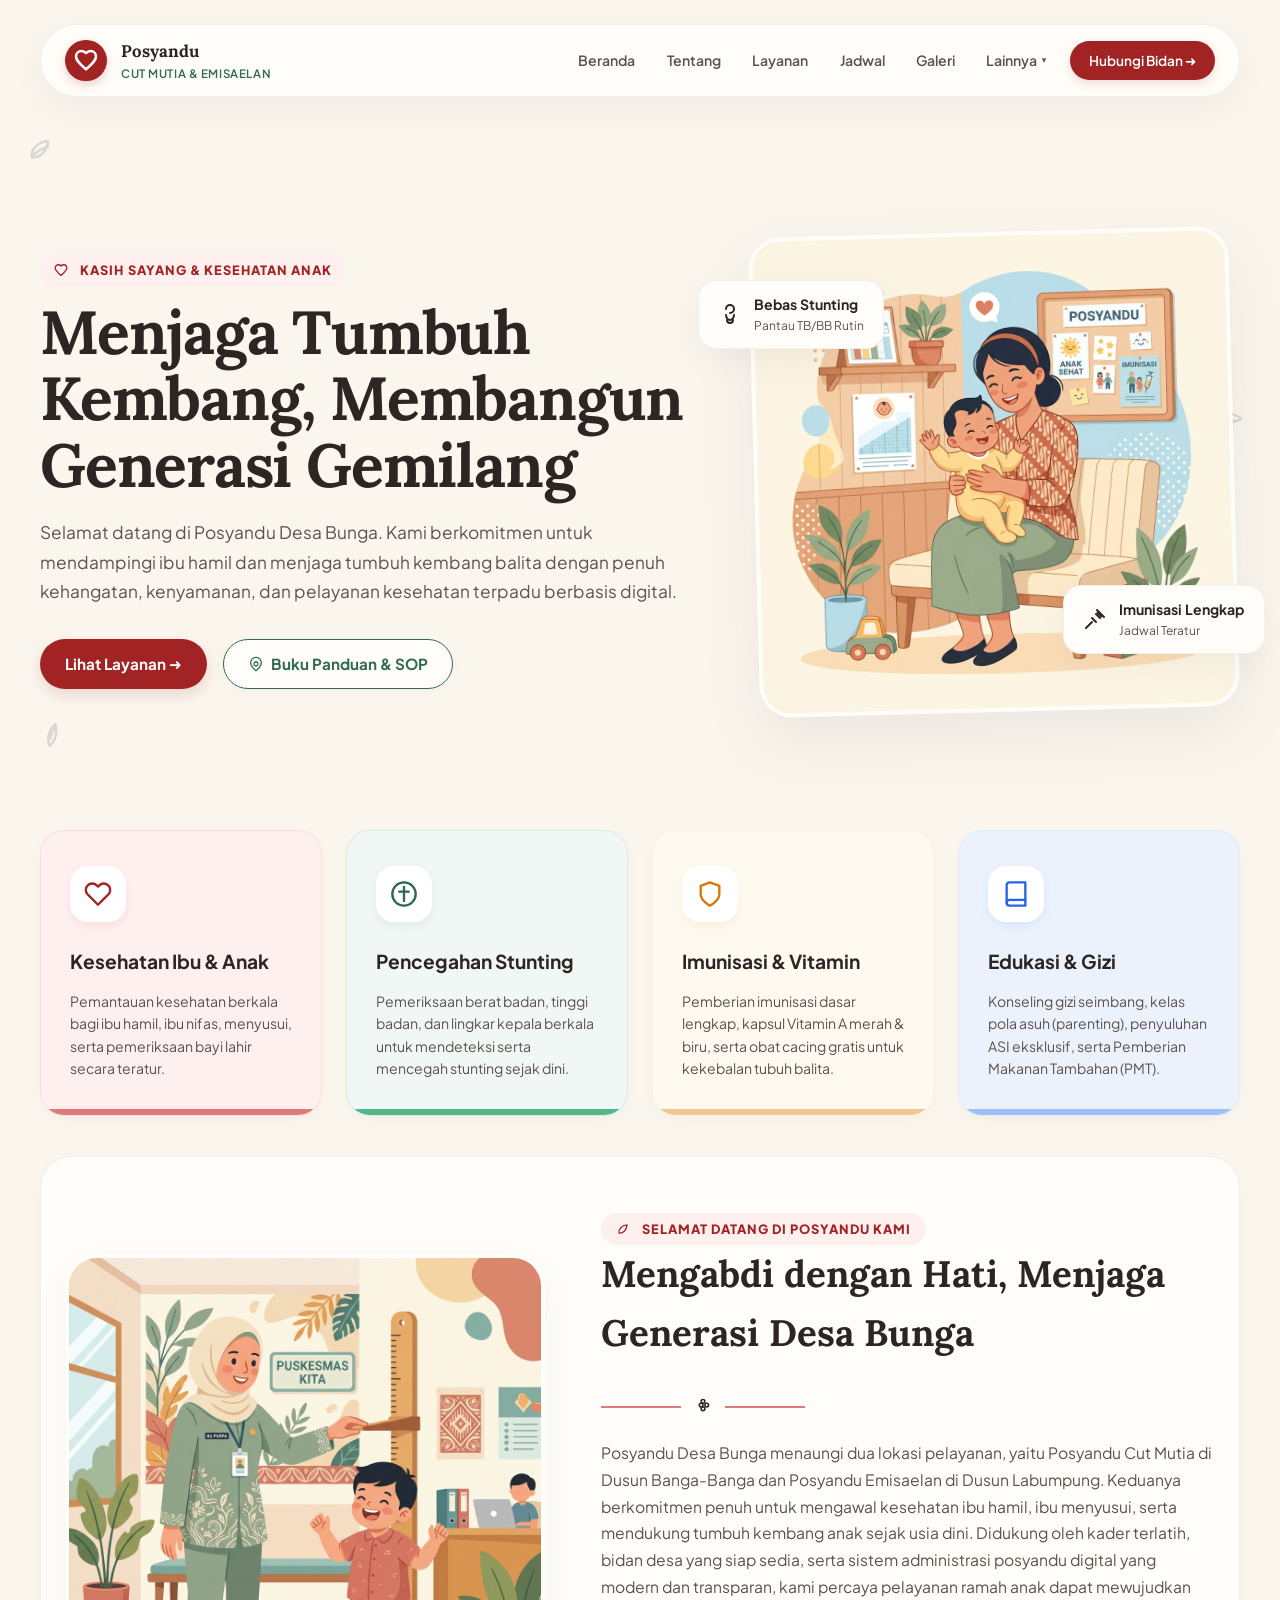
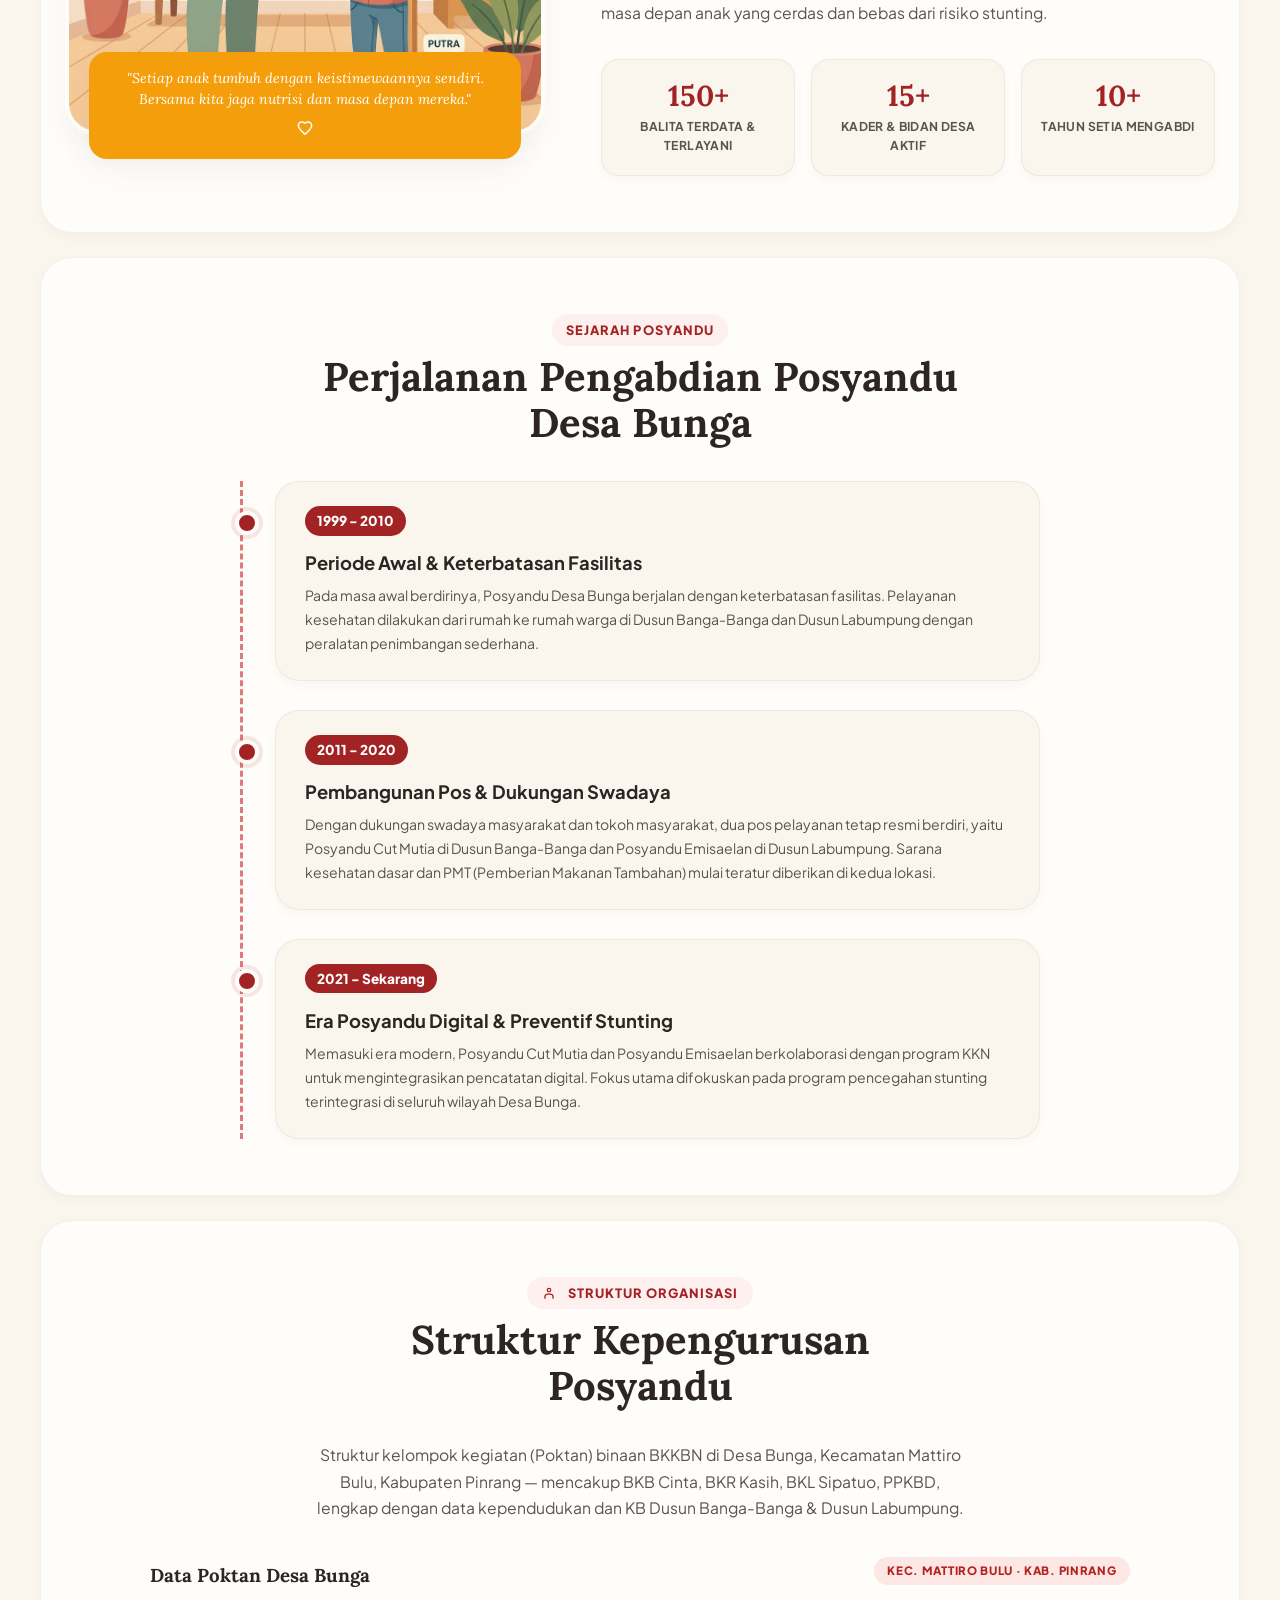
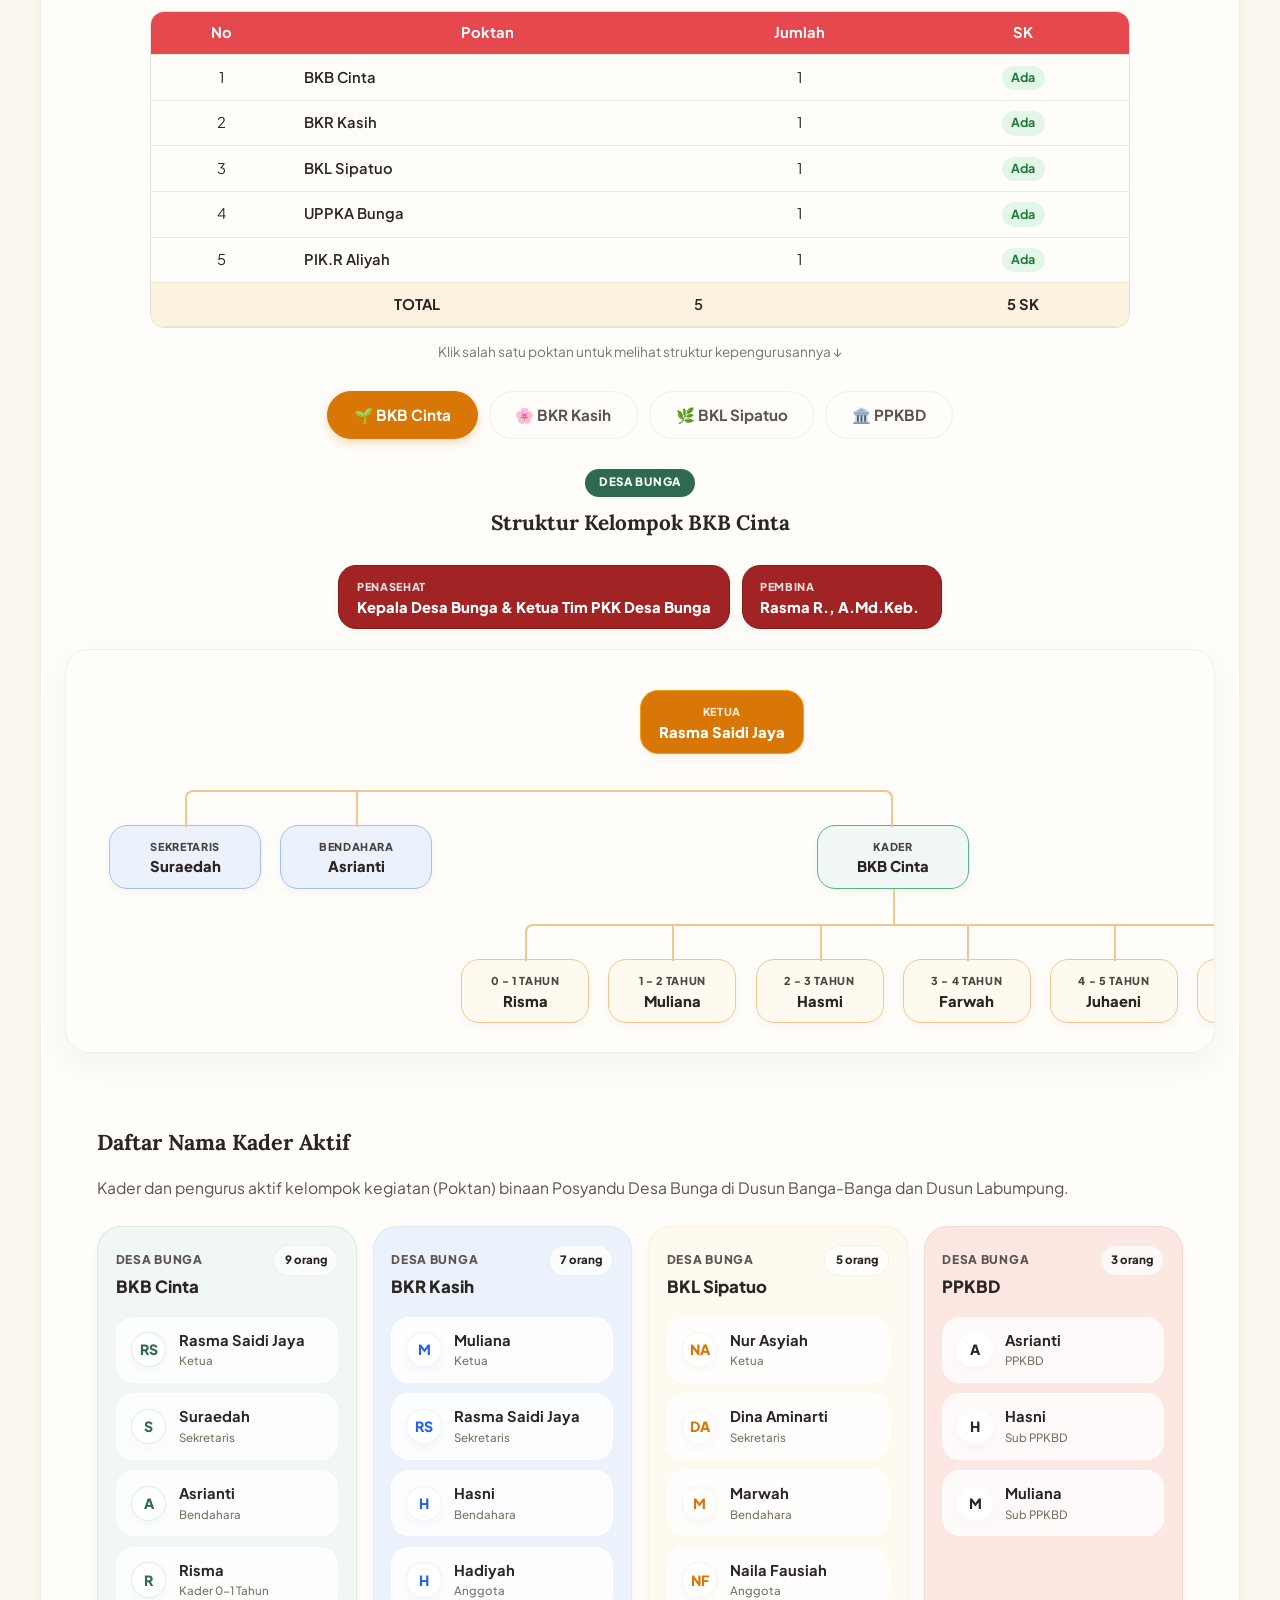
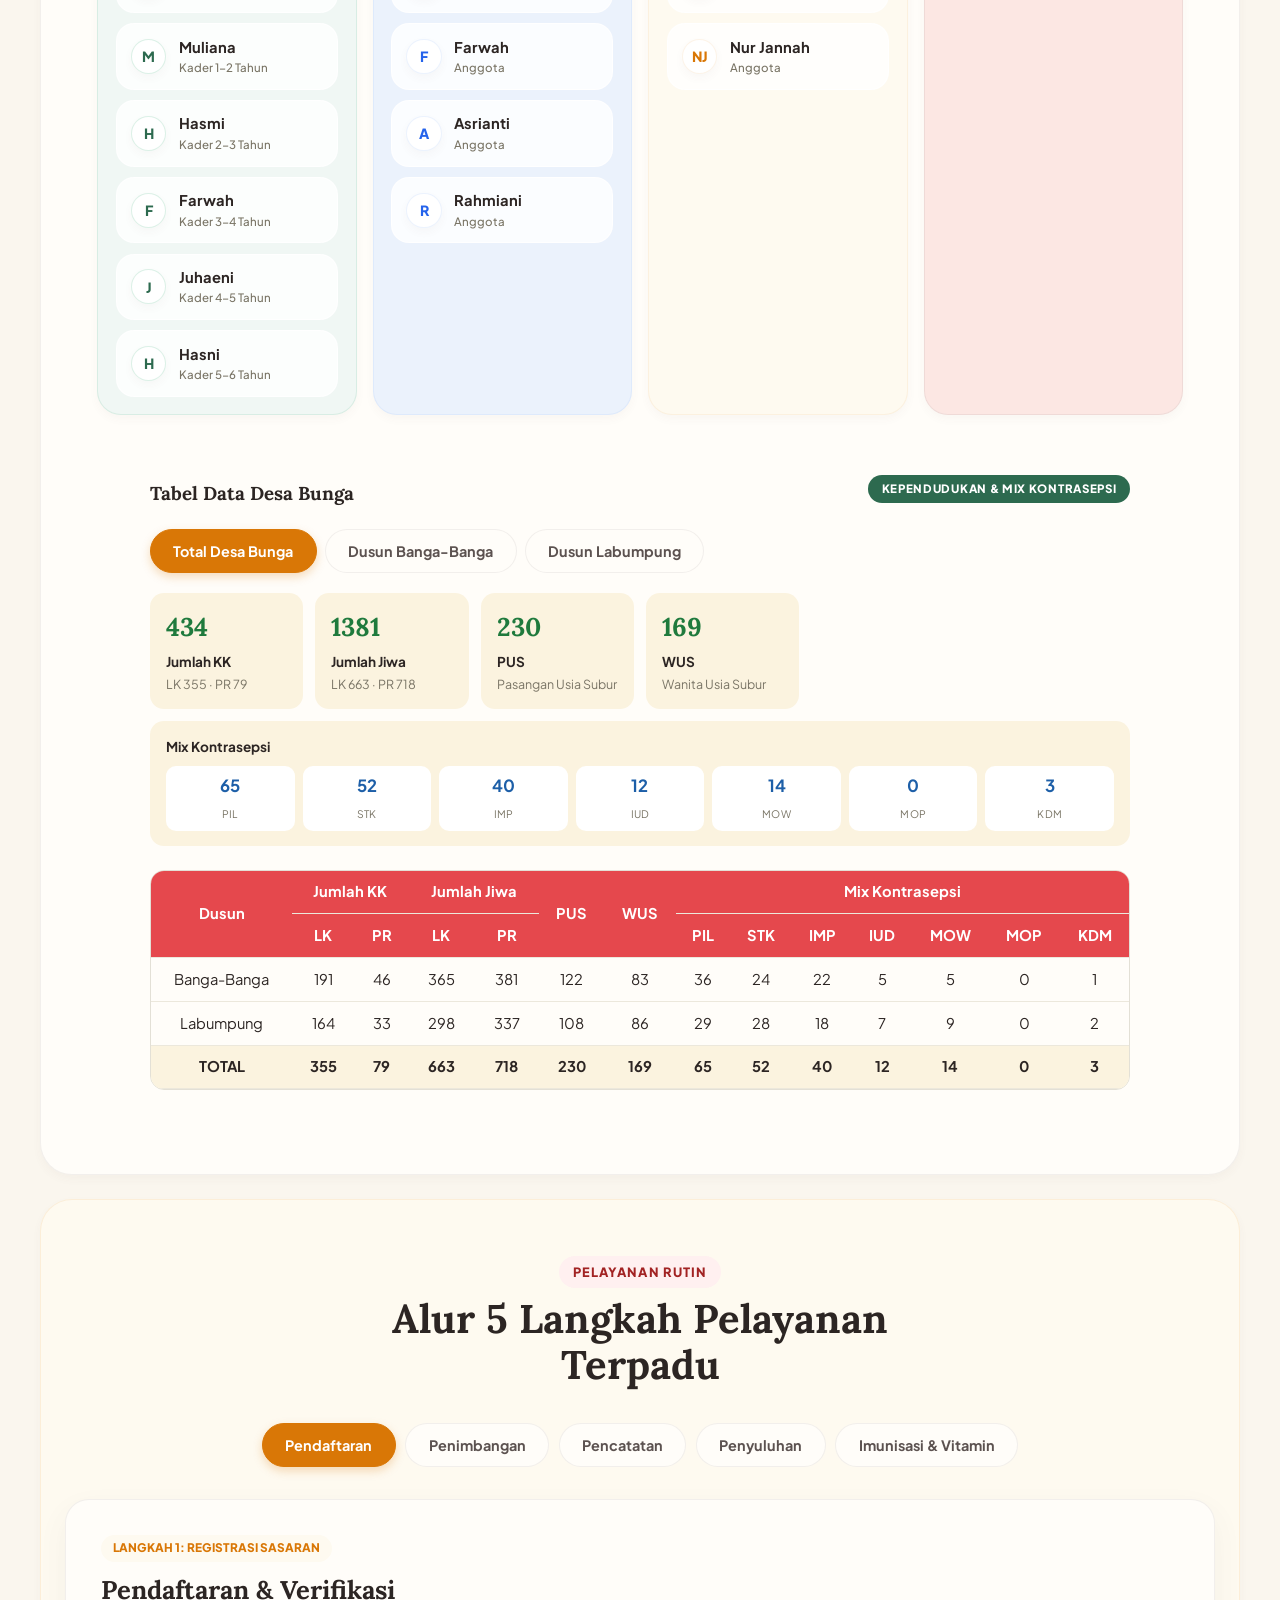
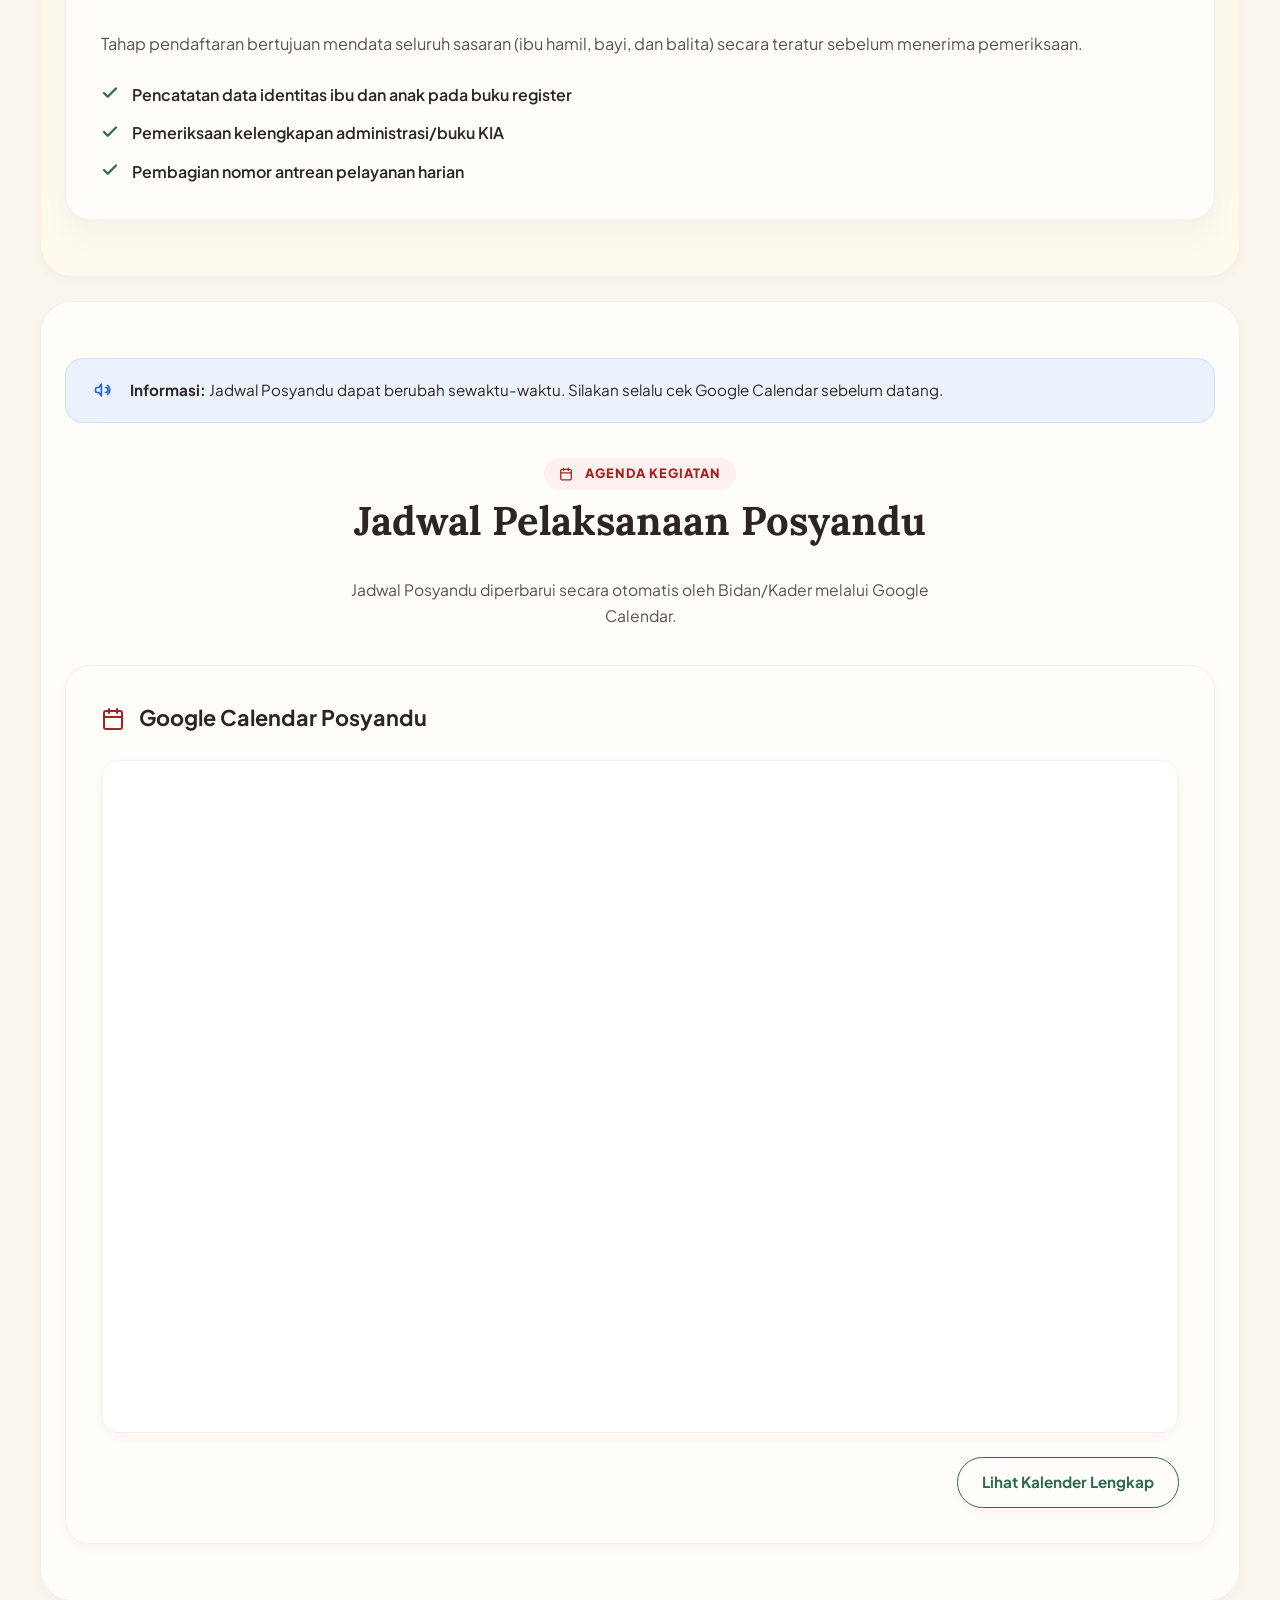
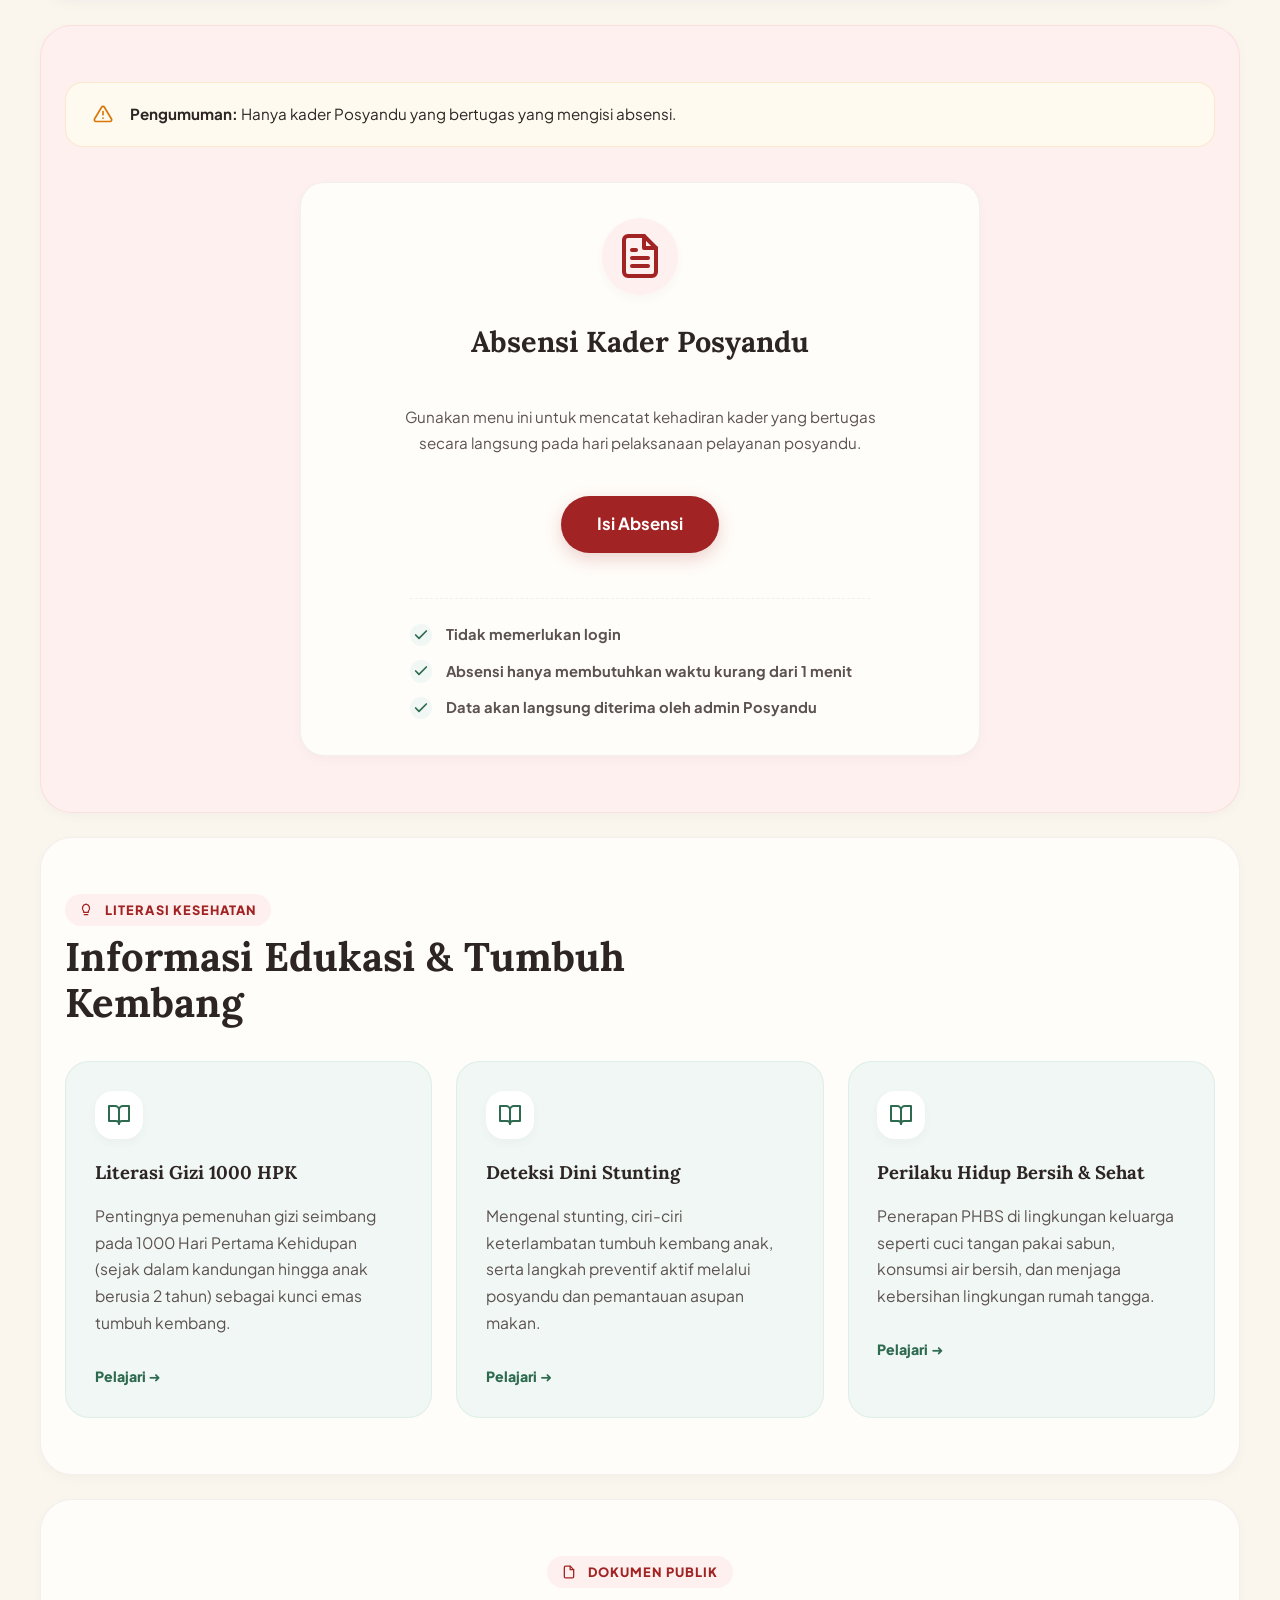
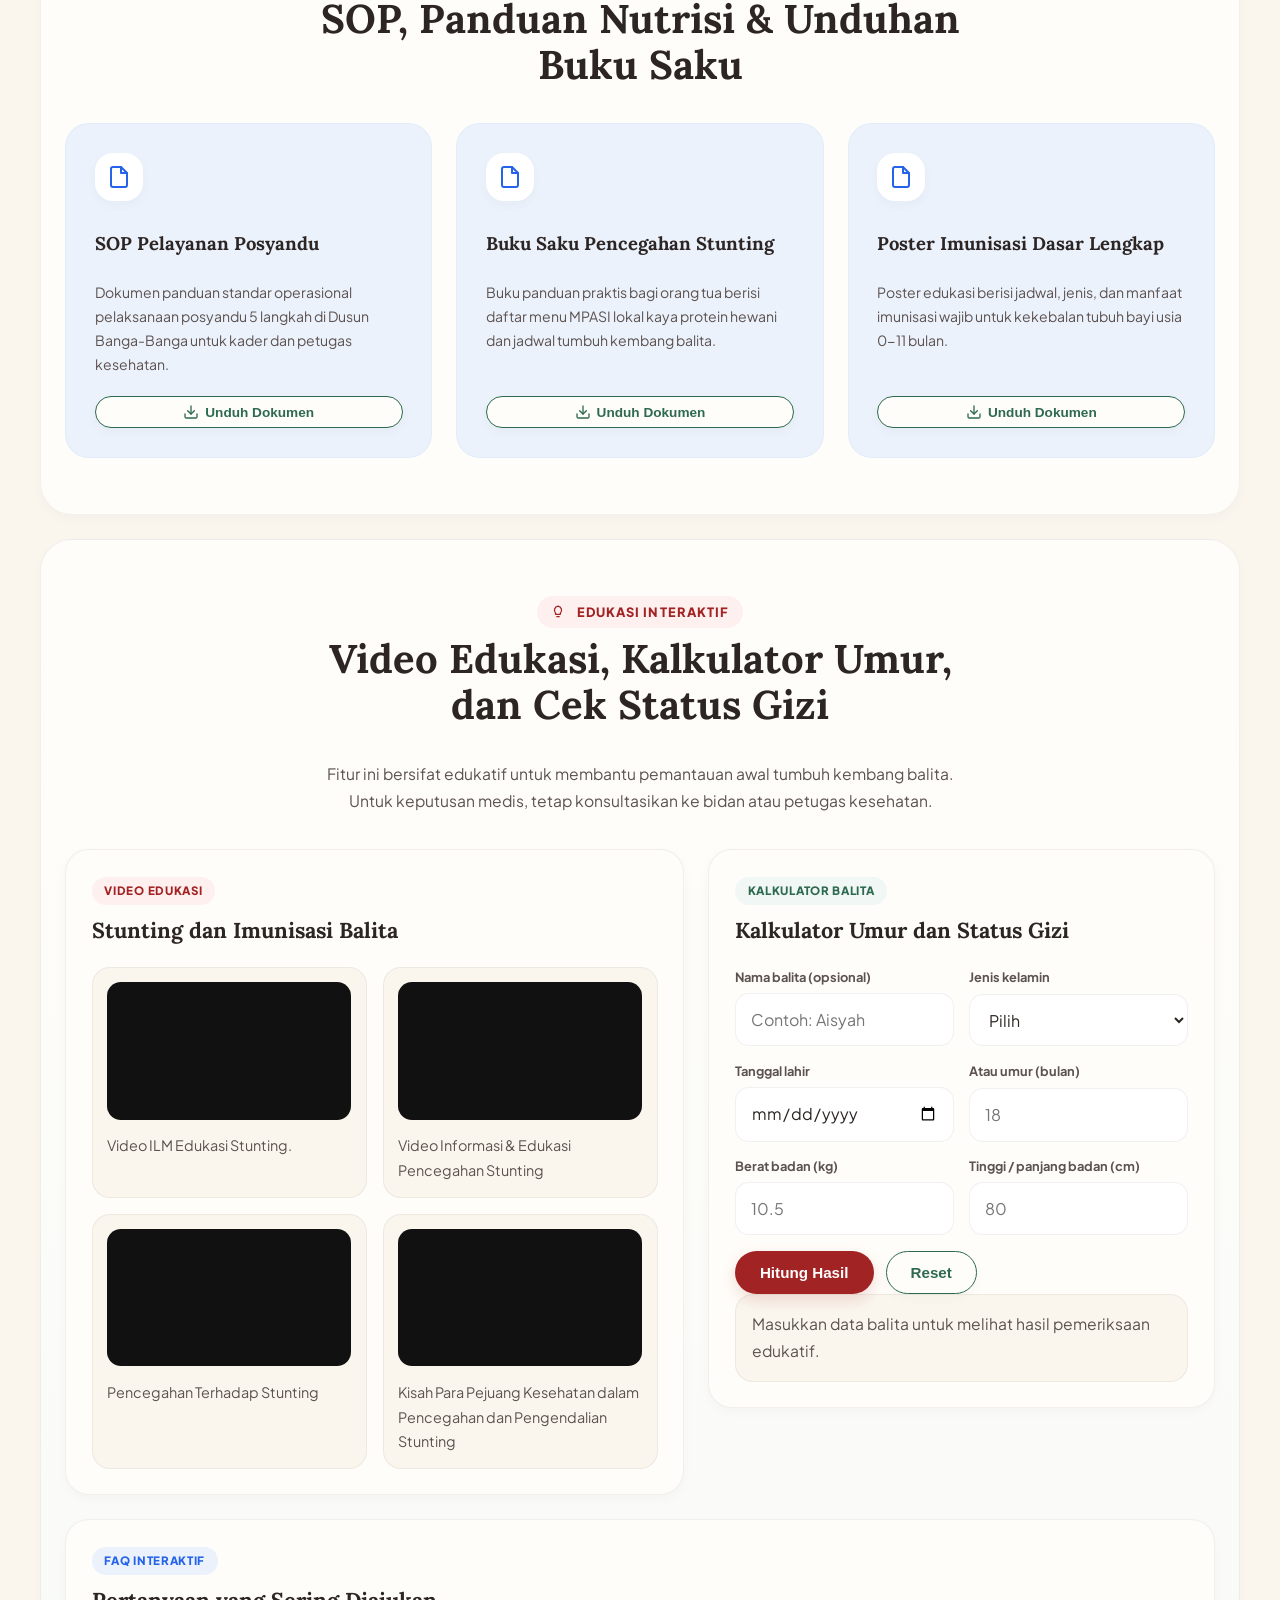
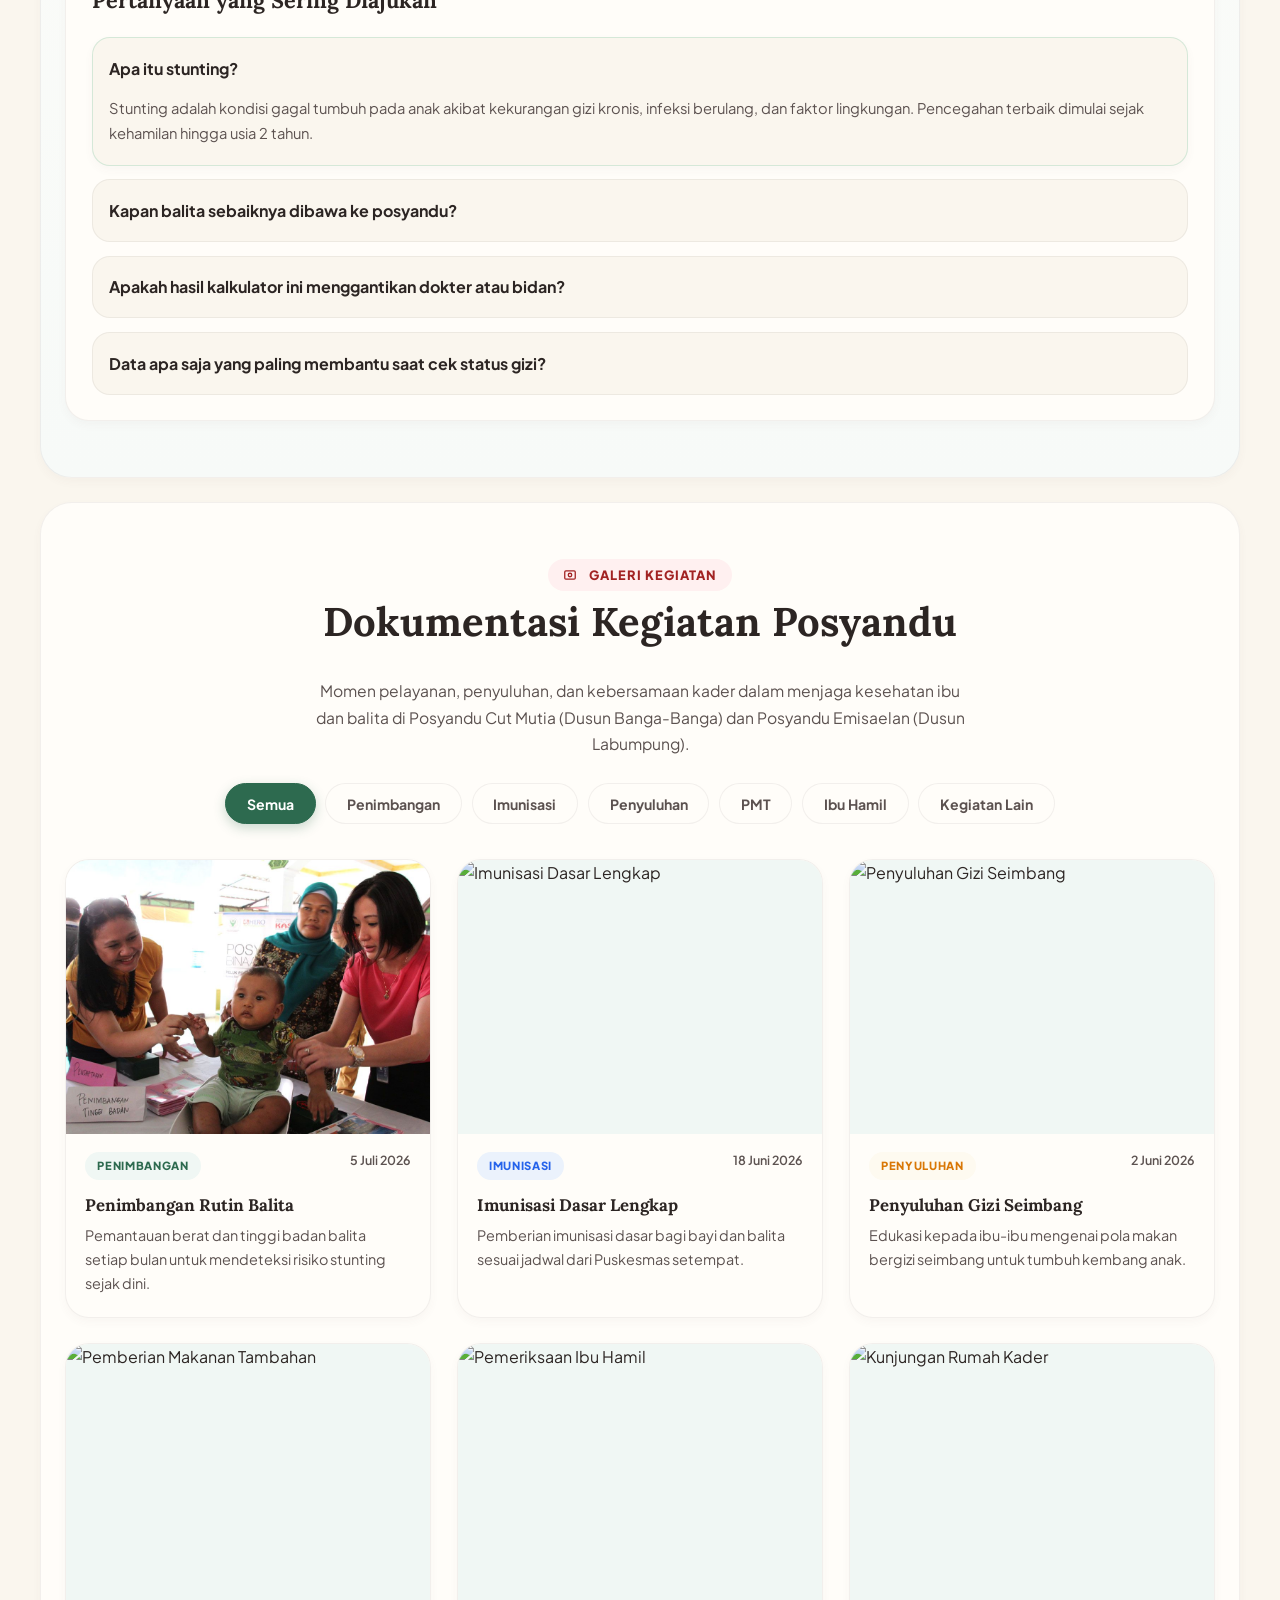
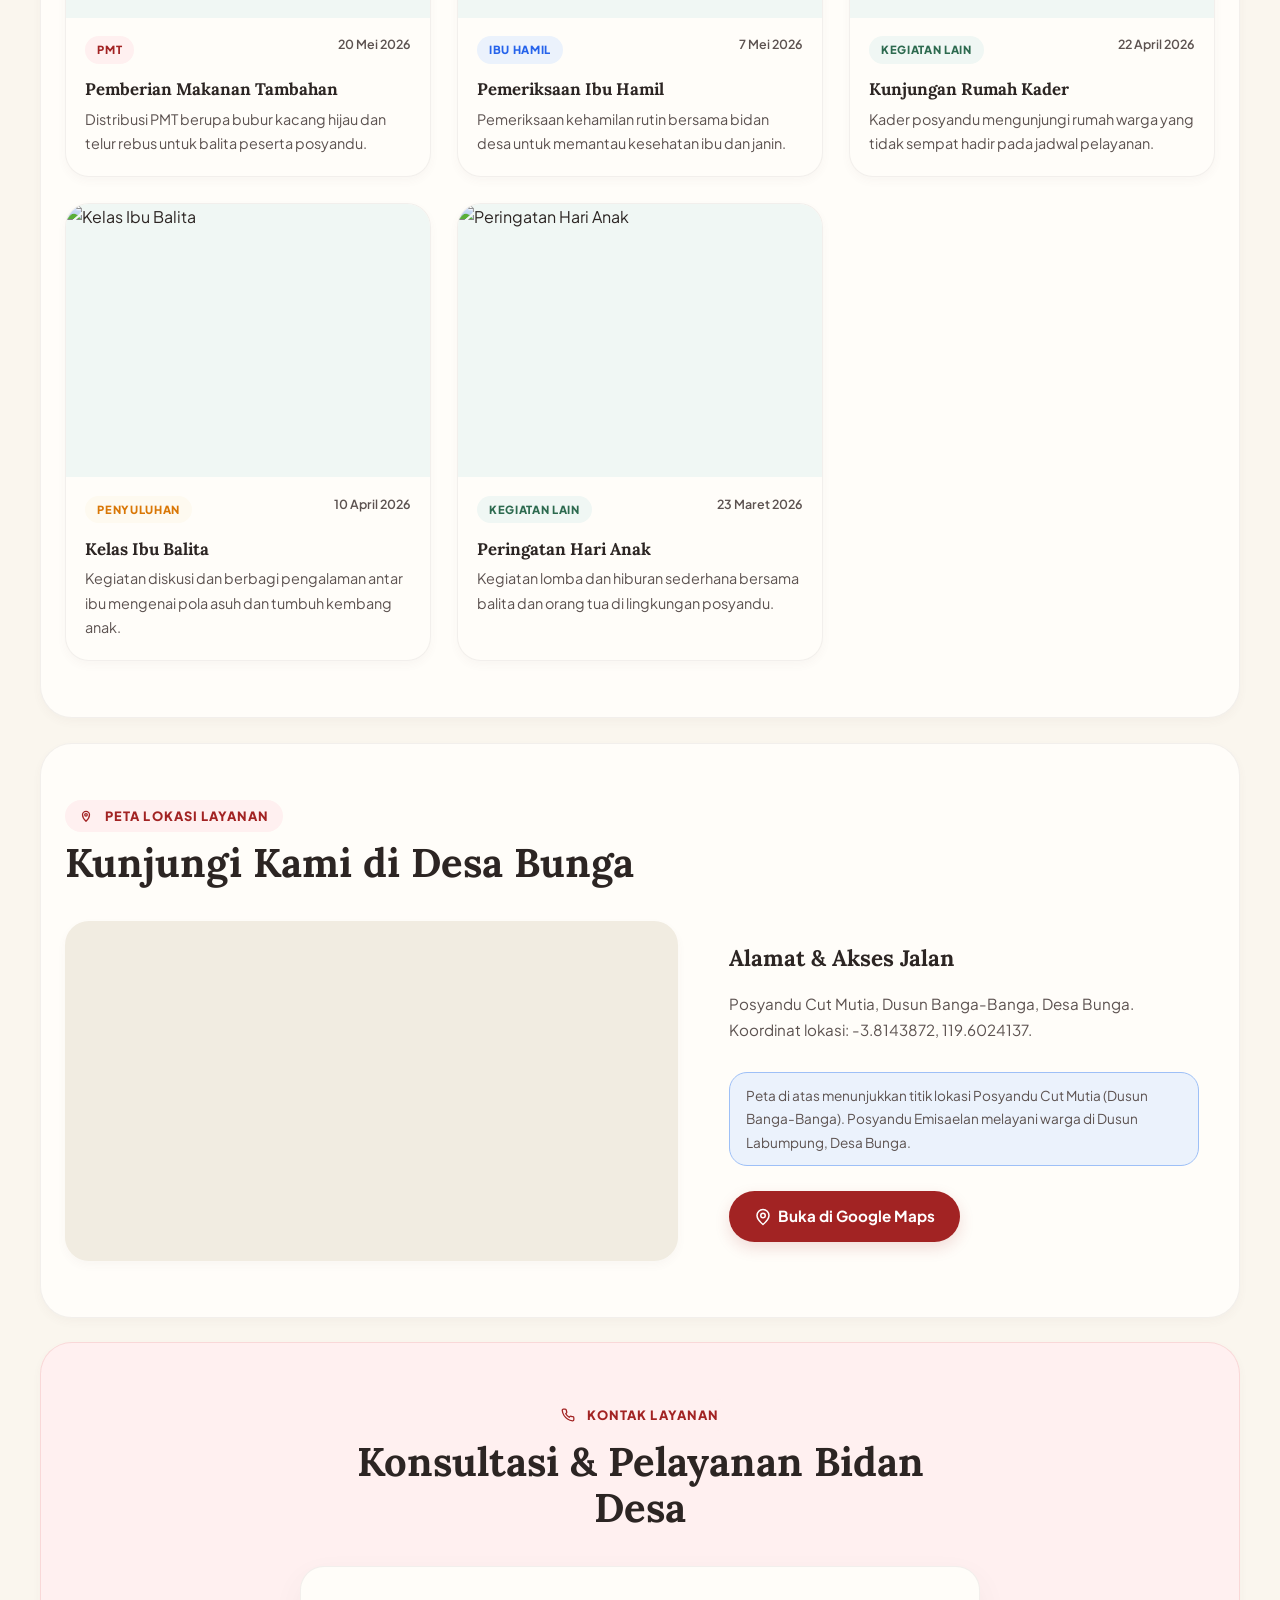
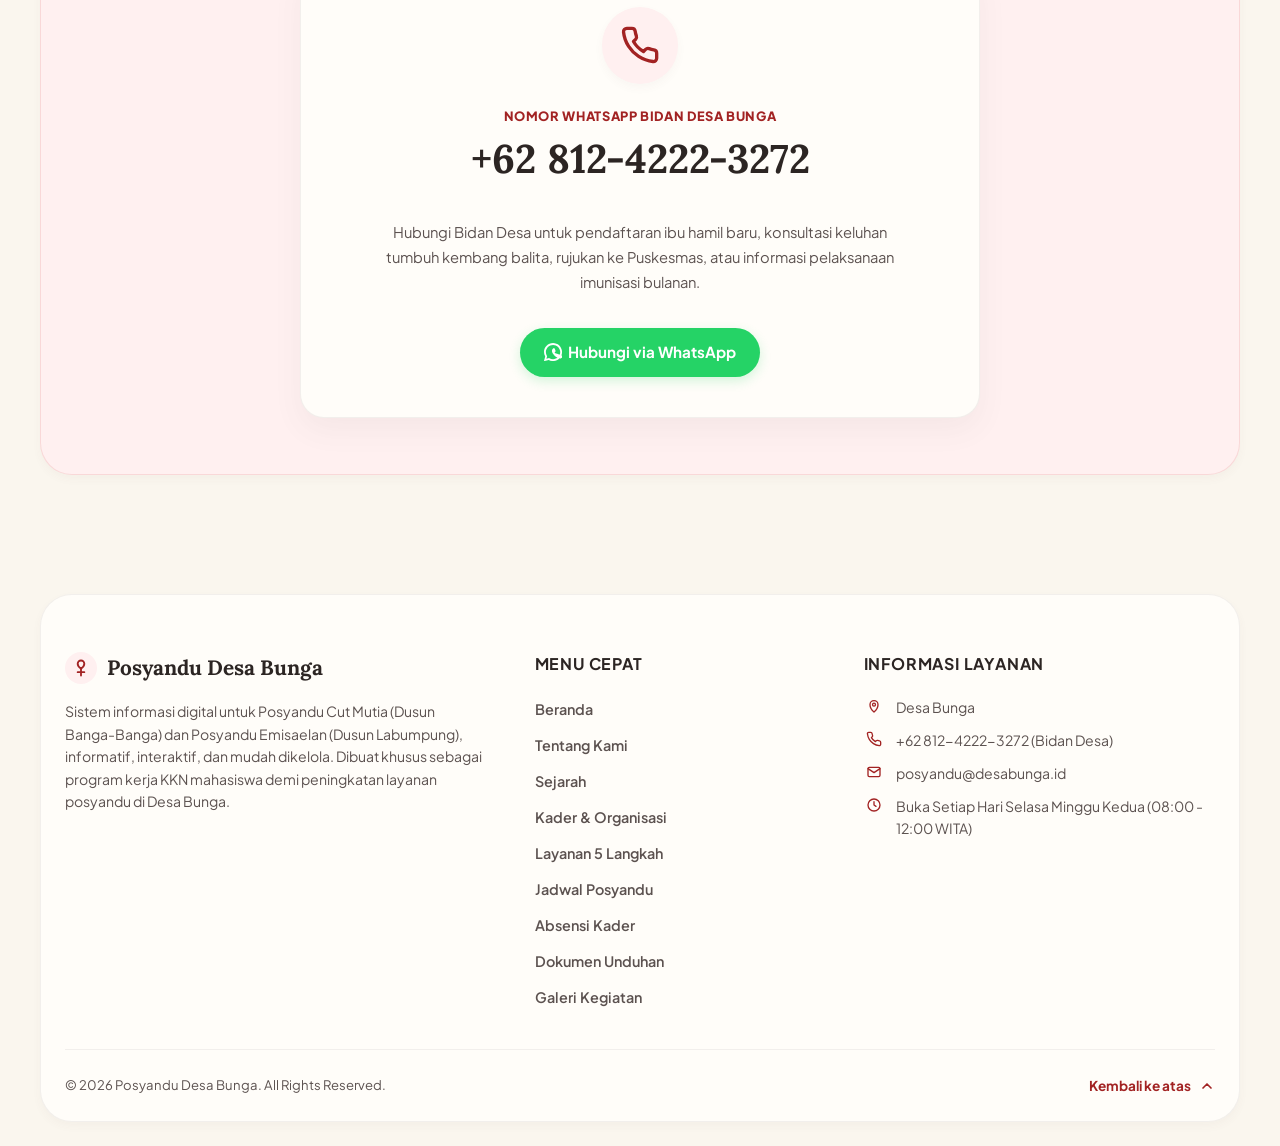
==== index.html @ 7f0d422b "Uploud website Posyandu Digital" ====
<!doctype html>
<html lang="id">

<head>
  <meta charset="utf-8" />
  <meta name="viewport" content="width=device-width, initial-scale=1" />
  <meta name="description"
    content="Website Resmi Posyandu Desa Bunga - menaungi dua lokasi pelayanan, Posyandu Cut Mutia (Dusun Banga-Banga) dan Posyandu Emisaelan (Dusun Labumpung). Informasi sejarah, struktur organisasi, pelayanan terpadu 5 langkah, kader aktif, dokumen publikasi, dan kontak bidan desa." />
  <title>Posyandu Desa Bunga</title>
  <link rel="preconnect" href="https://fonts.googleapis.com" />
  <link rel="preconnect" href="https://fonts.gstatic.com" crossorigin />
  <link
    href="https://fonts.googleapis.com/css2?family=Lora:ital,wght@0,400..700;1,400..700&family=Plus+Jakarta+Sans:wght@400;500;600;700;800&display=swap"
    rel="stylesheet" />
  <link rel="stylesheet" href="styles.css" />
  <style>
    /* ── Tambahan: Data Poktan, Struktur Kelompok, Tabel Data Desa Bunga ── */
    .poktan-summary-card,
    .village-data-card {
      margin: 1.75rem auto;
      max-width: 980px;
    }

    .poktan-summary-head {
      display: flex;
      flex-wrap: wrap;
      align-items: center;
      justify-content: space-between;
      gap: 0.6rem;
      margin-bottom: 1rem;
    }

    .poktan-summary-head h3 {
      margin: 0;
    }

    .poktan-table-wrap,
    .village-table-wrap {
      overflow-x: auto;
      border-radius: 14px;
      border: 1px solid var(--border, #e3e0d6);
    }

    .poktan-table,
    .village-table {
      width: 100%;
      border-collapse: collapse;
      font-size: 0.92rem;
      min-width: 420px;
    }

    .village-table {
      min-width: 780px;
    }

    .poktan-table thead tr,
    .village-table thead tr {
      background: var(--red, #e5484d);
      color: #fff;
    }

    .poktan-table th,
    .poktan-table td,
    .village-table th,
    .village-table td {
      padding: 0.6rem 0.75rem;
      text-align: center;
      border-bottom: 1px solid var(--border, #ece8dc);
    }

    .poktan-table td:nth-child(2) {
      text-align: left;
      font-weight: 600;
    }

    .poktan-row.is-clickable {
      cursor: pointer;
      transition: background 0.15s ease;
    }

    .poktan-row.is-clickable:hover,
    .poktan-row.is-clickable:focus-visible {
      background: var(--sand, #fbf3df);
      outline: none;
    }

    .poktan-total-row td,
    .village-total-row td {
      font-weight: 700;
      background: var(--sand, #fbf3df);
    }

    .sk-badge {
      display: inline-block;
      padding: 0.15rem 0.6rem;
      border-radius: 999px;
      background: var(--green-soft, #e3f6e8);
      color: var(--green-strong, #1f7a3d);
      font-size: 0.78rem;
      font-weight: 700;
    }

    .poktan-hint {
      margin: 0.75rem 0 0;
      font-size: 0.85rem;
      color: var(--muted, #7a7566);
      text-align: center;
    }

    .org-advisors-row {
      display: flex;
      flex-wrap: wrap;
      justify-content: center;
      gap: 0.75rem;
      margin-bottom: 1.25rem;
    }

    .org-advisors-row .org-node {
      min-width: 200px;
    }

    .village-tabs {
      display: flex;
      flex-wrap: wrap;
      gap: 0.5rem;
      margin-bottom: 1.25rem;
    }

    .village-stats {
      display: grid;
      grid-template-columns: repeat(auto-fit, minmax(130px, 1fr));
      gap: 0.75rem;
      margin-bottom: 1.5rem;
    }

    .village-stat-card {
      background: var(--sand, #fbf3df);
      border-radius: 14px;
      padding: 0.9rem 1rem;
      display: flex;
      flex-direction: column;
      gap: 0.15rem;
    }

    .village-stat-value {
      font-family: var(--font-serif, "Lora", serif);
      font-size: 1.6rem;
      font-weight: 700;
      color: var(--green-strong, #1f7a3d);
    }

    .village-stat-label {
      font-weight: 700;
      font-size: 0.85rem;
    }

    .village-stat-sub {
      font-size: 0.78rem;
      color: var(--muted, #7a7566);
    }

    .village-stat-card--mix {
      grid-column: 1 / -1;
    }

    .village-mix-grid {
      display: grid;
      grid-template-columns: repeat(auto-fit, minmax(60px, 1fr));
      gap: 0.5rem;
      margin-top: 0.4rem;
    }

    .village-mix-item {
      background: #fff;
      border-radius: 10px;
      padding: 0.4rem 0.2rem;
      text-align: center;
    }

    .village-mix-item strong {
      display: block;
      font-size: 1.05rem;
      color: var(--blue-strong, #1d5fa8);
    }

    .village-mix-item small {
      font-size: 0.65rem;
      color: var(--muted, #7a7566);
      letter-spacing: 0.02em;
    }

    .cadre-role-tag {
      display: block;
      font-size: 0.72rem;
      font-weight: 500;
      color: var(--muted, #7a7566);
    }

    .tone-red {
      background: rgba(229, 72, 77, 0.12);
      color: #b3231f;
    }
  </style>
</head>

<body>
  <!-- Playful Background Leaf/Heart Accents -->
  <div class="leaf-decor leaf-decor-1" aria-hidden="true">
    <svg viewBox="0 0 24 24" width="28" height="28" fill="none" stroke="currentColor" stroke-width="2"
      stroke-linecap="round" stroke-linejoin="round">
      <path d="M5 19c7 1 13-5 14-14-9 1-15 7-14 14z" />
      <path d="M5 19c3-4 7-7 14-9" />
    </svg>
  </div>
  <div class="leaf-decor leaf-decor-2" aria-hidden="true">
    <svg viewBox="0 0 24 24" width="28" height="28" fill="none" stroke="currentColor" stroke-width="2"
      stroke-linecap="round" stroke-linejoin="round">
      <path d="M4 20c8 0 12-5 16-16-10 1-16 7-16 16z" />
      <path d="M7 17c2-3 5-5 10-8" />
    </svg>
  </div>
  <div class="leaf-decor leaf-decor-3" aria-hidden="true">
    <svg viewBox="0 0 24 24" width="28" height="28" fill="none" stroke="currentColor" stroke-width="2"
      stroke-linecap="round" stroke-linejoin="round">
      <path d="M5 20c6-1 11-6 14-14-8 2-13 7-14 14z" />
      <path d="M8 15c2-2 4-4 8-6" />
    </svg>
  </div>

  <header class="site-header">
    <a class="brand" href="#beranda" aria-label="Beranda Posyandu Desa Bunga">
      <span class="brand-mark">
        <svg viewBox="0 0 24 24" width="24" height="24" fill="none" stroke="currentColor" stroke-width="2.5"
          stroke-linecap="round" stroke-linejoin="round">
          <path
            d="M12 21.35l-1.45-1.32C5.4 15.36 2 12.28 2 8.5 2 5.42 4.42 3 7.5 3c1.74 0 3.41.81 4.5 2.09C13.09 3.81 14.76 3 16.5 3 19.58 3 22 5.42 22 8.5c0 3.78-3.4 6.86-8.55 11.54L12 21.35z" />
        </svg>
      </span>
      <span>
        <strong>Posyandu</strong>
        <small>Cut Mutia &amp; Emisaelan</small>
      </span>
    </a>

    <button class="nav-toggle" type="button" aria-expanded="false" aria-controls="site-nav">
      Menu
    </button>

    <nav id="site-nav" class="site-nav" aria-label="Navigasi utama">
      <a href="#beranda">Beranda</a>
      <a href="#tentang">Tentang</a>
      <a href="#layanan">Layanan</a>
      <a href="#jadwal">Jadwal</a>
      <a href="#galeri">Galeri</a>
      <details class="nav-dropdown">
        <summary>Lainnya</summary>
        <div class="nav-dropdown-menu">
          <a href="#sejarah">Sejarah</a>
          <a href="#organisasi">Organisasi</a>
          <a href="#edukasi">Edukasi &amp; Kalkulator</a>
          <a href="#absensi">Absensi Kader</a>
          <a href="#dokumen">Dokumen</a>
        </div>
      </details>
      <a href="#kontak" class="btn btn-cta">Hubungi Bidan ➜</a>
    </nav>
  </header>

  <main>
    <!-- Hero Section -->
    <section id="beranda" class="hero section reveal">
      <div class="hero-copy">
        <span class="eyebrow">
          <span class="eyebrow-icon" aria-hidden="true">
            <svg viewBox="0 0 24 24" width="14" height="14" fill="none" stroke="currentColor" stroke-width="2.2"
              stroke-linecap="round" stroke-linejoin="round">
              <path
                d="M12 21.35l-1.45-1.32C5.4 15.36 2 12.28 2 8.5 2 5.42 4.42 3 7.5 3c1.74 0 3.41.81 4.5 2.09C13.09 3.81 14.76 3 16.5 3 19.58 3 22 5.42 22 8.5c0 3.78-3.4 6.86-8.55 11.54L12 21.35z" />
            </svg>
          </span>
          Kasih Sayang &amp; Kesehatan Anak
        </span>
        <h1>Menjaga Tumbuh Kembang, Membangun Generasi Gemilang</h1>
        <p>
          Selamat datang di Posyandu Desa Bunga. Kami berkomitmen untuk mendampingi ibu
          hamil dan menjaga tumbuh kembang balita dengan penuh kehangatan, kenyamanan, dan pelayanan kesehatan terpadu
          berbasis digital.
        </p>
        <div class="hero-actions">
          <a class="btn btn-primary" href="#layanan">Lihat Layanan ➜</a>
          <a class="btn btn-secondary" href="#dokumen">
            <span class="btn-icon" aria-hidden="true">
              <svg viewBox="0 0 24 24" width="16" height="16" fill="none" stroke="currentColor" stroke-width="2"
                stroke-linecap="round" stroke-linejoin="round">
                <path d="M12 2a8 8 0 0 0-8 8c0 5.25 8 12 8 12s8-6.75 8-12a8 8 0 0 0-8-8z" />
                <path d="M12 9a3 3 0 1 0 0.01 0z" />
              </svg>
            </span>
            Buku Panduan &amp; SOP
          </a>
        </div>
      </div>

      <div class="hero-image-wrap">
        <img src="hero_illustration.png" alt="Ilustrasi Posyandu Desa Bunga" class="hero-img" />
        <div class="hero-floating-card floating-card-1">
          <span class="floating-icon" aria-hidden="true">
            <svg viewBox="0 0 24 24" width="24" height="24" fill="none" stroke="currentColor" stroke-width="2"
              stroke-linecap="round" stroke-linejoin="round">
              <path d="M12 11a4 4 0 1 0-4-4" />
              <path d="M8 13c0 2.5 1.8 5 4 5s4-2.5 4-5" />
              <path d="M9 18c0 1.7 1.3 3 3 3s3-1.3 3-3" />
            </svg>
          </span>
          <div>
            <strong>Bebas Stunting</strong>
            <small>Pantau TB/BB Rutin</small>
          </div>
        </div>
        <div class="hero-floating-card floating-card-2">
          <span class="floating-icon" aria-hidden="true">
            <svg viewBox="0 0 24 24" width="24" height="24" fill="none" stroke="currentColor" stroke-width="2"
              stroke-linecap="round" stroke-linejoin="round">
              <path d="M9 11l4 4" />
              <path d="M13 7l4 4" />
              <path d="M14.5 5.5l4 4" />
              <path d="M3 21l6-6" />
              <path d="M14 3l7 7" />
            </svg>
          </span>
          <div>
            <strong>Imunisasi Lengkap</strong>
            <small>Jadwal Teratur</small>
          </div>
        </div>
      </div>
    </section>

    <!-- 4 Pillars Section (Color Tones Matching preschool cards) -->
    <section class="pillars-section reveal">
      <div class="grid four-col">
        <!-- Card 1: Red -->
        <article class="pillar-card card-red">
          <div class="pillar-icon-wrap">
            <svg viewBox="0 0 24 24" width="28" height="28" fill="none" stroke="currentColor" stroke-width="2"
              stroke-linecap="round" stroke-linejoin="round">
              <path
                d="M20.84 4.61a5.5 5.5 0 0 0-7.78 0L12 5.67l-1.06-1.06a5.5 5.5 0 0 0-7.78 7.78l1.06 1.06L12 21.23l7.78-7.78 1.06-1.06a5.5 5.5 0 0 0 0-7.78z" />
            </svg>
          </div>
          <h3>Kesehatan Ibu &amp; Anak</h3>
          <p>Pemantauan kesehatan berkala bagi ibu hamil, ibu nifas, menyusui, serta pemeriksaan bayi lahir secara
            teratur.</p>
          <div class="card-indicator-line"></div>
        </article>

        <!-- Card 2: Green -->
        <article class="pillar-card card-green">
          <div class="pillar-icon-wrap">
            <svg viewBox="0 0 24 24" width="28" height="28" fill="none" stroke="currentColor" stroke-width="2"
              stroke-linecap="round" stroke-linejoin="round">
              <path d="M12 2a10 10 0 0 1 10 10c0 5.523-4.477 10-10 10S2 17.523 2 12 6.477 2 12 2z" />
              <path d="M12 6v12" />
              <path d="M8 10h8" />
            </svg>
          </div>
          <h3>Pencegahan Stunting</h3>
          <p>Pemeriksaan berat badan, tinggi badan, dan lingkar kepala berkala untuk mendeteksi serta mencegah stunting
            sejak dini.</p>
          <div class="card-indicator-line"></div>
        </article>

        <!-- Card 3: Yellow -->
        <article class="pillar-card card-yellow">
          <div class="pillar-icon-wrap">
            <svg viewBox="0 0 24 24" width="28" height="28" fill="none" stroke="currentColor" stroke-width="2"
              stroke-linecap="round" stroke-linejoin="round">
              <path d="M12 22s8-4 8-10V5l-8-3-8 3v7c0 6 8 10 8 10z" />
            </svg>
          </div>
          <h3>Imunisasi &amp; Vitamin</h3>
          <p>Pemberian imunisasi dasar lengkap, kapsul Vitamin A merah &amp; biru, serta obat cacing gratis untuk
            kekebalan tubuh balita.</p>
          <div class="card-indicator-line"></div>
        </article>

        <!-- Card 4: Blue -->
        <article class="pillar-card card-blue">
          <div class="pillar-icon-wrap">
            <svg viewBox="0 0 24 24" width="28" height="28" fill="none" stroke="currentColor" stroke-width="2"
              stroke-linecap="round" stroke-linejoin="round">
              <path d="M4 19.5A2.5 2.5 0 0 1 6.5 17H20" />
              <path d="M6.5 2H20v20H6.5A2.5 2.5 0 0 1 4 19.5v-15A2.5 2.5 0 0 1 6.5 2z" />
            </svg>
          </div>
          <h3>Edukasi &amp; Gizi</h3>
          <p>Konseling gizi seimbang, kelas pola asuh (parenting), penyuluhan ASI eksklusif, serta Pemberian Makanan
            Tambahan (PMT).</p>
          <div class="card-indicator-line"></div>
        </article>
      </div>
    </section>

    <!-- Welcome to Posyandu Section -->
    <section id="tentang" class="section welcome-section reveal">
      <div class="welcome-grid">
        <div class="welcome-image-wrap">
          <img src="welcome_illustration.png" alt="Pemeriksaan Tumbuh Kembang" class="welcome-img" />
          <div class="welcome-quote">
            <p>"Setiap anak tumbuh dengan keistimewaannya sendiri. Bersama kita jaga nutrisi dan masa depan mereka."</p>
            <span class="heart-bullet" aria-hidden="true">
              <svg viewBox="0 0 24 24" width="16" height="16" fill="none" stroke="currentColor" stroke-width="2.2"
                stroke-linecap="round" stroke-linejoin="round">
                <path
                  d="M12 21.35l-1.45-1.32C5.4 15.36 2 12.28 2 8.5 2 5.42 4.42 3 7.5 3c1.74 0 3.41.81 4.5 2.09C13.09 3.81 14.76 3 16.5 3 19.58 3 22 5.42 22 8.5c0 3.78-3.4 6.86-8.55 11.54L12 21.35z" />
              </svg>
            </span>
          </div>
        </div>
        <div class="welcome-content">
          <span class="eyebrow">
            <span class="eyebrow-icon" aria-hidden="true">
              <svg viewBox="0 0 24 24" width="14" height="14" fill="none" stroke="currentColor" stroke-width="2.2"
                stroke-linecap="round" stroke-linejoin="round">
                <path d="M5 19c7 1 13-5 14-14-9 1-15 7-14 14z" />
              </svg>
            </span>
            Selamat Datang di Posyandu Kami
          </span>
          <h2>Mengabdi dengan Hati, Menjaga Generasi Desa Bunga</h2>
          <div class="flower-divider">
            <span class="line"></span>
            <span class="flower" aria-hidden="true">
              <svg viewBox="0 0 24 24" width="18" height="18" fill="none" stroke="currentColor" stroke-width="2"
                stroke-linecap="round" stroke-linejoin="round">
                <path d="M12 4.5c1.5 0 2.5 1.1 2.5 2.5S13.5 9.5 12 9.5 9.5 8.4 9.5 7 10.5 4.5 12 4.5z" />
                <path d="M12 14.5c1.5 0 2.5 1.1 2.5 2.5S13.5 19.5 12 19.5 9.5 18.4 9.5 17 10.5 14.5 12 14.5z" />
                <path d="M7 12c0-1.5 1.1-2.5 2.5-2.5S12 10.5 12 12s-1.1 2.5-2.5 2.5S7 13.5 7 12z" />
                <path d="M14.5 12c0-1.5 1.1-2.5 2.5-2.5s2.5 1.1 2.5 2.5-1.1 2.5-2.5 2.5-2.5-1.1-2.5-2.5z" />
              </svg>
            </span>
            <span class="line"></span>
          </div>
          <p>
            Posyandu Desa Bunga menaungi dua lokasi pelayanan, yaitu Posyandu Cut Mutia di Dusun Banga-Banga dan
            Posyandu Emisaelan di Dusun Labumpung. Keduanya berkomitmen penuh untuk mengawal kesehatan ibu hamil, ibu
            menyusui, serta mendukung tumbuh kembang anak sejak usia dini. Didukung oleh kader terlatih, bidan desa
            yang siap sedia, serta sistem administrasi posyandu digital yang modern dan transparan, kami percaya
            pelayanan ramah anak dapat mewujudkan masa depan anak yang cerdas dan bebas dari risiko stunting.
          </p>
          <div class="stats-row">
            <div class="stat-card">
              <strong>150+</strong>
              <span>Balita Terdata &amp; Terlayani</span>
            </div>
            <div class="stat-card">
              <strong>15+</strong>
              <span>Kader &amp; Bidan Desa Aktif</span>
            </div>
            <div class="stat-card">
              <strong>10+</strong>
              <span>Tahun Setia Mengabdi</span>
            </div>
          </div>
        </div>
      </div>
    </section>

    <!-- Sejarah Section -->
    <section id="sejarah" class="section history-section reveal">
      <div class="section-heading text-center">
        <span class="eyebrow">Sejarah Posyandu</span>
        <h2>Perjalanan Pengabdian Posyandu Desa Bunga</h2>
      </div>
      <div class="timeline" id="timeline"></div>
    </section>

    <!-- Organisasi & Kader Section -->
    <section id="organisasi" class="section organization-section reveal">
      <div class="section-heading text-center">
        <span class="eyebrow">
          <span class="eyebrow-icon" aria-hidden="true">
            <svg viewBox="0 0 24 24" width="14" height="14" fill="none" stroke="currentColor" stroke-width="2.2"
              stroke-linecap="round" stroke-linejoin="round">
              <circle cx="12" cy="7" r="3" />
              <path d="M5 21v-2a5 5 0 0 1 5-5h4a5 5 0 0 1 5 5v2" />
            </svg>
          </span>
          Struktur Organisasi
        </span>
        <h2>Struktur Kepengurusan Posyandu</h2>
        <p class="heading-subtext">
          Struktur kelompok kegiatan (Poktan) binaan BKKBN di Desa Bunga, Kecamatan Mattiro Bulu, Kabupaten
          Pinrang — mencakup BKB Cinta, BKR Kasih, BKL Sipatuo, PPKBD, lengkap dengan data kependudukan dan KB
          Dusun Banga-Banga &amp; Dusun Labumpung.
        </p>
      </div>

      <!-- Ringkasan Data Poktan -->
      <article class="card poktan-summary-card">
        <div class="poktan-summary-head">
          <h3>Data Poktan Desa Bunga</h3>
          <span class="org-chart-badge tone-red">Kec. Mattiro Bulu · Kab. Pinrang</span>
        </div>
        <div class="poktan-table-wrap">
          <table class="poktan-table" id="poktan-table">
            <thead>
              <tr>
                <th>No</th>
                <th>Poktan</th>
                <th>Jumlah</th>
                <th>SK</th>
              </tr>
            </thead>
            <tbody id="poktan-table-body"></tbody>
            <tfoot id="poktan-table-foot"></tfoot>
          </table>
        </div>
        <p class="poktan-hint">Klik salah satu poktan untuk melihat struktur kepengurusannya ↓</p>
      </article>

      <!-- Tabs interaktif struktur kepengurusan tiap kelompok -->
      <div class="org-chart-tabs" id="org-tabs" role="tablist" aria-label="Pilih struktur kelompok"></div>
      <div class="org-chart-panels" id="org-panels"></div>

      <article class="card cadres-card cadres-card--full">
        <h3>Daftar Nama Kader Aktif</h3>
        <p>
          Kader dan pengurus aktif kelompok kegiatan (Poktan) binaan Posyandu Desa Bunga di Dusun Banga-Banga
          dan Dusun Labumpung.
        </p>
        <div class="cadres" id="cadres"></div>
      </article>

      <!-- Tabel Data Kependudukan & KB Desa Bunga -->
      <article class="card village-data-card">
        <div class="poktan-summary-head">
          <h3>Tabel Data Desa Bunga</h3>
          <span class="org-chart-badge tone-green">Kependudukan &amp; Mix Kontrasepsi</span>
        </div>
        <div class="village-tabs" id="village-tabs" role="tablist" aria-label="Pilih dusun"></div>
        <div class="village-stats" id="village-stats"></div>
        <div class="village-table-wrap">
          <table class="village-table" id="village-table">
            <thead>
              <tr>
                <th rowspan="2">Dusun</th>
                <th colspan="2">Jumlah KK</th>
                <th colspan="2">Jumlah Jiwa</th>
                <th rowspan="2">PUS</th>
                <th rowspan="2">WUS</th>
                <th colspan="7">Mix Kontrasepsi</th>
              </tr>
              <tr>
                <th>LK</th>
                <th>PR</th>
                <th>LK</th>
                <th>PR</th>
                <th>PIL</th>
                <th>STK</th>
                <th>IMP</th>
                <th>IUD</th>
                <th>MOW</th>
                <th>MOP</th>
                <th>KDM</th>
              </tr>
            </thead>
            <tbody id="village-table-body"></tbody>
          </table>
        </div>
      </article>
    </section>

    <!-- Jenis Pelayanan Section (5 Langkah Posyandu) -->
    <section id="layanan" class="section services-section reveal">
      <div class="section-heading text-center">
        <span class="eyebrow">Pelayanan Rutin</span>
        <h2>Alur 5 Langkah Pelayanan Terpadu</h2>
      </div>
      <div class="service-tabs" role="tablist" aria-label="Jenis pelayanan posyandu">
        <button class="tab active" type="button" data-tab="pendaftaran">Pendaftaran</button>
        <button class="tab" type="button" data-tab="penimbangan">Penimbangan</button>
        <button class="tab" type="button" data-tab="pencatatan">Pencatatan</button>
        <button class="tab" type="button" data-tab="penyuluhan">Penyuluhan</button>
        <button class="tab" type="button" data-tab="imunisasi">Imunisasi &amp; Vitamin</button>
      </div>
      <div class="service-panel-card" id="service-panel"></div>
    </section>

    <!-- Jadwal Posyandu Section -->
    <section id="jadwal" class="section schedule-section reveal">
      <!-- Banner kecil di atas halaman Jadwal -->
      <div class="banner banner-info">
        <span class="banner-icon" aria-hidden="true">
          <svg viewBox="0 0 24 24" width="20" height="20" fill="none" stroke="currentColor" stroke-width="2"
            stroke-linecap="round" stroke-linejoin="round">
            <path d="M3 11v2a2 2 0 0 0 2 2h2l3 4V5L7 9H5a2 2 0 0 0-2 2z" />
            <path d="M15 9a3 3 0 0 1 0 6" />
            <path d="M17.5 6.5a7 7 0 0 1 0 11" />
          </svg>
        </span>
        <span class="banner-text"><strong>Informasi:</strong> Jadwal Posyandu dapat berubah sewaktu-waktu. Silakan
          selalu cek Google Calendar sebelum datang.</span>
      </div>

      <div class="section-heading text-center">
        <span class="eyebrow">
          <span class="eyebrow-icon" aria-hidden="true">
            <svg viewBox="0 0 24 24" width="14" height="14" fill="none" stroke="currentColor" stroke-width="2.2"
              stroke-linecap="round" stroke-linejoin="round">
              <rect x="3" y="4" width="18" height="18" rx="2" ry="2" />
              <path d="M16 2v4M8 2v4M3 10h18" />
            </svg>
          </span>
          Agenda Kegiatan
        </span>
        <h2>Jadwal Pelaksanaan Posyandu</h2>
        <p class="heading-subtext">
          Jadwal Posyandu diperbarui secara otomatis oleh Bidan/Kader melalui Google Calendar.
        </p>
      </div>

      <div class="schedule-grid schedule-grid--full">
        <!-- Google Calendar Embed Card -->
        <div class="calendar-embed-card">
          <div class="calendar-header">
            <svg viewBox="0 0 24 24" width="24" height="24" fill="none" stroke="currentColor" stroke-width="2"
              stroke-linecap="round" stroke-linejoin="round" class="calendar-icon-svg">
              <rect x="3" y="4" width="18" height="18" rx="2" ry="2" />
              <line x1="16" y1="2" x2="16" y2="6" />
              <line x1="8" y1="2" x2="8" y2="6" />
              <line x1="3" y1="10" x2="21" y2="10" />
            </svg>
            <h3>Google Calendar Posyandu</h3>
          </div>
          <div class="iframe-container">
            <iframe id="calendar-iframe" src="" style="border: 0" width="100%" height="600" frameborder="0"
              scrolling="no"></iframe>
          </div>
          <div class="calendar-footer">
            <a id="calendar-link" class="btn btn-secondary" href="#" target="_blank" rel="noreferrer">
              Lihat Kalender Lengkap
            </a>
          </div>
        </div>
      </div>
    </section>

    <!-- Absensi Kader Section -->
    <section id="absensi" class="section attendance-section reveal">
      <!-- Banner di halaman Absensi -->
      <div class="banner banner-warning">
        <span class="banner-icon" aria-hidden="true">
          <svg viewBox="0 0 24 24" width="20" height="20" fill="none" stroke="currentColor" stroke-width="2"
            stroke-linecap="round" stroke-linejoin="round">
            <path d="M10.29 3.86L1.82 18a2 2 0 0 0 1.71 3h16.94a2 2 0 0 0 1.71-3L13.71 3.86a2 2 0 0 0-3.42 0z" />
            <path d="M12 9v4" />
            <path d="M12 17h.01" />
          </svg>
        </span>
        <span class="banner-text"><strong>Pengumuman:</strong> Hanya kader Posyandu yang bertugas yang mengisi
          absensi.</span>
      </div>

      <div class="attendance-card">
        <div class="attendance-icon-wrap">
          <svg viewBox="0 0 24 24" width="48" height="48" fill="none" stroke="currentColor" stroke-width="2"
            stroke-linecap="round" stroke-linejoin="round">
            <path d="M14 2H6a2 2 0 0 0-2 2v16a2 2 0 0 0 2 2h12a2 2 0 0 0 2-2V8z" />
            <polyline points="14 2 14 8 20 8" />
            <line x1="16" y1="13" x2="8" y2="13" />
            <line x1="16" y1="17" x2="8" y2="17" />
            <polyline points="10 9 9 9 8 9" />
          </svg>
        </div>
        <h2>Absensi Kader Posyandu</h2>
        <p class="attendance-desc">
          Gunakan menu ini untuk mencatat kehadiran kader yang bertugas secara langsung pada hari pelaksanaan pelayanan
          posyandu.
        </p>

        <a id="attendance-form-btn" class="btn btn-primary btn-lg" href="#" target="_blank" rel="noreferrer">
          Isi Absensi
        </a>

        <ul class="attendance-info-list">
          <li>
            <span class="check-icon-wrap" aria-hidden="true">
              <svg viewBox="0 0 24 24" width="16" height="16" fill="none" stroke="currentColor" stroke-width="2.5"
                stroke-linecap="round" stroke-linejoin="round">
                <polyline points="20 6 9 17 4 12" />
              </svg>
            </span>
            <span>Tidak memerlukan login</span>
          </li>
          <li>
            <span class="check-icon-wrap" aria-hidden="true">
              <svg viewBox="0 0 24 24" width="16" height="16" fill="none" stroke="currentColor" stroke-width="2.5"
                stroke-linecap="round" stroke-linejoin="round">
                <polyline points="20 6 9 17 4 12" />
              </svg>
            </span>
            <span>Absensi hanya membutuhkan waktu kurang dari 1 menit</span>
          </li>
          <li>
            <span class="check-icon-wrap" aria-hidden="true">
              <svg viewBox="0 0 24 24" width="16" height="16" fill="none" stroke="currentColor" stroke-width="2.5"
                stroke-linecap="round" stroke-linejoin="round">
                <polyline points="20 6 9 17 4 12" />
              </svg>
            </span>
            <span>Data akan langsung diterima oleh admin Posyandu</span>
          </li>
        </ul>
      </div>
    </section>

    <!-- Literasi Kesehatan Section -->
    <section class="section education-section reveal">
      <div class="section-heading">
        <span class="eyebrow">
          <span class="eyebrow-icon" aria-hidden="true">
            <svg viewBox="0 0 24 24" width="14" height="14" fill="none" stroke="currentColor" stroke-width="2.2"
              stroke-linecap="round" stroke-linejoin="round">
              <path d="M12 2a7 7 0 0 0-4 12v2h8v-2a7 7 0 0 0-4-12z" />
              <path d="M9 20h6" />
            </svg>
          </span>
          Literasi Kesehatan
        </span>
        <h2>Informasi Edukasi &amp; Tumbuh Kembang</h2>
      </div>
      <div class="grid three-col" id="education-grid"></div>
    </section>

    <!-- Dokumen & Publikasi Section -->
    <section id="dokumen" class="section documents-section reveal">
      <div class="section-heading text-center">
        <span class="eyebrow">
          <span class="eyebrow-icon" aria-hidden="true">
            <svg viewBox="0 0 24 24" width="14" height="14" fill="none" stroke="currentColor" stroke-width="2.2"
              stroke-linecap="round" stroke-linejoin="round">
              <path d="M14 2H6a2 2 0 0 0-2 2v16a2 2 0 0 0 2 2h12a2 2 0 0 0 2-2V8z" />
              <path d="M14 2v6h6" />
            </svg>
          </span>
          Dokumen Publik
        </span>
        <h2>SOP, Panduan Nutrisi &amp; Unduhan Buku Saku</h2>
      </div>
      <div class="grid three-col" id="documents"></div>
    </section>

    <!-- Edukasi Stunting, Imunisasi, Kalkulator Umur, Status Gizi & FAQ -->
    <section id="edukasi" class="section tools-section reveal">
      <div class="section-heading text-center">
        <span class="eyebrow">
          <span class="eyebrow-icon" aria-hidden="true">
            <svg viewBox="0 0 24 24" width="14" height="14" fill="none" stroke="currentColor" stroke-width="2.2"
              stroke-linecap="round" stroke-linejoin="round">
              <path d="M12 2a7 7 0 0 0-4 12v2h8v-2a7 7 0 0 0-4-12z" />
              <path d="M10 20h4" />
            </svg>
          </span>
          Edukasi Interaktif
        </span>
        <h2>Video Edukasi, Kalkulator Umur, dan Cek Status Gizi</h2>
        <p class="heading-subtext">
          Fitur ini bersifat edukatif untuk membantu pemantauan awal tumbuh kembang balita. Untuk keputusan medis,
          tetap konsultasikan ke bidan atau petugas kesehatan.
        </p>
      </div>

      <div class="tools-layout">
        <article class="tool-card tool-video-card">
          <div class="tool-card-head">
            <span class="tool-chip">Video Edukasi</span>
            <h3>Stunting dan Imunisasi Balita</h3>
          </div>
          <div class="video-grid">
            <div class="video-item">
              <div class="video-embed">
                <iframe id="video-kegiatan-1" title="Video dokumentasi kegiatan Posyandu"
                  src="https://www.youtube.com/embed/zqpinGFvivg" allowfullscreen
                  allow="accelerometer; autoplay; clipboard-write; encrypted-media; gyroscope; picture-in-picture"
                  referrerpolicy="strict-origin-when-cross-origin"></iframe>
              </div>
              <p>Video ILM Edukasi Stunting.</p>
            </div>

            <div class="video-item">
              <div class="video-embed">
                <iframe id="video-kegiatan-2" title="Video dokumentasi kegiatan Posyandu"
                  src="https://www.youtube.com/embed/RH9zOxSGoHg" allowfullscreen
                  allow="accelerometer; autoplay; clipboard-write; encrypted-media; gyroscope; picture-in-picture"
                  referrerpolicy="strict-origin-when-cross-origin"></iframe>
              </div>
              <p>Video Informasi & Edukasi Pencegahan Stunting</p>
            </div>

            <div class="video-item">
              <div class="video-embed">
                <iframe id="video-kegiatan-3" title="Video dokumentasi kegiatan Posyandu"
                  src="https://www.youtube.com/embed/Ai2CTgLvdcs?si=4Vd1Ogj52TJhShfm" allowfullscreen
                  allow="accelerometer; autoplay; clipboard-write; encrypted-media; gyroscope; picture-in-picture"
                  referrerpolicy="strict-origin-when-cross-origin"></iframe>
              </div>
              <p>Pencegahan Terhadap Stunting</p>
            </div>

            <div class="video-item">
              <div class="video-embed">
                <iframe id="video-kegiatan-4" title="Video dokumentasi kegiatan Posyandu"
                  src="https://www.youtube.com/embed/96-jV1-pd98?si=u4TCE8SnLB1C-5-Y" allowfullscreen
                  allow="accelerometer; autoplay; clipboard-write; encrypted-media; gyroscope; picture-in-picture"
                  referrerpolicy="strict-origin-when-cross-origin"></iframe>
              </div>
              <p>Kisah Para Pejuang Kesehatan dalam Pencegahan dan Pengendalian Stunting</p>
            </div>
          </div>
        </article>

        <article class="tool-card tool-calculator-card">
          <div class="tool-card-head">
            <span class="tool-chip tool-chip-green">Kalkulator Balita</span>
            <h3>Kalkulator Umur dan Status Gizi</h3>
          </div>
          <form id="nutrition-form" class="nutrition-form">
            <div class="form-grid">
              <label>
                <span>Nama balita (opsional)</span>
                <input type="text" id="child-name" placeholder="Contoh: Aisyah" autocomplete="name" />
              </label>
              <label>
                <span>Jenis kelamin</span>
                <select id="child-gender" required>
                  <option value="">Pilih</option>
                  <option value="perempuan">Perempuan</option>
                  <option value="laki-laki">Laki-laki</option>
                </select>
              </label>
              <label>
                <span>Tanggal lahir</span>
                <input type="date" id="child-birthdate" />
              </label>
              <label>
                <span>Atau umur (bulan)</span>
                <input type="number" id="child-age-months" min="0" max="60" step="1" placeholder="18" />
              </label>
              <label>
                <span>Berat badan (kg)</span>
                <input type="number" id="child-weight" min="0" max="40" step="0.1" placeholder="10.5" required />
              </label>
              <label>
                <span>Tinggi / panjang badan (cm)</span>
                <input type="number" id="child-height" min="0" max="140" step="0.1" placeholder="80" required />
              </label>
            </div>
            <div class="form-actions">
              <button class="btn btn-primary" type="submit">Hitung Hasil</button>
              <button class="btn btn-secondary" type="button" id="nutrition-reset">Reset</button>
            </div>
          </form>

          <div class="nutrition-result" id="nutrition-result" aria-live="polite">
            <p class="nutrition-result-empty">Masukkan data balita untuk melihat hasil pemeriksaan edukatif.</p>
          </div>
        </article>
      </div>

      <article class="faq-card">
        <div class="tool-card-head">
          <span class="tool-chip tool-chip-blue">FAQ Interaktif</span>
          <h3>Pertanyaan yang Sering Diajukan</h3>
        </div>
        <div class="faq-list">
          <details class="faq-item" open>
            <summary>Apa itu stunting?</summary>
            <p>Stunting adalah kondisi gagal tumbuh pada anak akibat kekurangan gizi kronis, infeksi berulang, dan
              faktor lingkungan. Pencegahan terbaik dimulai sejak kehamilan hingga usia 2 tahun.</p>
          </details>
          <details class="faq-item">
            <summary>Kapan balita sebaiknya dibawa ke posyandu?</summary>
            <p>Balita sebaiknya datang sesuai jadwal bulanan agar berat badan, tinggi badan, dan status kesehatan dapat
              dipantau secara rutin.</p>
          </details>
          <details class="faq-item">
            <summary>Apakah hasil kalkulator ini menggantikan dokter atau bidan?</summary>
            <p>Tidak. Hasil ini hanya untuk edukasi dan pemantauan awal. Jika hasil menunjukkan perlu pemantauan,
              lakukan konsultasi langsung ke tenaga kesehatan.</p>
          </details>
          <details class="faq-item">
            <summary>Data apa saja yang paling membantu saat cek status gizi?</summary>
            <p>Nama balita, jenis kelamin, umur atau tanggal lahir, berat badan, serta tinggi/panjang badan akan membuat
              hasil pemantauan lebih jelas.</p>
          </details>
        </div>
      </article>
    </section>

    <!-- Galeri Kegiatan Section -->
    <section id="galeri" class="section gallery-section reveal">
      <div class="section-heading text-center">
        <span class="eyebrow">
          <span class="eyebrow-icon" aria-hidden="true">
            <svg viewBox="0 0 24 24" width="14" height="14" fill="none" stroke="currentColor" stroke-width="2.2"
              stroke-linecap="round" stroke-linejoin="round">
              <rect x="3" y="5" width="18" height="14" rx="2" />
              <circle cx="12" cy="12" r="3" />
            </svg>
          </span>
          Galeri Kegiatan
        </span>
        <h2>Dokumentasi Kegiatan Posyandu</h2>
        <p class="heading-subtext">
          Momen pelayanan, penyuluhan, dan kebersamaan kader dalam menjaga kesehatan ibu dan balita di Posyandu Cut
          Mutia (Dusun Banga-Banga) dan Posyandu Emisaelan (Dusun Labumpung).
        </p>
      </div>

      <div class="gallery-filters" id="gallery-filters" role="tablist" aria-label="Filter kategori galeri"></div>

      <div class="gallery-grid" id="gallery-grid"></div>

      <p class="gallery-empty" id="gallery-empty" hidden>Belum ada foto untuk kategori ini.</p>
    </section>

    <!-- Lightbox Galeri -->
    <div class="lightbox" id="gallery-lightbox" aria-hidden="true">
      <div class="lightbox-backdrop" data-lightbox-close></div>
      <div class="lightbox-content" role="dialog" aria-modal="true" aria-label="Pratinjau foto kegiatan">
        <button type="button" class="lightbox-btn lightbox-close" data-lightbox-close aria-label="Tutup">✕</button>
        <button type="button" class="lightbox-btn lightbox-prev" id="lightbox-prev"
          aria-label="Foto sebelumnya">‹</button>
        <button type="button" class="lightbox-btn lightbox-next" id="lightbox-next"
          aria-label="Foto berikutnya">›</button>
        <div class="lightbox-media">
          <img id="lightbox-img" src="" alt="" />
        </div>
        <div class="lightbox-caption">
          <span class="lightbox-tag" id="lightbox-tag"></span>
          <h4 id="lightbox-title"></h4>
          <p id="lightbox-date"></p>
        </div>
      </div>
    </div>

    <!-- Peta Lokasi Section -->
    <section class="section map-section reveal">
      <div class="section-heading">
        <span class="eyebrow">
          <span class="eyebrow-icon" aria-hidden="true">
            <svg viewBox="0 0 24 24" width="14" height="14" fill="none" stroke="currentColor" stroke-width="2.2"
              stroke-linecap="round" stroke-linejoin="round">
              <path d="M12 21s6-5.2 6-11a6 6 0 0 0-12 0c0 5.8 6 11 6 11z" />
              <circle cx="12" cy="10" r="2.2" />
            </svg>
          </span>
          Peta Lokasi Layanan
        </span>
        <h2>Kunjungi Kami di Desa Bunga</h2>
      </div>
      <div class="map-wrap">
        <iframe class="map-visual map-embed" title="Google Maps Posyandu Cut Mutia, Dusun Banga-Banga"
          src="https://www.google.com/maps?q=-3.8143872,119.6024137&z=17&output=embed" loading="lazy"
          referrerpolicy="no-referrer-when-downgrade"></iframe>
        <div class="map-info">
          <h3>Alamat &amp; Akses Jalan</h3>
          <p id="location-text"></p>
          <p class="map-note">
            Peta di atas menunjukkan titik lokasi Posyandu Cut Mutia (Dusun Banga-Banga). Posyandu Emisaelan
            melayani warga di Dusun Labumpung, Desa Bunga.
          </p>
          <a id="maps-link" class="btn btn-primary" href="#" target="_blank" rel="noreferrer">
            <svg viewBox="0 0 24 24" width="18" height="18" fill="none" stroke="currentColor" stroke-width="2"
              stroke-linecap="round" stroke-linejoin="round" style="margin-right: 6px;">
              <path d="M12 2a8 8 0 0 0-8 8c0 5.25 8 12 8 12s8-6.75 8-12a8 8 0 0 0-8-8z" />
              <circle cx="12" cy="10" r="3" />
            </svg>
            Buka di Google Maps
          </a>
        </div>
      </div>
    </section>

    <!-- Kontak Bidan Section -->
    <section id="kontak" class="section contact-section reveal">
      <div class="section-heading text-center">
        <span class="eyebrow">
          <span class="eyebrow-icon" aria-hidden="true">
            <svg viewBox="0 0 24 24" width="14" height="14" fill="none" stroke="currentColor" stroke-width="2.2"
              stroke-linecap="round" stroke-linejoin="round">
              <path
                d="M22 16.92v3a2 2 0 0 1-2.18 2 19.8 19.8 0 0 1-8.63-3.07 19.5 19.5 0 0 1-6-6 19.8 19.8 0 0 1-3.07-8.67A2 2 0 0 1 4.11 2h3a2 2 0 0 1 2 1.72 12.8 12.8 0 0 0 .7 2.81 2 2 0 0 1-.45 2.11L8.09 9.91a16 16 0 0 0 6 6l1.27-1.27a2 2 0 0 1 2.11-.45 12.8 12.8 0 0 0 2.81.7A2 2 0 0 1 22 16.92z" />
            </svg>
          </span>
          Kontak Layanan
        </span>
        <h2>Konsultasi &amp; Pelayanan Bidan Desa</h2>
      </div>
      <div class="contact-card">
        <div class="contact-icon-wrap">
          <svg viewBox="0 0 24 24" width="40" height="40" fill="none" stroke="currentColor" stroke-width="2"
            stroke-linecap="round" stroke-linejoin="round">
            <path
              d="M22 16.92v3a2 2 0 0 1-2.18 2 19.79 19.79 0 0 1-8.63-3.07 19.5 19.5 0 0 1-6-6 19.79 19.79 0 0 1-3.07-8.67A2 2 0 0 1 4.11 2h3a2 2 0 0 1 2 1.72 12.84 12.84 0 0 0 .7 2.81 2 2 0 0 1-.45 2.11L8.09 9.91a16 16 0 0 0 6 6l1.27-1.27a2 2 0 0 1 2.11-.45 12.84 12.84 0 0 0 2.81.7A2 2 0 0 1 22 16.92z" />
          </svg>
        </div>
        <div>
          <span class="contact-label">Nomor WhatsApp Bidan Desa Bunga</span>
          <a id="contact-phone" class="contact-phone" href="#">-</a>
        </div>
        <p>
          Hubungi Bidan Desa untuk pendaftaran ibu hamil baru, konsultasi keluhan tumbuh kembang balita, rujukan ke
          Puskesmas, atau informasi pelaksanaan imunisasi bulanan.
        </p>
        <div class="contact-actions">
          <a href="https://wa.me/6281242223272" target="_blank" rel="noreferrer" class="btn btn-primary btn-wa">
            <svg viewBox="0 0 24 24" width="18" height="18" fill="currentColor" style="margin-right: 6px;">
              <path
                d="M17.472 14.382c-.022-.074-.51-.179-1.01-.3-1.24-.3-1.84-.71-2.02-.9-.1-.1-.3-.42-.04-.84.28-.46.77-.92.95-1.12.18-.2.27-.37.15-.6-.12-.22-.85-2.07-1.16-2.83-.3-.74-.6-.64-.85-.66-.21-.01-.45-.02-.69-.02-.24 0-.63.09-.96.45-.33.36-1.25 1.22-1.25 2.98 0 1.76 1.28 3.47 1.46 3.71.18.24 2.52 3.85 6.1 5.39.85.37 1.52.59 2.04.75.86.27 1.64.23 2.25.14.69-.1 2.13-.87 2.43-1.72.3-.85.3-1.58.21-1.72-.09-.15-.33-.23-.74-.45zM12.03 21.62a9.57 9.57 0 0 1-4.87-1.33l-.35-.2-3.61.95.97-3.52-.22-.35a9.57 9.57 0 0 1-1.47-5.01c0-5.28 4.3-9.58 9.58-9.58 5.28 0 9.58 4.3 9.58 9.58s-4.3 9.58-9.58 9.58zM12.03 0C5.39 0 0 5.39 0 12.03c0 2.12.55 4.18 1.61 6l-1.71 6.24 6.38-1.68c1.76.96 3.73 1.47 5.75 1.47 6.64 0 12.03-5.39 12.03-12.03C24.06 5.39 18.67 0 12.03 0z" />
            </svg>
            Hubungi via WhatsApp
          </a>
        </div>
      </div>
    </section>
  </main>

  <!-- Footer matching Maatri Chhaya elements -->
  <footer class="site-footer">
    <div class="footer-grid">
      <div class="footer-brand-col">
        <div class="footer-logo">
          <span class="logo-mark" aria-hidden="true">
            <svg viewBox="0 0 24 24" width="20" height="20" fill="none" stroke="currentColor" stroke-width="2.2"
              stroke-linecap="round" stroke-linejoin="round">
              <path d="M12 3c2.2 0 4 1.8 4 4 0 3-4 6-4 6s-4-3-4-6c0-2.2 1.8-4 4-4z" />
              <path d="M12 13v8" />
              <path d="M8 17h8" />
            </svg>
          </span>
          <strong>Posyandu Desa Bunga</strong>
        </div>
        <p>
          Sistem informasi digital untuk Posyandu Cut Mutia (Dusun Banga-Banga) dan Posyandu Emisaelan (Dusun
          Labumpung), informatif, interaktif, dan mudah dikelola. Dibuat khusus sebagai program kerja KKN mahasiswa
          demi peningkatan layanan posyandu di Desa Bunga.
        </p>
      </div>

      <div class="footer-links-col">
        <h4>Menu Cepat</h4>
        <ul>
          <li><a href="#beranda">Beranda</a></li>
          <li><a href="#tentang">Tentang Kami</a></li>
          <li><a href="#sejarah">Sejarah</a></li>
          <li><a href="#organisasi">Kader &amp; Organisasi</a></li>
          <li><a href="#layanan">Layanan 5 Langkah</a></li>
          <li><a href="#jadwal">Jadwal Posyandu</a></li>
          <li><a href="#absensi">Absensi Kader</a></li>
          <li><a href="#dokumen">Dokumen Unduhan</a></li>
          <li><a href="#galeri">Galeri Kegiatan</a></li>
        </ul>
      </div>

      <div class="footer-contact-col">
        <h4>Informasi Layanan</h4>
        <ul>
          <li>
            <span class="contact-icon" aria-hidden="true">
              <svg viewBox="0 0 24 24" width="16" height="16" fill="none" stroke="currentColor" stroke-width="2"
                stroke-linecap="round" stroke-linejoin="round">
                <path d="M12 21s6-5.2 6-11a6 6 0 0 0-12 0c0 5.8 6 11 6 11z" />
                <circle cx="12" cy="10" r="2.2" />
              </svg>
            </span>
            <span>Desa Bunga</span>
          </li>
          <li>
            <span class="contact-icon" aria-hidden="true">
              <svg viewBox="0 0 24 24" width="16" height="16" fill="none" stroke="currentColor" stroke-width="2"
                stroke-linecap="round" stroke-linejoin="round">
                <path
                  d="M22 16.92v3a2 2 0 0 1-2.18 2 19.8 19.8 0 0 1-8.63-3.07 19.5 19.5 0 0 1-6-6 19.8 19.8 0 0 1-3.07-8.67A2 2 0 0 1 4.11 2h3a2 2 0 0 1 2 1.72 12.8 12.8 0 0 0 .7 2.81 2 2 0 0 1-.45 2.11L8.09 9.91a16 16 0 0 0 6 6l1.27-1.27a2 2 0 0 1 2.11-.45 12.8 12.8 0 0 0 2.81.7A2 2 0 0 1 22 16.92z" />
              </svg>
            </span>
            <span>+62 812-4222-3272 (Bidan Desa)</span>
          </li>
          <li>
            <span class="contact-icon" aria-hidden="true">
              <svg viewBox="0 0 24 24" width="16" height="16" fill="none" stroke="currentColor" stroke-width="2"
                stroke-linecap="round" stroke-linejoin="round">
                <rect x="3" y="5" width="18" height="14" rx="2" />
                <path d="M3 7l9 6 9-6" />
              </svg>
            </span>
            <span>posyandu@desabunga.id</span>
          </li>
          <li>
            <span class="contact-icon" aria-hidden="true">
              <svg viewBox="0 0 24 24" width="16" height="16" fill="none" stroke="currentColor" stroke-width="2"
                stroke-linecap="round" stroke-linejoin="round">
                <circle cx="12" cy="12" r="9" />
                <path d="M12 7v5l3 2" />
              </svg>
            </span>
            <span>Buka Setiap Hari Selasa Minggu Kedua (08:00 - 12:00 WITA)</span>
          </li>
        </ul>
      </div>
    </div>

    <div class="footer-bottom">
      <p>&copy; 2026 Posyandu Desa Bunga. All Rights Reserved.</p>
      <a href="#beranda" class="back-to-top">
        <span>Kembali ke atas</span>
        <svg viewBox="0 0 24 24" width="16" height="16" fill="none" stroke="currentColor" stroke-width="2.5"
          stroke-linecap="round" stroke-linejoin="round">
          <polyline points="18 15 12 9 6 15" />
        </svg>
      </a>
    </div>
  </footer>

  <script src="config.js"></script>
  <script src="gallery.js"></script>
  <script src="script.js"></script>
</body>

</html>
---- styles.css ----
:root {
  /* Warm Preschool & Daycare Theme Colors */
  --bg-main: #FAF6EE;
  /* Warm cream background */
  --bg-surface: #FFFDF9;
  /* Warm white for cards and header */

  --text-dark: #2C2523;
  /* Deep charcoal-brown for high readability headings */
  --text-muted: #5C5250;
  /* Warm charcoal-gray for body text */
  --border-color: rgba(92, 82, 80, 0.08);

  /* Primary Brand Accents */
  --accent-red: #A22323;
  /* Terracotta Crimson Red */
  --accent-red-hover: #821B1B;
  --accent-green: #2D6A4F;
  /* Sage / Forest Leaf Green */
  --accent-green-light: #52B788;
  --accent-yellow: #D97706;
  /* Golden Ochre Yellow */
  --accent-yellow-light: #F59E0B;
  --accent-blue: #2563EB;
  /* Playful Soft Blue */

  /* Four Pillar Pastel Card Backgrounds */
  --card-pink-bg: #FFF0F0;
  --card-green-bg: #F0F7F4;
  --card-yellow-bg: #FEFAF0;
  --card-blue-bg: #EBF2FC;

  /* Card Accent Lines & Icons */
  --card-pink-accent: #E07A7A;
  --card-green-accent: #52B788;
  --card-yellow-accent: #F3C68F;
  --card-blue-accent: #9EC0F7;

  /* Shadow Design */
  --shadow-sm: 0 4px 10px rgba(92, 82, 80, 0.04);
  --shadow-md: 0 12px 30px rgba(92, 82, 80, 0.06);
  --shadow-lg: 0 24px 60px rgba(92, 82, 80, 0.09);

  /* Border Radii */
  --radius-sm: 10px;
  --radius-md: 18px;
  --radius-lg: 24px;
  --radius-xl: 32px;
}

/* Base Styles & Typography */
* {
  box-sizing: border-box;
}

html {
  scroll-behavior: smooth;
}

body {
  margin: 0;
  padding: 0;
  background-color: var(--bg-main);
  color: var(--text-dark);
  font-family: "Plus Jakarta Sans", system-ui, sans-serif;
  overflow-x: hidden;
  line-height: 1.6;
}

img,
iframe,
video {
  max-width: 100%;
}

img {
  display: block;
  height: auto;
}

h1,
h2,
h3,
h4 {
  font-family: "Lora", Georgia, serif;
  font-weight: 700;
  color: var(--text-dark);
  margin-top: 0;
}

p {
  color: var(--text-muted);
  font-size: 0.98rem;
  line-height: 1.7;
}

a {
  color: inherit;
  text-decoration: none;
  transition: all 0.2s ease;
}

button,
a {
  -webkit-tap-highlight-color: transparent;
}

/* Floating Decorative Elements */
.leaf-decor {
  position: absolute;
  font-size: 2.2rem;
  pointer-events: none;
  z-index: 0;
  opacity: 0.15;
  user-select: none;
  animation: float 6s ease-in-out infinite;
}

.leaf-decor svg,
.eyebrow-icon svg,
.banner-icon svg,
.floating-icon svg,
.logo-mark svg,
.contact-icon svg,
.check-icon-wrap svg,
.gallery-zoom-hint svg,
.btn-icon svg,
.heart-bullet svg {
  display: block;
}

.eyebrow-icon,
.banner-icon,
.floating-icon,
.logo-mark,
.contact-icon,
.check-icon-wrap,
.gallery-zoom-hint,
.btn-icon,
.heart-bullet {
  display: inline-flex;
  align-items: center;
  justify-content: center;
  flex-shrink: 0;
}

.leaf-decor-1 {
  top: 15%;
  left: 2%;
  animation-delay: 0s;
}

.leaf-decor-2 {
  top: 45%;
  right: 3%;
  animation-delay: 2s;
  transform: rotate(45deg);
}

.leaf-decor-3 {
  top: 80%;
  left: 3%;
  animation-delay: 4s;
  transform: rotate(-30deg);
}

@keyframes float {

  0%,
  100% {
    transform: translateY(0px) rotate(0deg);
  }

  50% {
    transform: translateY(-15px) rotate(8deg);
  }
}

/* Site Header */
.site-header {
  width: min(1200px, calc(100% - 2rem));
  margin: 1.5rem auto 0;
  padding: 0.8rem 1.5rem;
  display: flex;
  align-items: center;
  justify-content: space-between;
  gap: 1rem;
  background: var(--bg-surface);
  border: 1px solid var(--border-color);
  border-radius: 999px;
  box-shadow: var(--shadow-md);
  position: sticky;
  top: 1rem;
  z-index: 100;
}

.brand {
  display: inline-flex;
  align-items: center;
  gap: 0.9rem;
}

.brand-mark {
  width: 2.6rem;
  height: 2.6rem;
  border-radius: 50%;
  background: var(--accent-red);
  color: #fff;
  display: flex;
  align-items: center;
  justify-content: center;
  box-shadow: 0 4px 10px rgba(162, 35, 35, 0.2);
}

.brand strong {
  display: block;
  font-size: 1.05rem;
  color: var(--text-dark);
  font-family: "Lora", serif;
  font-weight: 700;
}

.brand small {
  display: block;
  font-size: 0.72rem;
  color: var(--accent-green);
  font-weight: 600;
  letter-spacing: 0.05em;
  text-transform: uppercase;
}

.site-nav {
  display: flex;
  align-items: center;
  gap: 0.15rem;
}

.site-nav a {
  padding: 0.55rem 0.85rem;
  border-radius: 999px;
  font-size: 0.88rem;
  font-weight: 600;
  color: var(--text-muted);
  border: 1px solid transparent;
  white-space: nowrap;
}

.site-nav a:hover {
  color: var(--accent-red);
  background: var(--card-pink-bg);
}

.site-nav .btn-cta {
  margin-left: 0.5rem;
}

/* "Lainnya" dropdown - menampung menu sekunder agar navbar tidak melebar */
.nav-dropdown {
  position: relative;
}

.nav-dropdown summary {
  list-style: none;
  cursor: pointer;
  display: flex;
  align-items: center;
  gap: 0.3rem;
  padding: 0.55rem 0.85rem;
  border-radius: 999px;
  font-size: 0.88rem;
  font-weight: 600;
  color: var(--text-muted);
  white-space: nowrap;
  user-select: none;
}

.nav-dropdown summary::-webkit-details-marker {
  display: none;
}

.nav-dropdown summary::after {
  content: "▾";
  font-size: 0.65em;
  transition: transform 0.2s ease;
}

.nav-dropdown[open] summary::after {
  transform: rotate(180deg);
}

.nav-dropdown summary:hover,
.nav-dropdown[open] summary {
  color: var(--accent-red);
  background: var(--card-pink-bg);
}

.nav-dropdown-menu {
  position: absolute;
  top: calc(100% + 0.7rem);
  left: 50%;
  transform: translateX(-50%);
  background: var(--bg-surface);
  border: 1px solid var(--border-color);
  border-radius: var(--radius-md, 16px);
  box-shadow: var(--shadow-md);
  padding: 0.45rem;
  display: flex;
  flex-direction: column;
  gap: 0.15rem;
  min-width: 200px;
  z-index: 120;
}

.nav-dropdown-menu a {
  width: 100%;
  white-space: nowrap;
  border-radius: 10px;
}

.nav-toggle {
  display: none;
  background: none;
  border: 1px solid var(--border-color);
  padding: 0.5rem 1rem;
  border-radius: 999px;
  font-family: inherit;
  font-weight: 600;
  cursor: pointer;
  color: var(--text-dark);
}

/* Buttons */
.btn {
  display: inline-flex;
  align-items: center;
  justify-content: center;
  padding: 0.75rem 1.5rem;
  border-radius: 999px;
  font-size: 0.95rem;
  font-weight: 700;
  cursor: pointer;
  transition: all 0.25s cubic-bezier(0.175, 0.885, 0.32, 1.275);
  border: 1px solid transparent;
}

.btn-primary {
  background: var(--accent-red);
  color: #fff;
  box-shadow: 0 6px 15px rgba(162, 35, 35, 0.15);
}

.btn-primary:hover {
  background: var(--accent-red-hover);
  transform: translateY(-2px);
  box-shadow: 0 8px 20px rgba(162, 35, 35, 0.25);
}

.btn-secondary {
  background: var(--bg-surface);
  color: var(--accent-green);
  border: 1.5px solid var(--accent-green);
  box-shadow: var(--shadow-sm);
}

.btn-secondary:hover {
  background: var(--card-green-bg);
  transform: translateY(-2px);
  box-shadow: var(--shadow-md);
}

.btn-cta {
  background: var(--accent-red);
  color: #fff !important;
  font-size: 0.85rem !important;
  padding: 0.5rem 1.1rem !important;
  box-shadow: 0 4px 10px rgba(162, 35, 35, 0.15);
}

.btn-cta:hover {
  background: var(--accent-red-hover);
  transform: scale(1.03);
}

.btn-sm {
  padding: 0.45rem 1rem;
  font-size: 0.85rem;
}

.btn-wa {
  background: #25D366;
  color: #fff;
  border: none;
  box-shadow: 0 4px 12px rgba(37, 211, 102, 0.2);
}

.btn-wa:hover {
  background: #20ba56;
  transform: translateY(-2px);
  box-shadow: 0 6px 18px rgba(37, 211, 102, 0.3);
}

/* Sections Configuration */
main {
  width: min(1200px, calc(100% - 2rem));
  margin: 0 auto;
  padding: 1.5rem 0 5rem;
}

.section {
  padding: 3.5rem 1.5rem;
  margin-top: 1.5rem;
  background: var(--bg-surface);
  border-radius: var(--radius-xl);
  border: 1px solid var(--border-color);
  box-shadow: var(--shadow-sm);
  position: relative;
  z-index: 1;
}

.section-heading {
  margin-bottom: 2.2rem;
  max-width: 650px;
}

.section-heading.text-center {
  margin-left: auto;
  margin-right: auto;
  text-align: center;
}

.section-heading h2 {
  font-size: clamp(1.8rem, 3.5vw, 2.5rem);
  margin-top: 0.5rem;
  line-height: 1.15;
}

.eyebrow {
  display: inline-flex;
  align-items: center;
  gap: 0.4rem;
  font-size: 0.8rem;
  font-weight: 800;
  text-transform: uppercase;
  letter-spacing: 0.08em;
  color: var(--accent-red);
  background: var(--card-pink-bg);
  padding: 0.35rem 0.9rem;
  border-radius: 999px;
}

.heart-icon {
  color: var(--accent-red);
}

.eyebrow-icon {
  color: currentColor;
  margin-right: 0.35rem;
}

.btn-icon {
  margin-right: 0.45rem;
}

.btn-secondary .btn-icon {
  color: var(--accent-green);
}

.heart-bullet {
  color: #fff;
}

/* Grids */
.grid {
  display: grid;
  gap: 1.5rem;
}

.two-col {
  grid-template-columns: repeat(2, minmax(0, 1fr));
}

.three-col {
  grid-template-columns: repeat(3, minmax(0, 1fr));
}

.four-col {
  grid-template-columns: repeat(4, minmax(0, 1fr));
}

/* Hero Section */
.hero {
  display: grid;
  grid-template-columns: 1.15fr 0.85fr;
  gap: 2.5rem;
  align-items: center;
  min-height: calc(85vh - 7rem);
  background: transparent;
  border: none;
  box-shadow: none;
  padding: 1.5rem 0;
}

.hero-copy h1 {
  font-size: clamp(2.3rem, 5vw, 3.8rem);
  line-height: 1.1;
  margin: 0.8rem 0 1.2rem;
  letter-spacing: -0.02em;
}

.hero-copy p {
  font-size: 1.08rem;
  margin-bottom: 2rem;
}

.hero-actions {
  display: flex;
  flex-wrap: wrap;
  gap: 1rem;
}

.hero-image-wrap {
  position: relative;
  width: 100%;
  display: flex;
  justify-content: center;
  align-items: center;
}

.hero-img {
  width: 100%;
  max-width: 480px;
  height: auto;
  border-radius: var(--radius-xl);
  box-shadow: var(--shadow-lg);
  border: 4px solid var(--bg-surface);
  transform: rotate(-1.5deg);
  transition: transform 0.3s ease;
}

.hero-img:hover {
  transform: rotate(0deg) scale(1.01);
}

.hero-floating-card {
  position: absolute;
  background: var(--bg-surface);
  padding: 0.8rem 1.2rem;
  border-radius: var(--radius-md);
  box-shadow: var(--shadow-md);
  display: flex;
  align-items: center;
  gap: 0.75rem;
  border: 1px solid var(--border-color);
  animation: float-slow 4s ease-in-out infinite alternate;
  pointer-events: none;
}

.floating-card-1 {
  top: 10%;
  left: -10%;
}

.floating-card-2 {
  bottom: 12%;
  right: -5%;
  animation-delay: 2s;
}

.floating-icon {
  font-size: 1.6rem;
}

.hero-floating-card strong {
  display: block;
  font-size: 0.88rem;
}

.hero-floating-card small {
  display: block;
  font-size: 0.75rem;
  color: var(--text-muted);
}

@keyframes float-slow {
  0% {
    transform: translateY(0px) rotate(-1.5deg);
  }

  100% {
    transform: translateY(-10px) rotate(1.5deg);
  }
}

/* 4 Pillars Section */
.pillars-section {
  margin-top: 2rem;
  margin-bottom: 2.5rem;
}

.pillar-card {
  background: var(--bg-surface);
  padding: 2.2rem 1.8rem;
  border-radius: var(--radius-lg);
  border: 1.5px solid var(--border-color);
  box-shadow: var(--shadow-sm);
  position: relative;
  overflow: hidden;
  transition: all 0.3s cubic-bezier(0.175, 0.885, 0.32, 1.275);
}

.pillar-card:hover {
  transform: translateY(-8px);
  box-shadow: var(--shadow-md);
}

.pillar-icon-wrap {
  width: 3.5rem;
  height: 3.5rem;
  border-radius: var(--radius-md);
  display: flex;
  align-items: center;
  justify-content: center;
  margin-bottom: 1.5rem;
}

.pillar-card h3 {
  font-size: 1.2rem;
  margin-bottom: 0.8rem;
  font-family: "Plus Jakarta Sans", sans-serif;
  font-weight: 700;
}

.pillar-card p {
  font-size: 0.88rem;
  margin: 0;
  line-height: 1.6;
}

.card-indicator-line {
  position: absolute;
  bottom: 0;
  left: 0;
  width: 100%;
  height: 6px;
}

/* Card Specific Colors */
.card-red {
  background-color: var(--card-pink-bg);
  border-color: rgba(224, 122, 122, 0.15);
}

.card-red .pillar-icon-wrap {
  background: #FFF;
  color: var(--accent-red);
  box-shadow: 0 4px 10px rgba(162, 35, 35, 0.08);
}

.card-red .card-indicator-line {
  background-color: var(--card-pink-accent);
}

.card-green {
  background-color: var(--card-green-bg);
  border-color: rgba(82, 183, 136, 0.15);
}

.card-green .pillar-icon-wrap {
  background: #FFF;
  color: var(--accent-green);
  box-shadow: 0 4px 10px rgba(45, 106, 79, 0.08);
}

.card-green .card-indicator-line {
  background-color: var(--card-green-accent);
}

.card-yellow {
  background-color: var(--card-yellow-bg);
  border-color: rgba(243, 198, 143, 0.15);
}

.card-yellow .pillar-icon-wrap {
  background: #FFF;
  color: var(--accent-yellow);
  box-shadow: 0 4px 10px rgba(217, 119, 6, 0.08);
}

.card-yellow .card-indicator-line {
  background-color: var(--card-yellow-accent);
}

.card-blue {
  background-color: var(--card-blue-bg);
  border-color: rgba(158, 192, 247, 0.15);
}

.card-blue .pillar-icon-wrap {
  background: #FFF;
  color: var(--accent-blue);
  box-shadow: 0 4px 10px rgba(37, 99, 235, 0.08);
}

.card-blue .card-indicator-line {
  background-color: var(--card-blue-accent);
}

/* Welcome Section */
.welcome-grid {
  display: grid;
  grid-template-columns: 0.9fr 1.15fr;
  gap: 3.5rem;
  align-items: center;
}

.welcome-image-wrap {
  position: relative;
}

.welcome-img {
  width: 100%;
  border-radius: var(--radius-xl);
  box-shadow: var(--shadow-md);
  border: 4px solid var(--bg-surface);
}

.welcome-quote {
  position: absolute;
  bottom: -1.5rem;
  left: 5%;
  right: 5%;
  background: var(--accent-yellow-light);
  padding: 1rem 1.4rem;
  border-radius: var(--radius-md);
  box-shadow: var(--shadow-md);
  color: #fff;
  text-align: center;
}

.welcome-quote p {
  color: #fff;
  font-family: "Lora", serif;
  font-style: italic;
  font-size: 0.88rem;
  margin: 0 0 0.4rem;
  line-height: 1.5;
}

.heart-bullet {
  font-size: 1rem;
}

.flower-divider {
  display: flex;
  align-items: center;
  gap: 0.8rem;
  margin: 0.6rem 0 1.2rem;
}

.flower-divider .line {
  height: 2px;
  background: var(--card-pink-accent);
  width: 80px;
}

.flower-divider .flower {
  font-size: 1.1rem;
  animation: rotate-slow 15s linear infinite;
}

@keyframes rotate-slow {
  100% {
    transform: rotate(360deg);
  }
}

.welcome-content h2 {
  font-size: clamp(1.8rem, 3vw, 2.3rem);
}

.welcome-content p {
  margin-bottom: 2rem;
}

.stats-row {
  display: grid;
  grid-template-columns: repeat(3, minmax(0, 1fr));
  gap: 1rem;
}

.stat-card {
  padding: 1.2rem 1rem;
  background: var(--bg-main);
  border: 1px solid var(--border-color);
  border-radius: var(--radius-md);
  text-align: center;
  box-shadow: var(--shadow-sm);
  transition: transform 0.2s ease;
}

.stat-card:hover {
  transform: translateY(-3px);
}

.stat-card strong {
  display: block;
  font-size: 1.8rem;
  color: var(--accent-red);
  font-family: "Lora", serif;
  line-height: 1.2;
  margin-bottom: 0.2rem;
}

.stat-card span {
  display: block;
  font-size: 0.76rem;
  font-weight: 700;
  color: var(--text-muted);
  text-transform: uppercase;
  letter-spacing: 0.03em;
}

/* Timeline / Sejarah Section */
.timeline {
  display: grid;
  gap: 1.8rem;
  position: relative;
  max-width: 800px;
  margin: 0 auto;
  padding-left: 2rem;
  border-left: 3px dashed var(--card-pink-accent);
}

.timeline-item {
  position: relative;
  background: var(--bg-main);
  border: 1.5px solid var(--border-color);
  border-radius: var(--radius-lg);
  padding: 1.5rem 1.8rem;
  box-shadow: var(--shadow-sm);
  transition: all 0.25s ease;
}

.timeline-item:hover {
  transform: translateX(5px);
  border-color: var(--card-pink-accent);
  box-shadow: var(--shadow-md);
}

.timeline-item::before {
  content: "";
  position: absolute;
  left: calc(-2rem - 9.5px);
  top: 1.8rem;
  width: 1rem;
  height: 1rem;
  border-radius: 50%;
  background: var(--accent-red);
  border: 4px solid var(--bg-surface);
  box-shadow: 0 0 0 4px rgba(162, 35, 35, 0.1);
}

.timeline-year {
  display: inline-block;
  background: var(--accent-red);
  color: #fff;
  font-size: 0.85rem;
  font-weight: 800;
  padding: 0.25rem 0.75rem;
  border-radius: 999px;
  margin-bottom: 0.8rem;
}

.timeline-content h3 {
  font-size: 1.15rem;
  margin-bottom: 0.4rem;
  font-family: "Plus Jakarta Sans", sans-serif;
  font-weight: 700;
}

.timeline-content p {
  font-size: 0.88rem;
  margin: 0;
}

/* Organization & Cadres Cards */
.structure-card,
.cadres-card {
  padding: 2rem;
  background: var(--bg-surface);
  border-radius: var(--radius-lg);
}

.structure-card h3,
.cadres-card h3 {
  font-size: 1.35rem;
  margin-bottom: 0.6rem;
}

.org-list {
  display: grid;
  gap: 0.6rem;
  margin-top: 1.5rem;
}

.org-item {
  display: flex;
  align-items: center;
  gap: 0.8rem;
  padding: 0.85rem 1.1rem;
  background: var(--card-yellow-bg);
  border-radius: var(--radius-md);
  border: 1px solid rgba(243, 198, 143, 0.15);
  font-size: 0.92rem;
  font-weight: 700;
  color: var(--text-dark);
}

.org-dot {
  width: 8px;
  height: 8px;
  border-radius: 50%;
  background: var(--accent-yellow);
}

.cadres {
  display: grid;
  grid-template-columns: 1fr;
  gap: 1rem;
  margin-top: 1.5rem;
}

.cadre-group-card {
  border-radius: var(--radius-lg);
  padding: 1.1rem;
  border: 1px solid var(--border-color);
  background: var(--bg-main);
  box-shadow: var(--shadow-sm);
}

.tone-green {
  background: var(--card-green-bg);
  border-color: rgba(82, 183, 136, 0.15);
}

.tone-blue {
  background: var(--card-blue-bg);
  border-color: rgba(158, 192, 247, 0.18);
}

.tone-yellow {
  background: var(--card-yellow-bg);
  border-color: rgba(243, 198, 143, 0.18);
}

.cadre-group-header {
  display: flex;
  justify-content: space-between;
  gap: 1rem;
  align-items: flex-start;
  margin-bottom: 1rem;
}

.cadre-group-label {
  display: inline-block;
  margin-bottom: 0.3rem;
  font-size: 0.75rem;
  font-weight: 800;
  text-transform: uppercase;
  letter-spacing: 0.06em;
  color: var(--text-muted);
}

.cadre-group-card h4 {
  margin: 0;
  font-size: 1.05rem;
  font-family: "Plus Jakarta Sans", sans-serif;
  font-weight: 800;
}

.cadre-count {
  font-size: 0.72rem;
  font-weight: 800;
  color: var(--text-dark);
  background: rgba(255, 255, 255, 0.72);
  border: 1px solid rgba(0, 0, 0, 0.05);
  padding: 0.35rem 0.65rem;
  border-radius: 999px;
  white-space: nowrap;
}

.cadre-name-list {
  list-style: none;
  padding: 0;
  margin: 0;
  display: grid;
  gap: 0.65rem;
}

.cadre-name-item {
  display: flex;
  align-items: center;
  gap: 0.8rem;
  padding: 0.7rem 0.9rem;
  background: rgba(255, 255, 255, 0.8);
  border: 1px solid rgba(255, 255, 255, 0.8);
  border-radius: var(--radius-md);
  font-size: 0.92rem;
  font-weight: 700;
  color: var(--text-dark);
}

.tone-green .cadre-avatar {
  color: var(--accent-green);
  border-color: rgba(82, 183, 136, 0.2);
}

.tone-blue .cadre-avatar {
  color: var(--accent-blue);
  border-color: rgba(158, 192, 247, 0.2);
}

.tone-yellow .cadre-avatar {
  color: var(--accent-yellow);
  border-color: rgba(243, 198, 143, 0.2);
}

.cadre-avatar {
  width: 2.2rem;
  height: 2.2rem;
  background: #fff;
  border-radius: 50%;
  display: flex;
  align-items: center;
  justify-content: center;
  font-weight: 800;
  font-size: 0.88rem;
  box-shadow: var(--shadow-sm);
  border: 1px solid rgba(255, 255, 255, 0.8);
  flex-shrink: 0;
}

/* ─── Org Chart Tabs & Tree Diagram ───────────────────────────────────── */
.org-chart-tabs {
  display: flex;
  justify-content: center;
  flex-wrap: wrap;
  gap: 0.7rem;
  margin-bottom: 1.8rem;
}

.org-chart-tabs .tab {
  font-size: 0.95rem;
  padding: 0.8rem 1.6rem;
}

.org-chart-panel {
  display: none;
  animation: orgFadeIn 0.4s ease;
}

.org-chart-panel.active {
  display: block;
}

@keyframes orgFadeIn {
  from {
    opacity: 0;
    transform: translateY(6px);
  }

  to {
    opacity: 1;
    transform: translateY(0);
  }
}

.org-chart-panel-head {
  text-align: center;
  margin-bottom: 1.6rem;
}

.org-chart-badge {
  display: inline-block;
  font-size: 0.72rem;
  font-weight: 800;
  text-transform: uppercase;
  letter-spacing: 0.06em;
  padding: 0.3rem 0.85rem;
  border-radius: 999px;
  margin-bottom: 0.6rem;
  color: #fff;
}

.org-chart-badge.tone-green {
  background: var(--accent-green);
}

.org-chart-badge.tone-blue {
  background: var(--accent-blue);
}

.org-chart-panel-head h3 {
  font-size: 1.3rem;
  margin: 0;
}

.org-chart-wrap {
  background: var(--bg-surface);
  border: 1px solid var(--border-color);
  border-radius: var(--radius-lg);
  box-shadow: var(--shadow-md);
  padding: 2.5rem 1.5rem 1.8rem;
  overflow-x: auto;
}

/* Pure-CSS org tree, adapted from the classic nested-list technique */
.tree,
.tree ul,
.tree li {
  margin: 0;
  padding: 0;
  list-style: none;
}

.tree {
  min-width: max-content;
  text-align: center;
}

.tree ul {
  display: flex;
  padding-top: 2.2rem;
  position: relative;
}

.tree li {
  float: none;
  display: flex;
  flex-direction: column;
  align-items: center;
  flex: 1;
  padding: 2.2rem 0.6rem 0 0.6rem;
  position: relative;
}

.tree li::before,
.tree li::after {
  content: "";
  position: absolute;
  top: 0;
  right: 50%;
  border-top: 2px solid var(--card-yellow-accent);
  width: 50%;
  height: 2.2rem;
}

.tree li::after {
  right: auto;
  left: 50%;
  border-left: 2px solid var(--card-yellow-accent);
}

.tree li:only-child::after,
.tree li:only-child::before {
  display: none;
}

.tree li:only-child {
  padding-top: 0;
}

.tree li:first-child::before,
.tree li:last-child::after {
  border: 0 none;
}

.tree li:last-child::before {
  border-right: 2px solid var(--card-yellow-accent);
  border-radius: 0 8px 0 0;
}

.tree li:first-child::after {
  border-radius: 8px 0 0 0;
}

.tree ul ul::before {
  content: "";
  position: absolute;
  top: 0;
  left: 50%;
  border-left: 2px solid var(--card-yellow-accent);
  width: 0;
  height: 2.2rem;
}

.tree > li {
  padding-top: 0;
}

.tree > li::before,
.tree > li::after {
  display: none;
}

.org-node {
  display: inline-flex;
  flex-direction: column;
  gap: 0.15rem;
  min-width: 9.5rem;
  padding: 0.75rem 1.1rem;
  border-radius: var(--radius-md);
  border: 1.5px solid transparent;
  box-shadow: var(--shadow-sm);
  font-family: "Plus Jakarta Sans", sans-serif;
  transition: transform 0.2s ease, box-shadow 0.2s ease;
}

.org-node:hover {
  transform: translateY(-3px);
  box-shadow: var(--shadow-md);
}

.org-role {
  font-size: 0.68rem;
  font-weight: 800;
  text-transform: uppercase;
  letter-spacing: 0.06em;
  opacity: 0.85;
}

.org-name {
  font-size: 0.92rem;
  font-weight: 800;
  line-height: 1.25;
}

.org-node.tier-pembina {
  background: var(--accent-red);
  border-color: var(--accent-red-hover);
  color: #fff;
}

.org-node.tier-ketua {
  background: var(--accent-yellow);
  border-color: var(--accent-yellow-light);
  color: #fff;
}

.org-node.tier-exec {
  background: var(--card-blue-bg);
  border-color: var(--card-blue-accent);
  color: var(--text-dark);
}

.org-node.tier-staff {
  background: var(--card-green-bg);
  border-color: var(--card-green-accent);
  color: var(--text-dark);
}

.org-node.tier-leaf {
  background: var(--card-yellow-bg);
  border-color: var(--card-yellow-accent);
  color: var(--text-dark);
  min-width: 8rem;
}

.cadres-card--full {
  margin-top: 2.5rem;
}

.cadres-card--full .cadres {
  grid-template-columns: repeat(auto-fit, minmax(230px, 1fr));
}

@media (max-width: 720px) {
  .org-chart-wrap {
    padding: 2rem 1rem 1.5rem;
  }

  .org-node {
    min-width: 7.5rem;
    padding: 0.6rem 0.75rem;
  }

  .org-name {
    font-size: 0.82rem;
  }
}

/* Service 5 Steps Section */
.services-section {
  background: var(--card-yellow-bg);
  border-color: rgba(243, 198, 143, 0.25);
}

.service-tabs {
  display: flex;
  justify-content: center;
  flex-wrap: wrap;
  gap: 0.6rem;
  margin-bottom: 2rem;
}

.tab {
  padding: 0.75rem 1.4rem;
  border-radius: 999px;
  font-family: inherit;
  font-weight: 700;
  font-size: 0.9rem;
  cursor: pointer;
  background: var(--bg-surface);
  border: 1.5px solid var(--border-color);
  color: var(--text-muted);
  transition: all 0.2s ease;
}

.tab:hover {
  color: var(--accent-yellow);
  background: #FFF;
  border-color: var(--accent-yellow);
}

.tab.active {
  background: var(--accent-yellow);
  color: #fff;
  border-color: var(--accent-yellow);
  box-shadow: 0 4px 10px rgba(217, 119, 6, 0.25);
}

.service-panel-card {
  background: var(--bg-surface);
  border-radius: var(--radius-lg);
  border: 1px solid var(--border-color);
  padding: 2.2rem;
  box-shadow: var(--shadow-md);
  min-height: 250px;
}

.panel-header {
  display: flex;
  flex-direction: column;
  gap: 0.5rem;
  margin-bottom: 1.2rem;
}

.service-badge {
  display: inline-block;
  align-self: flex-start;
  font-size: 0.74rem;
  font-weight: 800;
  background: var(--card-yellow-bg);
  color: var(--accent-yellow);
  padding: 0.25rem 0.75rem;
  border-radius: 999px;
  text-transform: uppercase;
}

.service-panel-card h3 {
  font-size: 1.6rem;
  margin: 0;
}

.service-desc {
  font-size: 1.02rem;
  margin-bottom: 1.5rem;
}

.service-points {
  list-style: none;
  padding: 0;
  margin: 0;
  display: grid;
  gap: 0.8rem;
}

.service-points li {
  display: flex;
  align-items: flex-start;
  gap: 0.8rem;
  font-weight: 600;
  color: var(--text-dark);
}

.check-icon {
  margin-top: 0.15rem;
  color: var(--accent-green);
  flex-shrink: 0;
}

/* Card Blue/Green Soft Subtypes for Education & Docs */
.card-green-soft {
  background-color: var(--card-green-bg);
  border: 1px solid rgba(82, 183, 136, 0.12);
  border-radius: var(--radius-lg);
  padding: 1.8rem;
  transition: transform 0.2s ease, box-shadow 0.2s ease;
}

.card-green-soft:hover {
  transform: translateY(-5px);
  box-shadow: var(--shadow-md);
}

.card-icon-wrap {
  width: 3rem;
  height: 3rem;
  border-radius: var(--radius-md);
  background: #FFF;
  display: flex;
  align-items: center;
  justify-content: center;
  margin-bottom: 1.2rem;
  box-shadow: var(--shadow-sm);
}

.card-green-soft .card-icon-wrap {
  color: var(--accent-green);
}

.card-green-soft h3,
.card-blue-soft h3 {
  font-size: 1.15rem;
  margin-bottom: 0.5rem;
}

.card-link {
  font-weight: 800;
  color: var(--accent-green);
  font-size: 0.88rem;
  display: inline-block;
  margin-top: 0.8rem;
}

.card-link:hover {
  color: var(--accent-green-light);
  transform: translateX(3px);
}

/* Documents Grid */
.card-blue-soft {
  background-color: var(--card-blue-bg);
  border: 1px solid rgba(158, 192, 247, 0.12);
  border-radius: var(--radius-lg);
  padding: 1.8rem;
  display: flex;
  flex-direction: column;
  justify-content: space-between;
  min-height: 240px;
  transition: transform 0.2s ease, box-shadow 0.2s ease;
}

.card-blue-soft:hover {
  transform: translateY(-5px);
  box-shadow: var(--shadow-md);
}

.card-blue-soft .card-icon-wrap {
  color: var(--accent-blue);
}

.card-blue-soft h3 {
  margin-top: 0.6rem;
}

.card-blue-soft p {
  font-size: 0.88rem;
  margin-bottom: 1.2rem;
  flex-grow: 1;
}

/* Vector Map Section */
.map-wrap {
  display: grid;
  grid-template-columns: 1.1fr 0.9fr;
  gap: 2.2rem;
  align-items: center;
}

.map-visual {
  position: relative;
  min-height: 340px;
  border-radius: var(--radius-lg);
  overflow: hidden;
  background-color: #F1ECE1;
  /* Custom soft canvas beige */
  border: 1.5px solid var(--border-color);
  box-shadow: var(--shadow-sm);
}

.map-embed {
  width: 100%;
  height: 100%;
  min-height: 340px;
  border: 0;
  display: block;
}

.map-grid {
  position: absolute;
  inset: 0;
  background-image:
    linear-gradient(rgba(146, 126, 111, 0.06) 1px, transparent 1px),
    linear-gradient(90deg, rgba(146, 126, 111, 0.06) 1px, transparent 1px);
  background-size: 32px 32px;
}

.map-park {
  position: absolute;
  top: 10%;
  left: 5%;
  width: 45%;
  height: 38%;
  background: #DFEAD0;
  /* Soft pastel green area */
  border-radius: 40px;
  opacity: 0.85;
}

.map-river {
  position: absolute;
  bottom: 0;
  left: 0;
  width: 100%;
  height: 48px;
  background: #D8E6F0;
  /* Soft pastel blue river */
  opacity: 0.8;
  border-top: 2px solid #C0D2E1;
}

.map-road {
  position: absolute;
  background: #FFF9EE;
  /* Warm white road */
  box-shadow: 0 1px 3px rgba(0, 0, 0, 0.05);
}

.road-main {
  width: 100%;
  height: 28px;
  top: 55%;
  left: 0;
  transform: rotate(-3deg);
}

.road-sub {
  width: 24px;
  height: 60%;
  top: 10%;
  left: 60%;
}

.map-building {
  position: absolute;
  background: #FFF;
  border: 1px solid #D5C9B3;
  border-radius: var(--radius-sm);
  display: flex;
  align-items: center;
  justify-content: center;
  font-size: 0.72rem;
  font-weight: 700;
  box-shadow: var(--shadow-sm);
}

.building-desa {
  width: 78px;
  height: 42px;
  top: 25%;
  left: 68%;
  background: var(--card-blue-bg);
  border-color: var(--card-blue-accent);
}

.building-posyandu {
  width: 82px;
  height: 42px;
  top: 40%;
  left: 30%;
  background: var(--card-pink-bg);
  border-color: var(--card-pink-accent);
}

.map-building span {
  padding: 0 4px;
  text-align: center;
}

.map-pin {
  position: absolute;
  top: 45%;
  left: 38%;
  width: 1rem;
  height: 1rem;
  border-radius: 50%;
  background: var(--accent-red);
  box-shadow: 0 0 0 6px rgba(162, 35, 35, 0.15);
  z-index: 5;
}

.map-pulse {
  position: absolute;
  top: 45%;
  left: 38%;
  transform: translate(-10%, -10%);
  width: 1.2rem;
  height: 1.2rem;
  border-radius: 50%;
  border: 2px solid var(--accent-red);
  animation: pulse 1.8s infinite;
  pointer-events: none;
}

@keyframes pulse {
  0% {
    transform: scale(1);
    opacity: 1;
  }

  100% {
    transform: scale(2.8);
    opacity: 0;
  }
}

.map-route-line {
  position: absolute;
  top: 50%;
  left: 40%;
  width: 25%;
  height: 25px;
  border-bottom: 3px dashed var(--accent-yellow);
  border-right: 3px dashed var(--accent-yellow);
  border-bottom-right-radius: 12px;
  pointer-events: none;
}

.map-info {
  padding: 1rem;
}

.map-info h3 {
  font-size: 1.4rem;
  margin-bottom: 0.6rem;
}

.map-info p {
  font-size: 0.95rem;
  margin-bottom: 1rem;
}

.map-note {
  display: inline-block;
  font-size: 0.85rem !important;
  color: var(--text-muted);
  background: var(--card-blue-bg);
  border: 1px solid var(--card-blue-accent);
  border-radius: var(--radius-md);
  padding: 0.7rem 1rem;
  margin-bottom: 1.6rem !important;
}

/* Contact Section */
.contact-section {
  background: var(--card-pink-bg);
  border-color: rgba(224, 122, 122, 0.2);
}

.contact-card {
  max-width: 680px;
  margin: 0 auto;
  text-align: center;
  background: var(--bg-surface);
  padding: 2.5rem;
  border-radius: var(--radius-lg);
  border: 1px solid var(--border-color);
  box-shadow: var(--shadow-md);
  display: flex;
  flex-direction: column;
  align-items: center;
  gap: 0.9rem;
}

.contact-icon-wrap {
  width: 4.8rem;
  height: 4.8rem;
  border-radius: 50%;
  background: var(--card-pink-bg);
  color: var(--accent-red);
  display: flex;
  align-items: center;
  justify-content: center;
  box-shadow: var(--shadow-sm);
  margin-bottom: 0.5rem;
}

.contact-label {
  display: block;
  font-size: 0.8rem;
  font-weight: 800;
  text-transform: uppercase;
  color: var(--accent-red);
  letter-spacing: 0.05em;
}

.contact-phone {
  display: inline-block;
  font-size: clamp(1.6rem, 4vw, 2.5rem);
  font-family: "Lora", serif;
  font-weight: 700;
  color: var(--text-dark);
  transition: color 0.15s ease;
}

.contact-phone:hover {
  color: var(--accent-red);
}

.contact-card p {
  font-size: 0.92rem;
  max-width: 520px;
  margin-bottom: 1.2rem;
}

.contact-actions {
  display: flex;
  justify-content: center;
}

/* Site Footer */
.site-footer {
  width: min(1200px, calc(100% - 2rem));
  margin: 2.5rem auto 1.5rem;
  padding: 3.5rem 1.5rem 1.5rem;
  background: var(--bg-surface);
  border-radius: var(--radius-xl);
  border: 1px solid var(--border-color);
  box-shadow: var(--shadow-sm);
  position: relative;
  z-index: 1;
}

.footer-grid {
  display: grid;
  grid-template-columns: 1.2fr 0.8fr 1fr;
  gap: 3rem;
  padding-bottom: 2.5rem;
  border-bottom: 1px solid var(--border-color);
}

.footer-logo {
  display: flex;
  align-items: center;
  gap: 0.6rem;
  margin-bottom: 1rem;
}

.logo-mark {
  width: 2rem;
  height: 2rem;
  border-radius: 50%;
  background: var(--card-pink-bg);
  color: var(--accent-red);
}

.footer-logo strong {
  font-size: 1.3rem;
  font-family: "Lora", serif;
  color: var(--text-dark);
}

.footer-brand-col p {
  font-size: 0.88rem;
  line-height: 1.6;
}

.footer-links-col h4,
.footer-contact-col h4 {
  font-size: 1rem;
  font-weight: 700;
  margin-bottom: 1.2rem;
  font-family: "Plus Jakarta Sans", sans-serif;
  color: var(--text-dark);
  text-transform: uppercase;
  letter-spacing: 0.05em;
}

.footer-links-col ul,
.footer-contact-col ul {
  list-style: none;
  padding: 0;
  margin: 0;
  display: grid;
  gap: 0.65rem;
}

.footer-links-col a {
  font-size: 0.9rem;
  font-weight: 600;
  color: var(--text-muted);
}

.footer-links-col a:hover {
  color: var(--accent-red);
  padding-left: 4px;
}

.footer-contact-col li {
  display: flex;
  align-items: flex-start;
  gap: 0.8rem;
  font-size: 0.88rem;
  color: var(--text-muted);
}

.footer-contact-col .contact-icon {
  flex-shrink: 0;
  width: 1.25rem;
  height: 1.25rem;
  color: var(--accent-red);
}

.footer-bottom {
  padding-top: 1.5rem;
  display: flex;
  justify-content: space-between;
  align-items: center;
  flex-wrap: wrap;
  gap: 1rem;
}

.footer-bottom p {
  font-size: 0.82rem;
  margin: 0;
}

.back-to-top {
  display: inline-flex;
  align-items: center;
  gap: 0.5rem;
  font-size: 0.85rem;
  font-weight: 700;
  color: var(--accent-red);
}

.back-to-top:hover {
  transform: translateY(-2px);
}

/* Galeri Kegiatan Section */
.gallery-section .section-heading.text-center {
  margin-bottom: 1.6rem;
}

.heading-subtext {
  color: var(--text-muted);
  margin-top: 0.6rem;
}

.gallery-filters {
  display: flex;
  justify-content: center;
  flex-wrap: wrap;
  gap: 0.6rem;
  margin-bottom: 2.2rem;
}

.filter-pill {
  padding: 0.65rem 1.3rem;
  border-radius: 999px;
  font-family: inherit;
  font-weight: 700;
  font-size: 0.88rem;
  cursor: pointer;
  background: var(--bg-surface);
  border: 1.5px solid var(--border-color);
  color: var(--text-muted);
  transition: all 0.2s ease;
}

.filter-pill:hover {
  color: var(--accent-green);
  background: #fff;
  border-color: var(--accent-green);
}

.filter-pill.active {
  background: var(--accent-green);
  color: #fff;
  border-color: var(--accent-green);
  box-shadow: 0 4px 12px rgba(45, 106, 79, 0.25);
}

.gallery-grid {
  display: grid;
  grid-template-columns: repeat(3, minmax(0, 1fr));
  gap: 1.6rem;
}

.gallery-card {
  background: var(--bg-surface);
  border-radius: var(--radius-lg);
  border: 1px solid var(--border-color);
  box-shadow: var(--shadow-sm);
  overflow: hidden;
  cursor: pointer;
  transition: transform 0.3s cubic-bezier(0.175, 0.885, 0.32, 1.275), box-shadow 0.3s ease;
  animation: gallery-fade-in 0.5s ease both;
}

.gallery-card:hover {
  transform: translateY(-6px);
  box-shadow: var(--shadow-lg);
}

.gallery-card:hover .gallery-photo img {
  transform: scale(1.08);
}

.gallery-card:hover .gallery-zoom-hint {
  opacity: 1;
  transform: translateY(0);
}

.gallery-photo {
  position: relative;
  width: 100%;
  aspect-ratio: 4 / 3;
  overflow: hidden;
  background: var(--card-green-bg);
}

.gallery-photo img {
  width: 100%;
  height: 100%;
  object-fit: cover;
  display: block;
  transition: transform 0.45s cubic-bezier(0.16, 1, 0.3, 1);
}

.gallery-zoom-hint {
  position: absolute;
  right: 0.7rem;
  bottom: 0.7rem;
  background: rgba(44, 37, 35, 0.72);
  color: #fff;
  width: 34px;
  height: 34px;
  border-radius: 50%;
  display: flex;
  align-items: center;
  justify-content: center;
  font-size: 1rem;
  opacity: 0;
  transform: translateY(6px);
  transition: all 0.25s ease;
  pointer-events: none;
  width: 34px;
  height: 34px;
}

.gallery-body {
  padding: 1.1rem 1.2rem 1.3rem;
}

.gallery-tag {
  display: inline-block;
  font-size: 0.7rem;
  font-weight: 800;
  text-transform: uppercase;
  letter-spacing: 0.06em;
  padding: 0.3rem 0.75rem;
  border-radius: 999px;
  margin-bottom: 0.7rem;
}

.gallery-date {
  float: right;
  font-size: 0.78rem;
  color: var(--text-muted);
  font-weight: 600;
}

.gallery-body h3 {
  font-size: 1.05rem;
  margin: 0.2rem 0 0.35rem;
  clear: both;
  line-height: 1.35;
}

.gallery-body p {
  font-size: 0.9rem;
  color: var(--text-muted);
  margin: 0;
}

/* Tag colors cycling through brand accents */
.gallery-tag.tag-red {
  background: var(--card-pink-bg);
  color: var(--accent-red);
}

.gallery-tag.tag-green {
  background: var(--card-green-bg);
  color: var(--accent-green);
}

.gallery-tag.tag-yellow {
  background: var(--card-yellow-bg);
  color: var(--accent-yellow);
}

.gallery-tag.tag-blue {
  background: var(--card-blue-bg);
  color: var(--accent-blue);
}

.gallery-empty {
  text-align: center;
  color: var(--text-muted);
  padding: 2rem 0;
}

@keyframes gallery-fade-in {
  from {
    opacity: 0;
    transform: translateY(14px);
  }

  to {
    opacity: 1;
    transform: translateY(0);
  }
}

/* Lightbox */
.lightbox {
  position: fixed;
  inset: 0;
  z-index: 200;
  display: flex;
  align-items: center;
  justify-content: center;
  opacity: 0;
  visibility: hidden;
  transition: opacity 0.25s ease, visibility 0.25s ease;
}

.lightbox.is-open {
  opacity: 1;
  visibility: visible;
}

.lightbox-backdrop {
  position: absolute;
  inset: 0;
  background: rgba(28, 23, 21, 0.82);
  backdrop-filter: blur(4px);
}

.lightbox-content {
  position: relative;
  z-index: 1;
  width: min(720px, 92vw);
  max-height: 90vh;
  background: var(--bg-surface);
  border-radius: var(--radius-lg);
  overflow: hidden;
  box-shadow: var(--shadow-lg);
  display: flex;
  flex-direction: column;
  transform: scale(0.94);
  transition: transform 0.25s ease;
}

.lightbox.is-open .lightbox-content {
  transform: scale(1);
}

.lightbox-media {
  width: 100%;
  max-height: 62vh;
  background: #111;
  display: flex;
  align-items: center;
  justify-content: center;
}

.lightbox-media img {
  width: 100%;
  height: 100%;
  max-height: 62vh;
  object-fit: contain;
}

.lightbox-caption {
  padding: 1.1rem 1.4rem 1.4rem;
}

.lightbox-caption h4 {
  margin: 0.3rem 0 0.25rem;
  font-size: 1.15rem;
}

.lightbox-caption p {
  margin: 0;
  color: var(--text-muted);
  font-size: 0.88rem;
}

.lightbox-tag {
  display: inline-block;
  font-size: 0.7rem;
  font-weight: 800;
  text-transform: uppercase;
  letter-spacing: 0.06em;
  padding: 0.3rem 0.75rem;
  border-radius: 999px;
  background: var(--card-green-bg);
  color: var(--accent-green);
}

.lightbox-btn {
  position: absolute;
  border: none;
  background: rgba(44, 37, 35, 0.55);
  color: #fff;
  cursor: pointer;
  display: flex;
  align-items: center;
  justify-content: center;
  transition: background 0.2s ease, transform 0.2s ease;
  z-index: 2;
}

.lightbox-btn:hover {
  background: var(--accent-green);
  transform: scale(1.06);
}

.lightbox-close {
  top: 0.8rem;
  right: 0.8rem;
  width: 36px;
  height: 36px;
  border-radius: 50%;
  font-size: 1rem;
}

.lightbox-prev,
.lightbox-next {
  top: 50%;
  transform: translateY(-50%);
  width: 42px;
  height: 42px;
  border-radius: 50%;
  font-size: 1.5rem;
}

.lightbox-prev {
  left: 0.8rem;
}

.lightbox-next {
  right: 0.8rem;
}

@media (max-width: 720px) {
  .gallery-grid {
    grid-template-columns: 1fr;
  }

  .lightbox-prev,
  .lightbox-next {
    width: 36px;
    height: 36px;
  }
}

/* Animations & Transitions for revealing */
.reveal {
  opacity: 0;
  transform: translateY(24px);
  transition: opacity 0.8s cubic-bezier(0.16, 1, 0.3, 1), transform 0.8s cubic-bezier(0.16, 1, 0.3, 1);
  will-change: transform, opacity;
}

.reveal.is-visible {
  opacity: 1;
  transform: translateY(0);
}

/* Responsiveness Settings */
@media (max-width: 1024px) {
  .hero {
    grid-template-columns: 1fr;
    text-align: center;
    gap: 2rem;
  }

  .hero-actions {
    justify-content: center;
  }

  .hero-img {
    max-width: 400px;
  }

  .floating-card-1 {
    left: -5%;
  }

  .hero-floating-card {
    max-width: 260px;
  }

  .welcome-quote {
    position: static;
    margin-top: 1rem;
    left: auto;
    right: auto;
    bottom: auto;
  }

  .four-col {
    grid-template-columns: repeat(2, minmax(0, 1fr));
  }

  .three-col {
    grid-template-columns: repeat(2, minmax(0, 1fr));
  }

  .gallery-grid {
    grid-template-columns: repeat(2, minmax(0, 1fr));
  }

  .welcome-grid {
    grid-template-columns: 1fr;
    gap: 2.5rem;
  }

  .welcome-image-wrap {
    max-width: 480px;
    margin: 0 auto;
  }

  .map-wrap {
    grid-template-columns: 1fr;
    gap: 1.5rem;
  }

  .footer-grid {
    grid-template-columns: 1fr;
    gap: 2rem;
  }
}

@media (max-width: 960px) {
  .site-header {
    border-radius: 28px;
    padding: 0.8rem 1.2rem;
    flex-wrap: wrap;
  }

  .nav-toggle {
    display: block;
  }

  .site-nav {
    display: none;
    width: 100%;
    flex-direction: column;
    align-items: stretch;
    padding-top: 1rem;
    gap: 0.3rem;
  }

  .site-nav.is-open {
    display: flex;
  }

  .site-nav a {
    width: 100%;
    padding: 0.75rem 1.2rem;
    border-radius: var(--radius-md);
    white-space: normal;
  }

  .site-nav .btn-cta {
    margin-top: 0.5rem;
    margin-left: 0;
    text-align: center;
  }

  /* Dropdown "Lainnya" jadi menyatu di dalam menu mobile, bukan popup */
  .nav-dropdown-menu {
    position: static;
    transform: none;
    box-shadow: none;
    border: none;
    background: transparent;
    padding: 0.2rem 0 0 0.75rem;
    min-width: 0;
  }

  .nav-dropdown summary {
    width: 100%;
    padding: 0.75rem 1.2rem;
    border-radius: var(--radius-md);
  }
}

@media (max-width: 768px) {
  .section {
    padding: 2.2rem 1.2rem;
  }

  .two-col,
  .three-col,
  .four-col {
    grid-template-columns: 1fr;
  }

  .gallery-grid {
    grid-template-columns: 1fr;
  }

  .stats-row {
    grid-template-columns: 1fr;
  }

  .banner {
    align-items: flex-start;
    flex-direction: column;
    gap: 0.75rem;
  }

  .service-panel-card,
  .calendar-embed-card,
  .upcoming-card,
  .attendance-card,
  .tool-card,
  .faq-card {
    padding: 1.3rem;
  }

  .service-tabs {
    justify-content: stretch;
  }

  .service-tabs .tab {
    flex: 1 1 100%;
  }

  .timeline {
    padding-left: 1.5rem;
  }

  .timeline-item {
    padding: 1.2rem 1.4rem;
  }

  .cadre-group-header {
    flex-direction: column;
    align-items: flex-start;
  }

  .cadre-count {
    align-self: flex-start;
  }

  .footer-bottom {
    flex-direction: column;
    text-align: center;
  }

  .hero-floating-card {
    display: none;
  }

  .hero-img {
    max-width: 100%;
  }

  .map-visual,
  .map-embed {
    min-height: 280px;
  }
}

/* ==================================================
   NEW FEATURES STYLING (Fitur 1 & 2)
   ================================================== */

/* Banners */
.banner {
  display: flex;
  align-items: center;
  gap: 1rem;
  padding: 1.2rem 1.6rem;
  border-radius: var(--radius-md);
  margin-bottom: 2.2rem;
  border: 1px solid transparent;
  font-size: 0.95rem;
  line-height: 1.6;
}

.banner-info {
  background-color: var(--card-blue-bg);
  border-color: rgba(158, 192, 247, 0.35);
  color: var(--text-dark);
}

.banner-info .banner-icon {
  width: 1.4rem;
  height: 1.4rem;
  color: var(--accent-blue);
}

.banner-warning {
  background-color: var(--card-yellow-bg);
  border-color: rgba(243, 198, 143, 0.35);
  color: var(--text-dark);
}

.banner-warning .banner-icon {
  width: 1.4rem;
  height: 1.4rem;
  color: var(--accent-yellow);
}

/* Schedule Section */
.schedule-section {
  background: var(--bg-surface);
}

.heading-subtext {
  color: var(--text-muted);
  font-size: 0.98rem;
  margin-top: 0.6rem;
}

.schedule-grid {
  display: grid;
  grid-template-columns: 1.15fr 0.85fr;
  gap: 2rem;
  margin-top: 2rem;
}

/* Mode penuh: hanya tampilkan calendar embed tanpa kolom kanan */
.schedule-grid--full {
  grid-template-columns: 1fr;
}

.schedule-grid--full .iframe-container {
  min-height: 520px;
}

.calendar-embed-card,
.upcoming-card,
.attendance-card {
  background: rgba(255, 253, 249, 0.7);
  backdrop-filter: blur(12px);
  -webkit-backdrop-filter: blur(12px);
  border-radius: var(--radius-lg);
  border: 1.5px solid var(--border-color);
  box-shadow: var(--shadow-sm);
  padding: 2.2rem;
  transition: all 0.3s cubic-bezier(0.175, 0.885, 0.32, 1.275);
}

.calendar-embed-card:hover,
.upcoming-card:hover,
.attendance-card:hover {
  transform: translateY(-5px);
  box-shadow: var(--shadow-md);
  border-color: var(--border-color);
}

.calendar-header {
  display: flex;
  align-items: center;
  gap: 0.85rem;
  margin-bottom: 1.5rem;
  color: var(--accent-red);
}

.calendar-icon-svg {
  color: var(--accent-red);
  flex-shrink: 0;
}

.calendar-header h3 {
  font-size: 1.35rem;
  margin: 0;
  font-family: "Plus Jakarta Sans", sans-serif;
  font-weight: 700;
}

.iframe-container {
  width: 100%;
  border-radius: var(--radius-md);
  overflow: hidden;
  border: 1px solid var(--border-color);
  box-shadow: var(--shadow-sm);
  background: #FFF;
  aspect-ratio: 16/10;
  min-height: 380px;
}

.iframe-container iframe {
  width: 100%;
  height: 100%;
}

.calendar-footer {
  margin-top: 1.5rem;
  display: flex;
  justify-content: flex-end;
}

/* Upcoming Event Card */
.upcoming-card {
  background-color: var(--card-green-bg);
  border-color: rgba(82, 183, 136, 0.15);
  position: relative;
  overflow: hidden;
  display: flex;
  flex-direction: column;
}

.upcoming-card .card-icon-wrap {
  color: var(--accent-green);
  background: #FFF;
  box-shadow: var(--shadow-sm);
  margin-bottom: 1.2rem;
}

.upcoming-card h3 {
  font-size: 1.35rem;
  margin-bottom: 0.6rem;
  font-family: "Plus Jakarta Sans", sans-serif;
  font-weight: 700;
}

.upcoming-desc {
  font-size: 0.9rem;
  margin-bottom: 1.5rem;
}

.upcoming-details {
  display: grid;
  gap: 1.2rem;
}

.detail-item {
  display: flex;
  flex-direction: column;
  gap: 0.25rem;
  border-bottom: 1px dashed rgba(82, 183, 136, 0.25);
  padding-bottom: 0.9rem;
}

.detail-item:last-child {
  border-bottom: none;
  padding-bottom: 0;
}

.detail-label {
  font-size: 0.78rem;
  font-weight: 800;
  text-transform: uppercase;
  color: var(--accent-green);
  letter-spacing: 0.05em;
}

.detail-item strong {
  font-size: 0.96rem;
  color: var(--text-dark);
  font-weight: 700;
  line-height: 1.5;
}

.upcoming-card .card-indicator-line {
  background-color: var(--card-green-accent);
}

/* Attendance Section (Absensi Kader) */
.attendance-section {
  background: var(--card-pink-bg);
  border-color: rgba(224, 122, 122, 0.15);
}

.attendance-card {
  max-width: 680px;
  margin: 0 auto;
  text-align: center;
  background: var(--bg-surface);
  border: 1px solid var(--border-color);
  display: flex;
  flex-direction: column;
  align-items: center;
  gap: 1rem;
}

.attendance-icon-wrap {
  width: 4.8rem;
  height: 4.8rem;
  border-radius: 50%;
  background: var(--card-pink-bg);
  color: var(--accent-red);
  display: flex;
  align-items: center;
  justify-content: center;
  box-shadow: var(--shadow-sm);
  margin-bottom: 0.5rem;
}

.attendance-card h2 {
  font-size: 1.8rem;
  margin: 0 0 0.5rem;
}

.attendance-desc {
  font-size: 0.95rem;
  max-width: 520px;
  margin-bottom: 1.5rem;
}

.attendance-card .btn-lg {
  padding: 0.9rem 2.2rem;
  font-size: 1.05rem;
  box-shadow: 0 6px 18px rgba(162, 35, 35, 0.2);
}

.attendance-info-list {
  list-style: none;
  padding: 0;
  margin: 1.8rem 0 0;
  display: flex;
  flex-direction: column;
  gap: 0.8rem;
  text-align: left;
  border-top: 1px dashed var(--border-color);
  padding-top: 1.5rem;
  width: 100%;
  max-width: 460px;
}

.attendance-info-list li {
  display: flex;
  align-items: center;
  gap: 0.85rem;
  font-size: 0.92rem;
  font-weight: 700;
  color: var(--text-muted);
}

.check-icon-wrap {
  color: var(--accent-green);
  width: 1.4rem;
  height: 1.4rem;
  border-radius: 50%;
  background: var(--card-green-bg);
}

/* Tools Section: Video, Calculator, FAQ */
.tools-section {
  background: linear-gradient(180deg, #fffdf9 0%, #f7faf8 100%);
}

.tools-layout {
  display: grid;
  grid-template-columns: 1.1fr 0.9fr;
  gap: 1.5rem;
  align-items: start;
}

.tool-card,
.faq-card {
  background: var(--bg-surface);
  border: 1px solid var(--border-color);
  border-radius: var(--radius-lg);
  box-shadow: var(--shadow-sm);
  padding: 1.6rem;
}

.tool-card-head {
  margin-bottom: 1.2rem;
}

.tool-card-head h3,
.faq-card h3 {
  font-size: 1.35rem;
  margin: 0.5rem 0 0;
}

.tool-chip {
  display: inline-flex;
  align-items: center;
  padding: 0.3rem 0.8rem;
  border-radius: 999px;
  font-size: 0.72rem;
  font-weight: 800;
  text-transform: uppercase;
  letter-spacing: 0.06em;
  background: var(--card-pink-bg);
  color: var(--accent-red);
}

.tool-chip-green {
  background: var(--card-green-bg);
  color: var(--accent-green);
}

.tool-chip-blue {
  background: var(--card-blue-bg);
  color: var(--accent-blue);
}

.video-grid {
  display: grid;
  grid-template-columns: repeat(2, minmax(0, 1fr));
  gap: 1rem;
}

.video-item {
  background: var(--bg-main);
  border: 1px solid var(--border-color);
  border-radius: var(--radius-md);
  padding: 0.9rem;
}

.video-embed {
  position: relative;
  width: 100%;
  aspect-ratio: 16 / 9;
  border-radius: 14px;
  overflow: hidden;
  margin-bottom: 0.85rem;
  background: #111;
}

.video-embed iframe {
  width: 100%;
  height: 100%;
  border: 0;
}

.video-item p {
  margin: 0;
  font-size: 0.9rem;
}

.nutrition-form {
  display: grid;
  gap: 1rem;
}

.form-grid {
  display: grid;
  grid-template-columns: repeat(2, minmax(0, 1fr));
  gap: 0.9rem;
}

.nutrition-form label {
  display: grid;
  gap: 0.35rem;
}

.nutrition-form span {
  font-size: 0.8rem;
  font-weight: 700;
  color: var(--text-muted);
}

.nutrition-form input,
.nutrition-form select {
  width: 100%;
  padding: 0.8rem 0.95rem;
  border-radius: 14px;
  border: 1px solid var(--border-color);
  background: #fff;
  color: var(--text-dark);
  font: inherit;
}

.nutrition-form input:focus,
.nutrition-form select:focus {
  outline: 2px solid rgba(37, 99, 235, 0.18);
  border-color: var(--accent-blue);
}

.form-actions {
  display: flex;
  gap: 0.75rem;
  flex-wrap: wrap;
}

.nutrition-result {
  background: var(--bg-main);
  border: 1px solid var(--border-color);
  border-radius: var(--radius-md);
  padding: 1rem;
}

.nutrition-result-empty {
  margin: 0;
  color: var(--text-muted);
}

.nutrition-result-head h4 {
  margin: 0.45rem 0 0.2rem;
  font-size: 1.15rem;
}

.nutrition-result-subhead {
  margin: 0;
  font-size: 0.88rem;
  color: var(--text-muted);
}

.nutrition-result-chip {
  display: inline-flex;
  padding: 0.3rem 0.75rem;
  border-radius: 999px;
  font-size: 0.72rem;
  font-weight: 800;
  text-transform: uppercase;
  letter-spacing: 0.05em;
}

.nutrition-result-chip.good {
  background: var(--card-green-bg);
  color: var(--accent-green);
}

.nutrition-result-chip.watch {
  background: var(--card-yellow-bg);
  color: var(--accent-yellow);
}

.nutrition-result-chip.alert {
  background: var(--card-pink-bg);
  color: var(--accent-red);
}

.nutrition-result-section {
  margin-top: 1rem;
}

.nutrition-result-section-label {
  display: inline-block;
  margin-bottom: 0.65rem;
  font-size: 0.76rem;
  font-weight: 800;
  text-transform: uppercase;
  letter-spacing: 0.08em;
  color: var(--accent-blue);
}

.nutrition-result-grid {
  display: grid;
  grid-template-columns: repeat(2, minmax(0, 1fr));
  gap: 0.85rem;
}

.nutrition-result-status {
  background: var(--bg-surface);
  border: 1px solid var(--border-color);
  border-radius: var(--radius-md);
  padding: 1rem;
}

.nutrition-result-status-text {
  margin: 0;
  font-size: 1.02rem;
  font-weight: 800;
  color: var(--text-dark);
}

.nutrition-result-status-help {
  margin: 0.35rem 0 0;
  font-size: 0.88rem;
  color: var(--text-muted);
}

.nutrition-result-grid div {
  background: #fff;
  border: 1px solid var(--border-color);
  border-radius: 14px;
  padding: 0.8rem 0.9rem;
}

.nutrition-result-grid span {
  display: block;
  font-size: 0.75rem;
  color: var(--text-muted);
  font-weight: 700;
  margin-bottom: 0.2rem;
}

.nutrition-result-grid strong {
  font-size: 1rem;
  color: var(--text-dark);
}

.nutrition-result-note {
  margin-top: 1rem;
  padding: 0.95rem 1rem;
  border-radius: var(--radius-md);
  background: var(--card-yellow-bg);
  border: 1px solid rgba(243, 198, 143, 0.35);
  color: var(--text-dark);
  font-size: 0.88rem;
  line-height: 1.6;
}

.nutrition-result-note strong {
  color: var(--accent-yellow);
}

.faq-card {
  margin-top: 1.5rem;
}

.faq-list {
  display: grid;
  gap: 0.85rem;
}

.faq-item {
  background: var(--bg-main);
  border: 1px solid var(--border-color);
  border-radius: var(--radius-md);
  padding: 0.2rem 1rem;
}

.faq-item summary {
  cursor: pointer;
  list-style: none;
  padding: 0.9rem 0;
  font-weight: 700;
  color: var(--text-dark);
}

.faq-item summary::-webkit-details-marker {
  display: none;
}

.faq-item p {
  margin: 0 0 1rem;
  font-size: 0.92rem;
}

.faq-item[open] {
  border-color: rgba(82, 183, 136, 0.22);
  box-shadow: var(--shadow-sm);
}

@media (max-width: 1024px) {
  .tools-layout {
    grid-template-columns: 1fr;
  }

  .video-grid {
    grid-template-columns: 1fr;
  }
}

@media (max-width: 768px) {
  .form-grid,
  .nutrition-result-grid {
    grid-template-columns: 1fr;
  }

  .form-actions {
    flex-direction: column;
  }
}

/* Responsiveness for New Features */
@media (max-width: 960px) {
  .schedule-grid {
    grid-template-columns: 1fr;
    gap: 2rem;
  }
}

@media (max-width: 480px) {
  .iframe-container {
    min-height: 280px;
  }

  .calendar-footer {
    justify-content: center;
  }

  .site-header,
  .site-footer {
    width: min(1200px, calc(100% - 1rem));
  }

  .section,
  main {
    width: min(1200px, calc(100% - 1rem));
  }

  .brand small {
    letter-spacing: 0.03em;
    font-size: 0.68rem;
  }

  .btn {
    width: 100%;
  }
}

/* Article pages */
.article-main {
  width: min(980px, calc(100% - 2rem));
  margin: 1.5rem auto 4rem;
  padding: 0;
}

.article-main article {
  background: var(--bg-surface);
  border: 1px solid var(--border-color);
  border-radius: var(--radius-xl);
  box-shadow: var(--shadow-sm);
  padding: clamp(1.2rem, 3vw, 2.5rem);
}

.breadcrumb {
  display: flex;
  flex-wrap: wrap;
  gap: 0.45rem;
  align-items: center;
  margin-bottom: 1rem;
  font-size: 0.85rem;
  color: var(--text-muted);
}

.crumb-sep {
  opacity: 0.55;
}

.crumb-current {
  color: var(--text-dark);
  font-weight: 700;
}

.article-hero {
  padding-bottom: 1.4rem;
  margin-bottom: 1.6rem;
  border-bottom: 1px solid var(--border-color);
}

.article-hero h1 {
  font-size: clamp(2rem, 4vw, 3.2rem);
  line-height: 1.1;
  margin: 0.9rem 0 1rem;
}

.article-lead {
  font-size: 1.03rem;
  max-width: 72ch;
}

.article-meta-row {
  display: flex;
  flex-wrap: wrap;
  gap: 0.55rem 0.75rem;
  margin-top: 1rem;
}

.article-meta-row span {
  display: inline-flex;
  align-items: center;
  gap: 0.35rem;
  background: var(--bg-main);
  border: 1px solid var(--border-color);
  border-radius: 999px;
  padding: 0.35rem 0.75rem;
  font-size: 0.82rem;
  font-weight: 700;
  color: var(--text-muted);
}

.article-toc {
  background: var(--bg-main);
  border: 1px solid var(--border-color);
  border-radius: var(--radius-lg);
  padding: 1.1rem 1.2rem;
  margin-bottom: 1.6rem;
}

.article-toc h2 {
  font-size: 1.15rem;
  margin-bottom: 0.8rem;
}

.article-toc ol {
  margin: 0;
  padding-left: 1.2rem;
  display: grid;
  gap: 0.45rem;
}

.article-content {
  display: grid;
  gap: 1rem;
}

.article-content h2,
.article-content h3 {
  scroll-margin-top: 6rem;
}

.article-content h2 {
  margin-top: 1.5rem;
  font-size: clamp(1.35rem, 2.5vw, 1.9rem);
}

.article-content h3 {
  margin-top: 1rem;
  font-size: 1.2rem;
}

.article-content ul,
.article-content ol {
  margin: 0;
  padding-left: 1.2rem;
  display: grid;
  gap: 0.5rem;
}

.article-content p {
  margin: 0;
}

.callout-box {
  display: flex;
  gap: 0.9rem;
  align-items: flex-start;
  padding: 1rem 1.1rem;
  border-radius: var(--radius-md);
  border: 1px solid transparent;
}

.callout-box h4 {
  margin: 0 0 0.2rem;
  font-size: 1rem;
}

.callout-box p {
  margin: 0;
}

.callout-box.tone-green {
  background: var(--card-green-bg);
  border-color: rgba(82, 183, 136, 0.16);
}

.callout-box.tone-blue {
  background: var(--card-blue-bg);
  border-color: rgba(158, 192, 247, 0.18);
}

.callout-box.tone-yellow {
  background: var(--card-yellow-bg);
  border-color: rgba(243, 198, 143, 0.18);
}

.callout-icon {
  color: var(--accent-green);
  flex-shrink: 0;
  margin-top: 0.1rem;
}

.info-table-wrap {
  width: 100%;
  overflow-x: auto;
  border-radius: var(--radius-md);
  border: 1px solid var(--border-color);
  background: #fff;
}

.info-table {
  width: 100%;
  min-width: 560px;
  border-collapse: collapse;
}

.info-table th,
.info-table td {
  padding: 0.9rem 1rem;
  text-align: left;
  vertical-align: top;
  border-bottom: 1px solid var(--border-color);
}

.info-table thead th {
  background: var(--card-pink-bg);
  color: var(--text-dark);
}

.info-table tbody tr:last-child td {
  border-bottom: none;
}

.related-articles {
  margin-top: 2rem;
}

.related-articles h3 {
  font-size: 1.2rem;
  margin-bottom: 0.9rem;
}

.related-grid {
  display: grid;
  grid-template-columns: repeat(2, minmax(0, 1fr));
  gap: 1rem;
}

.related-card {
  display: flex;
  flex-direction: column;
  gap: 0.35rem;
  padding: 1rem 1.1rem;
  border-radius: var(--radius-md);
  border: 1px solid var(--border-color);
  background: var(--bg-main);
  box-shadow: var(--shadow-sm);
}

.related-label {
  font-size: 0.74rem;
  font-weight: 800;
  text-transform: uppercase;
  letter-spacing: 0.06em;
  color: var(--accent-green);
}

.back-link {
  display: inline-flex;
  align-items: center;
  gap: 0.5rem;
  margin-top: 1.5rem;
  color: var(--accent-green);
  font-weight: 800;
}

@media (max-width: 768px) {
  .article-main {
    width: min(980px, calc(100% - 1rem));
  }

  .article-main article {
    padding: 1.1rem;
    border-radius: var(--radius-lg);
  }

  .article-meta-row span {
    width: 100%;
    justify-content: flex-start;
  }

  .article-toc {
    padding: 1rem;
  }

  .related-grid {
    grid-template-columns: 1fr;
  }

  .article-cta-actions {
    flex-direction: column;
  }

  .article-cta-actions .btn {
    width: 100%;
  }

  .callout-box {
    padding: 0.9rem;
  }

  .info-table {
    min-width: 480px;
  }
}


/* ==================================================
   SYNC BADGE — Indikator Status Sinkronisasi Jadwal
   ================================================== */

.sync-badge {
  display: inline-flex;
  align-items: center;
  gap: 0.5rem;
  font-size: 0.74rem;
  font-weight: 700;
  padding: 0.3rem 0.85rem;
  border-radius: 999px;
  margin-bottom: 1.2rem;
  letter-spacing: 0.02em;
  border: 1px solid transparent;
  transition: all 0.4s ease;
}

/* Status: Live dari Google Calendar */
.sync-live {
  background: #ECFDF5;
  color: #065F46;
  border-color: rgba(52, 211, 153, 0.3);
}

.sync-live .sync-dot {
  width: 7px;
  height: 7px;
  border-radius: 50%;
  background: #10B981;
  display: inline-block;
  animation: sync-pulse 1.5s ease-in-out infinite;
  flex-shrink: 0;
}

/* Status: Data manual (fallback) */
.sync-manual {
  background: var(--card-yellow-bg);
  color: var(--accent-yellow);
  border-color: rgba(243, 198, 143, 0.4);
}

.sync-manual .sync-dot {
  width: 7px;
  height: 7px;
  border-radius: 50%;
  background: var(--accent-yellow);
  display: inline-block;
  flex-shrink: 0;
}

/* Status: Sedang loading */
.sync-loading {
  background: var(--card-blue-bg);
  color: var(--accent-blue);
  border-color: rgba(158, 192, 247, 0.4);
}

.sync-loading .sync-dot {
  width: 7px;
  height: 7px;
  border-radius: 50%;
  background: var(--accent-blue);
  display: inline-block;
  animation: sync-blink 0.8s ease-in-out infinite alternate;
  flex-shrink: 0;
}

@keyframes sync-pulse {

  0%,
  100% {
    box-shadow: 0 0 0 0 rgba(16, 185, 129, 0.4);
  }

  50% {
    box-shadow: 0 0 0 5px rgba(16, 185, 129, 0);
  }
}

@keyframes sync-blink {
  from {
    opacity: 0.3;
  }

  to {
    opacity: 1;
  }
}

/* ==================================================
   SKELETON TEXT — Animasi loading data jadwal
   ================================================== */

.skeleton-text {
  display: block;
  height: 1em;
  width: 75%;
  background: linear-gradient(90deg,
      rgba(82, 183, 136, 0.1) 25%,
      rgba(82, 183, 136, 0.25) 50%,
      rgba(82, 183, 136, 0.1) 75%);
  background-size: 200% 100%;
  border-radius: 6px;
  animation: shimmer 1.4s ease-in-out infinite;
}

@keyframes shimmer {
  0% {
    background-position: 200% 0;
  }

  100% {
    background-position: -200% 0;
  }
}
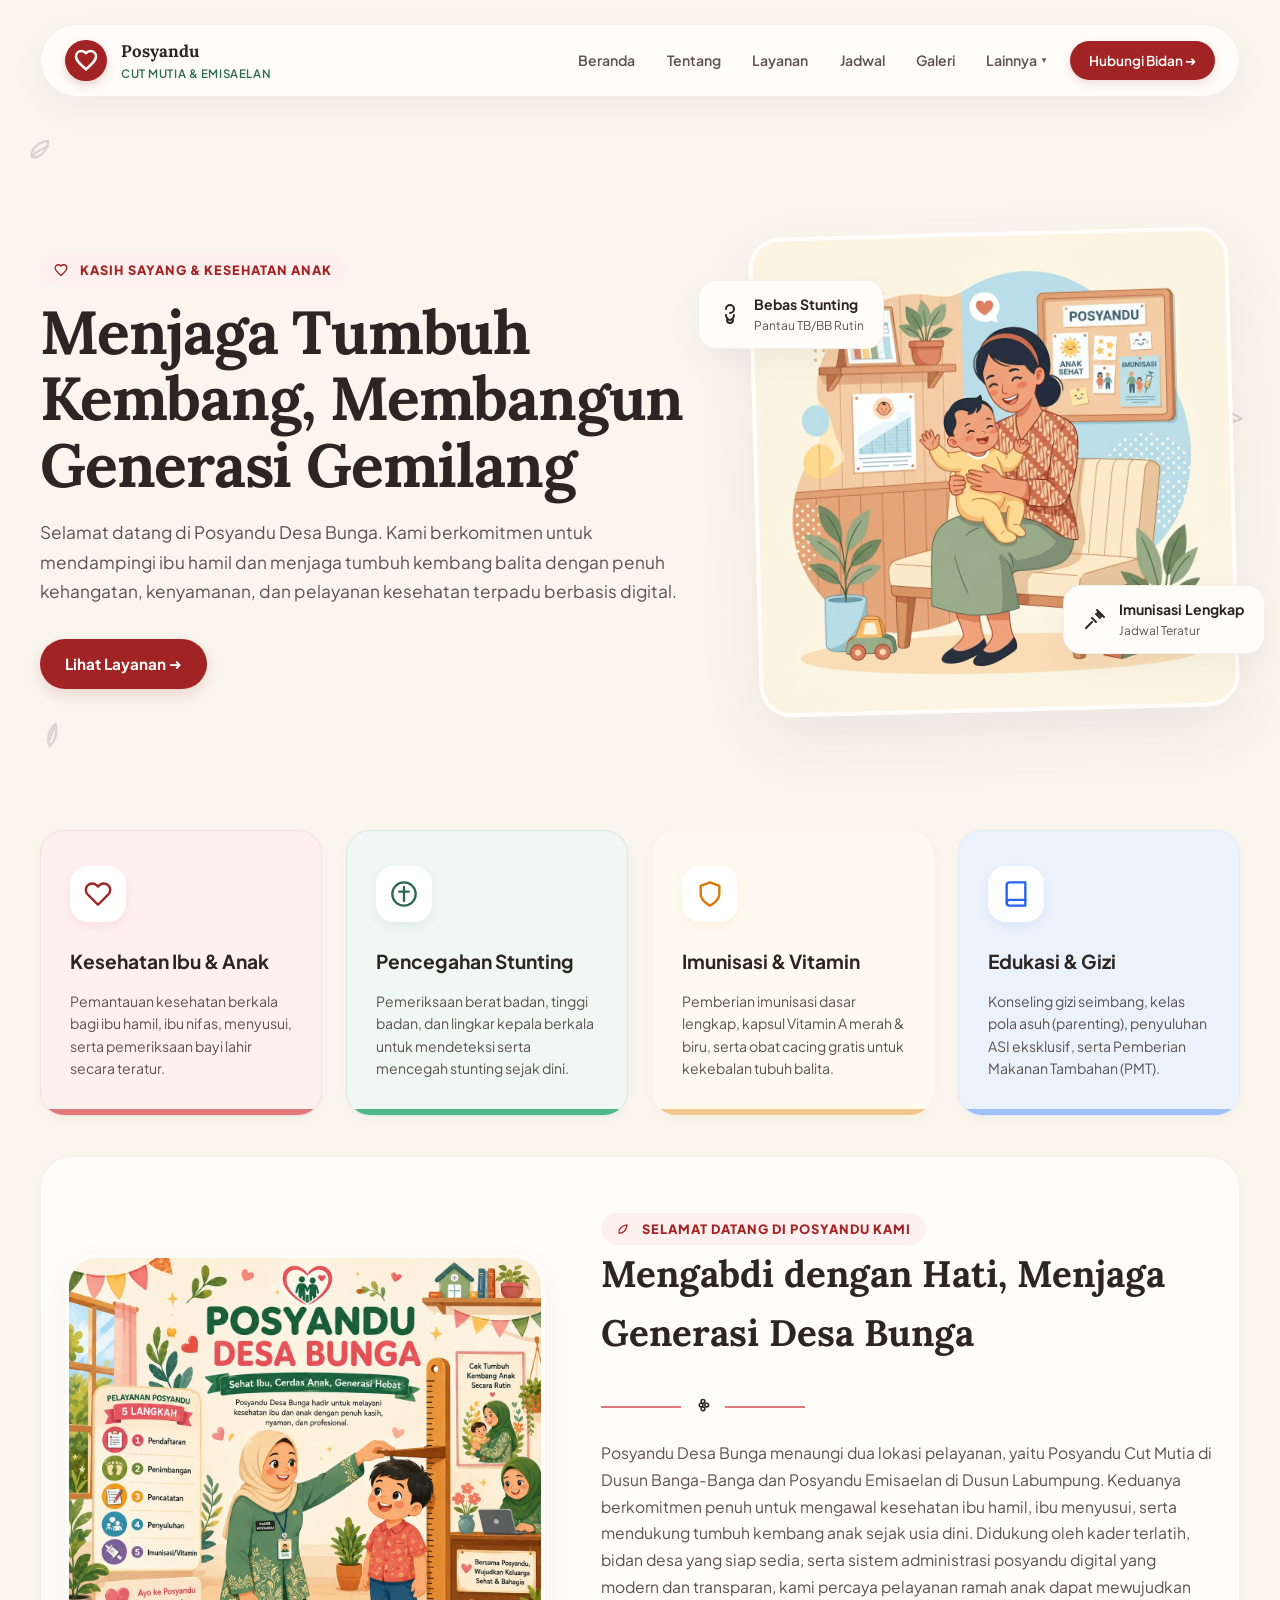
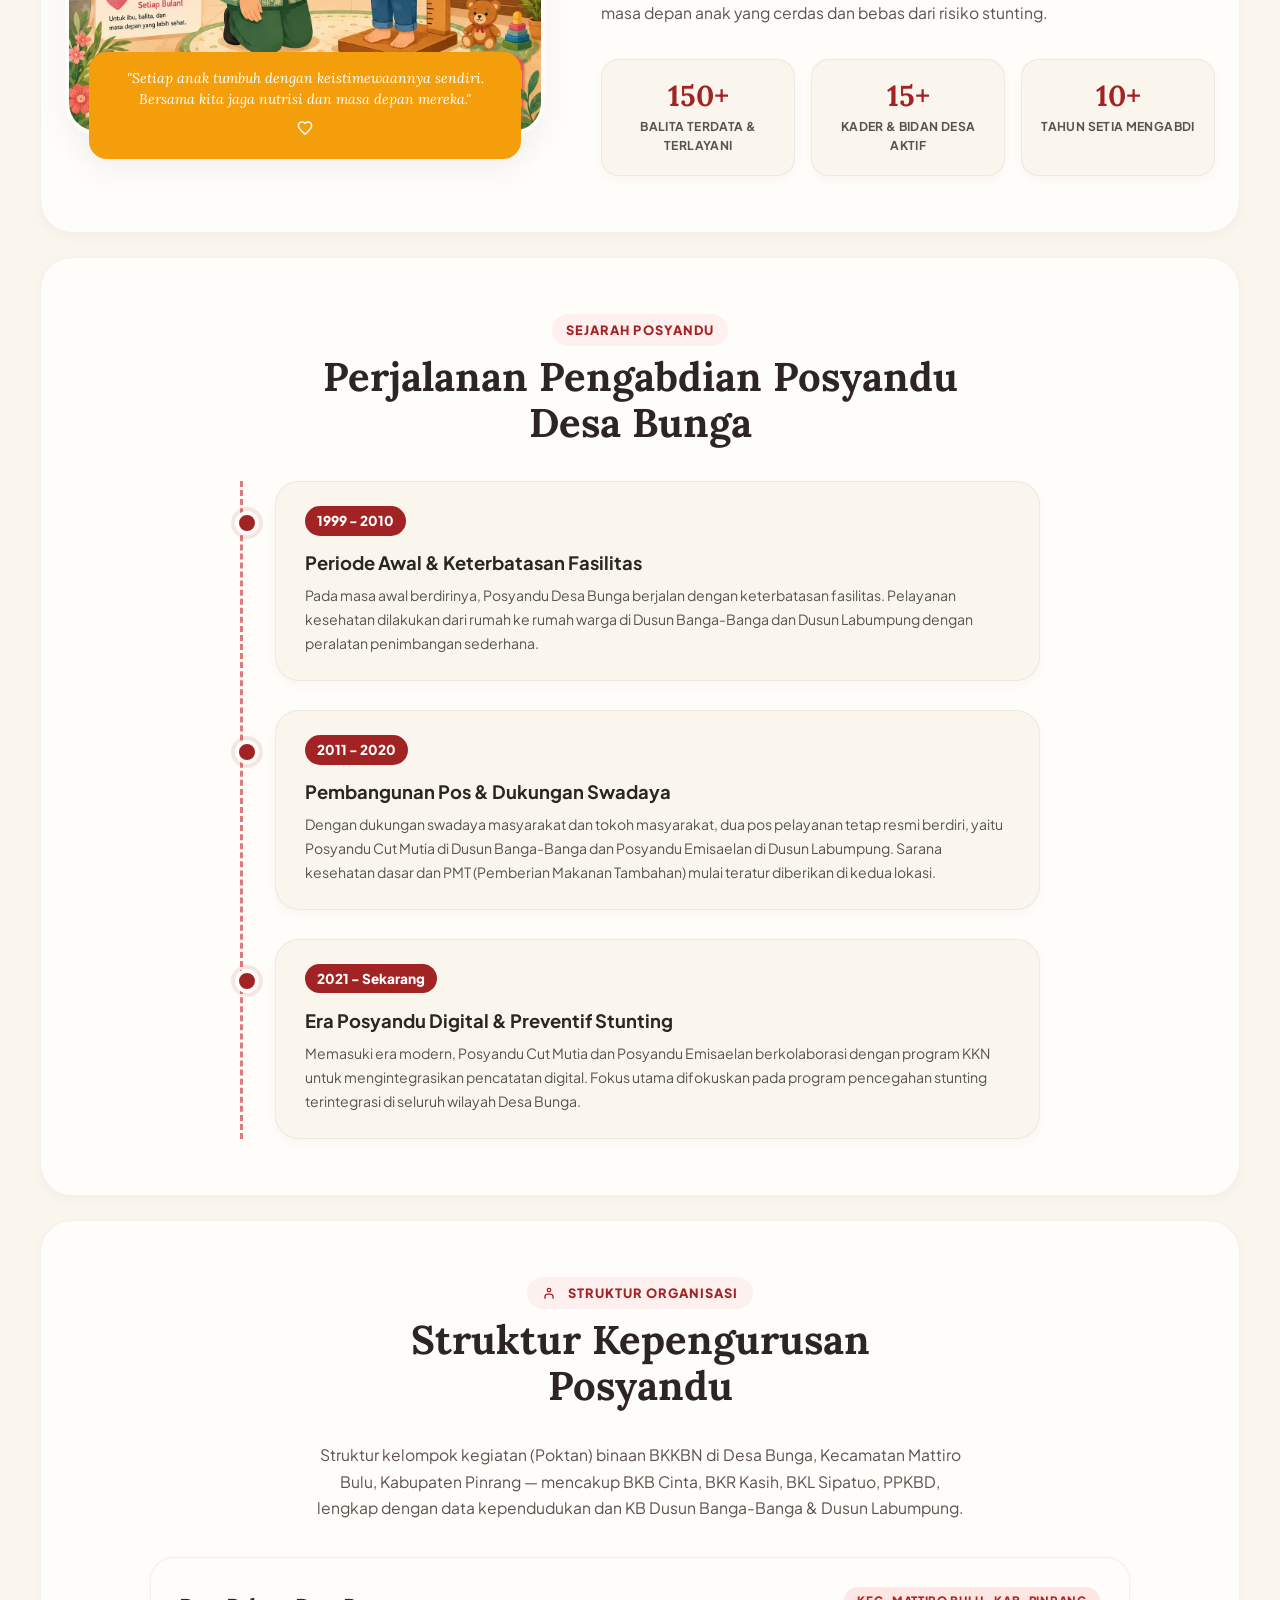
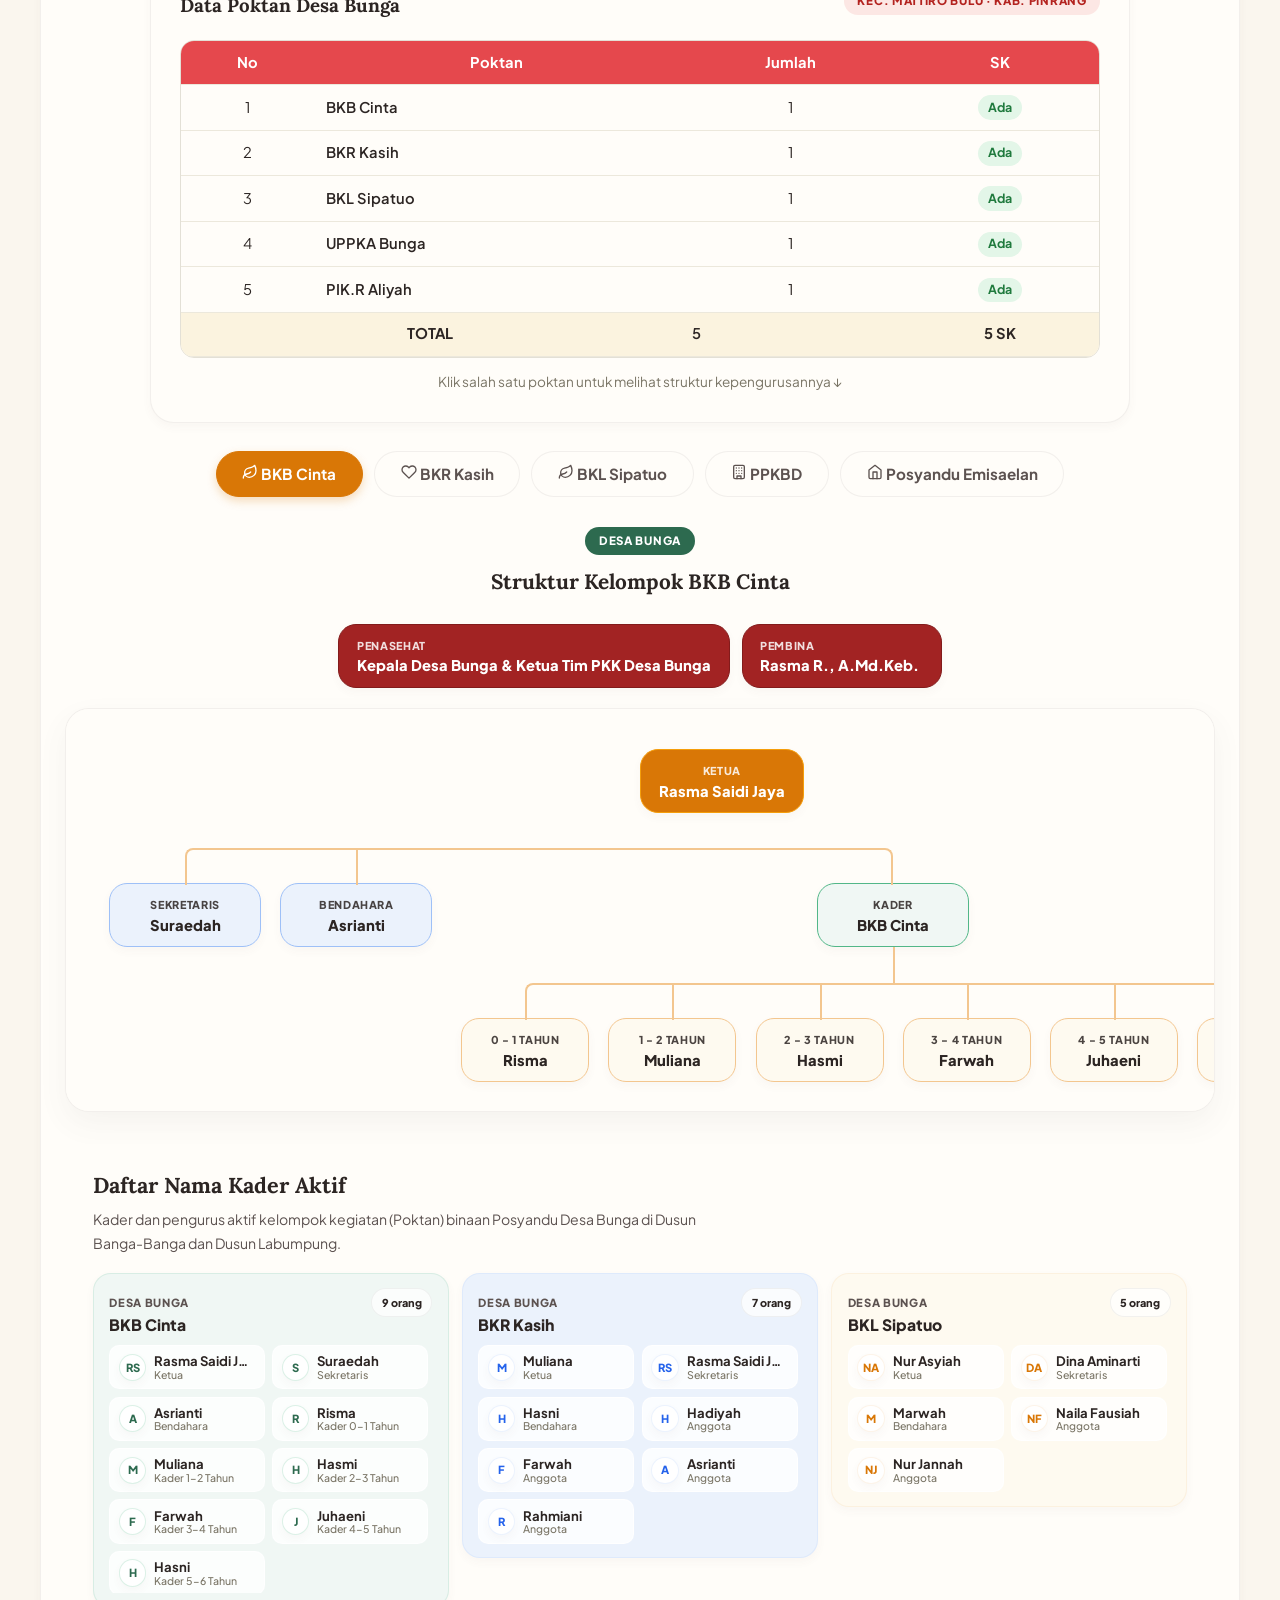
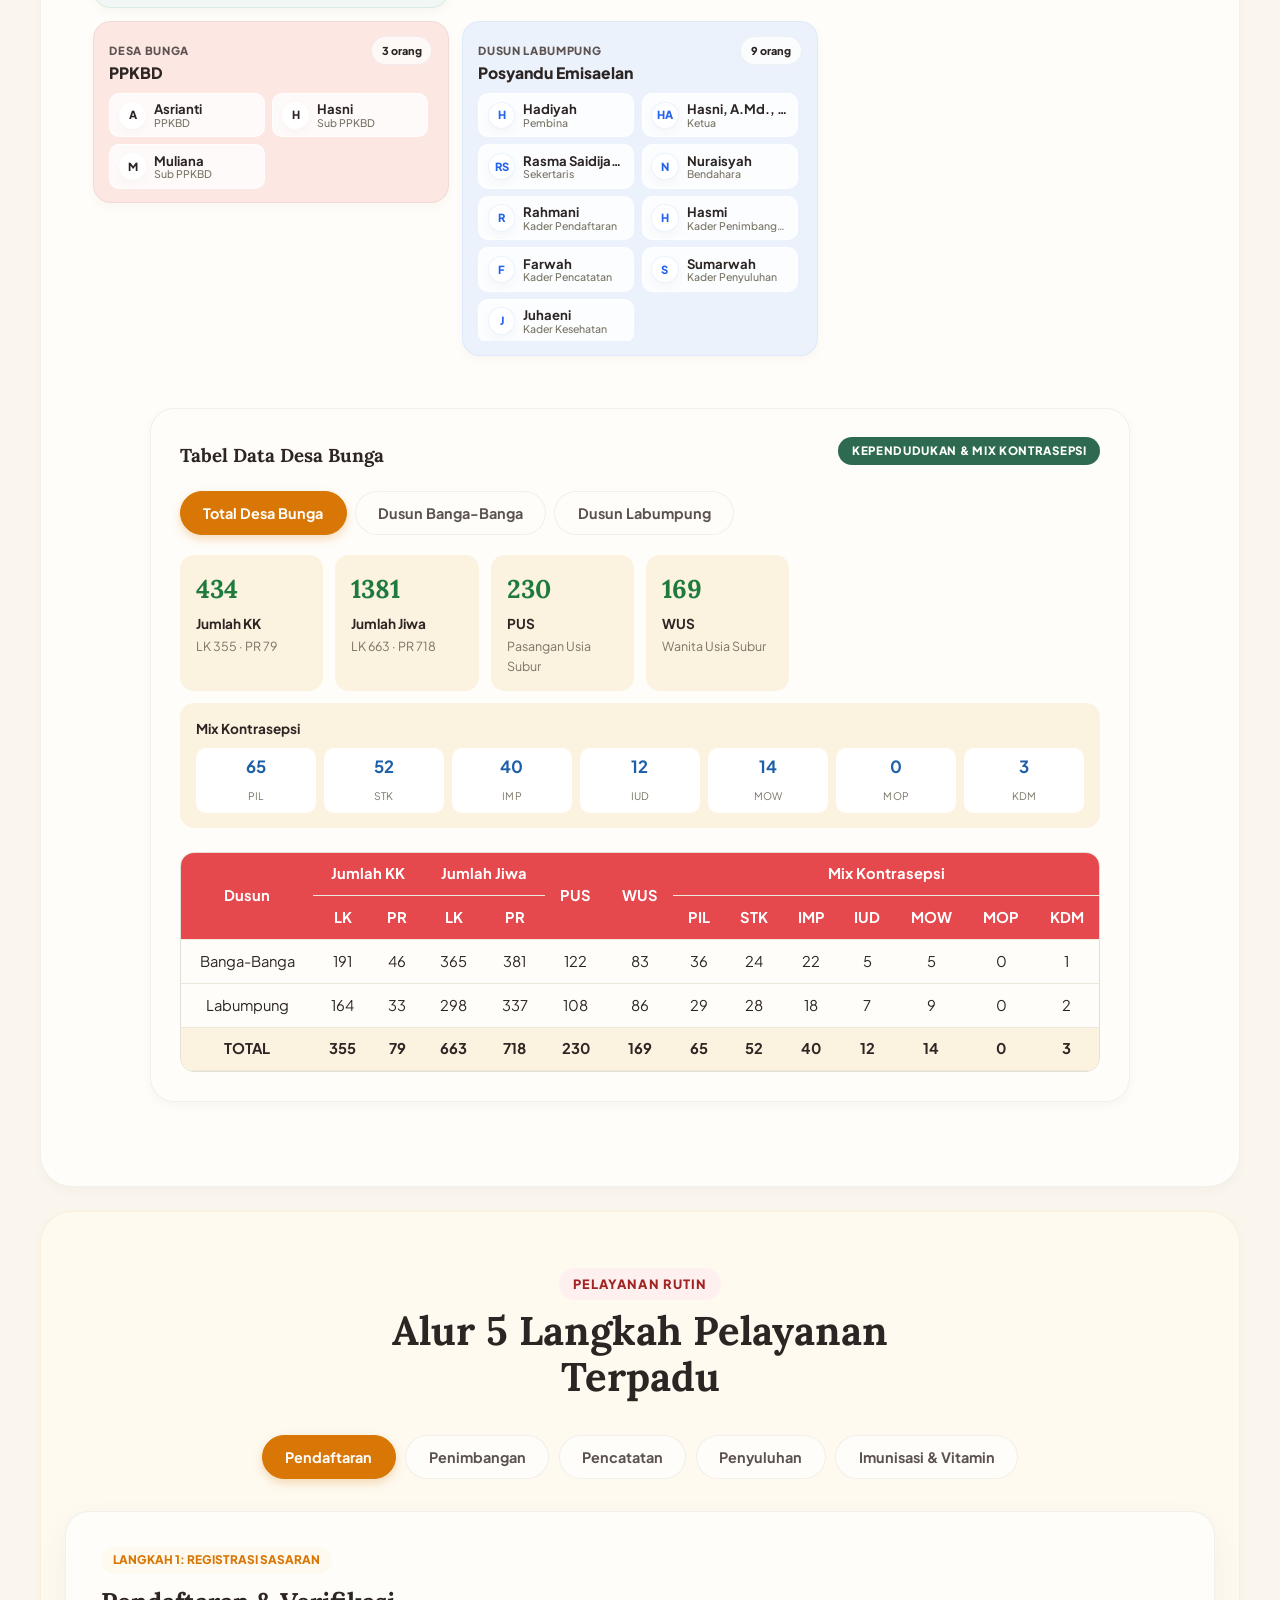
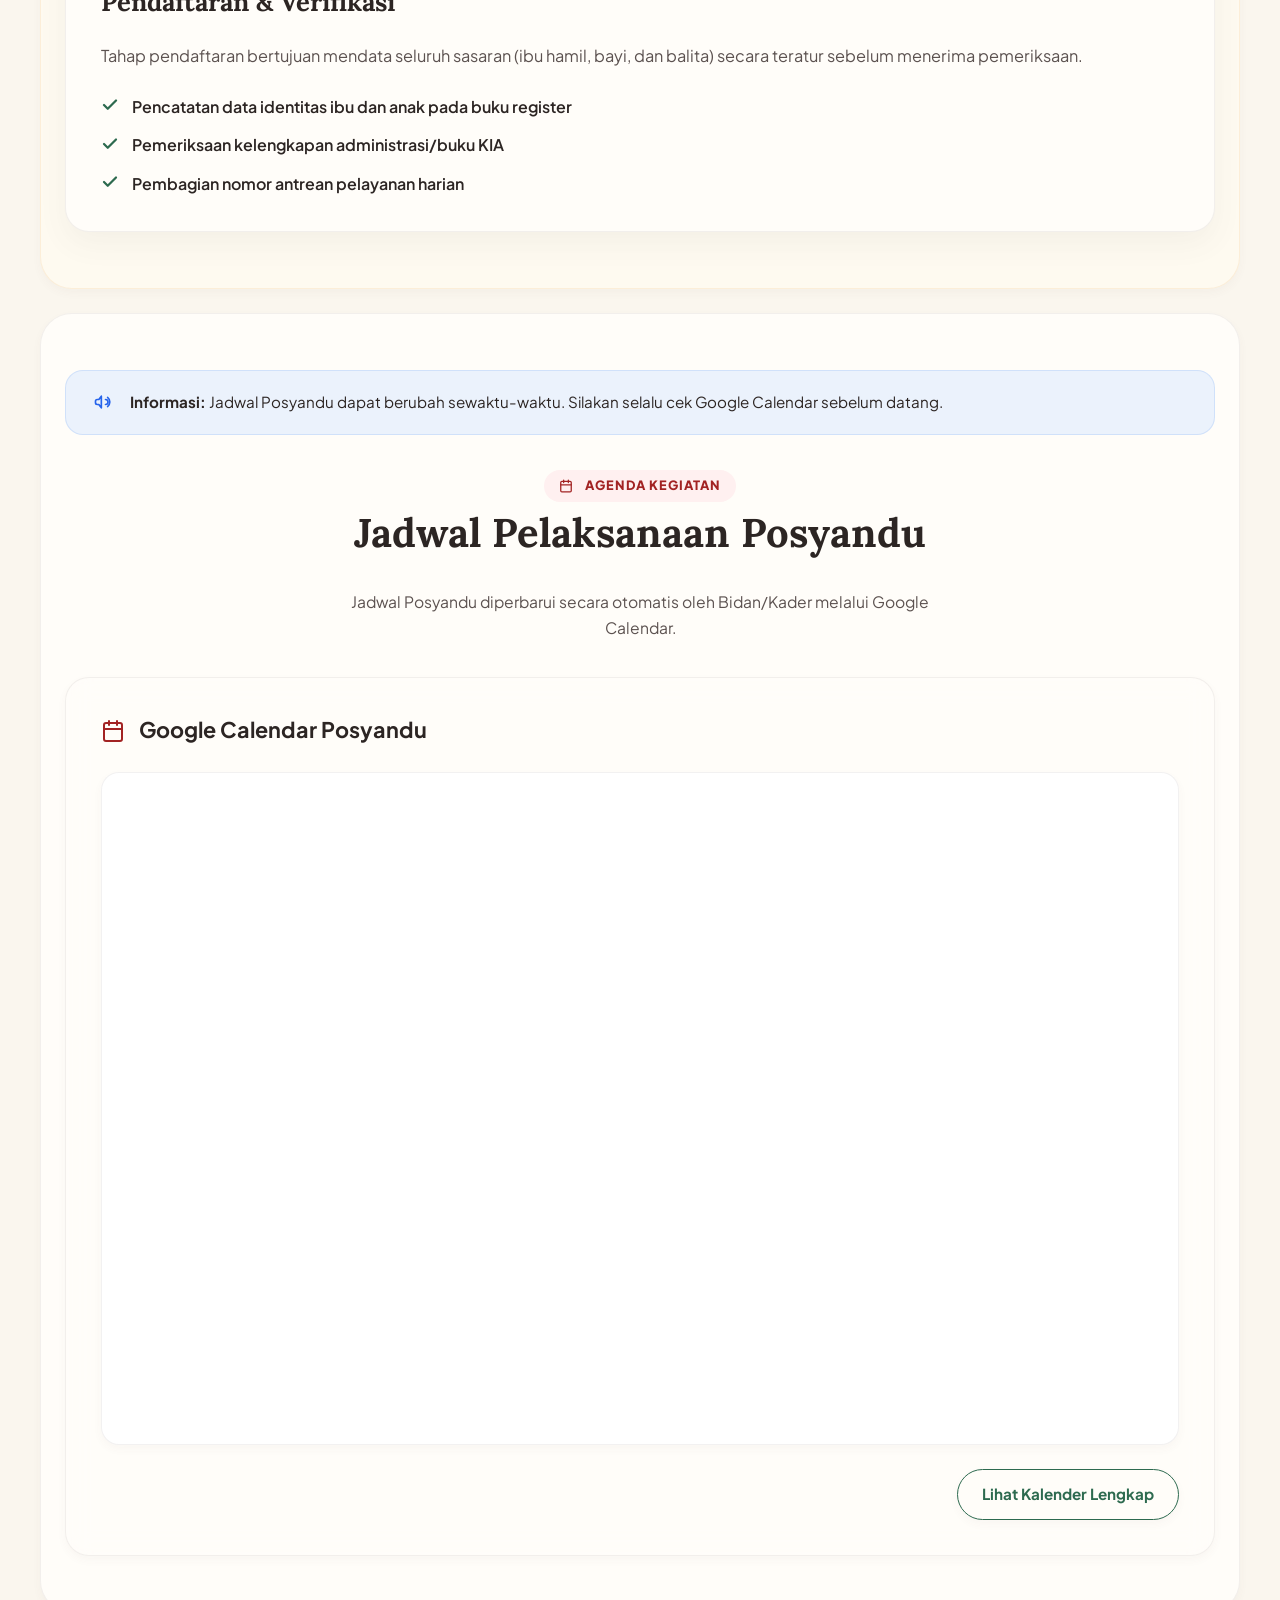
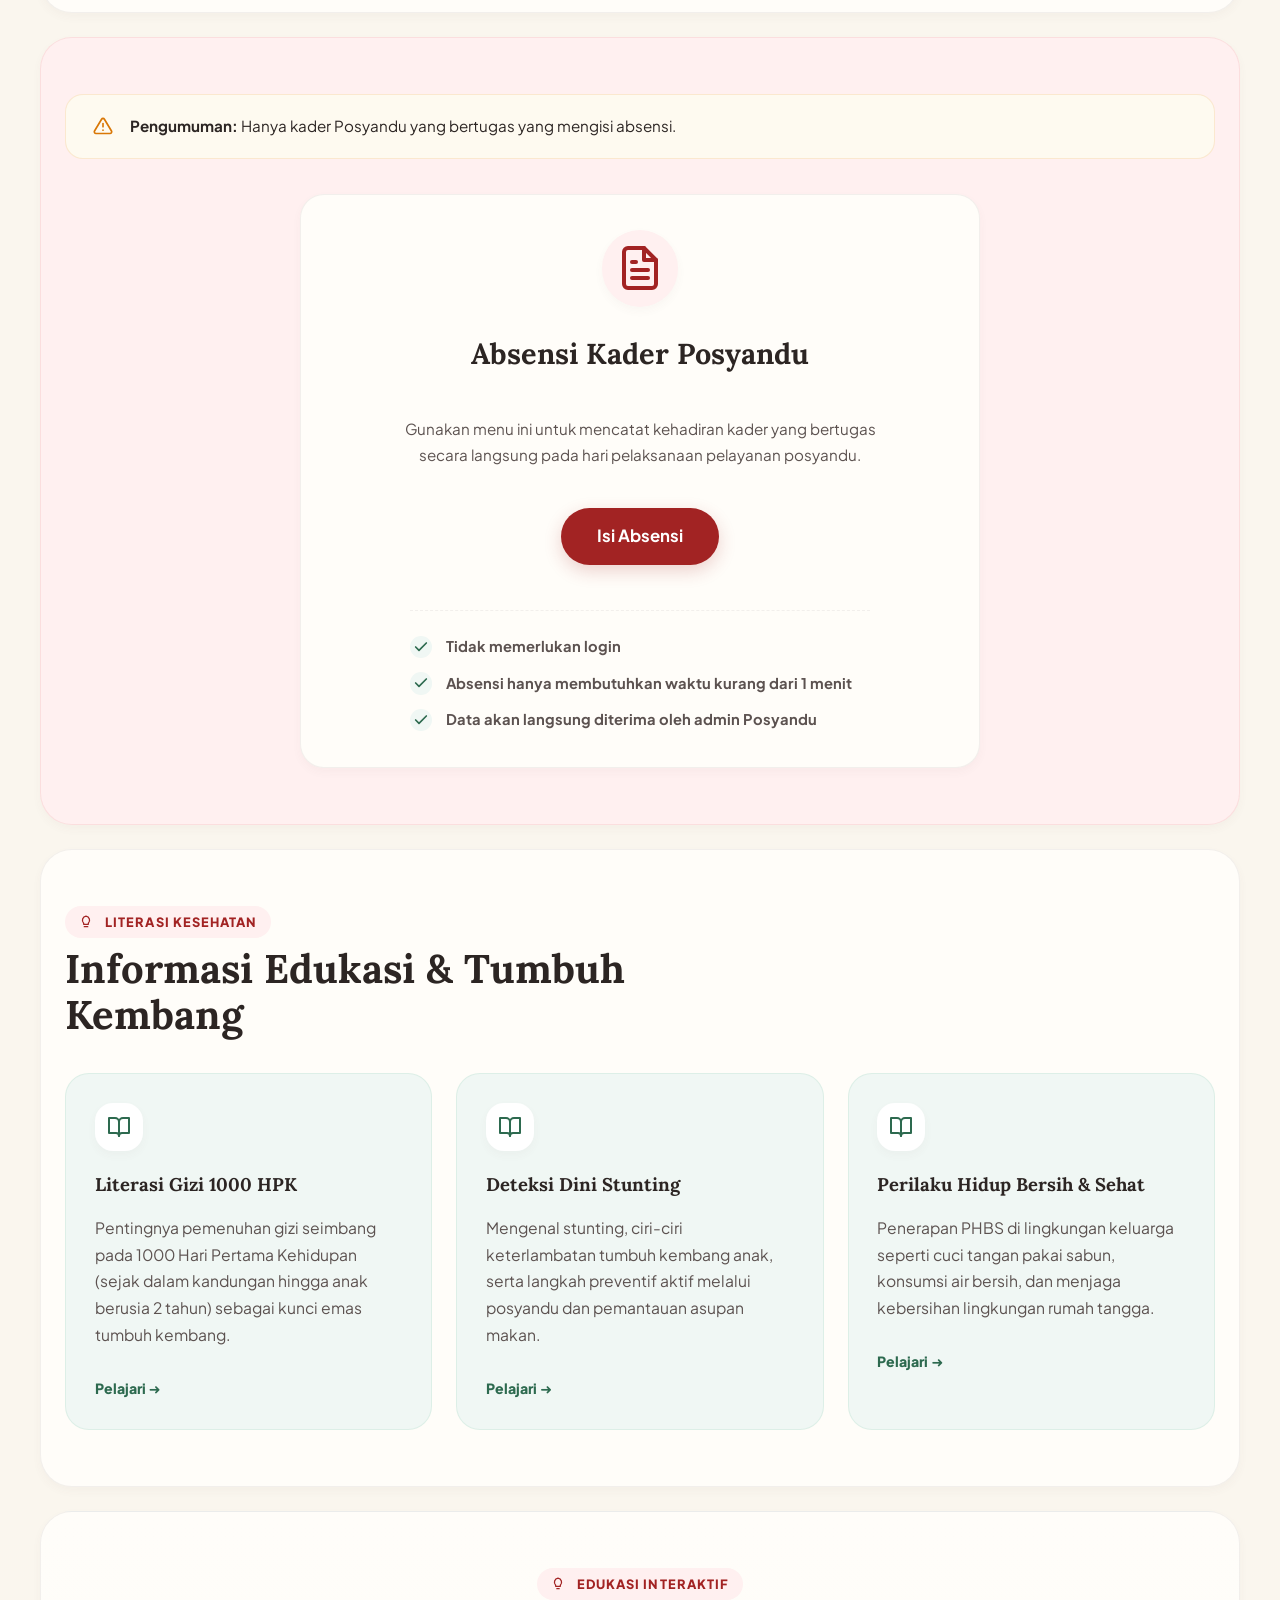
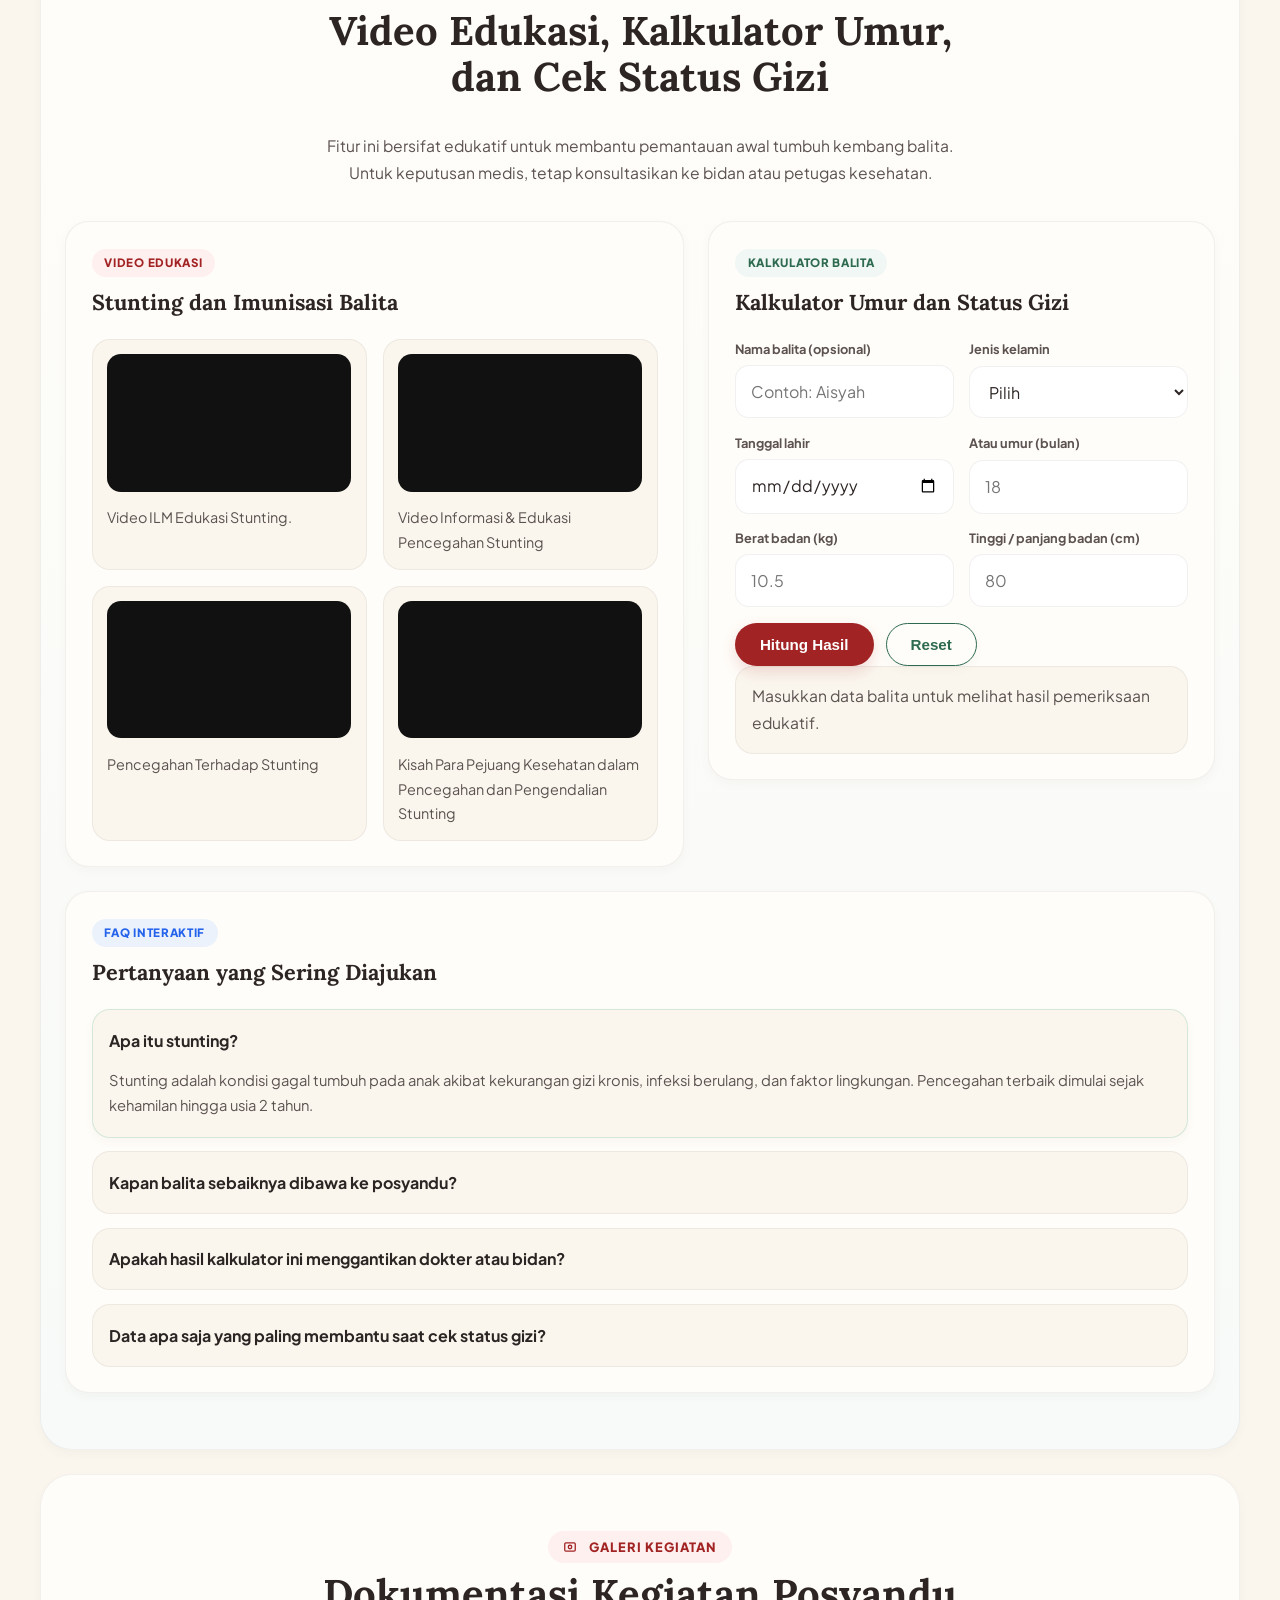
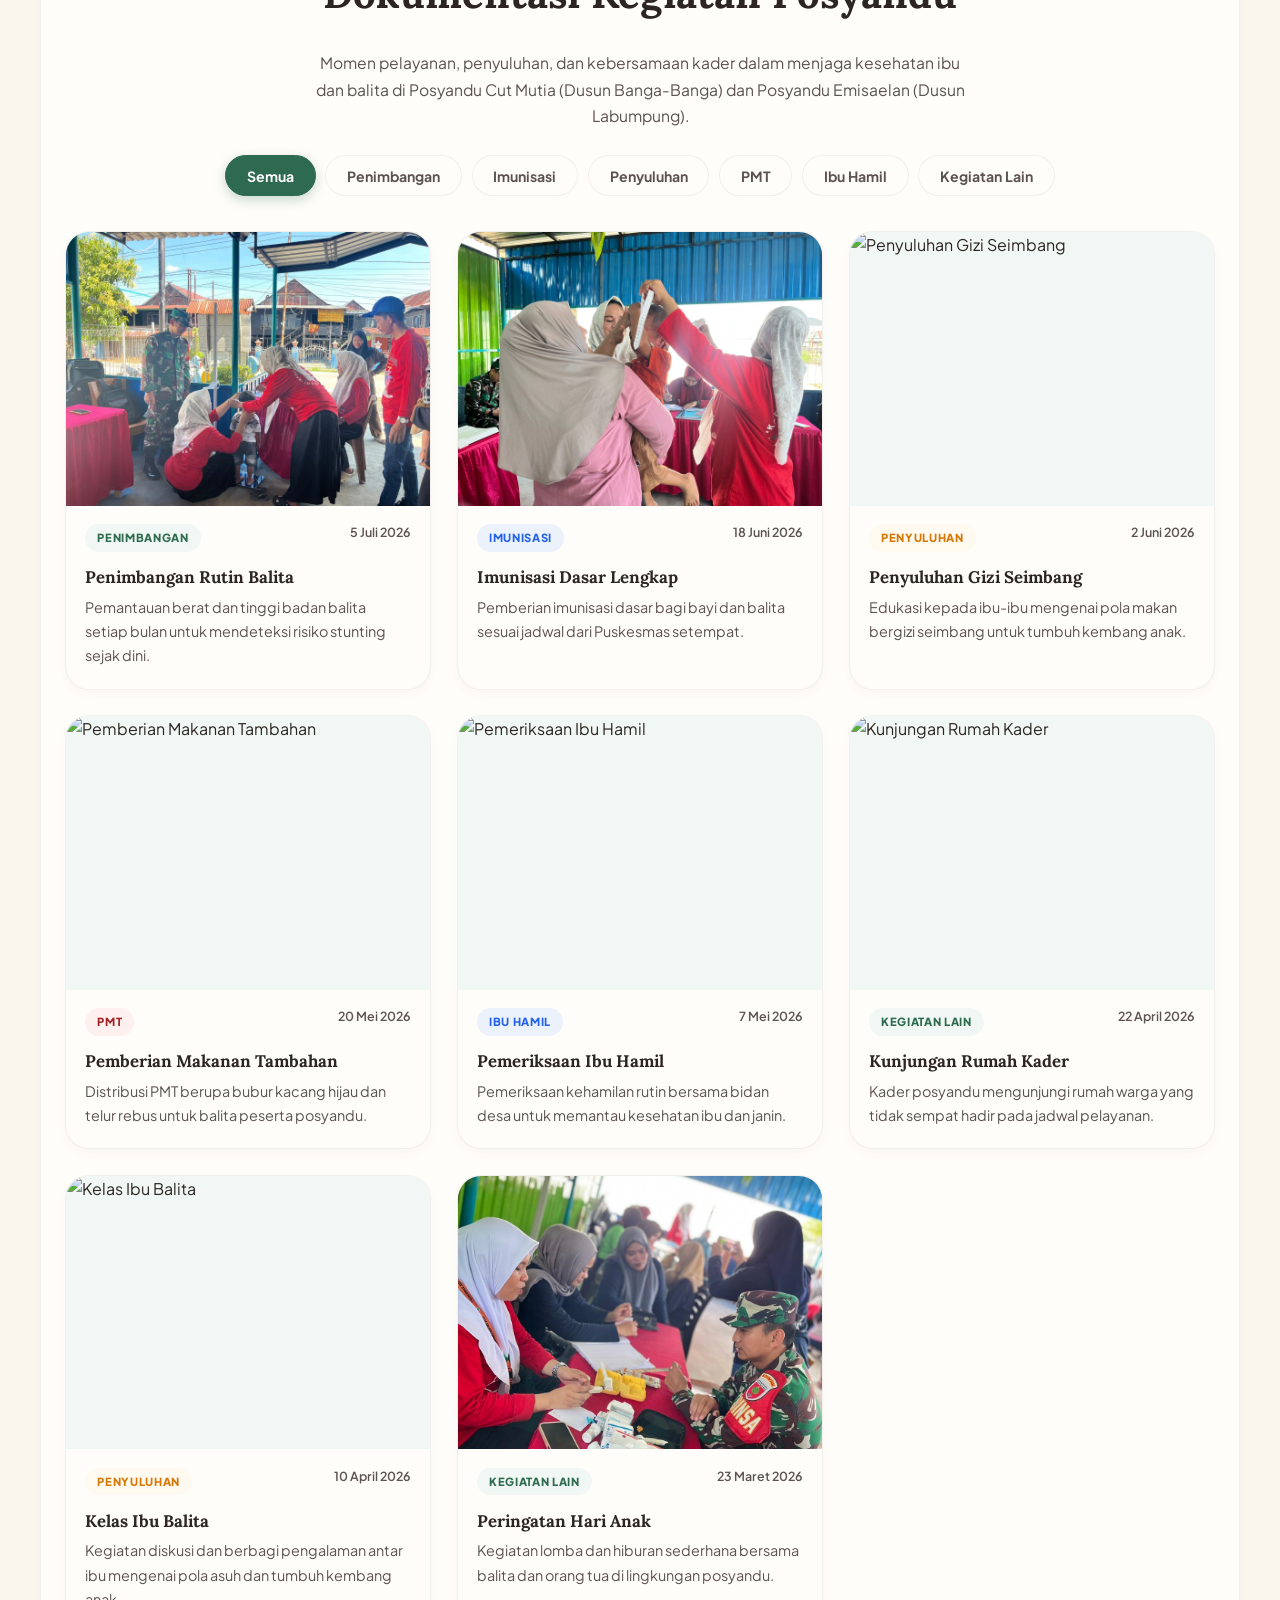
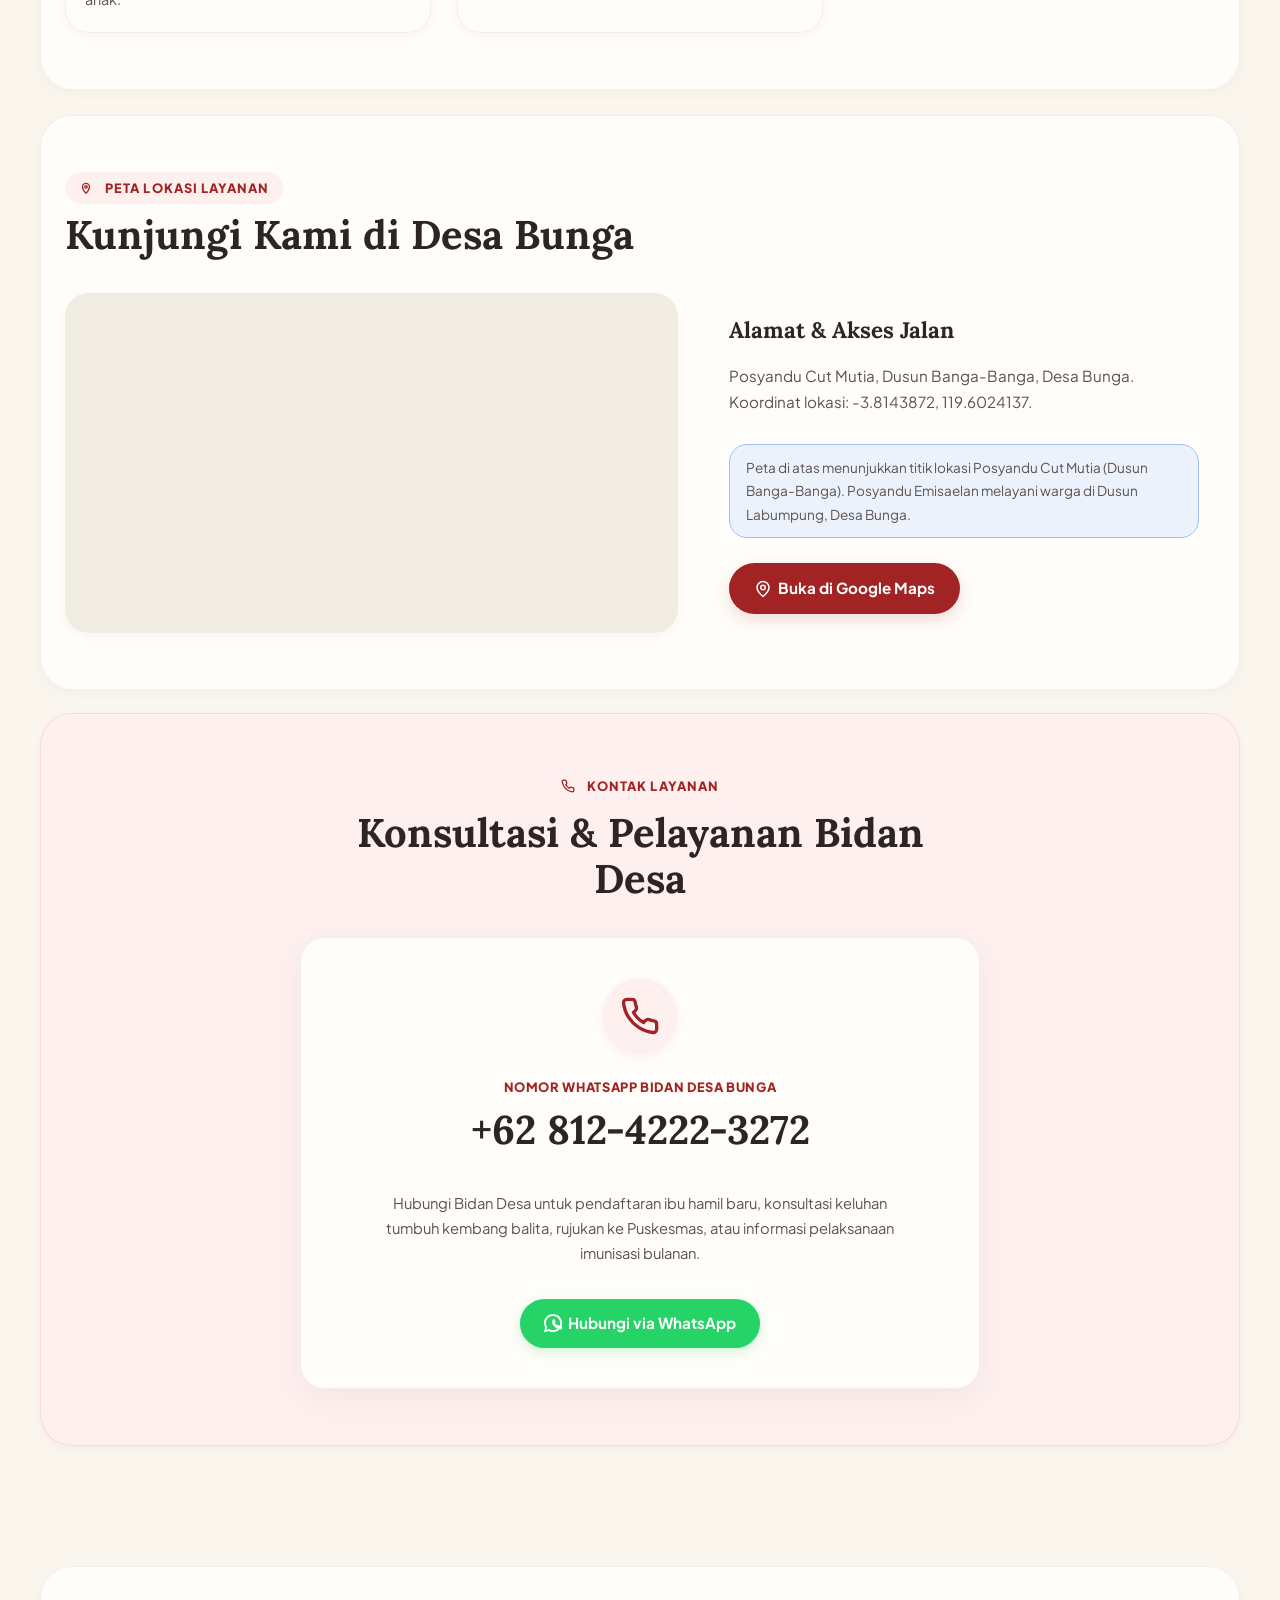
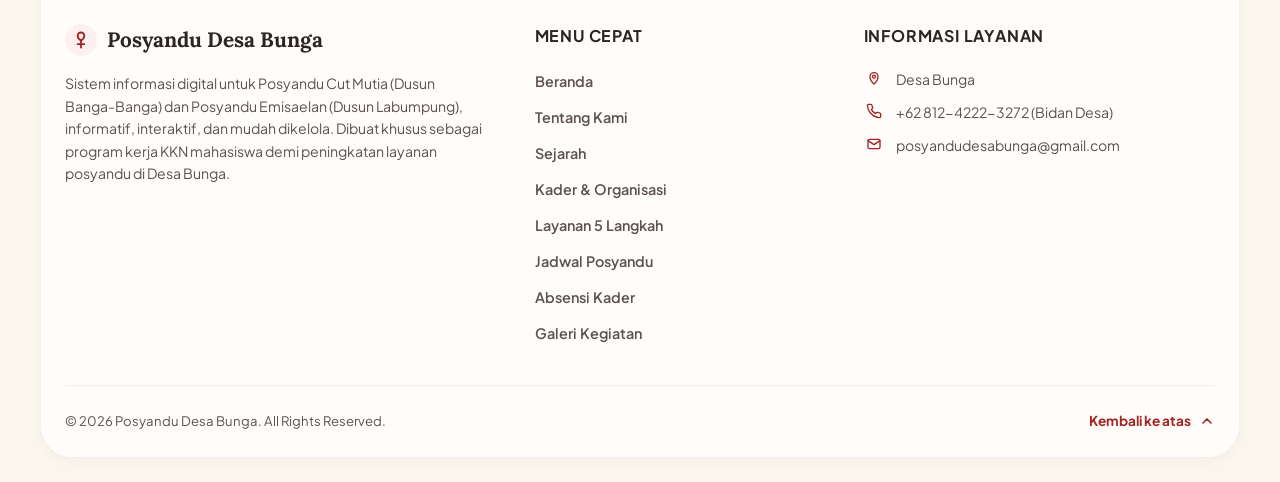
==== commit cfd674e5: "refactor: reorganize website structure by removing documents section, updating imagery to webp, and " ====
--- a/index.html
+++ b/index.html
@@ -5,7 +5,7 @@
   <meta charset="utf-8" />
   <meta name="viewport" content="width=device-width, initial-scale=1" />
   <meta name="description"
-    content="Website Resmi Posyandu Desa Bunga - menaungi dua lokasi pelayanan, Posyandu Cut Mutia (Dusun Banga-Banga) dan Posyandu Emisaelan (Dusun Labumpung). Informasi sejarah, struktur organisasi, pelayanan terpadu 5 langkah, kader aktif, dokumen publikasi, dan kontak bidan desa." />
+    content="Website Resmi Posyandu Desa Bunga - menaungi dua lokasi pelayanan, Posyandu Cut Mutia (Dusun Banga-Banga) dan Posyandu Emisaelan (Dusun Labumpung). Informasi sejarah, struktur organisasi, pelayanan terpadu 5 langkah, kader aktif, buku panduan kader, dan kontak bidan desa." />
   <title>Posyandu Desa Bunga</title>
   <link rel="preconnect" href="https://fonts.googleapis.com" />
   <link rel="preconnect" href="https://fonts.gstatic.com" crossorigin />
@@ -19,6 +19,11 @@
     .village-data-card {
       margin: 1.75rem auto;
       max-width: 980px;
+      padding: 1.8rem;
+      background: var(--bg-surface, #fff);
+      border-radius: var(--radius-lg, 24px);
+      border: 1px solid var(--border-color, #e3e0d6);
+      box-shadow: var(--shadow-sm, 0 4px 10px rgba(0, 0, 0, 0.04));
     }
 
     .poktan-summary-head {
@@ -191,14 +196,39 @@
 
     .cadre-role-tag {
       display: block;
-      font-size: 0.72rem;
+      font-size: 0.66rem;
       font-weight: 500;
+      line-height: 1.15;
       color: var(--muted, #7a7566);
+      overflow: hidden;
+      text-overflow: ellipsis;
+      white-space: nowrap;
     }
 
     .tone-red {
       background: rgba(229, 72, 77, 0.12);
       color: #b3231f;
+    }
+
+    @media (max-width: 768px) {
+
+      .poktan-summary-card,
+      .village-data-card {
+        padding: 1.2rem;
+        border-radius: var(--radius-md, 16px);
+      }
+
+      .poktan-summary-head {
+        flex-direction: column;
+        align-items: flex-start;
+        gap: 0.4rem;
+      }
+
+      .org-chart-tabs .tab {
+        flex: 1 1 45%;
+        padding: 0.6rem 0.5rem;
+        font-size: 0.85rem;
+      }
     }
   </style>
 </head>
@@ -259,7 +289,6 @@
           <a href="#organisasi">Organisasi</a>
           <a href="#edukasi">Edukasi &amp; Kalkulator</a>
           <a href="#absensi">Absensi Kader</a>
-          <a href="#dokumen">Dokumen</a>
         </div>
       </details>
       <a href="#kontak" class="btn btn-cta">Hubungi Bidan ➜</a>
@@ -288,16 +317,6 @@
         </p>
         <div class="hero-actions">
           <a class="btn btn-primary" href="#layanan">Lihat Layanan ➜</a>
-          <a class="btn btn-secondary" href="#dokumen">
-            <span class="btn-icon" aria-hidden="true">
-              <svg viewBox="0 0 24 24" width="16" height="16" fill="none" stroke="currentColor" stroke-width="2"
-                stroke-linecap="round" stroke-linejoin="round">
-                <path d="M12 2a8 8 0 0 0-8 8c0 5.25 8 12 8 12s8-6.75 8-12a8 8 0 0 0-8-8z" />
-                <path d="M12 9a3 3 0 1 0 0.01 0z" />
-              </svg>
-            </span>
-            Buku Panduan &amp; SOP
-          </a>
         </div>
       </div>
 
@@ -405,7 +424,7 @@
     <section id="tentang" class="section welcome-section reveal">
       <div class="welcome-grid">
         <div class="welcome-image-wrap">
-          <img src="welcome_illustration.png" alt="Pemeriksaan Tumbuh Kembang" class="welcome-img" />
+          <img src="welcome_illustration.webp" alt="Pemeriksaan Tumbuh Kembang" class="welcome-img" />
           <div class="welcome-quote">
             <p>"Setiap anak tumbuh dengan keistimewaannya sendiri. Bersama kita jaga nutrisi dan masa depan mereka."</p>
             <span class="heart-bullet" aria-hidden="true">
@@ -731,24 +750,6 @@
         <h2>Informasi Edukasi &amp; Tumbuh Kembang</h2>
       </div>
       <div class="grid three-col" id="education-grid"></div>
-    </section>
-
-    <!-- Dokumen & Publikasi Section -->
-    <section id="dokumen" class="section documents-section reveal">
-      <div class="section-heading text-center">
-        <span class="eyebrow">
-          <span class="eyebrow-icon" aria-hidden="true">
-            <svg viewBox="0 0 24 24" width="14" height="14" fill="none" stroke="currentColor" stroke-width="2.2"
-              stroke-linecap="round" stroke-linejoin="round">
-              <path d="M14 2H6a2 2 0 0 0-2 2v16a2 2 0 0 0 2 2h12a2 2 0 0 0 2-2V8z" />
-              <path d="M14 2v6h6" />
-            </svg>
-          </span>
-          Dokumen Publik
-        </span>
-        <h2>SOP, Panduan Nutrisi &amp; Unduhan Buku Saku</h2>
-      </div>
-      <div class="grid three-col" id="documents"></div>
     </section>
 
     <!-- Edukasi Stunting, Imunisasi, Kalkulator Umur, Status Gizi & FAQ -->
@@ -1059,7 +1060,6 @@
           <li><a href="#layanan">Layanan 5 Langkah</a></li>
           <li><a href="#jadwal">Jadwal Posyandu</a></li>
           <li><a href="#absensi">Absensi Kader</a></li>
-          <li><a href="#dokumen">Dokumen Unduhan</a></li>
           <li><a href="#galeri">Galeri Kegiatan</a></li>
         </ul>
       </div>
@@ -1095,17 +1095,7 @@
                 <path d="M3 7l9 6 9-6" />
               </svg>
             </span>
-            <span>posyandu@desabunga.id</span>
-          </li>
-          <li>
-            <span class="contact-icon" aria-hidden="true">
-              <svg viewBox="0 0 24 24" width="16" height="16" fill="none" stroke="currentColor" stroke-width="2"
-                stroke-linecap="round" stroke-linejoin="round">
-                <circle cx="12" cy="12" r="9" />
-                <path d="M12 7v5l3 2" />
-              </svg>
-            </span>
-            <span>Buka Setiap Hari Selasa Minggu Kedua (08:00 - 12:00 WITA)</span>
+            <span>posyandudesabunga@gmail.com</span>
           </li>
         </ul>
       </div>
--- a/styles.css
+++ b/styles.css
@@ -711,10 +711,12 @@
   grid-template-columns: 0.9fr 1.15fr;
   gap: 3.5rem;
   align-items: center;
+  min-width: 0;
 }
 
 .welcome-image-wrap {
   position: relative;
+  min-width: 0;
 }
 
 .welcome-img {
@@ -778,6 +780,10 @@
   font-size: clamp(1.8rem, 3vw, 2.3rem);
 }
 
+.welcome-content {
+  min-width: 0;
+}
+
 .welcome-content p {
   margin-bottom: 2rem;
 }
@@ -886,7 +892,7 @@
 /* Organization & Cadres Cards */
 .structure-card,
 .cadres-card {
-  padding: 2rem;
+  padding: 1.5rem 1.75rem;
   background: var(--bg-surface);
   border-radius: var(--radius-lg);
 }
@@ -894,7 +900,14 @@
 .structure-card h3,
 .cadres-card h3 {
   font-size: 1.35rem;
-  margin-bottom: 0.6rem;
+  margin-bottom: 0.35rem;
+}
+
+.cadres-card>p {
+  margin: 0;
+  font-size: 0.88rem;
+  color: var(--text-muted);
+  max-width: 62ch;
 }
 
 .org-list {
@@ -926,13 +939,14 @@
 .cadres {
   display: grid;
   grid-template-columns: 1fr;
-  gap: 1rem;
-  margin-top: 1.5rem;
+  gap: 0.85rem;
+  margin-top: 1.1rem;
+  align-items: start;
 }
 
 .cadre-group-card {
-  border-radius: var(--radius-lg);
-  padding: 1.1rem;
+  border-radius: var(--radius-md);
+  padding: 0.85rem 0.95rem;
   border: 1px solid var(--border-color);
   background: var(--bg-main);
   box-shadow: var(--shadow-sm);
@@ -956,15 +970,15 @@
 .cadre-group-header {
   display: flex;
   justify-content: space-between;
-  gap: 1rem;
+  gap: 0.75rem;
   align-items: flex-start;
-  margin-bottom: 1rem;
+  margin-bottom: 0.65rem;
 }
 
 .cadre-group-label {
   display: inline-block;
-  margin-bottom: 0.3rem;
-  font-size: 0.75rem;
+  margin-bottom: 0.2rem;
+  font-size: 0.7rem;
   font-weight: 800;
   text-transform: uppercase;
   letter-spacing: 0.06em;
@@ -973,41 +987,68 @@
 
 .cadre-group-card h4 {
   margin: 0;
-  font-size: 1.05rem;
+  font-size: 0.98rem;
   font-family: "Plus Jakarta Sans", sans-serif;
   font-weight: 800;
+  line-height: 1.25;
 }
 
 .cadre-count {
-  font-size: 0.72rem;
+  font-size: 0.68rem;
   font-weight: 800;
   color: var(--text-dark);
   background: rgba(255, 255, 255, 0.72);
   border: 1px solid rgba(0, 0, 0, 0.05);
-  padding: 0.35rem 0.65rem;
+  padding: 0.3rem 0.6rem;
   border-radius: 999px;
   white-space: nowrap;
-}
-
+  flex-shrink: 0;
+}
+
+/* Daftar nama: disusun 2 kolom + tinggi dibatasi supaya kartu tidak
+   membengkak saat satu kelompok punya banyak kader. Kelebihan nama
+   bisa digulir di dalam kartunya sendiri (scroll internal). */
 .cadre-name-list {
   list-style: none;
-  padding: 0;
+  padding: 0 0.25rem 0 0;
   margin: 0;
   display: grid;
-  gap: 0.65rem;
+  grid-template-columns: repeat(2, minmax(0, 1fr));
+  gap: 0.45rem;
+  max-height: 15.5rem;
+  overflow-y: auto;
+  scrollbar-width: thin;
+  scrollbar-color: rgba(0, 0, 0, 0.18) transparent;
+}
+
+.cadre-name-list::-webkit-scrollbar {
+  width: 5px;
+}
+
+.cadre-name-list::-webkit-scrollbar-thumb {
+  background: rgba(0, 0, 0, 0.18);
+  border-radius: 999px;
 }
 
 .cadre-name-item {
   display: flex;
   align-items: center;
-  gap: 0.8rem;
-  padding: 0.7rem 0.9rem;
+  gap: 0.5rem;
+  padding: 0.45rem 0.55rem;
   background: rgba(255, 255, 255, 0.8);
   border: 1px solid rgba(255, 255, 255, 0.8);
-  border-radius: var(--radius-md);
-  font-size: 0.92rem;
+  border-radius: 10px;
+  font-size: 0.82rem;
   font-weight: 700;
   color: var(--text-dark);
+  line-height: 1.2;
+  min-width: 0;
+}
+
+.cadre-name-item span {
+  overflow: hidden;
+  text-overflow: ellipsis;
+  white-space: nowrap;
 }
 
 .tone-green .cadre-avatar {
@@ -1026,15 +1067,15 @@
 }
 
 .cadre-avatar {
-  width: 2.2rem;
-  height: 2.2rem;
+  width: 1.7rem;
+  height: 1.7rem;
   background: #fff;
   border-radius: 50%;
   display: flex;
   align-items: center;
   justify-content: center;
   font-weight: 800;
-  font-size: 0.88rem;
+  font-size: 0.7rem;
   box-shadow: var(--shadow-sm);
   border: 1px solid rgba(255, 255, 255, 0.8);
   flex-shrink: 0;
@@ -1194,12 +1235,12 @@
   height: 2.2rem;
 }
 
-.tree > li {
+.tree>li {
   padding-top: 0;
 }
 
-.tree > li::before,
-.tree > li::after {
+.tree>li::before,
+.tree>li::after {
   display: none;
 }
 
@@ -1267,11 +1308,11 @@
 }
 
 .cadres-card--full {
-  margin-top: 2.5rem;
+  margin-top: 2rem;
 }
 
 .cadres-card--full .cadres {
-  grid-template-columns: repeat(auto-fit, minmax(230px, 1fr));
+  grid-template-columns: repeat(auto-fit, minmax(270px, 1fr));
 }
 
 @media (max-width: 720px) {
@@ -2347,11 +2388,16 @@
   }
 
   .service-tabs {
-    justify-content: stretch;
+    justify-content: flex-start;
+    gap: 0.5rem;
   }
 
   .service-tabs .tab {
-    flex: 1 1 100%;
+    flex: 1 1 calc(50% - 0.25rem);
+    padding: 0.65rem 0.5rem;
+    font-size: 0.82rem;
+    text-align: center;
+    white-space: normal;
   }
 
   .timeline {
@@ -2511,6 +2557,7 @@
 }
 
 .iframe-container iframe {
+  display: block;
   width: 100%;
   height: 100%;
 }
@@ -2676,6 +2723,7 @@
   grid-template-columns: 1.1fr 0.9fr;
   gap: 1.5rem;
   align-items: start;
+  min-width: 0;
 }
 
 .tool-card,
@@ -2685,6 +2733,7 @@
   border-radius: var(--radius-lg);
   box-shadow: var(--shadow-sm);
   padding: 1.6rem;
+  min-width: 0;
 }
 
 .tool-card-head {
@@ -2724,6 +2773,7 @@
   display: grid;
   grid-template-columns: repeat(2, minmax(0, 1fr));
   gap: 1rem;
+  min-width: 0;
 }
 
 .video-item {
@@ -2971,6 +3021,7 @@
 }
 
 @media (max-width: 768px) {
+
   .form-grid,
   .nutrition-result-grid {
     grid-template-columns: 1fr;
@@ -2978,6 +3029,34 @@
 
   .form-actions {
     flex-direction: column;
+  }
+
+  .calendar-embed-card {
+    padding: 1rem;
+  }
+
+  .calendar-header {
+    margin-bottom: 0.9rem;
+    gap: 0.6rem;
+  }
+
+  .calendar-header h3 {
+    font-size: 1.05rem;
+    line-height: 1.3;
+  }
+
+  .iframe-container,
+  .iframe-container iframe {
+    aspect-ratio: auto;
+    min-height: 70vh;
+  }
+
+  .calendar-footer {
+    justify-content: center;
+  }
+
+  .calendar-footer .btn {
+    width: 100%;
   }
 }
 
@@ -2990,8 +3069,10 @@
 }
 
 @media (max-width: 480px) {
-  .iframe-container {
-    min-height: 280px;
+
+  .iframe-container,
+  .iframe-container iframe {
+    min-height: 65vh;
   }
 
   .calendar-footer {
@@ -3410,4 +3491,62 @@
   100% {
     background-position: -200% 0;
   }
+}
+
+/* ─── Swipe Horizontal Otomatis untuk Card di Mode Mobile ────────────────────
+   Berlaku untuk: Galeri Dokumentasi (.gallery-grid), Video Edukasi (.video-grid),
+   Daftar Kader (.cadres), dan Statistik (.stats-row).
+   Diletakkan di akhir file agar urutan cascade menang atas aturan grid 1 kolom
+   sebelumnya, dan disinkronkan dengan setupAutoSwipe() di script.js. ────────── */
+@media (max-width: 768px) {
+
+  .gallery-grid,
+  .video-grid,
+  .stats-row,
+  .cadres {
+    display: flex;
+    grid-template-columns: none;
+    flex-wrap: nowrap;
+    align-items: stretch;
+    overflow-x: auto;
+    overflow-y: hidden;
+    scroll-snap-type: x mandatory;
+    -webkit-overflow-scrolling: touch;
+    scroll-behavior: smooth;
+    scrollbar-width: none;
+    -ms-overflow-style: none;
+    padding-bottom: 0.35rem;
+  }
+
+  .gallery-grid::-webkit-scrollbar,
+  .video-grid::-webkit-scrollbar,
+  .stats-row::-webkit-scrollbar,
+  .cadres::-webkit-scrollbar {
+    display: none;
+    height: 0;
+  }
+
+  /* Card anak: lebar tetap & tidak menyusut, sedikit "mengintip" agar terlihat bisa digeser */
+  .gallery-grid>.gallery-card,
+  .video-grid>.video-item,
+  .cadres>.cadre-group-card {
+    flex: 0 0 86%;
+    max-width: 86%;
+    scroll-snap-align: center;
+  }
+
+  .stats-row>.stat-card {
+    flex: 0 0 62%;
+    max-width: 62%;
+    scroll-snap-align: center;
+  }
+
+  .cadres-card--full .cadres>.cadre-group-card {
+    flex-basis: 92%;
+    max-width: 92%;
+  }
+
+  .cadre-name-list {
+    max-height: 13rem;
+  }
 }
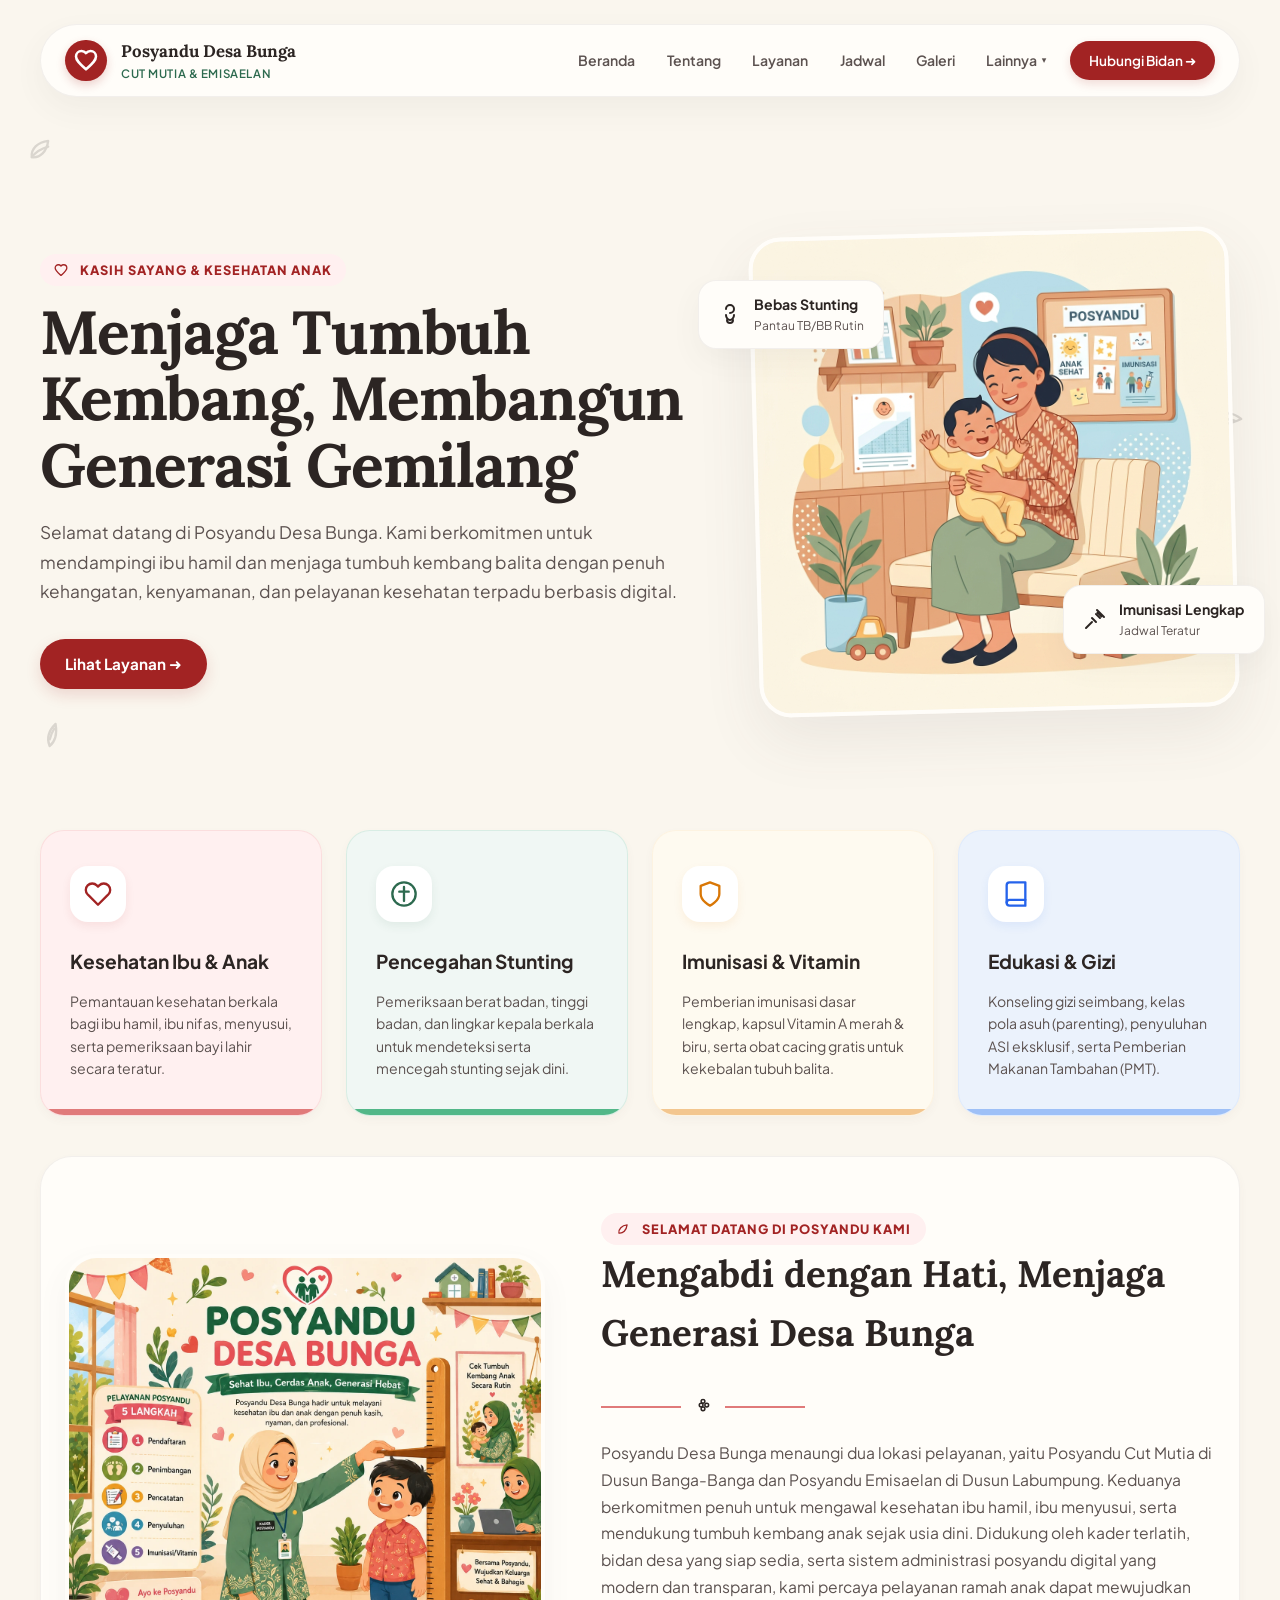
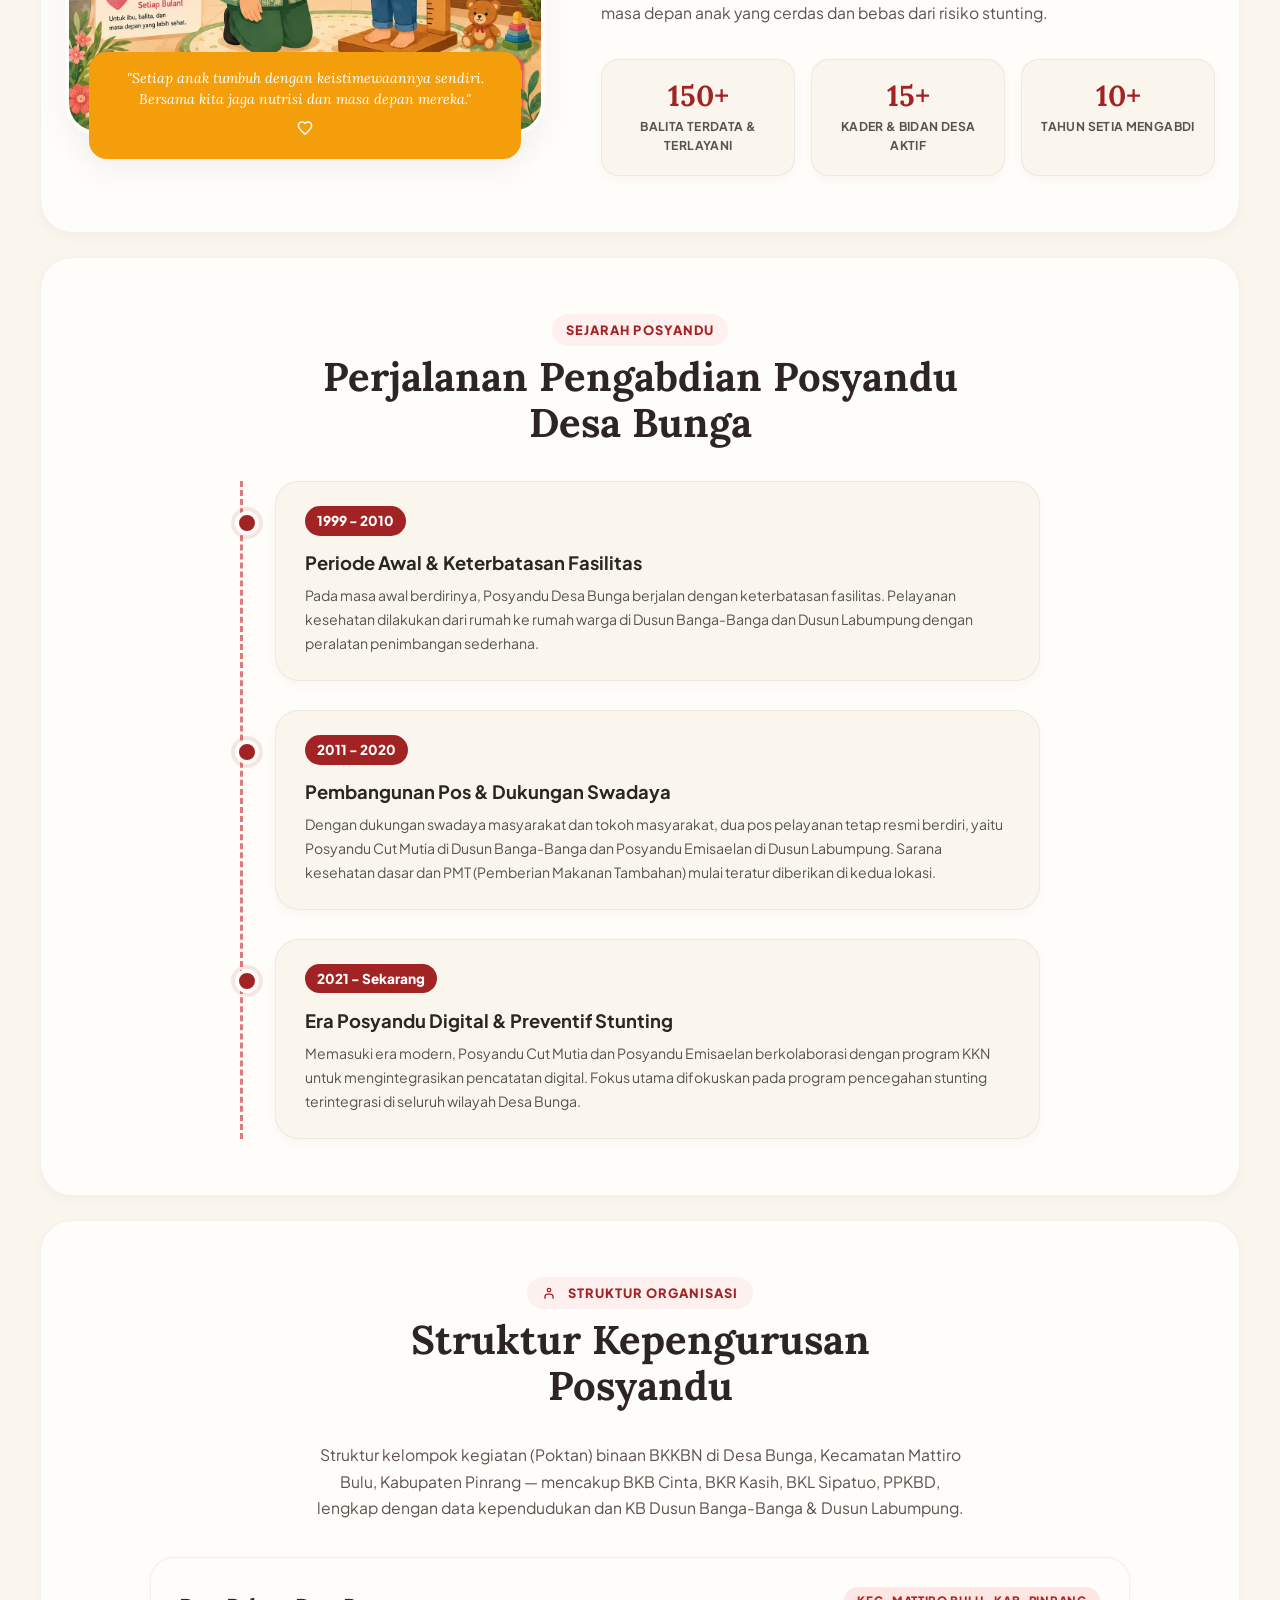
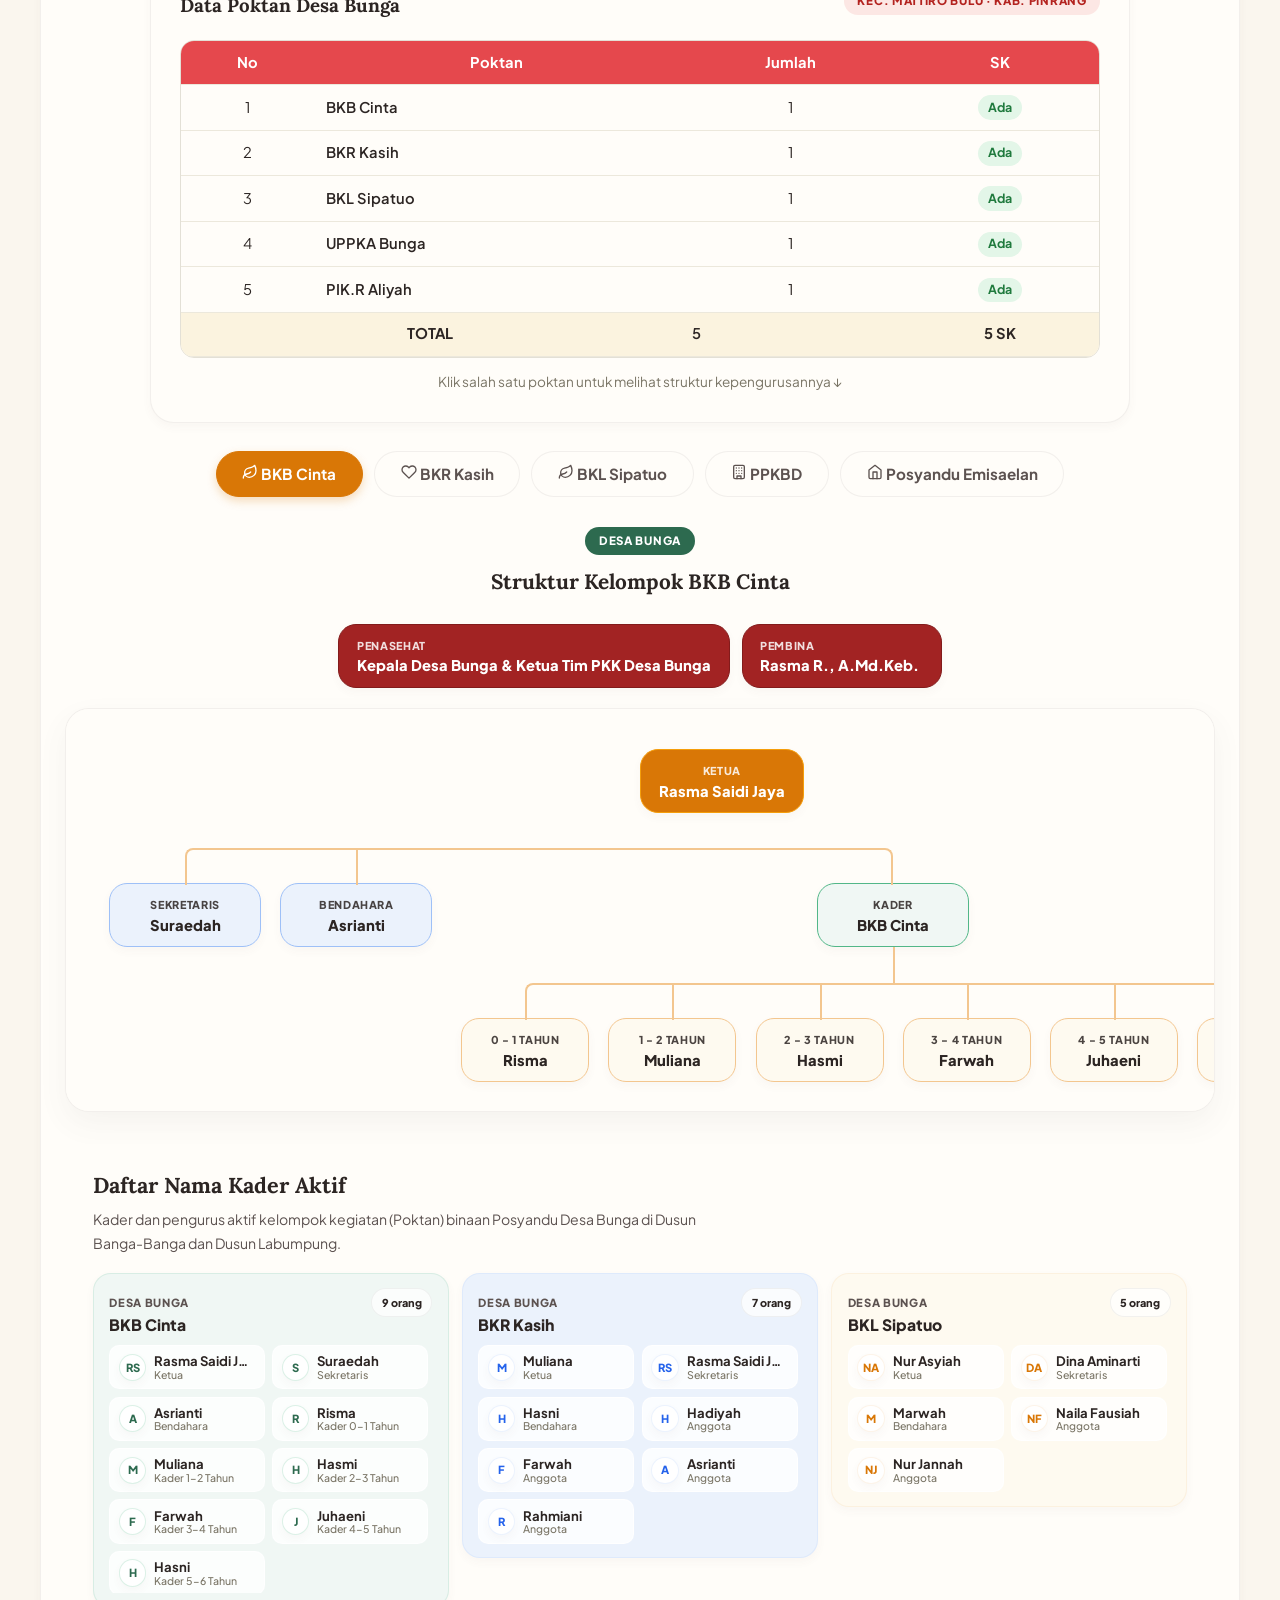
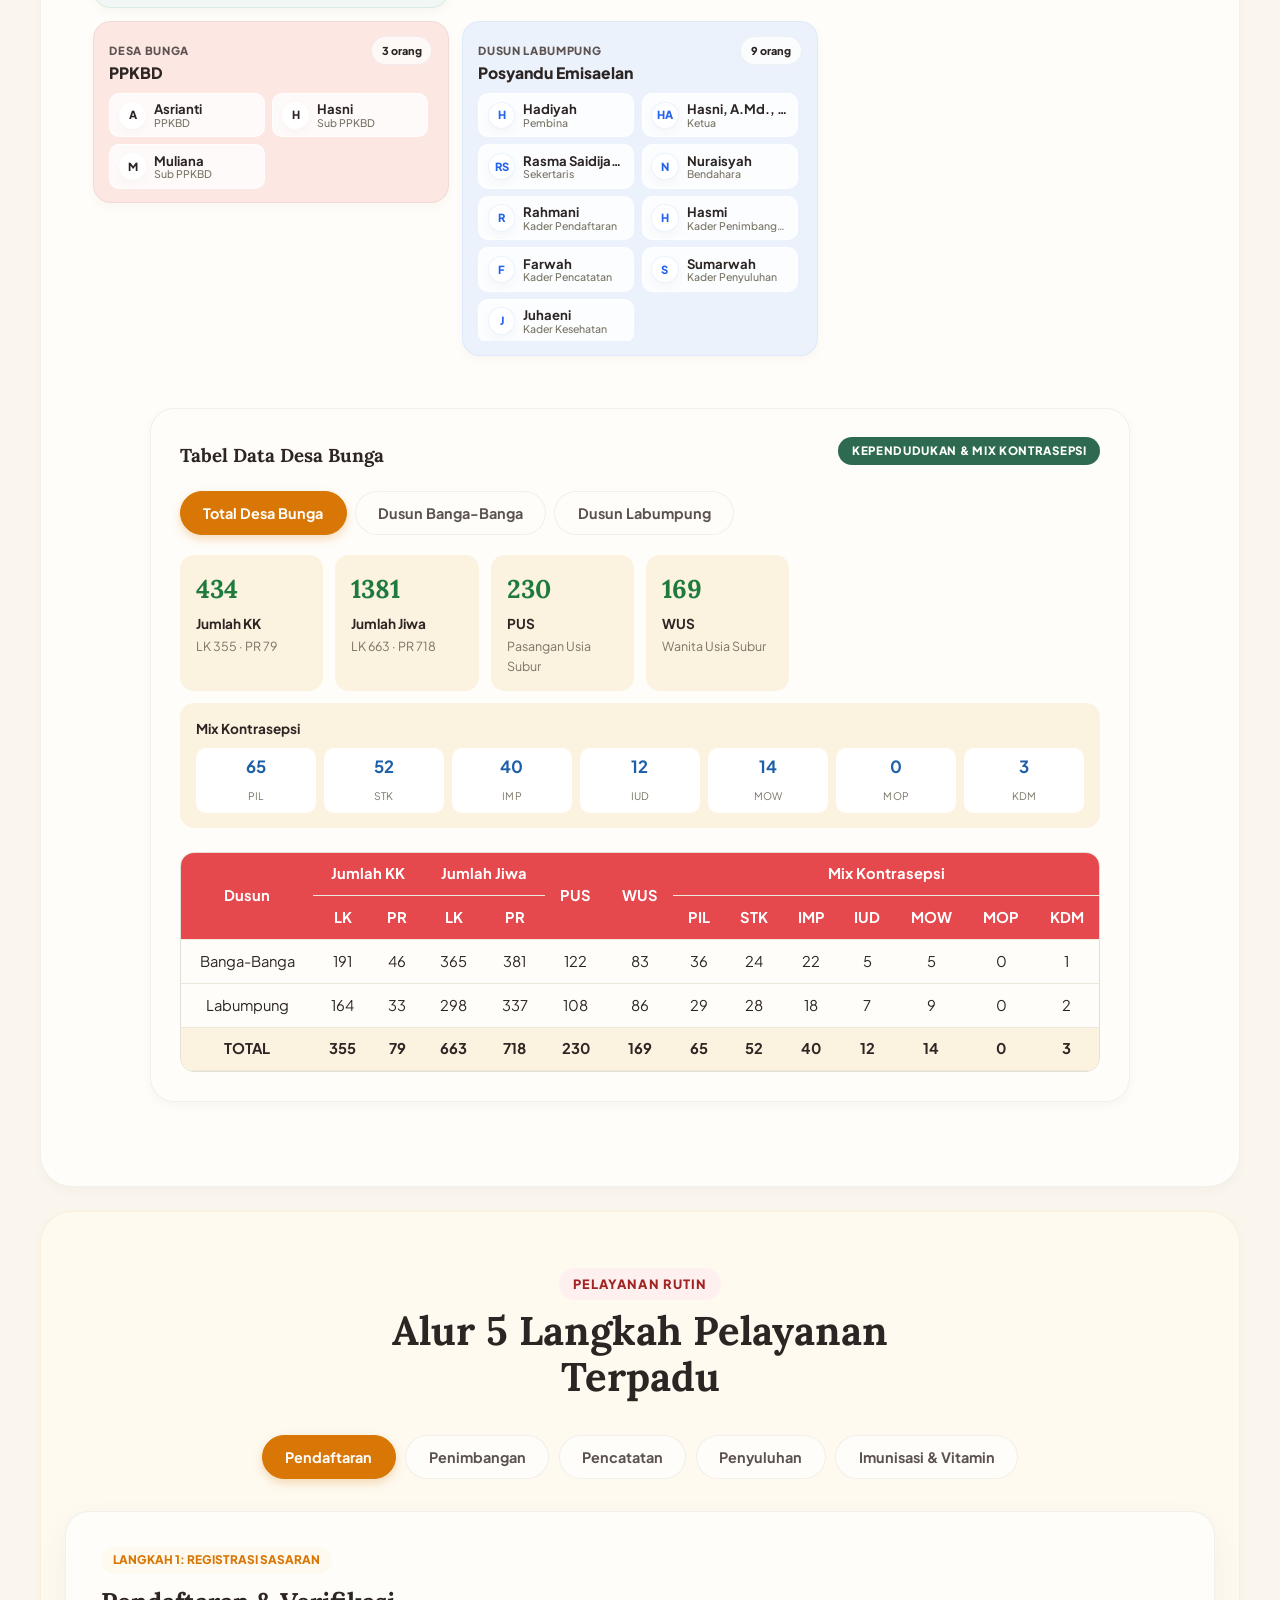
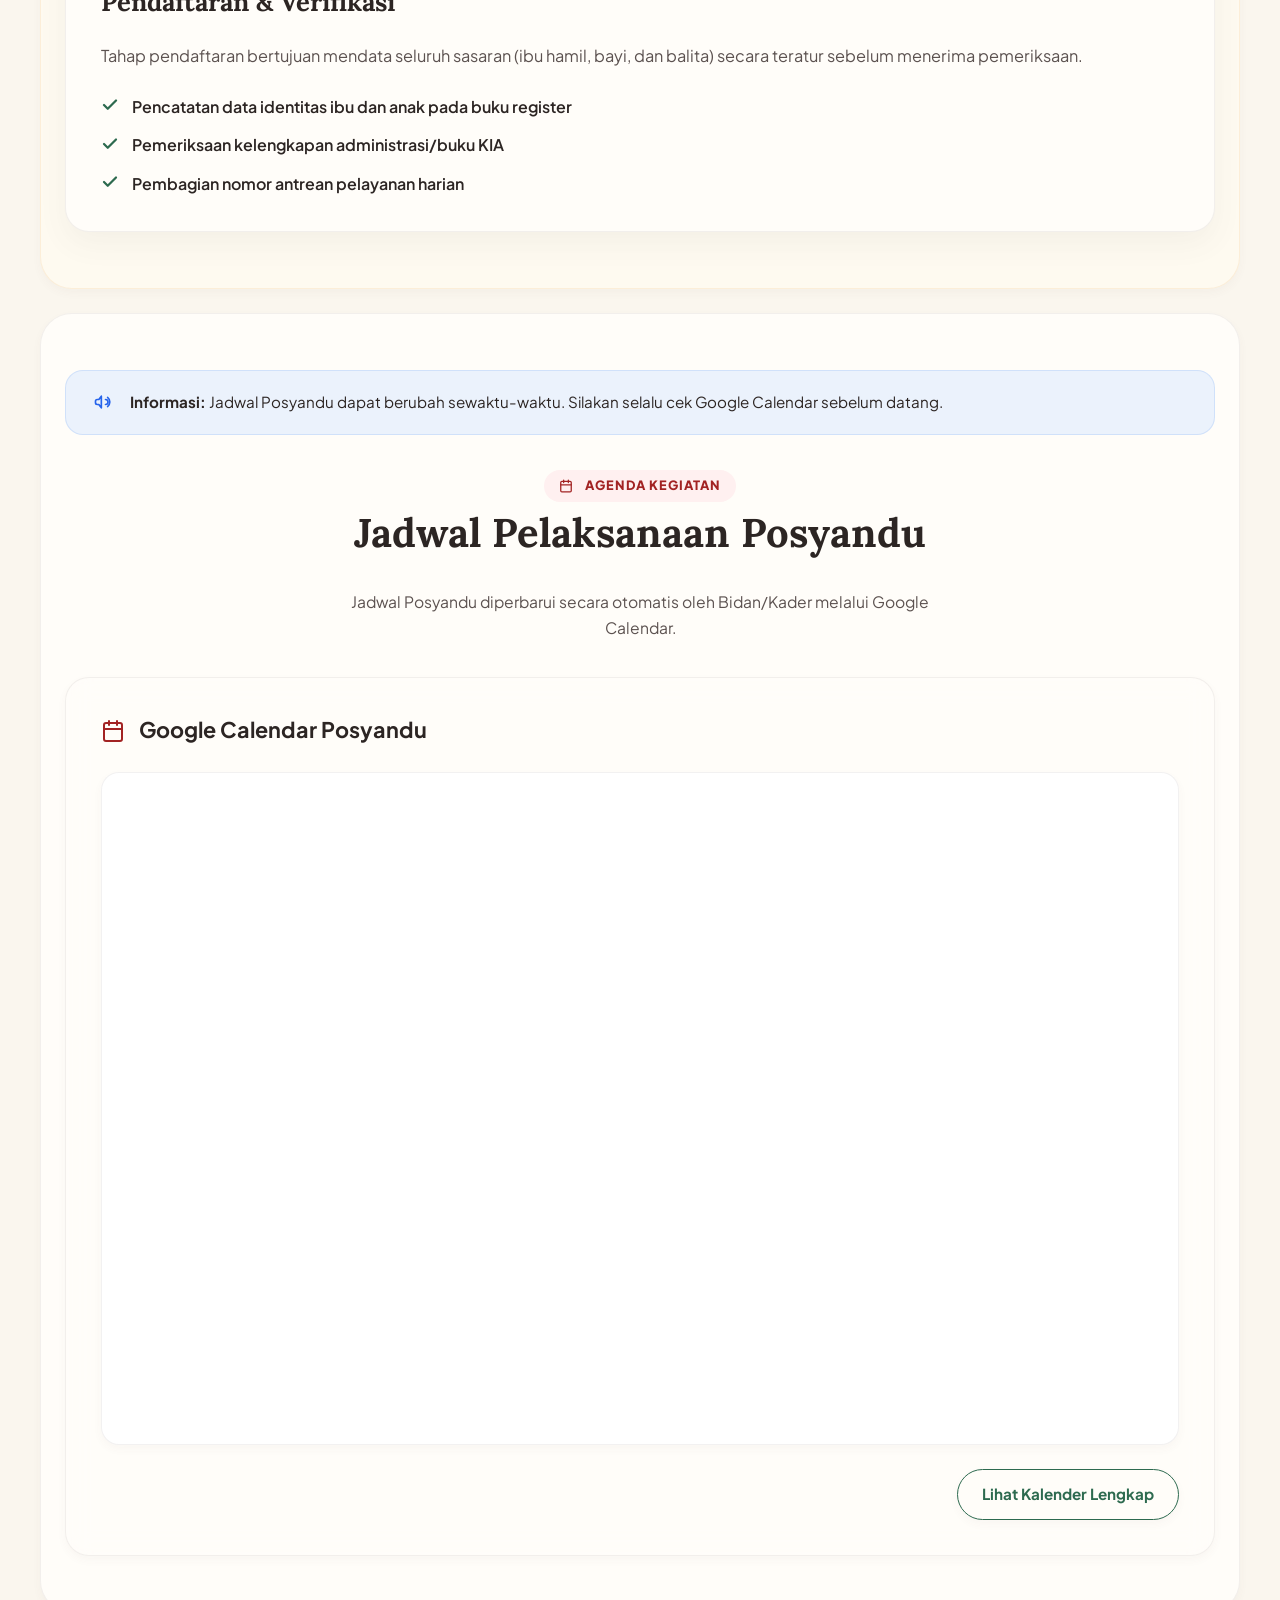
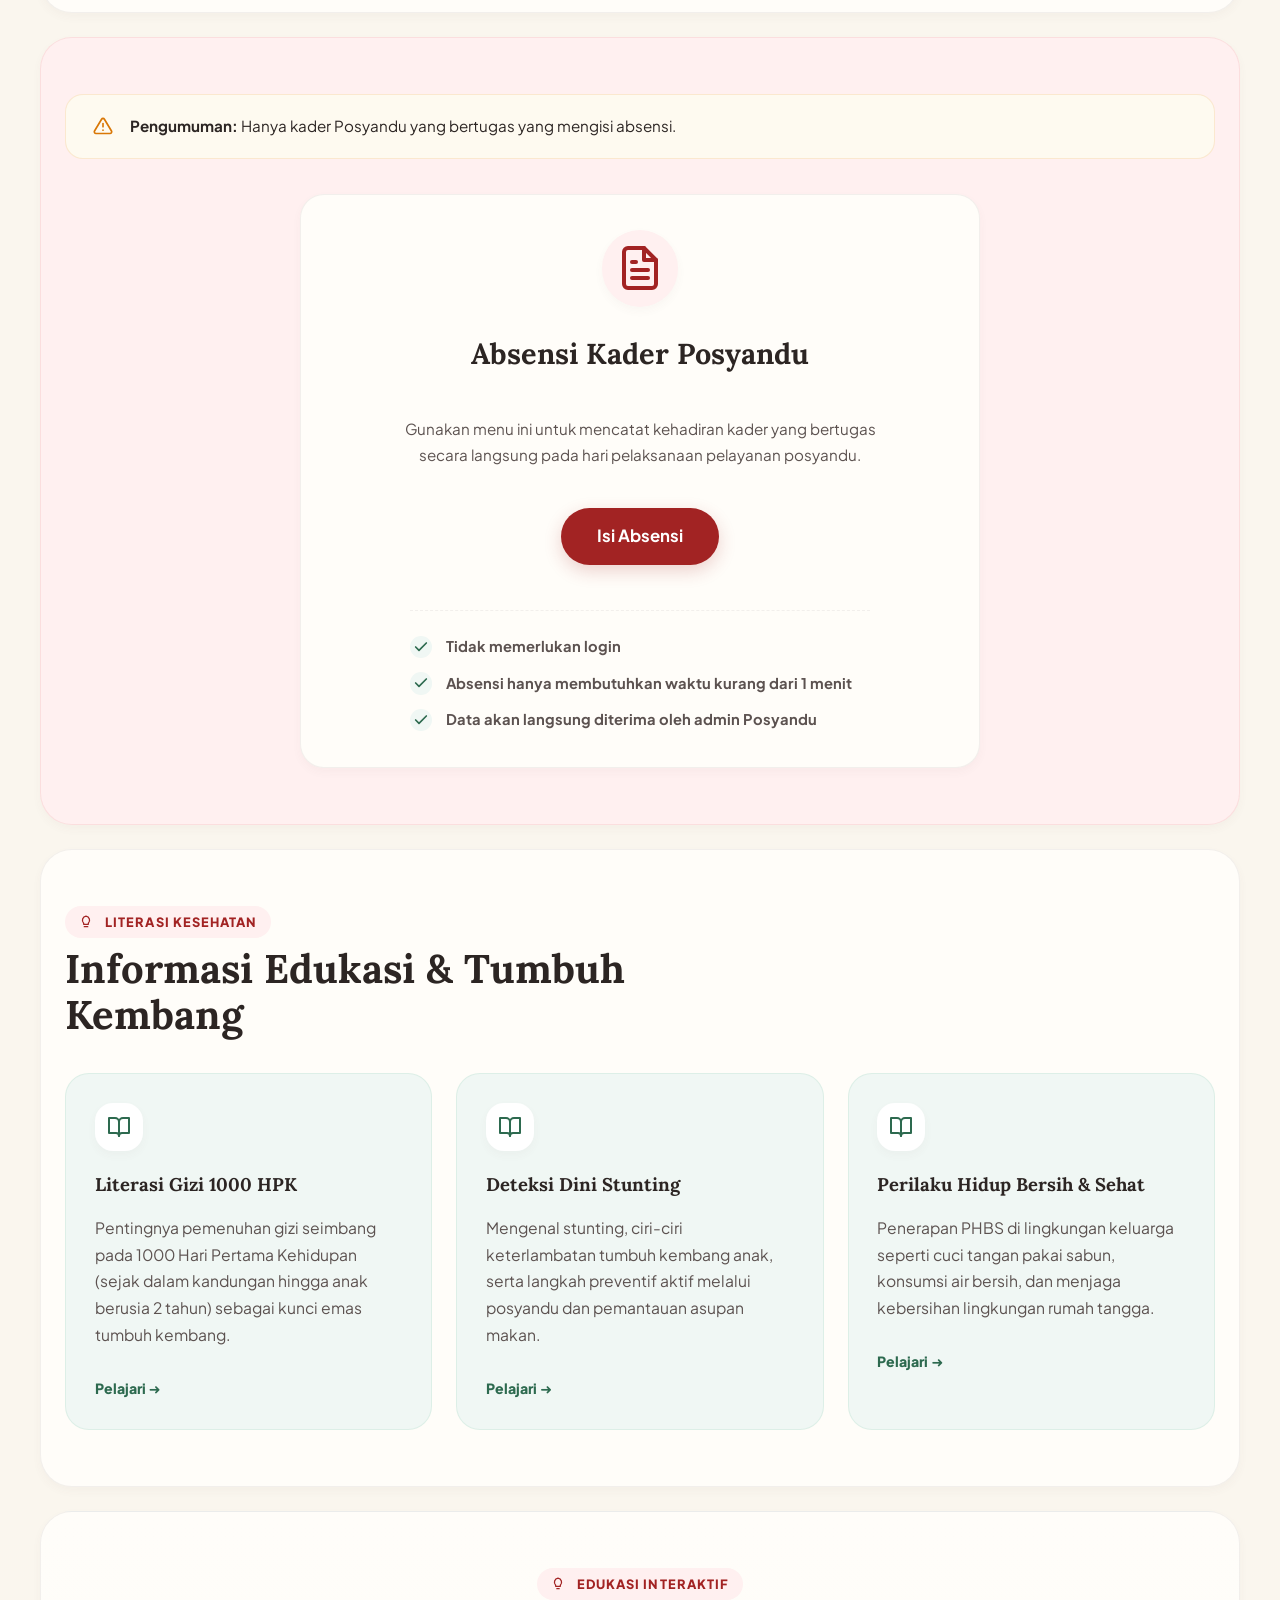
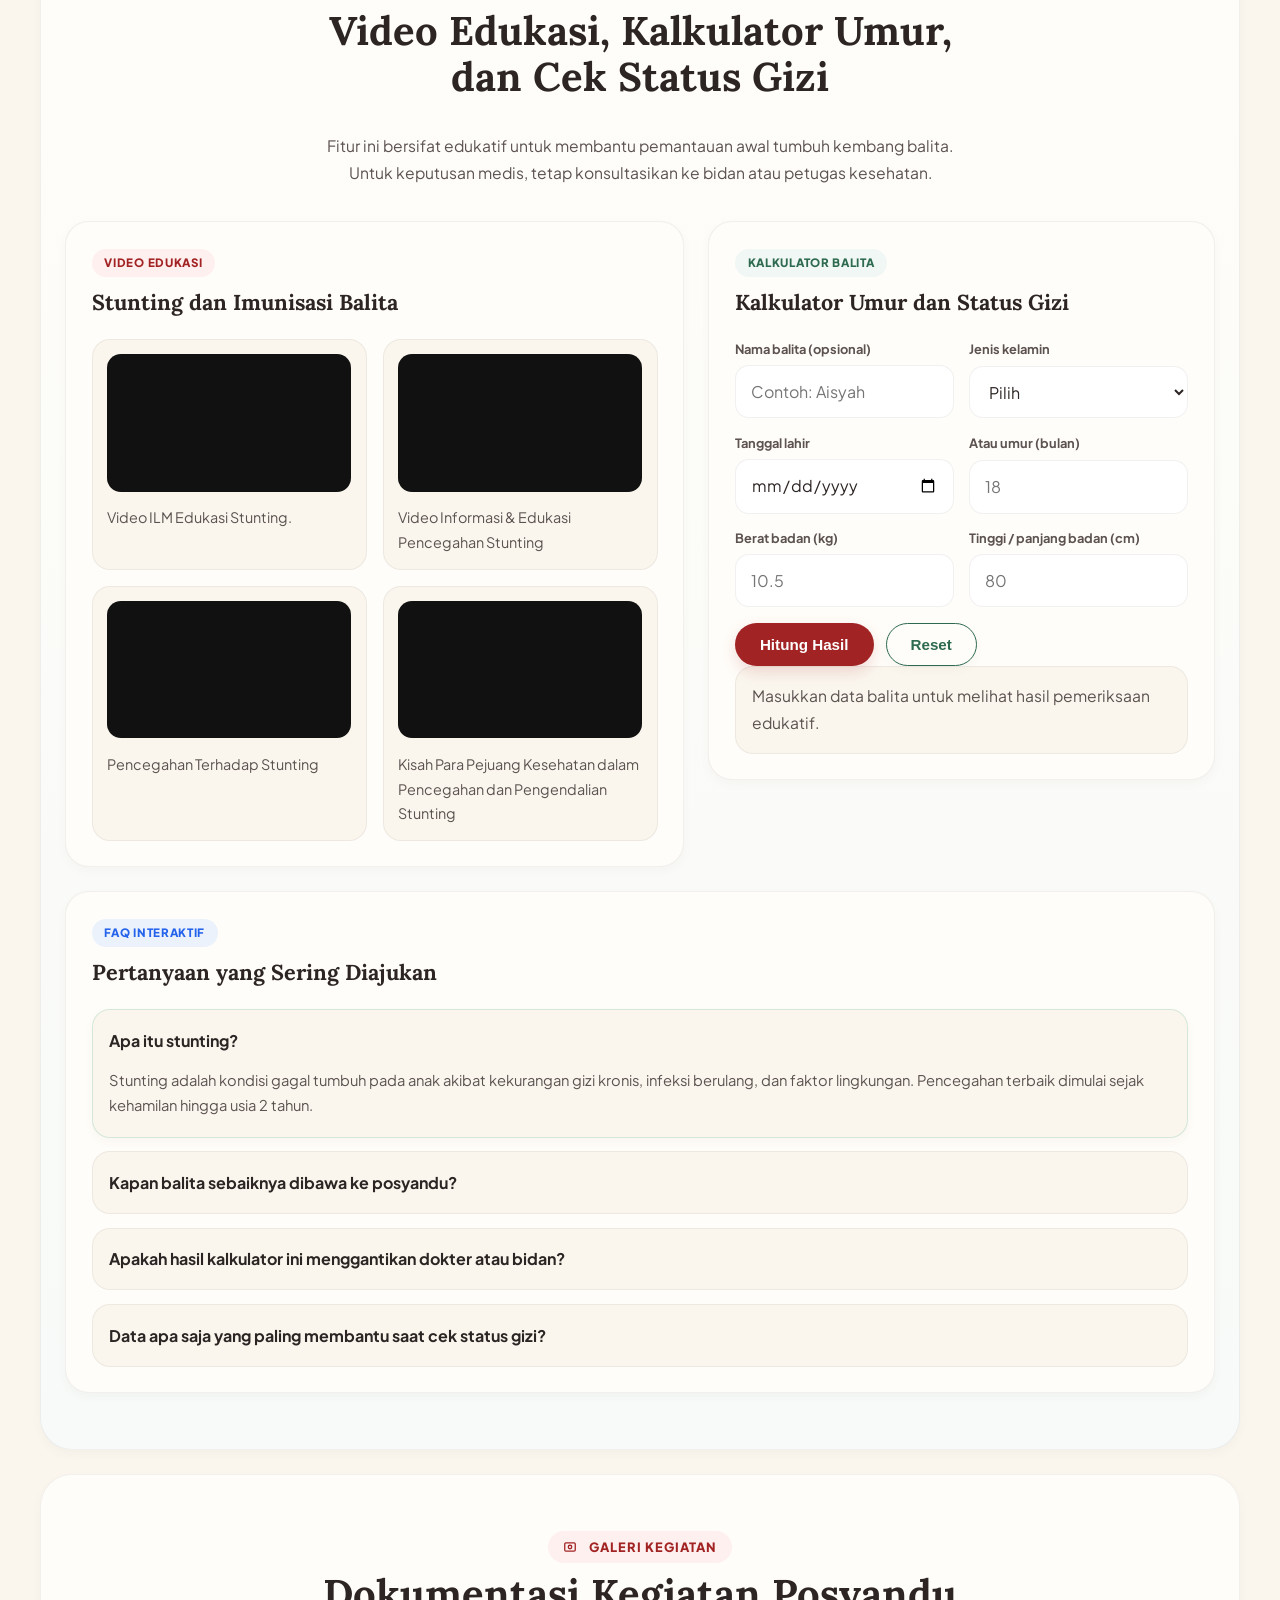
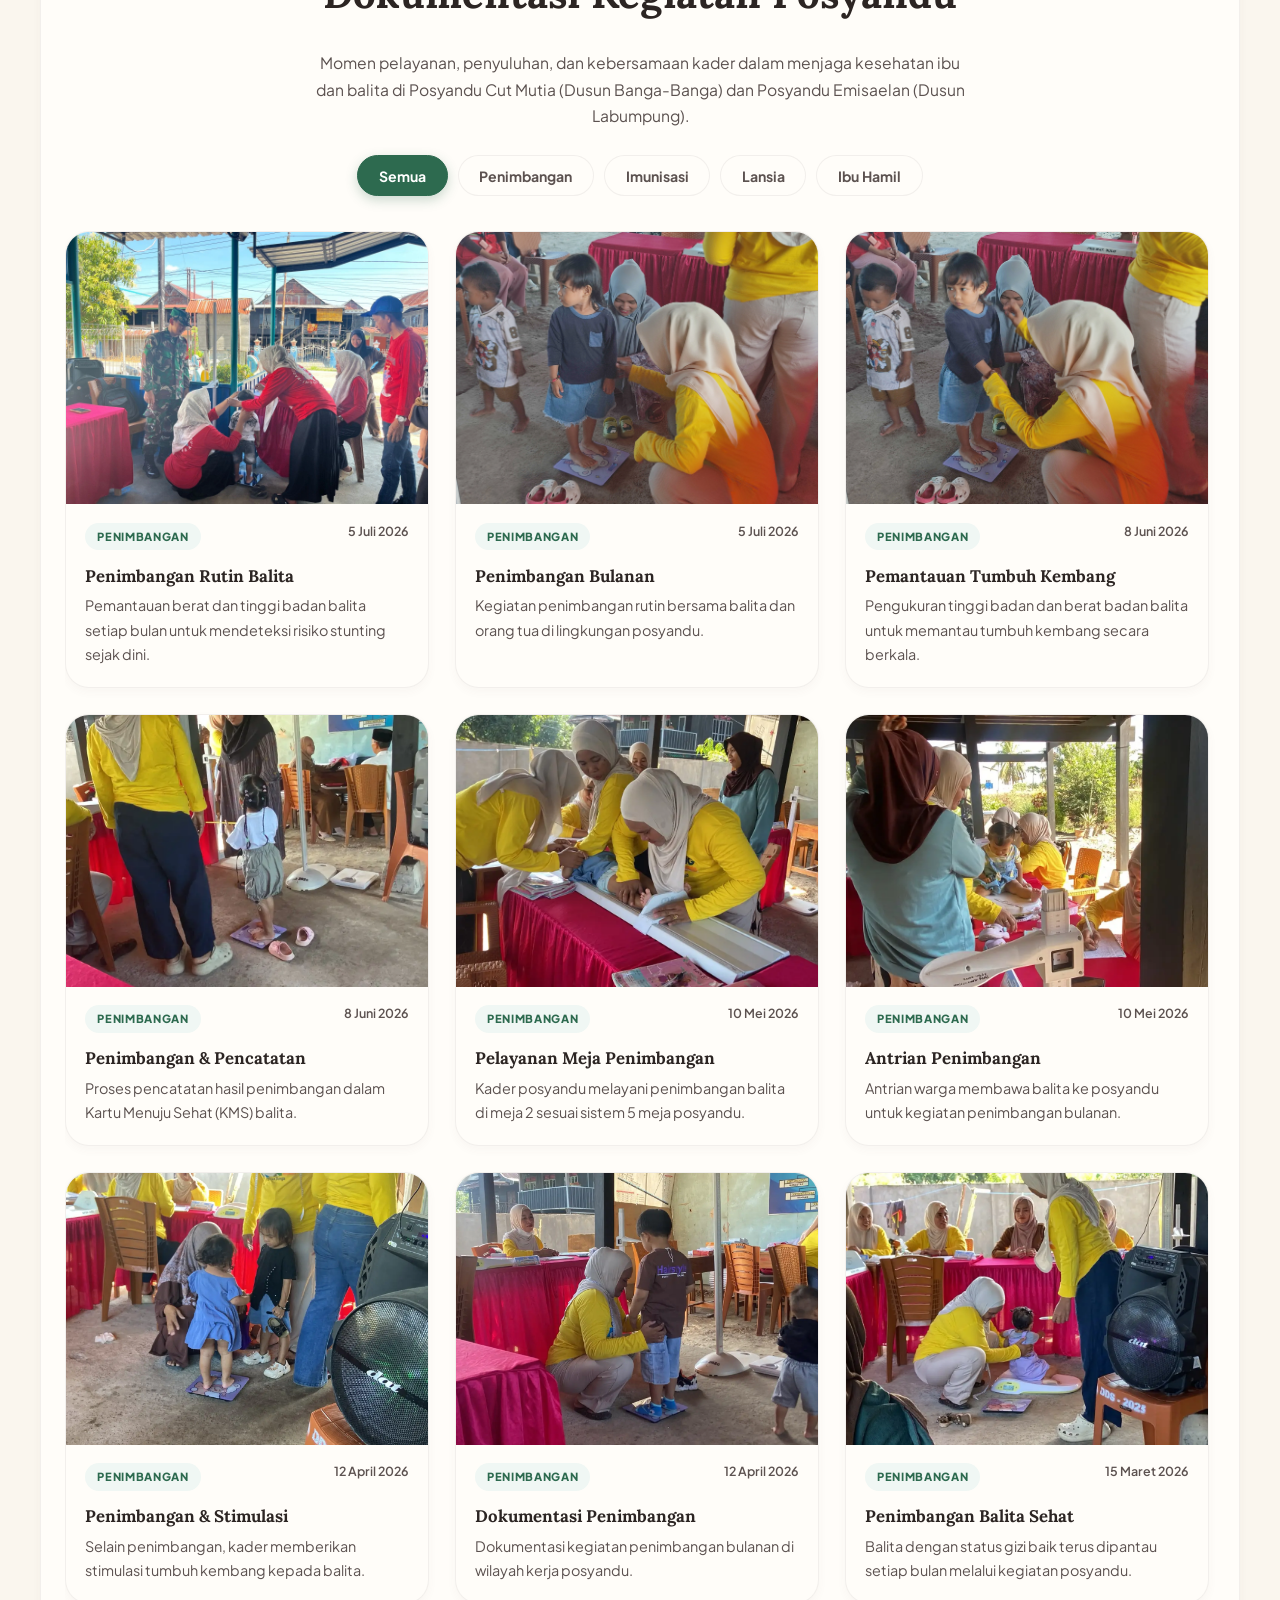
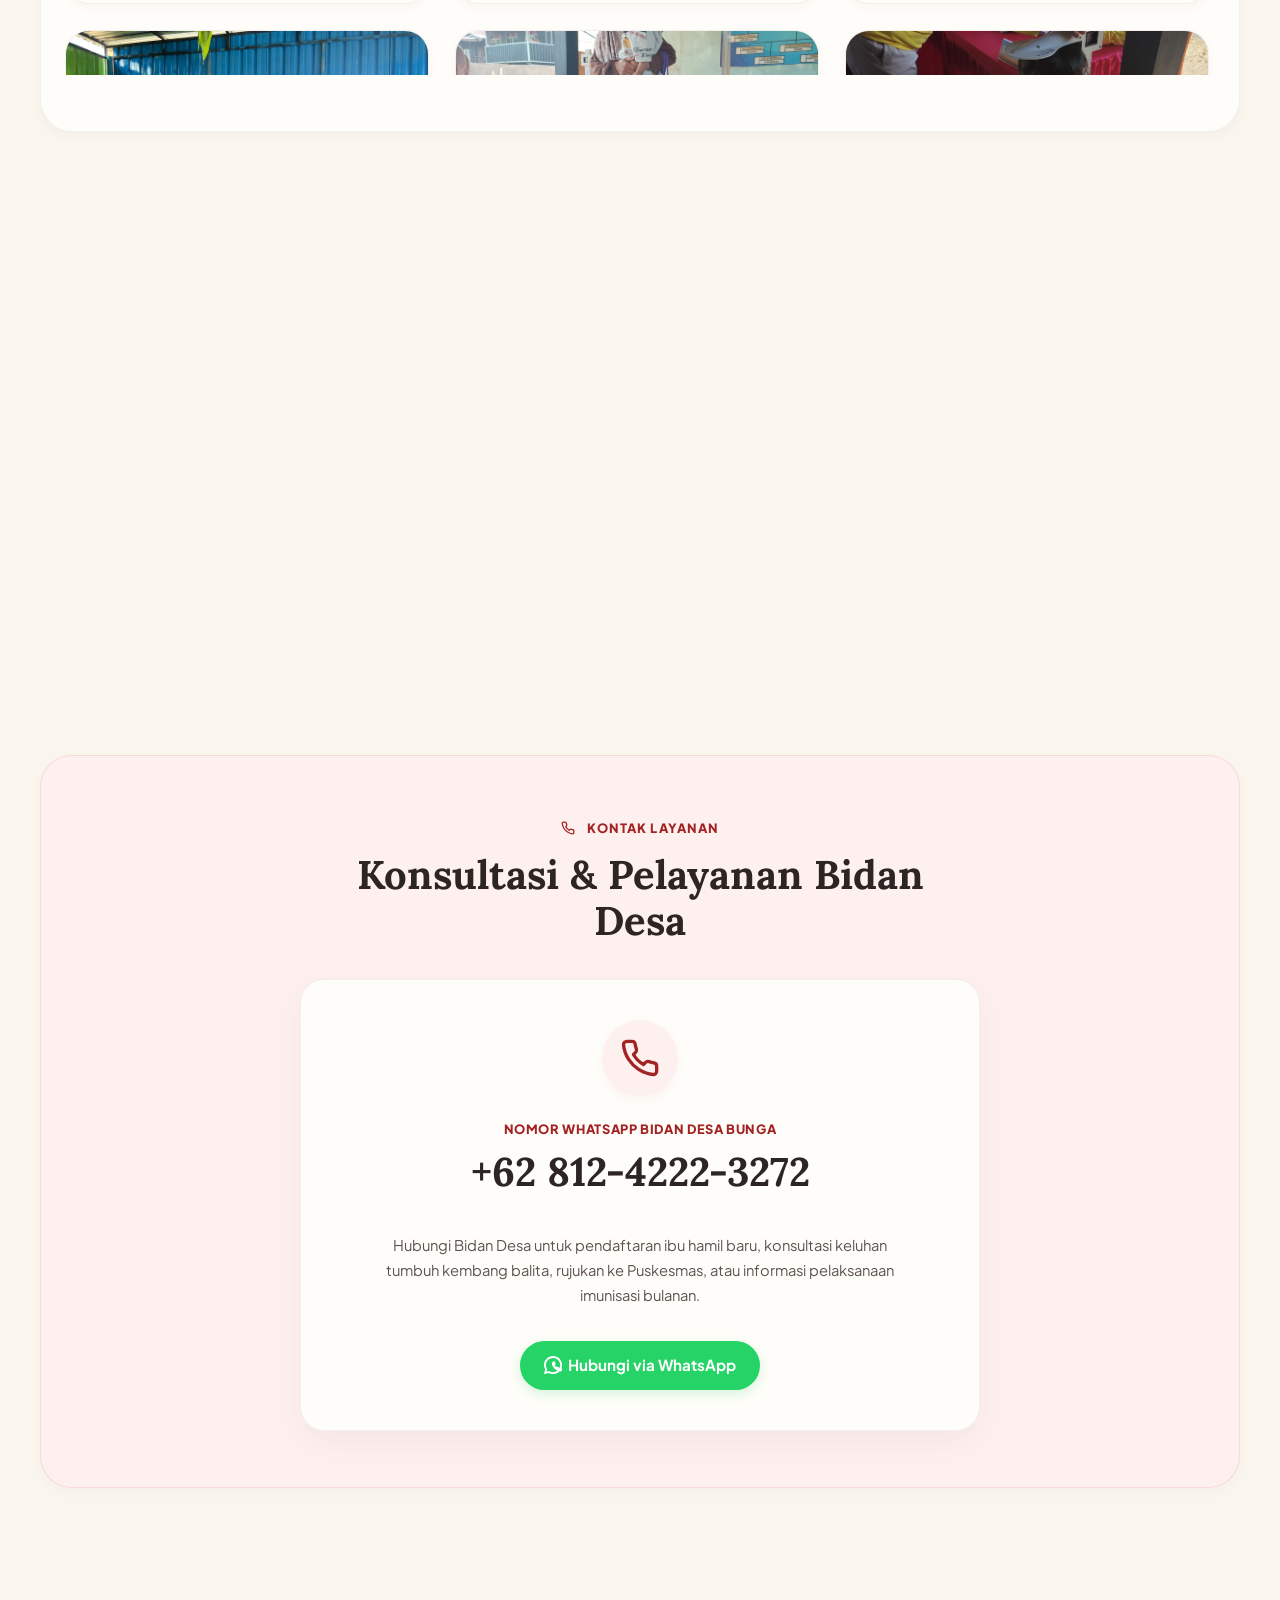
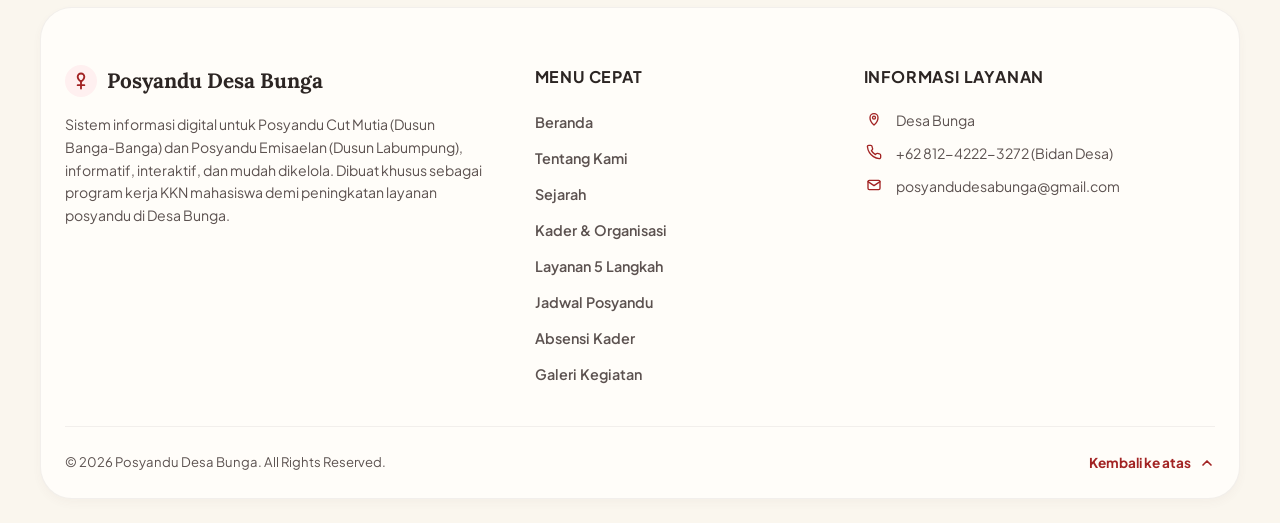
==== commit aca0dee8: "feat: update brand name and improve mobile responsive layout styling" ====
--- a/index.html
+++ b/index.html
@@ -267,7 +267,7 @@
         </svg>
       </span>
       <span>
-        <strong>Posyandu</strong>
+        <strong>Posyandu Desa Bunga</strong>
         <small>Cut Mutia &amp; Emisaelan</small>
       </span>
     </a>
--- a/styles.css
+++ b/styles.css
@@ -1938,6 +1938,38 @@
   display: grid;
   grid-template-columns: repeat(3, minmax(0, 1fr));
   gap: 1.6rem;
+  /* Tampilkan maks 3 baris, selebihnya scroll */
+  max-height: calc((((100vw - 4rem) / 3) * 0.75 + 160px) * 3 + 1.6rem * 2);
+  overflow-y: auto;
+  overflow-x: hidden;
+  padding-right: 6px;
+  scroll-behavior: smooth;
+}
+
+/* Custom scrollbar gallery */
+.gallery-grid::-webkit-scrollbar {
+  width: 6px;
+}
+
+.gallery-grid::-webkit-scrollbar-track {
+  background: var(--bg-muted, #f5f5f5);
+  border-radius: 999px;
+}
+
+.gallery-grid::-webkit-scrollbar-thumb {
+  background: var(--accent-green, #2d6a4f);
+  border-radius: 999px;
+  opacity: 0.7;
+}
+
+.gallery-grid::-webkit-scrollbar-thumb:hover {
+  background: var(--accent-green-dark, #1b4332);
+}
+
+/* Firefox scrollbar */
+.gallery-grid {
+  scrollbar-width: thin;
+  scrollbar-color: var(--accent-green, #2d6a4f) var(--bg-muted, #f5f5f5);
 }
 
 .gallery-card {
@@ -2211,6 +2243,8 @@
 @media (max-width: 720px) {
   .gallery-grid {
     grid-template-columns: 1fr;
+    /* 3 baris × (lebar card full-width × 0.75 + body) + 2 gap */
+    max-height: calc(((100vw - 2rem) * 0.75 + 160px) * 3 + 1.6rem * 2);
   }
 
   .lightbox-prev,
@@ -2239,6 +2273,8 @@
     grid-template-columns: 1fr;
     text-align: center;
     gap: 2rem;
+    min-height: auto;
+    padding: 1.5rem 0 0.5rem;
   }
 
   .hero-actions {
@@ -2247,6 +2283,10 @@
 
   .hero-img {
     max-width: 400px;
+  }
+
+  .hero-image-wrap {
+    order: -1;
   }
 
   .floating-card-1 {
@@ -2275,6 +2315,8 @@
 
   .gallery-grid {
     grid-template-columns: repeat(2, minmax(0, 1fr));
+    /* 3 baris × (lebar card 2-kolom × 0.75 + body) + 2 gap */
+    max-height: calc((((100vw - 4rem) / 2) * 0.75 + 160px) * 3 + 1.6rem * 2);
   }
 
   .welcome-grid {
@@ -3495,7 +3537,8 @@
 
 /* ─── Swipe Horizontal Otomatis untuk Card di Mode Mobile ────────────────────
    Berlaku untuk: Galeri Dokumentasi (.gallery-grid), Video Edukasi (.video-grid),
-   Daftar Kader (.cadres), dan Statistik (.stats-row).
+   Daftar Kader (.cadres), Statistik (.stats-row), Pillar Cards (.pillars-section .grid),
+   dan Education Cards (#education-grid).
    Diletakkan di akhir file agar urutan cascade menang atas aturan grid 1 kolom
    sebelumnya, dan disinkronkan dengan setupAutoSwipe() di script.js. ────────── */
 @media (max-width: 768px) {
@@ -3503,7 +3546,9 @@
   .gallery-grid,
   .video-grid,
   .stats-row,
-  .cadres {
+  .cadres,
+  .pillars-section .grid,
+  #education-grid {
     display: flex;
     grid-template-columns: none;
     flex-wrap: nowrap;
@@ -3521,7 +3566,9 @@
   .gallery-grid::-webkit-scrollbar,
   .video-grid::-webkit-scrollbar,
   .stats-row::-webkit-scrollbar,
-  .cadres::-webkit-scrollbar {
+  .cadres::-webkit-scrollbar,
+  .pillars-section .grid::-webkit-scrollbar,
+  #education-grid::-webkit-scrollbar {
     display: none;
     height: 0;
   }
@@ -3549,4 +3596,191 @@
   .cadre-name-list {
     max-height: 13rem;
   }
+
+  /* Pillar cards: lebar 82% agar sedikit mengintip, mendorong swipe */
+  .pillars-section .grid>.pillar-card {
+    flex: 0 0 82%;
+    max-width: 82%;
+    scroll-snap-align: center;
+  }
+
+  /* Education cards: lebar 86% agar sedikit mengintip */
+  #education-grid>.education-item {
+    flex: 0 0 86%;
+    max-width: 86%;
+    scroll-snap-align: center;
+  }
+}
+
+/* ==================================================
+   RAPIKAN TAMPILAN MOBILE — Penyempurnaan Tambahan
+   Diletakkan di akhir file agar cascade menang atas
+   aturan-aturan sebelumnya. Menargetkan HP kecil-menengah
+   (≤ 640px) dan HP sangat kecil (≤ 380px, mis. SE/iPhone mini).
+   ================================================== */
+@media (max-width: 640px) {
+
+  /* Dekorasi daun mengambang dimatikan di mobile: mengurangi
+     "noise" visual dan potensi tumpang tindih dengan teks/tombol. */
+  .leaf-decor {
+    display: none;
+  }
+
+  /* Header lebih ringkas & tidak sempit di layar kecil */
+  .site-header {
+    top: 0.6rem;
+    padding: 0.65rem 1rem;
+    border-radius: 22px;
+  }
+
+  .brand {
+    gap: 0.6rem;
+  }
+
+  .brand-mark {
+    width: 2.2rem;
+    height: 2.2rem;
+  }
+
+  .brand strong {
+    font-size: 0.95rem;
+  }
+
+  main {
+    padding: 1.2rem 0 3.5rem;
+  }
+
+  .section {
+    padding: 1.8rem 1.1rem;
+    margin-top: 1.1rem;
+    border-radius: var(--radius-lg);
+  }
+
+  .section-heading {
+    margin-bottom: 1.6rem;
+  }
+
+  .heading-subtext {
+    font-size: 0.9rem;
+  }
+
+  /* Kartu-kartu besar: padding lebih pas untuk layar kecil */
+  .contact-card,
+  .attendance-card {
+    padding: 1.6rem 1.2rem;
+  }
+
+  .contact-icon-wrap,
+  .attendance-icon-wrap {
+    width: 3.8rem;
+    height: 3.8rem;
+  }
+
+  .attendance-card h2 {
+    font-size: 1.45rem;
+  }
+
+  .attendance-card .btn-lg {
+    width: 100%;
+    padding: 0.85rem 1.4rem;
+  }
+
+  .org-chart-wrap {
+    padding: 1.6rem 0.9rem 1.3rem;
+  }
+
+  .org-chart-tabs .tab {
+    font-size: 0.85rem;
+    padding: 0.65rem 1.1rem;
+  }
+
+  .poktan-hint {
+    font-size: 0.78rem;
+  }
+
+  /* Tabel data (poktan & desa) sedikit lebih ringkas agar
+     kolom lebih banyak terlihat sebelum perlu digeser */
+  .poktan-table,
+  .poktan-table th,
+  .poktan-table td {
+    font-size: 0.82rem;
+  }
+
+  .village-table,
+  .village-table th,
+  .village-table td {
+    font-size: 0.78rem;
+  }
+
+  .poktan-table th,
+  .poktan-table td,
+  .village-table th,
+  .village-table td {
+    padding: 0.5rem 0.55rem;
+  }
+
+  .village-stat-value {
+    font-size: 1.35rem;
+  }
+
+  /* Peek pada kartu yang bisa digeser dibuat sedikit lebih lebar
+     supaya konten utama lebih mudah dibaca sekali lihat */
+  .gallery-grid>.gallery-card,
+  .video-grid>.video-item {
+    flex-basis: 90%;
+    max-width: 90%;
+  }
+
+  .stats-row>.stat-card {
+    flex-basis: 72%;
+    max-width: 72%;
+  }
+
+  .filter-pill,
+  .service-tabs .tab {
+    font-size: 0.8rem;
+    padding: 0.55rem 0.9rem;
+  }
+
+  .faq-item summary {
+    font-size: 0.92rem;
+  }
+
+  .footer-logo strong {
+    font-size: 1.15rem;
+  }
+
+  .site-footer {
+    padding: 2.5rem 1.2rem 1.2rem;
+    border-radius: var(--radius-lg);
+  }
+}
+
+@media (max-width: 380px) {
+
+  .hero-copy p {
+    font-size: 0.98rem;
+    margin-bottom: 1.5rem;
+  }
+
+  .hero-actions .btn {
+    width: 100%;
+  }
+
+  .brand small {
+    display: none;
+  }
+
+  .eyebrow {
+    font-size: 0.72rem;
+    padding: 0.3rem 0.7rem;
+  }
+
+  .contact-phone {
+    font-size: 1.5rem;
+  }
+
+  .service-tabs .tab {
+    flex: 1 1 100%;
+  }
 }
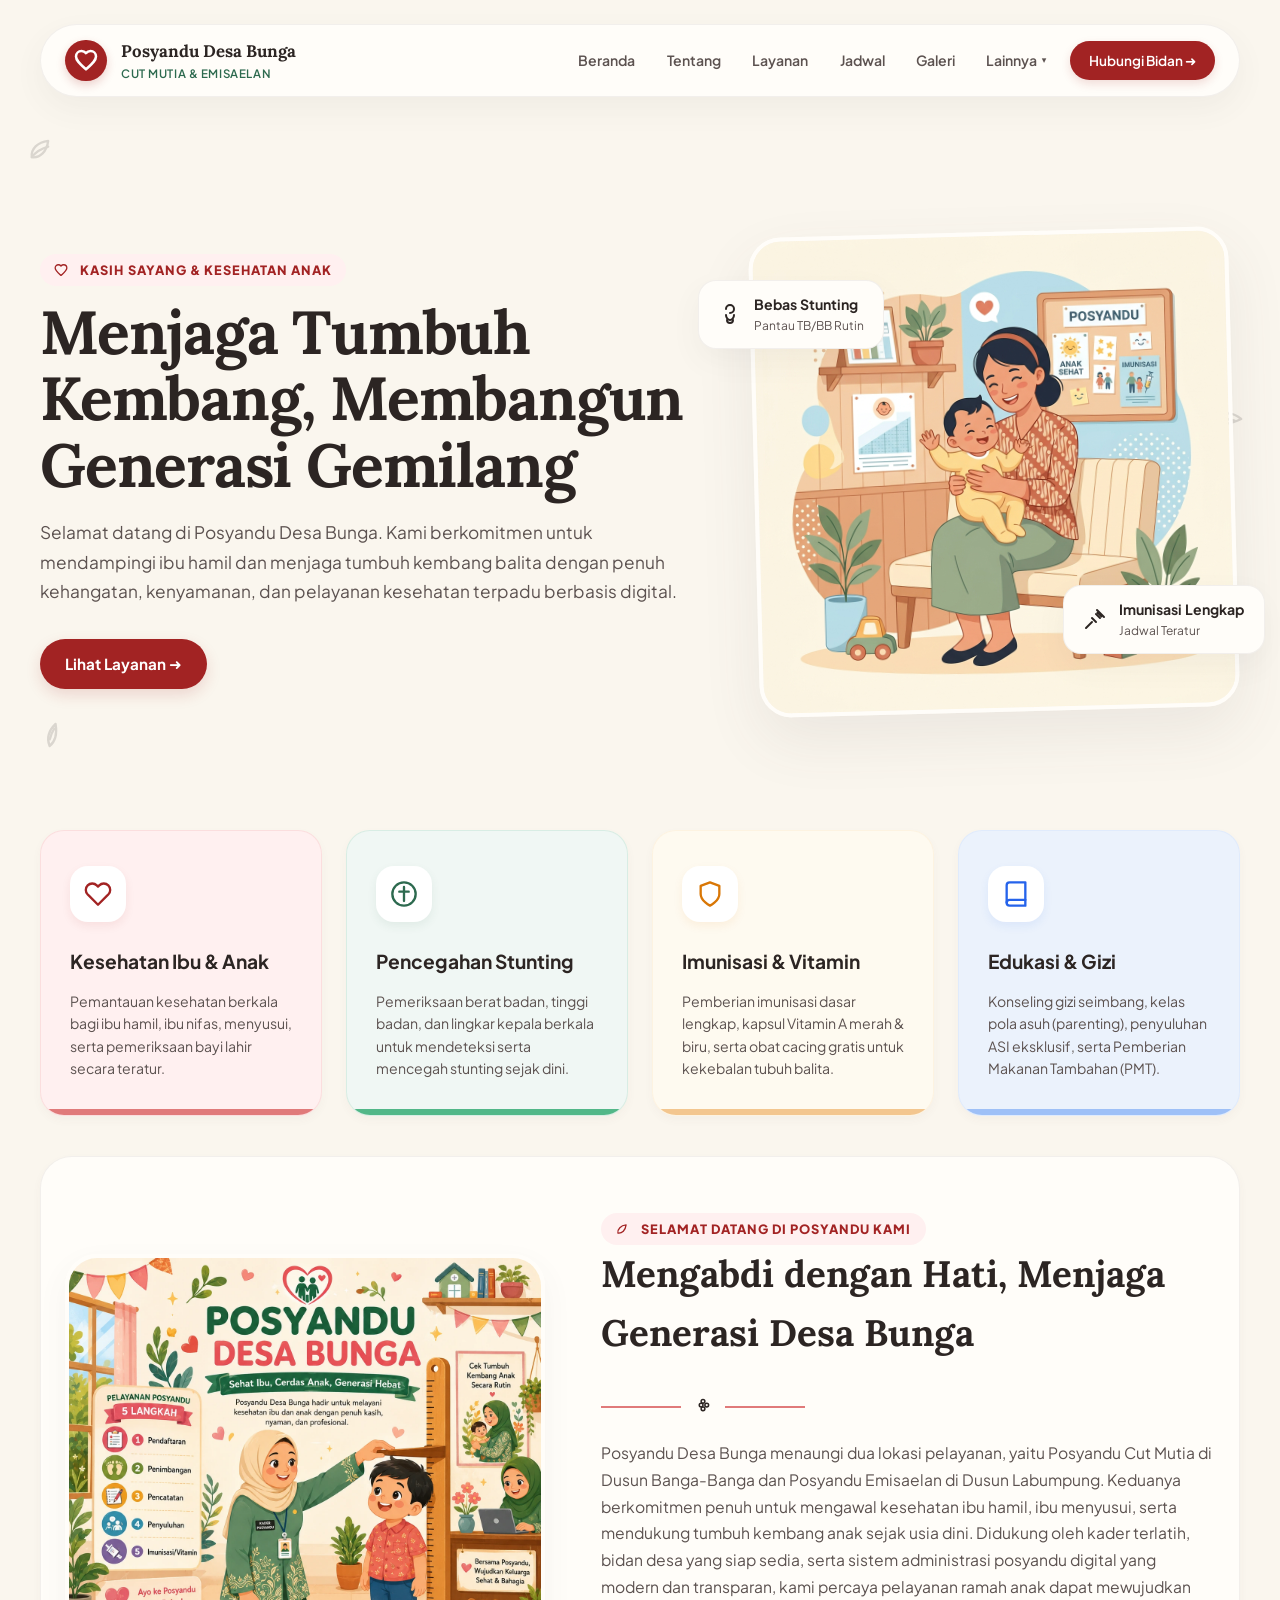
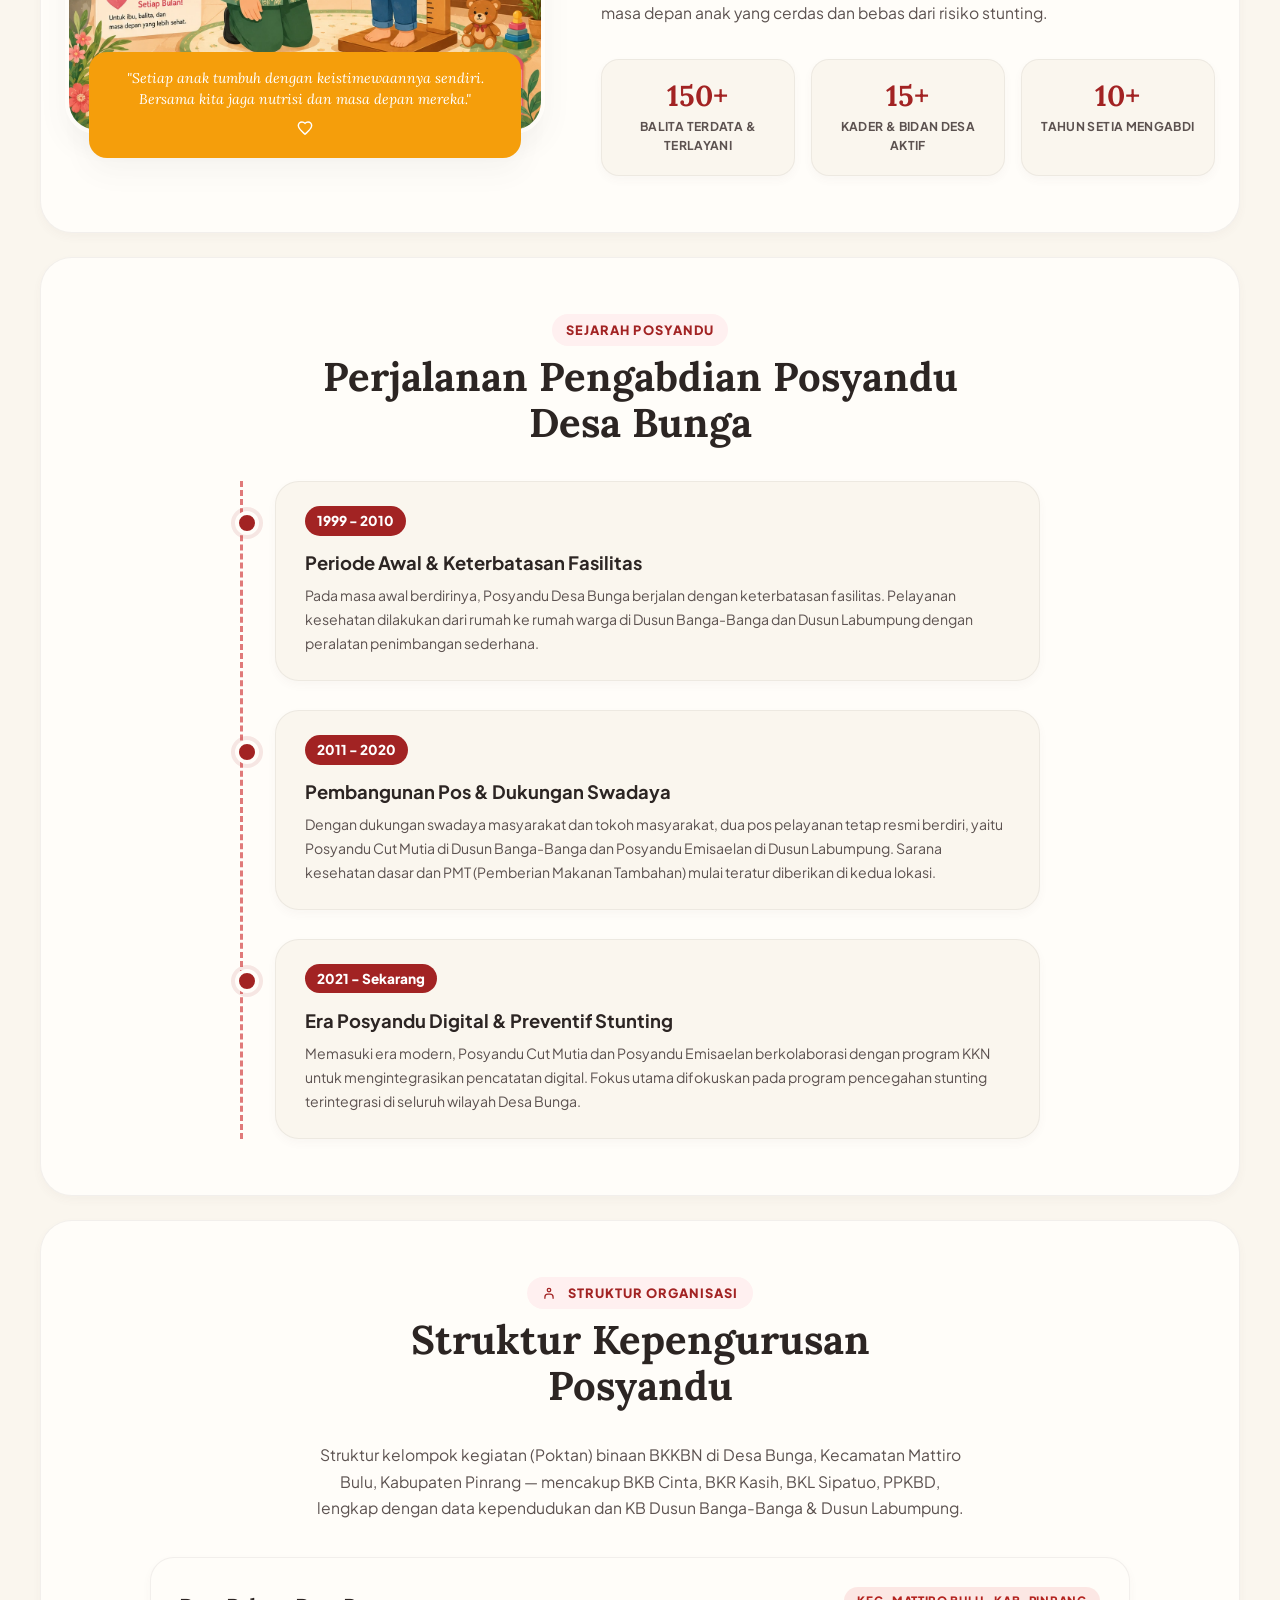
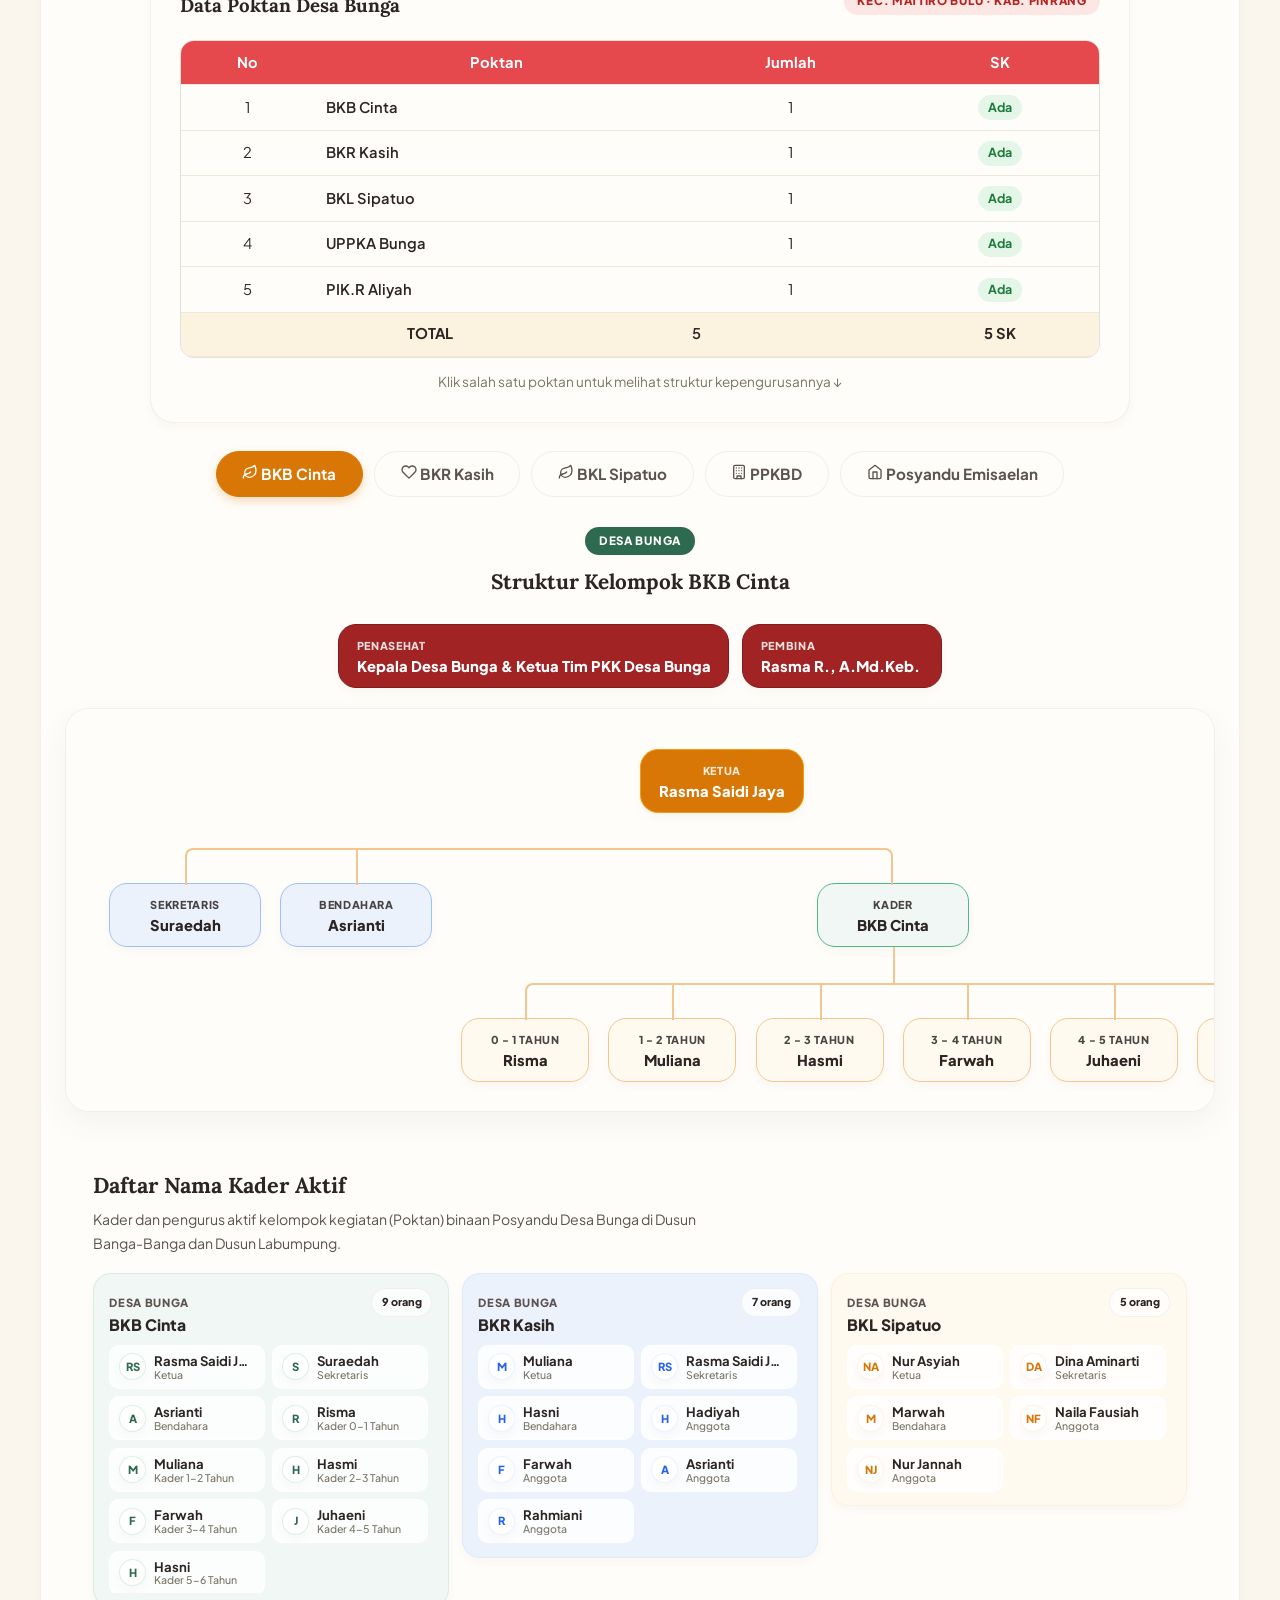
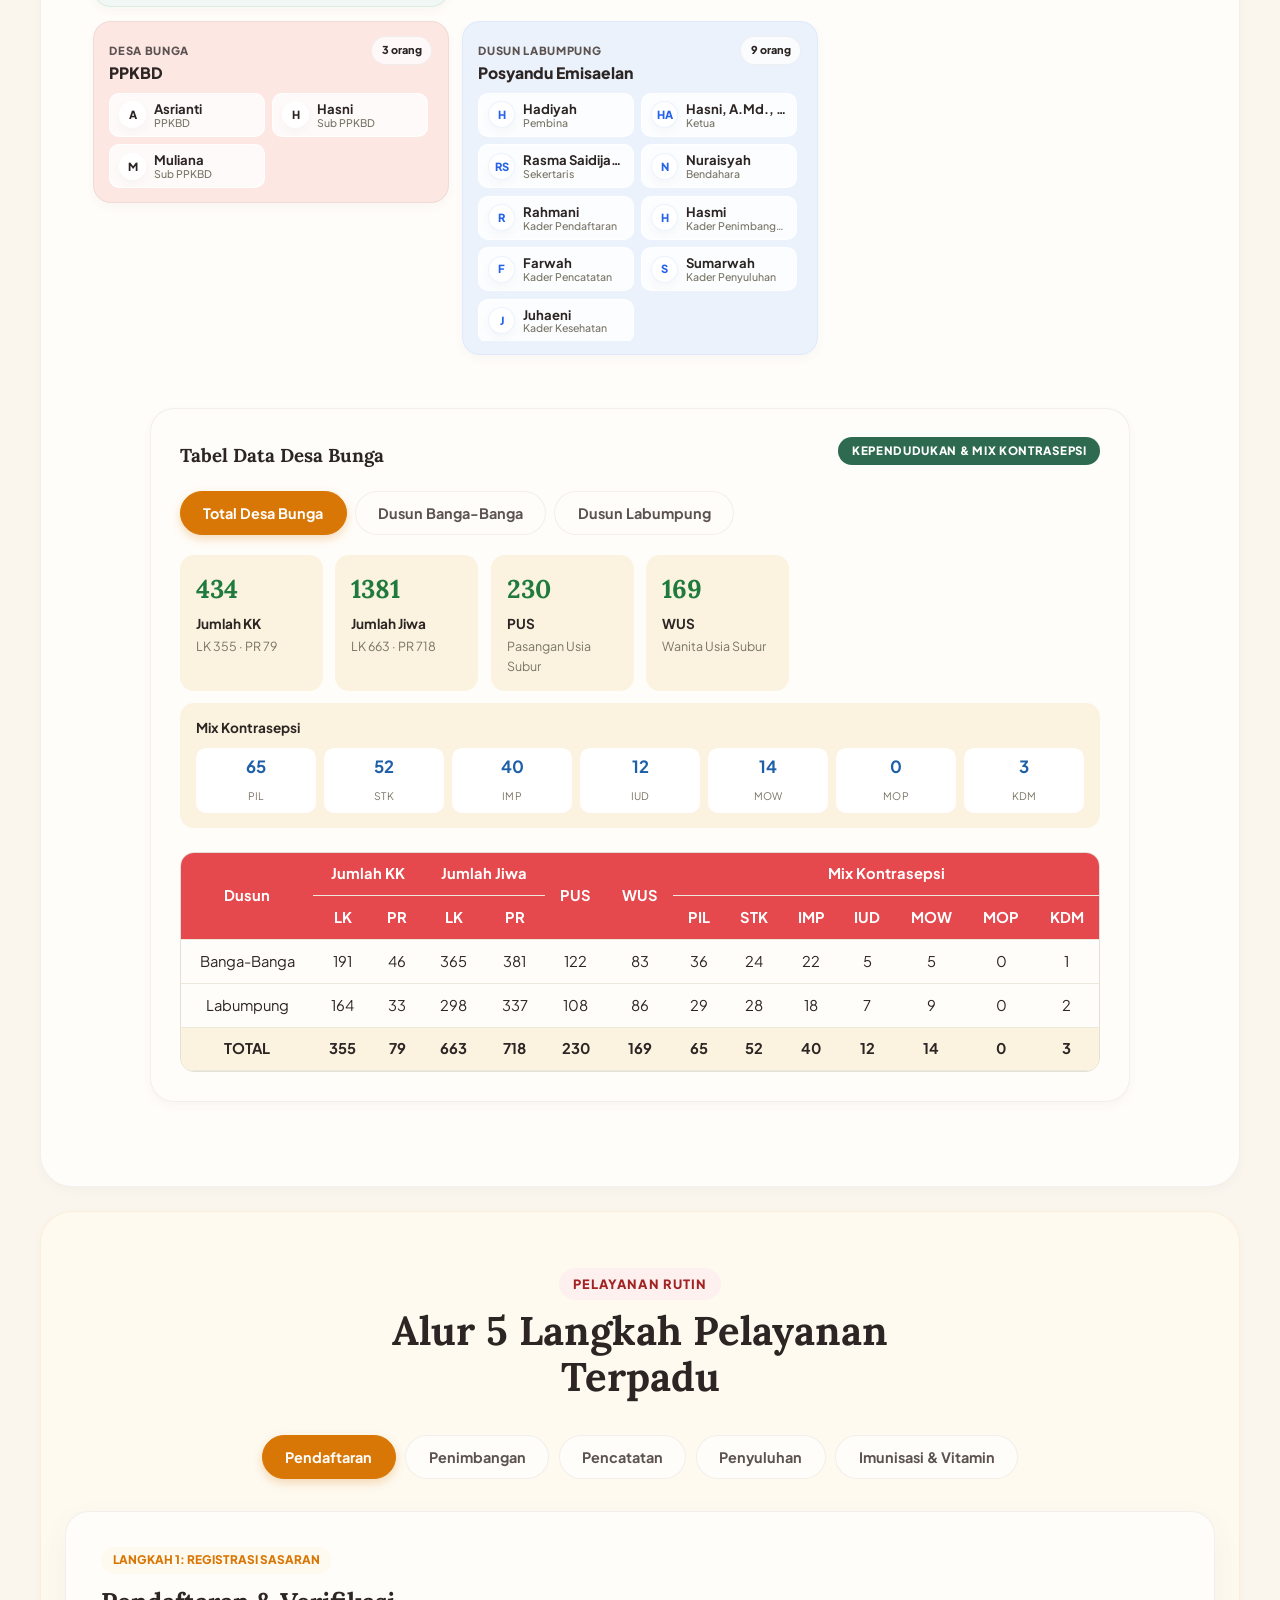
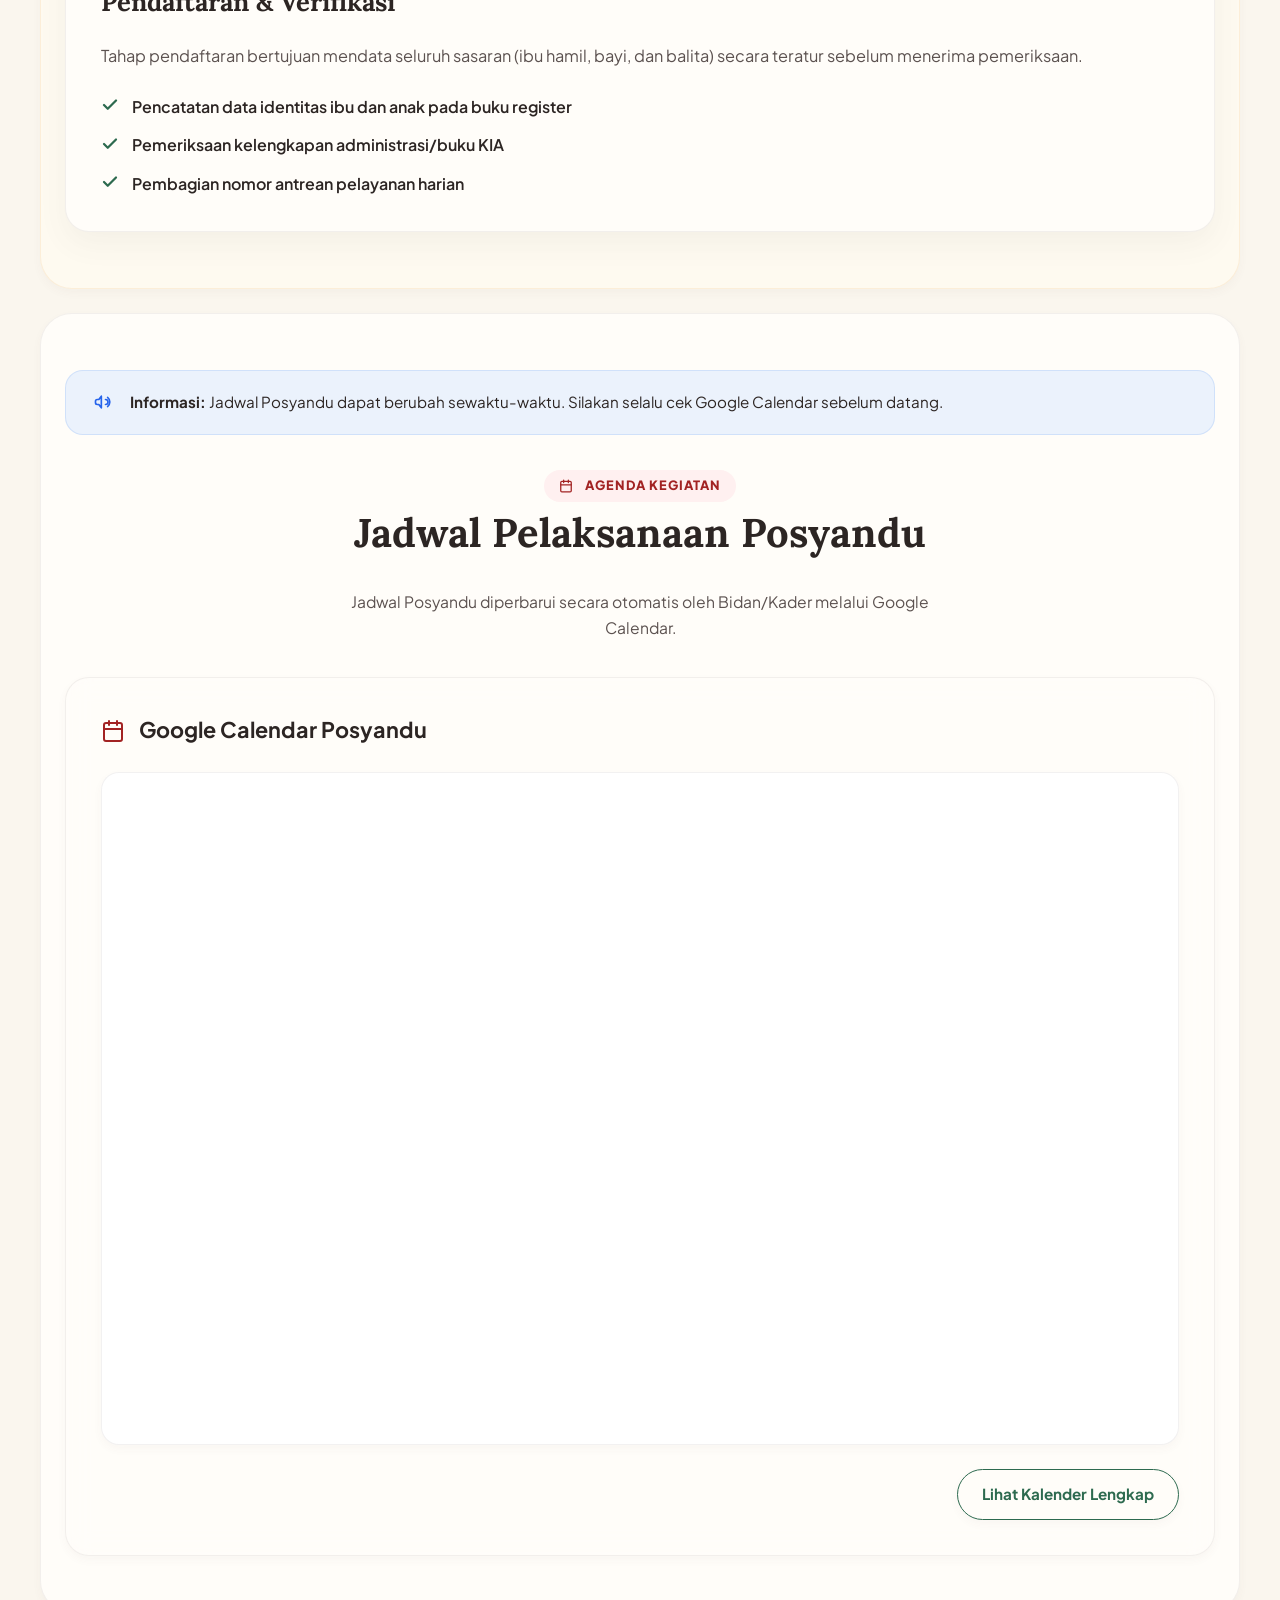
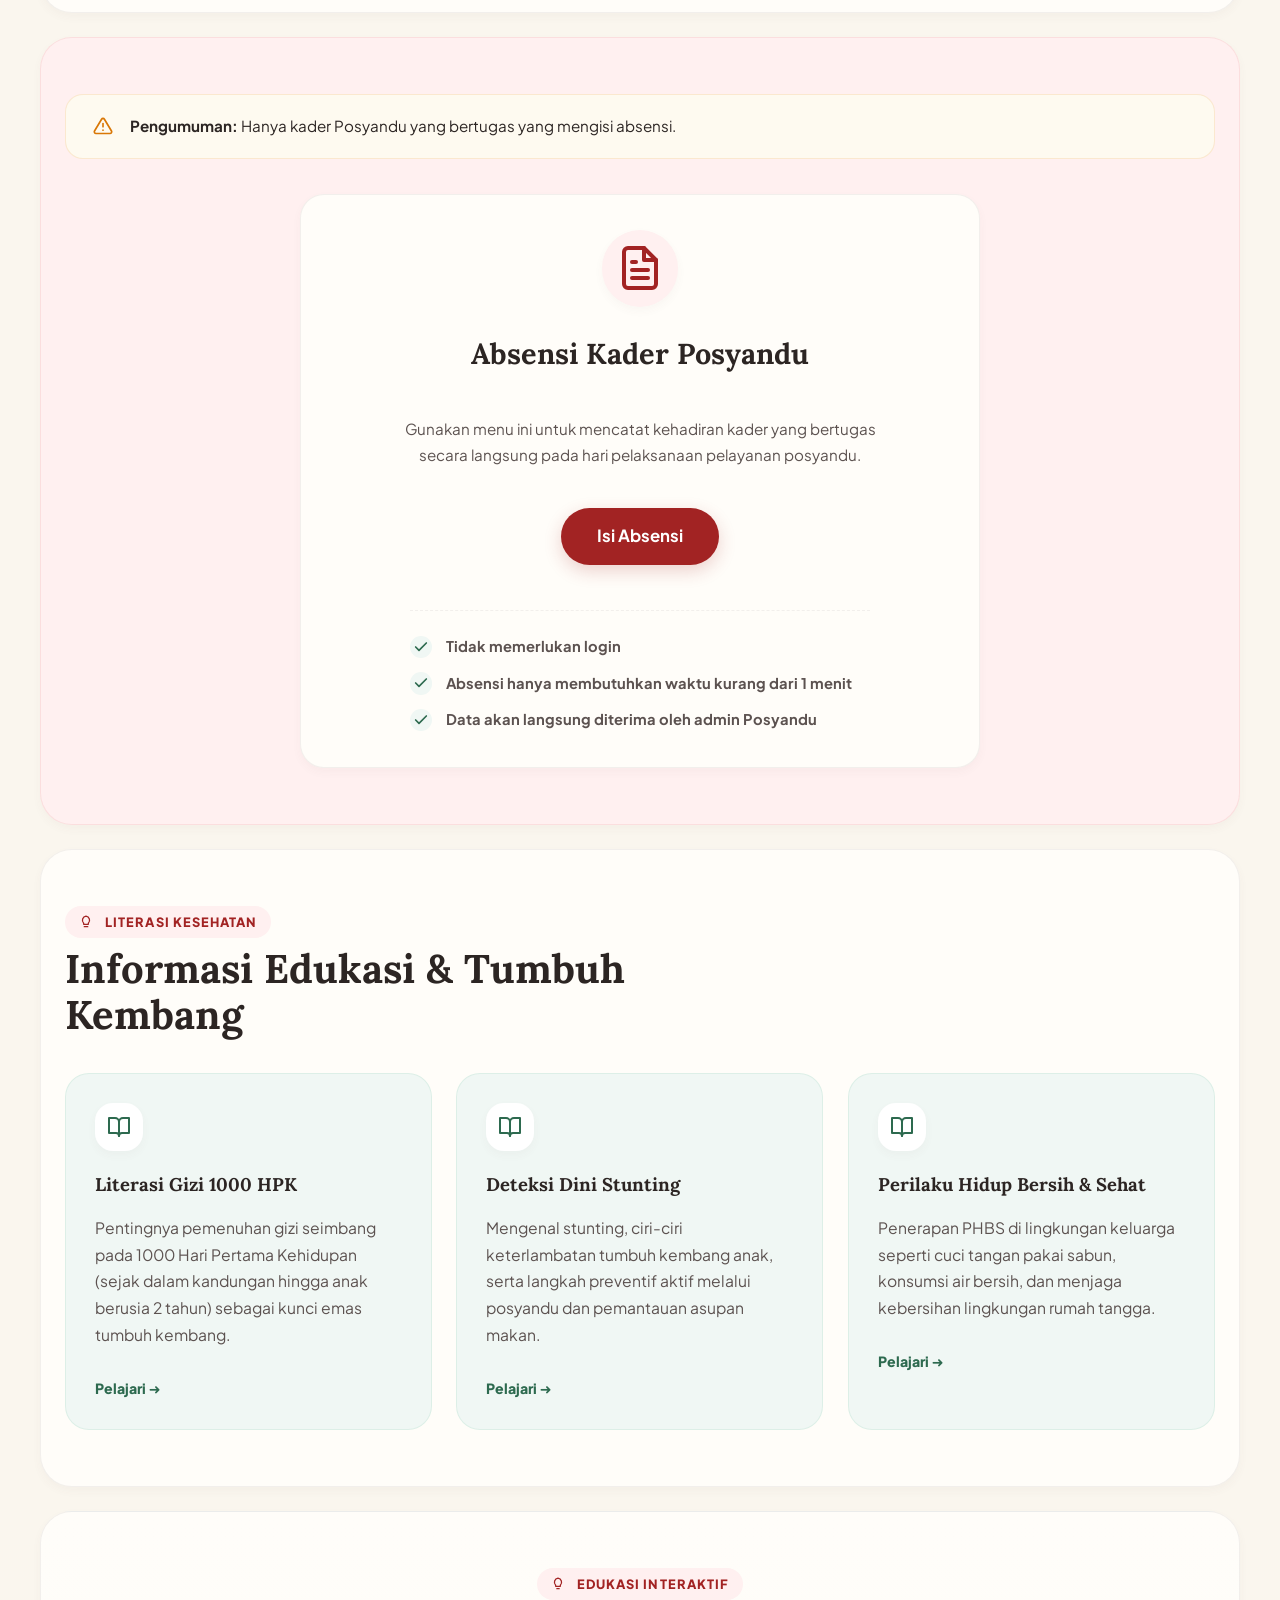
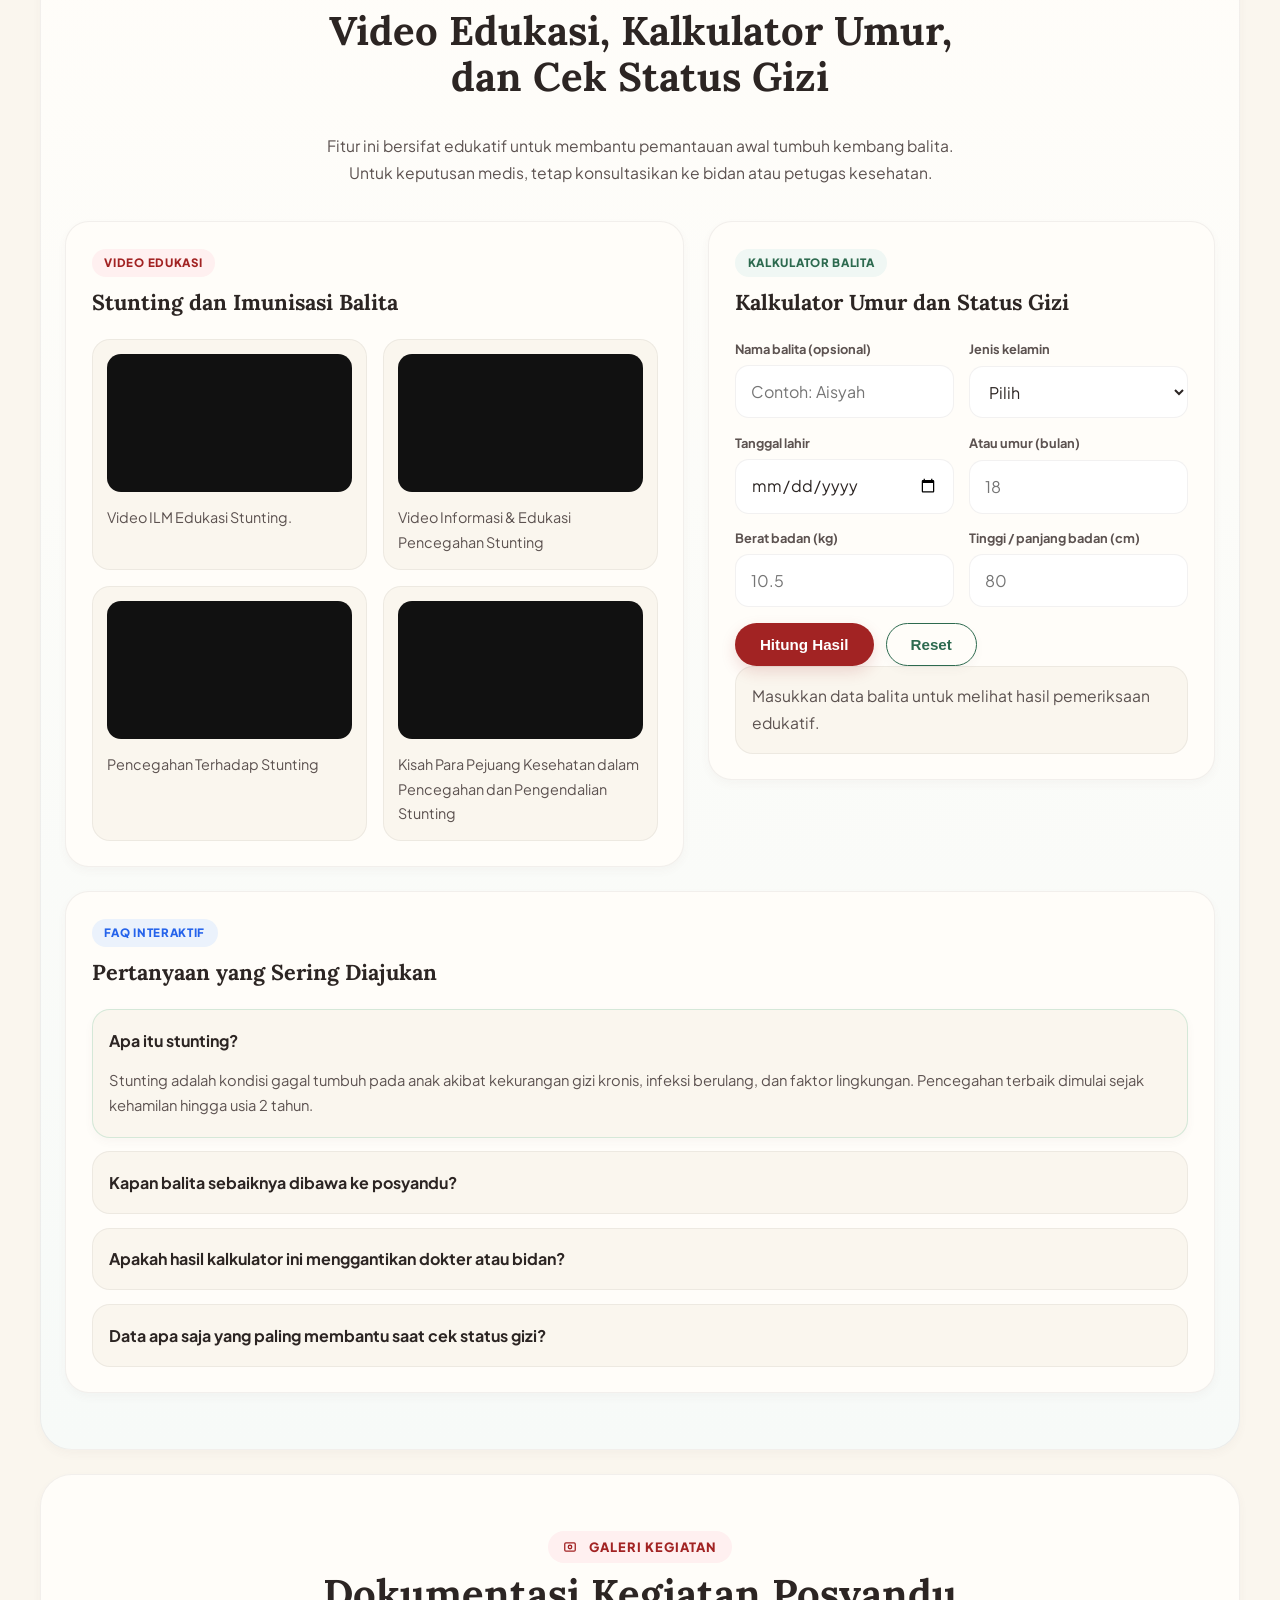
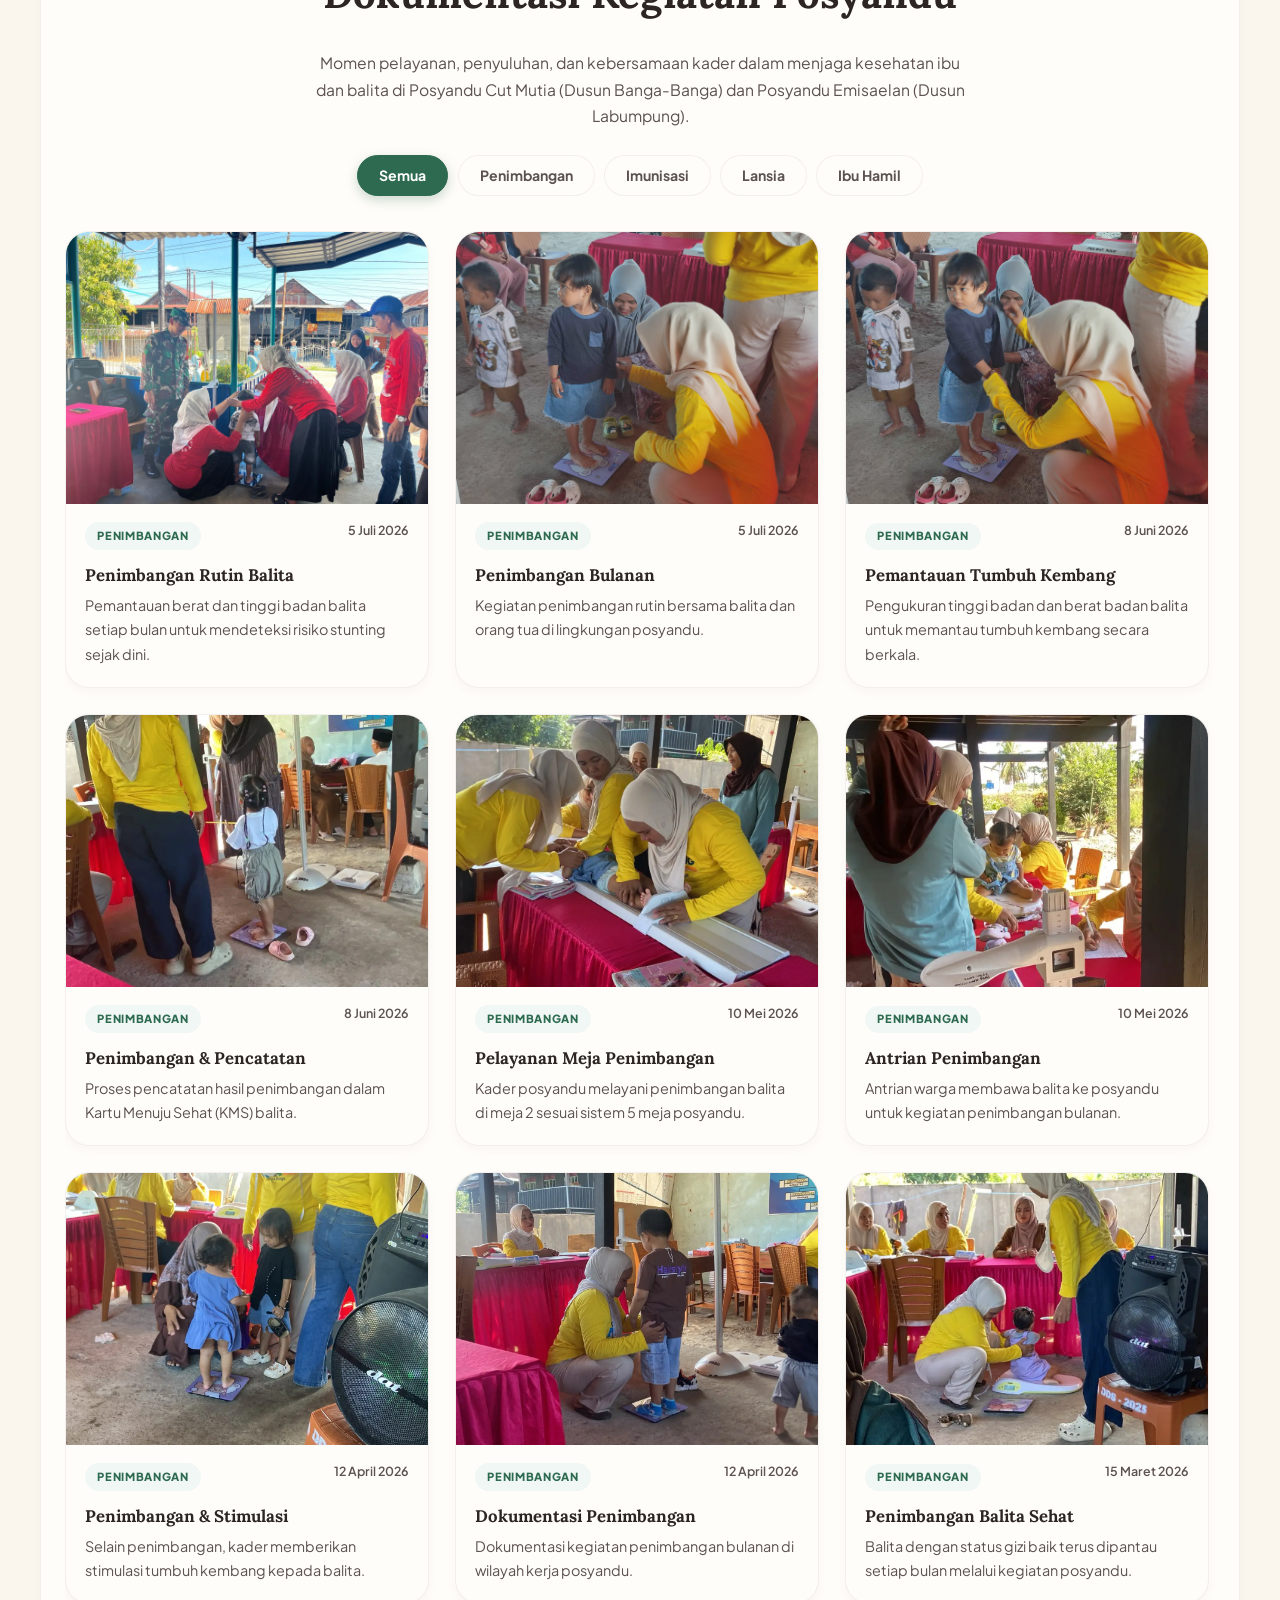
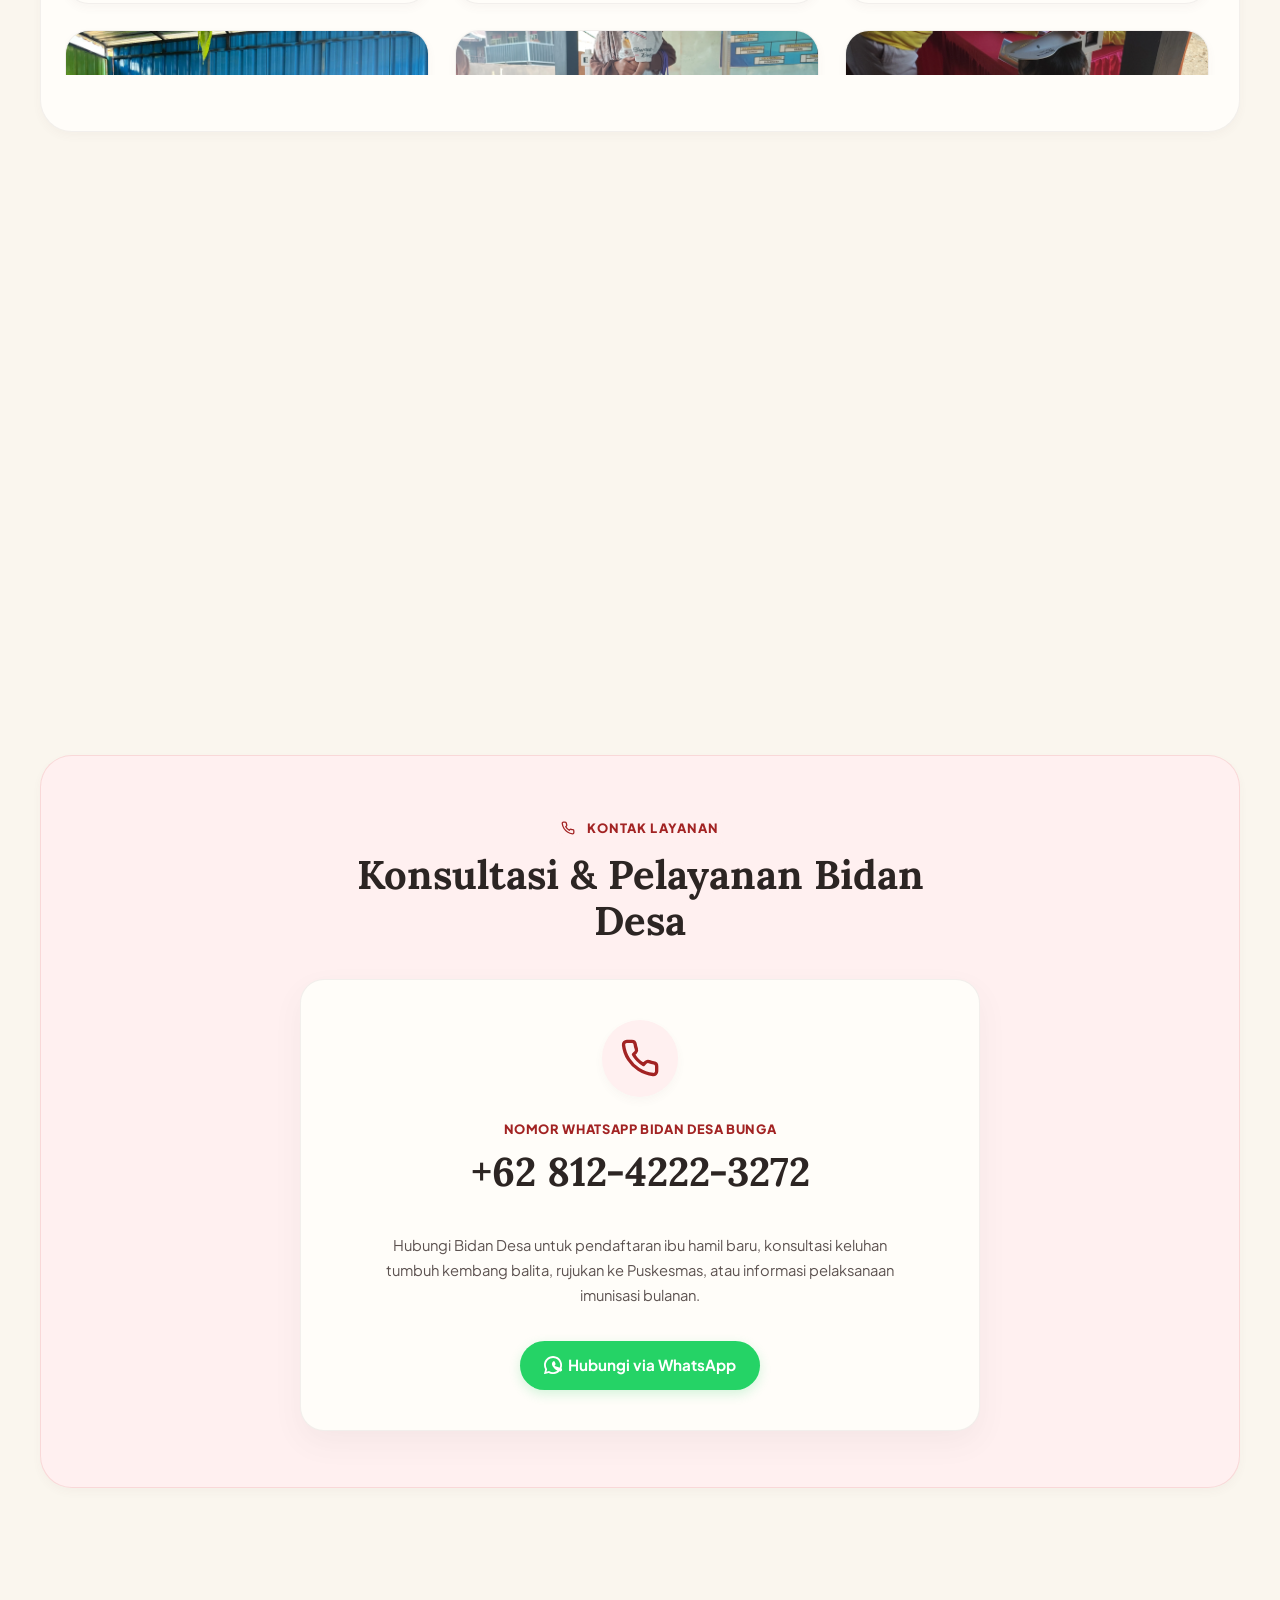
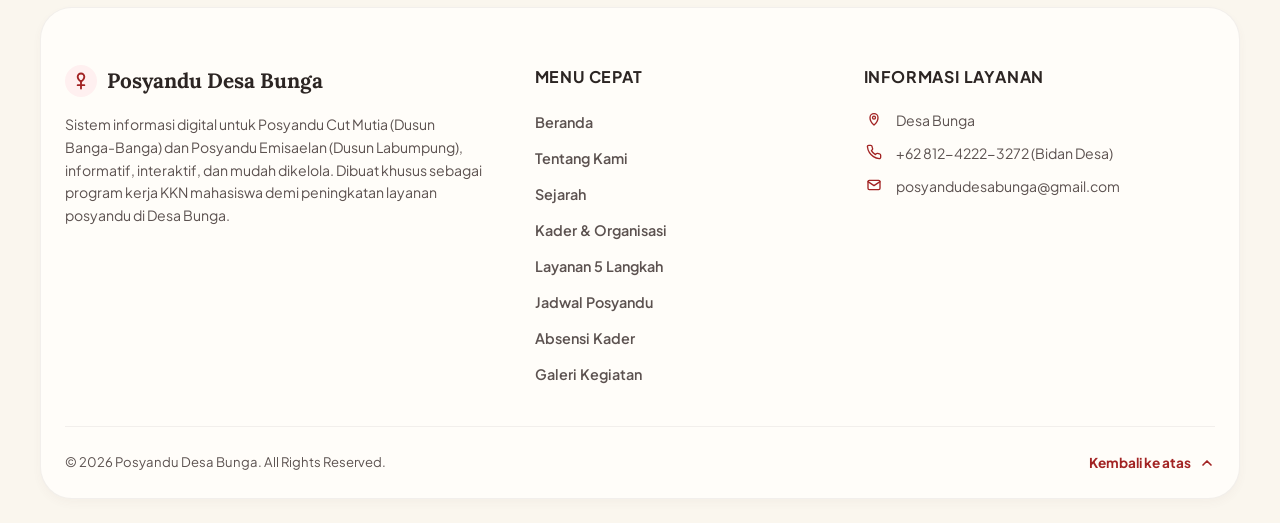
==== commit 3d9ce1bb: "feat: implement modular scroll-reveal.js for animated element entry with staggered transitions and r" ====
--- a/index.html
+++ b/index.html
@@ -1115,6 +1115,7 @@
 
   <script src="config.js"></script>
   <script src="gallery.js"></script>
+  <script src="scroll-reveal.js"></script>
   <script src="script.js"></script>
 </body>
 
--- a/styles.css
+++ b/styles.css
@@ -2254,17 +2254,73 @@
   }
 }
 
-/* Animations & Transitions for revealing */
+/* Animations & Transitions for revealing (scroll reveal) */
+/* Berlaku sama di mode desktop maupun mobile — dipicu oleh posisi elemen
+   terhadap viewport (IntersectionObserver), bukan oleh ukuran layar. */
 .reveal {
   opacity: 0;
   transform: translateY(24px);
-  transition: opacity 0.8s cubic-bezier(0.16, 1, 0.3, 1), transform 0.8s cubic-bezier(0.16, 1, 0.3, 1);
+  transition: opacity 0.7s cubic-bezier(0.16, 1, 0.3, 1), transform 0.7s cubic-bezier(0.16, 1, 0.3, 1);
+  transition-delay: var(--reveal-delay, 0ms);
   will-change: transform, opacity;
 }
 
 .reveal.is-visible {
   opacity: 1;
   transform: translateY(0);
+}
+
+/* Varian arah untuk elemen yang ingin masuk dari samping */
+.reveal-left {
+  transform: translateX(-28px);
+}
+
+.reveal-left.is-visible {
+  transform: translateX(0);
+}
+
+.reveal-right {
+  transform: translateX(28px);
+}
+
+.reveal-right.is-visible {
+  transform: translateX(0);
+}
+
+.reveal-scale {
+  transform: scale(0.94);
+}
+
+.reveal-scale.is-visible {
+  transform: scale(1);
+}
+
+/* Mobile: jarak transform sedikit dipersempit & durasi sedikit lebih cepat
+   agar terasa ringan/tidak lambat di layar kecil, transisi tetap aktif. */
+@media (max-width: 640px) {
+
+  .reveal,
+  .reveal-left,
+  .reveal-right {
+    transform: translateY(16px);
+    transition-duration: 0.55s;
+  }
+
+  .reveal-scale {
+    transform: scale(0.96);
+  }
+}
+
+/* Hormati preferensi pengguna yang meminta gerakan minim */
+@media (prefers-reduced-motion: reduce) {
+
+  .reveal,
+  .reveal-left,
+  .reveal-right,
+  .reveal-scale {
+    transition: opacity 0.3s ease;
+    transform: none !important;
+  }
 }
 
 /* Responsiveness Settings */
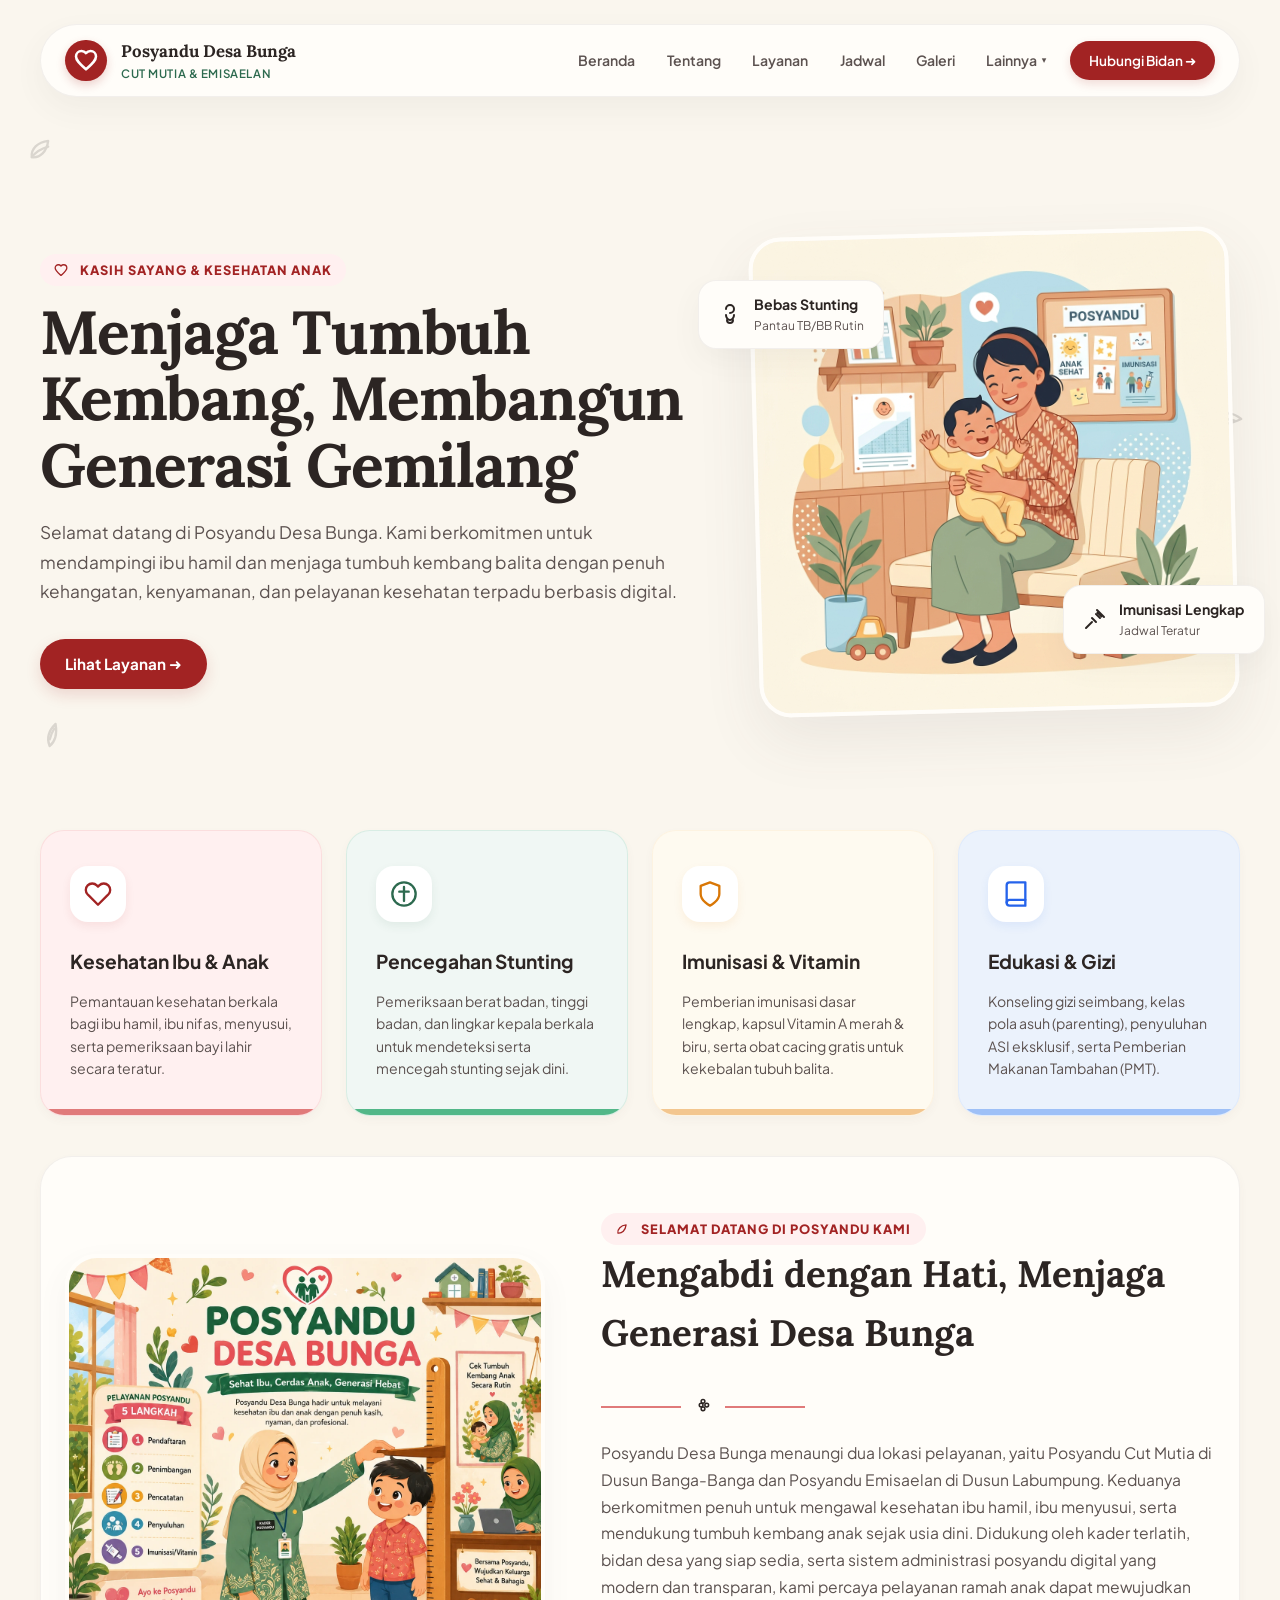
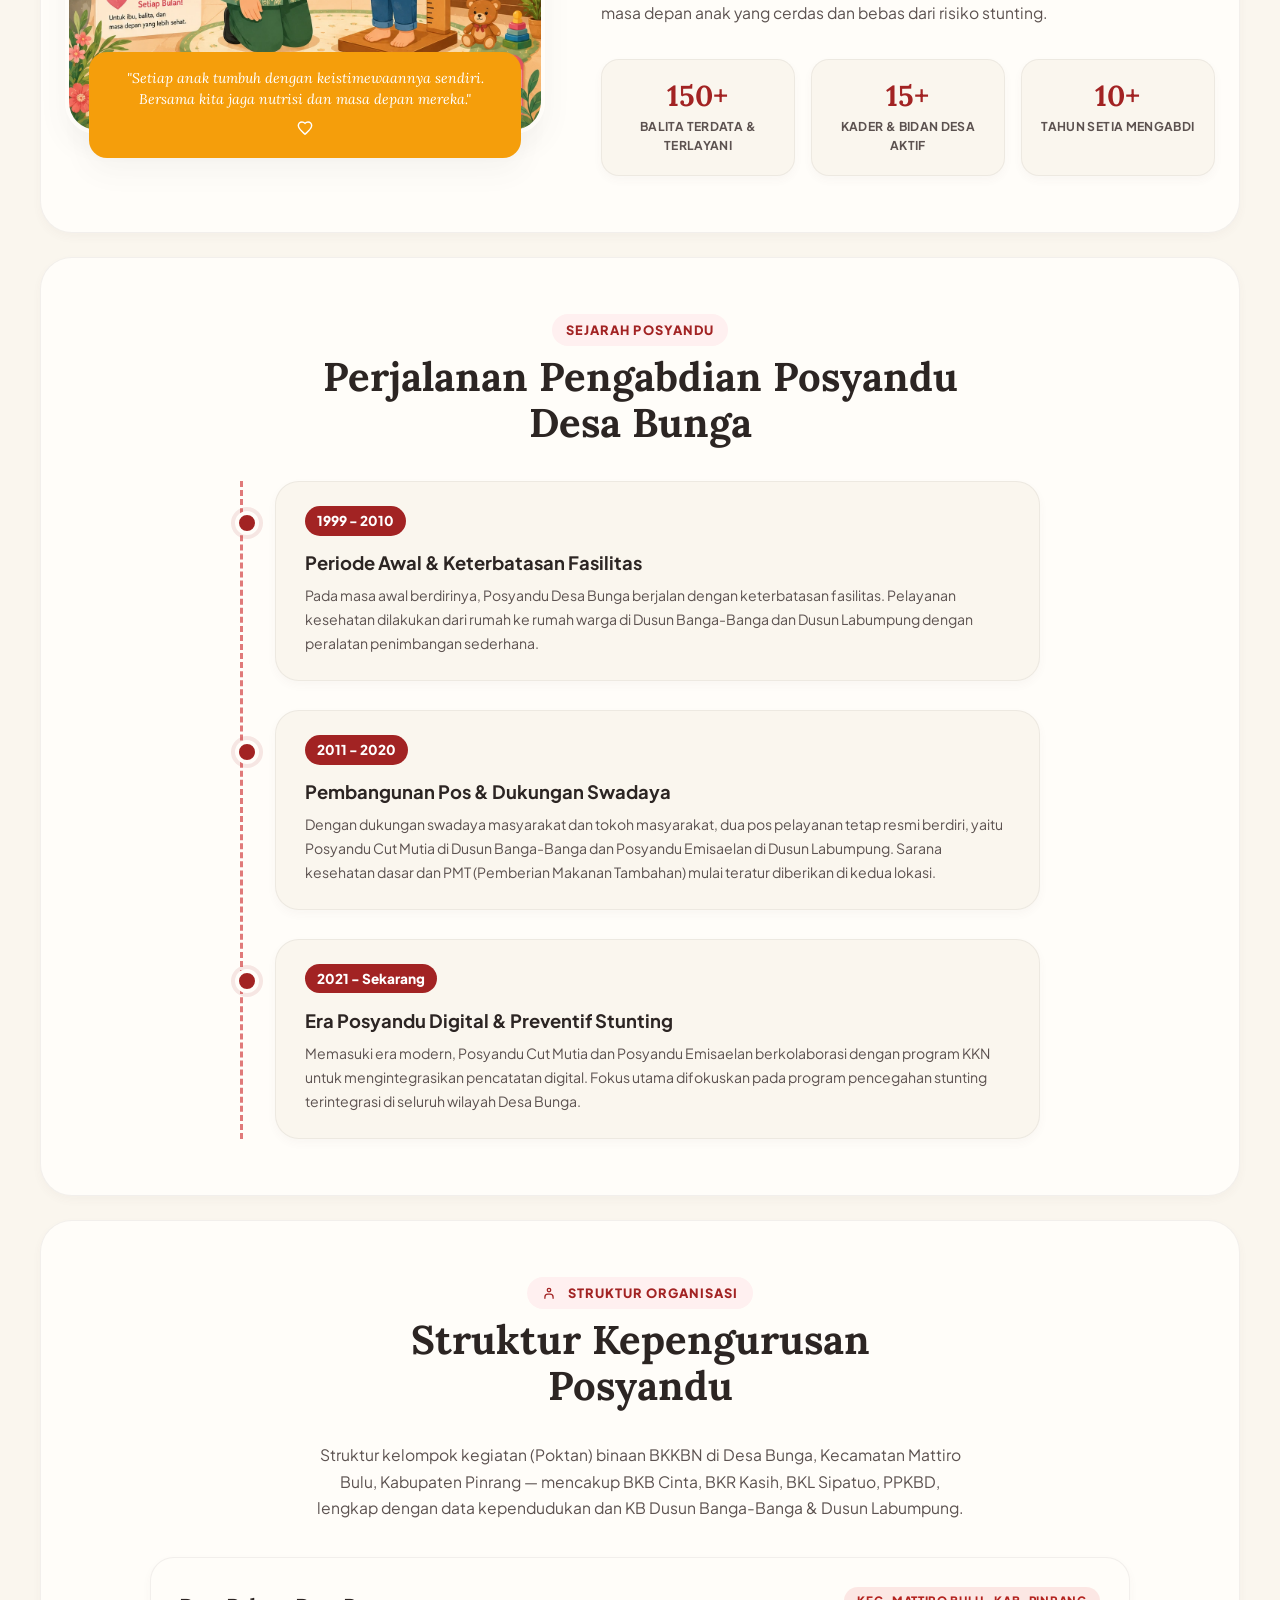
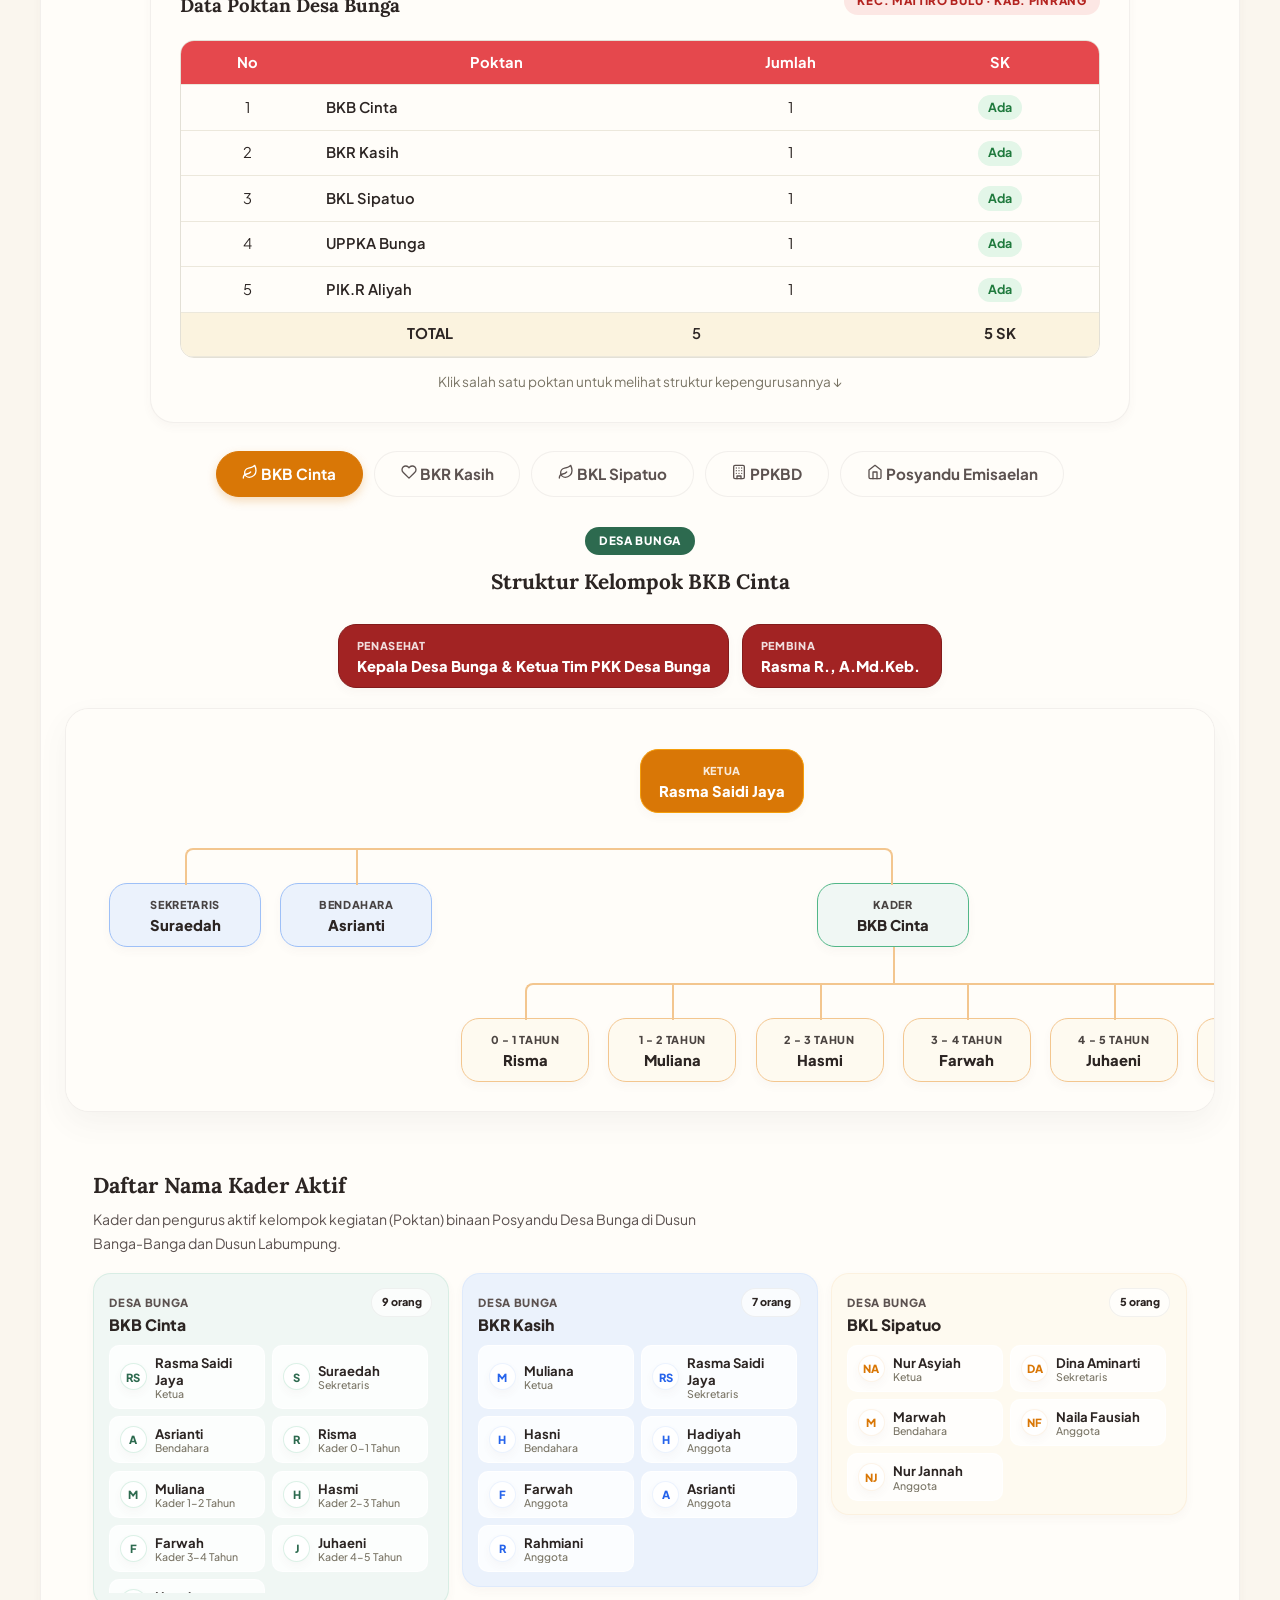
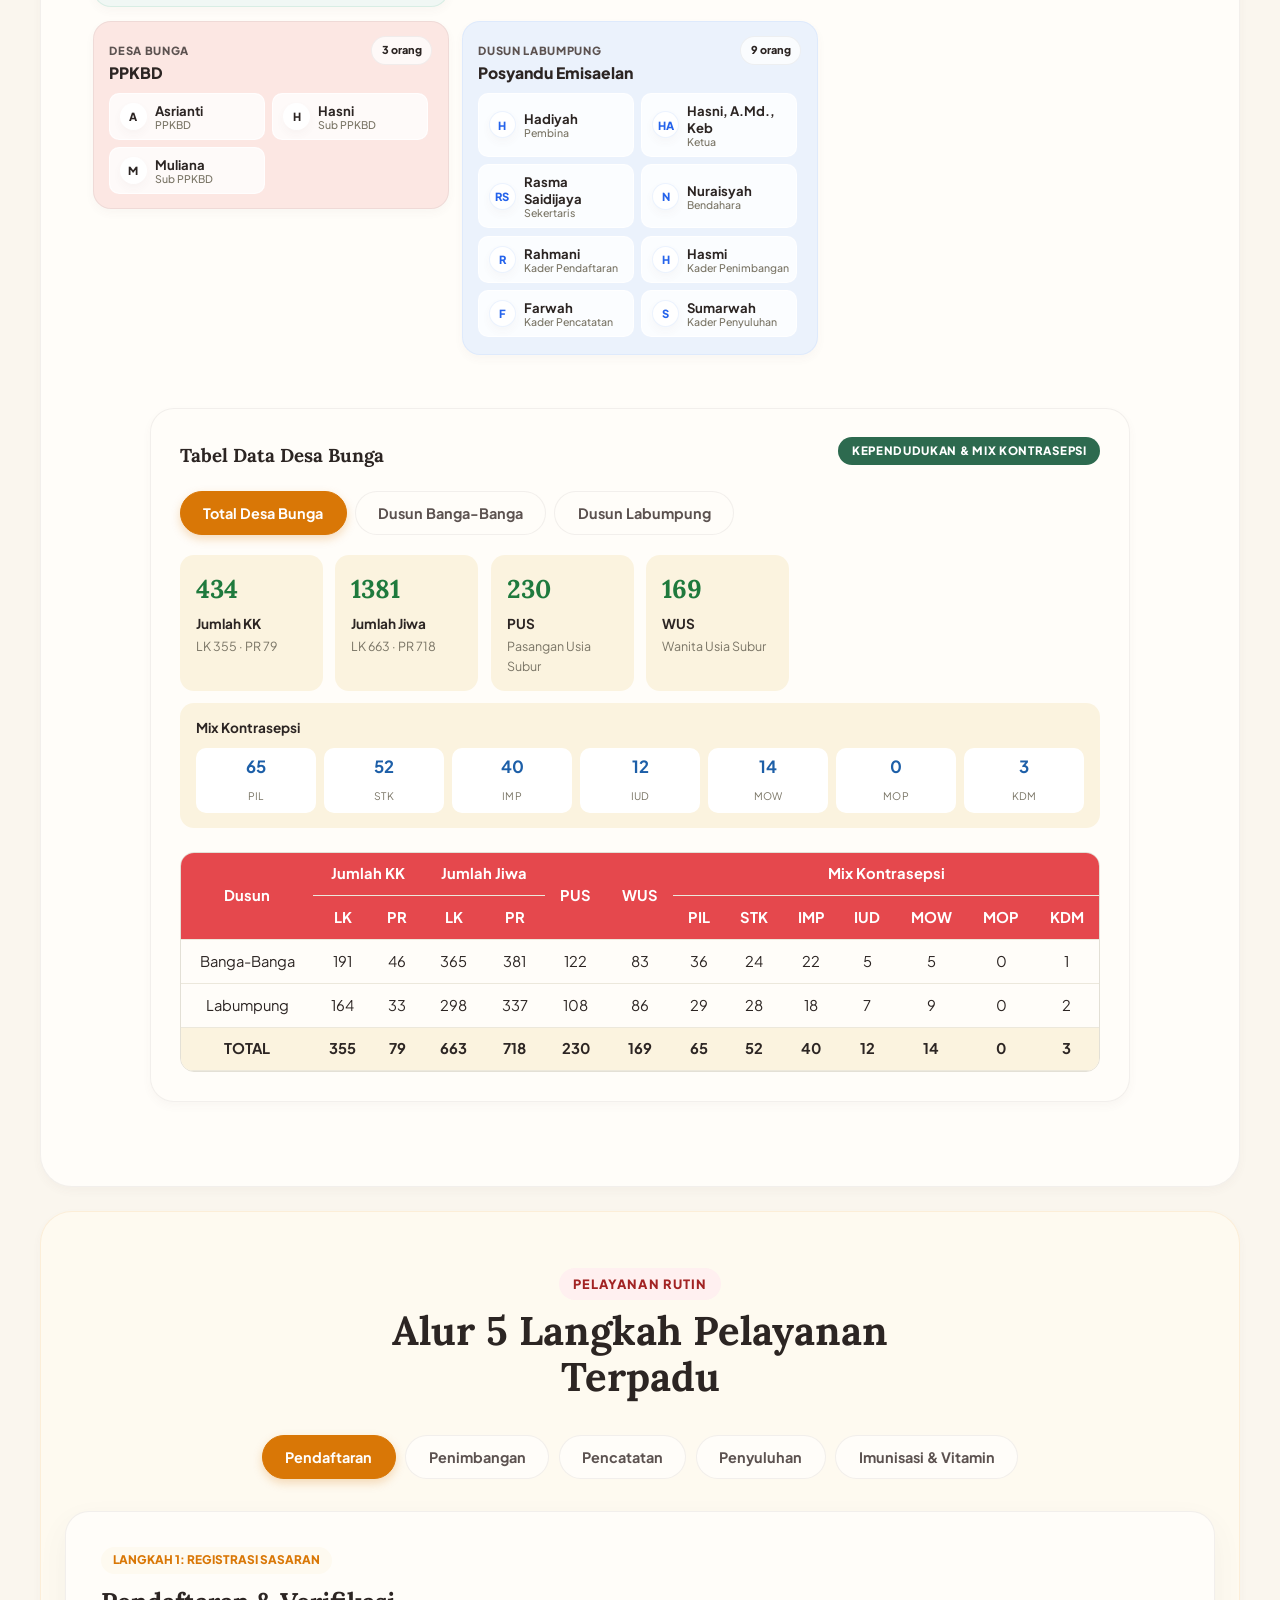
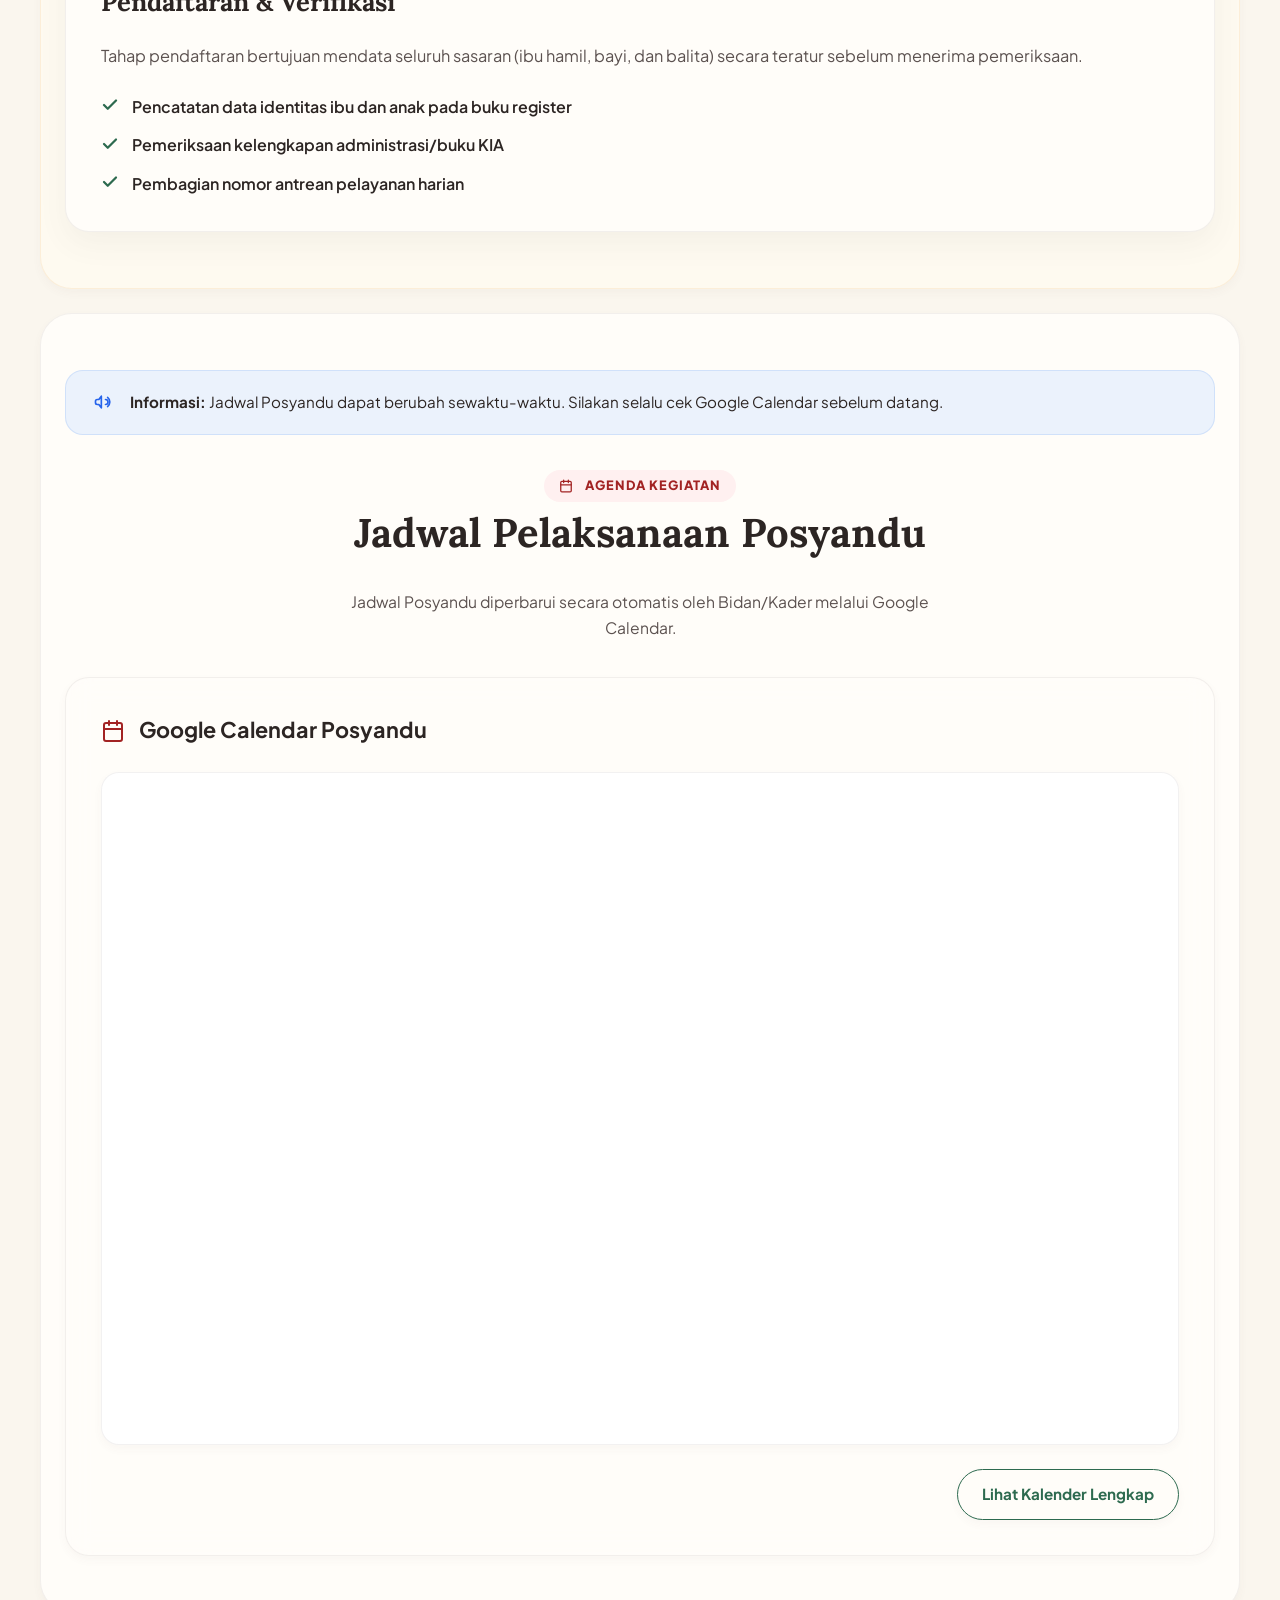
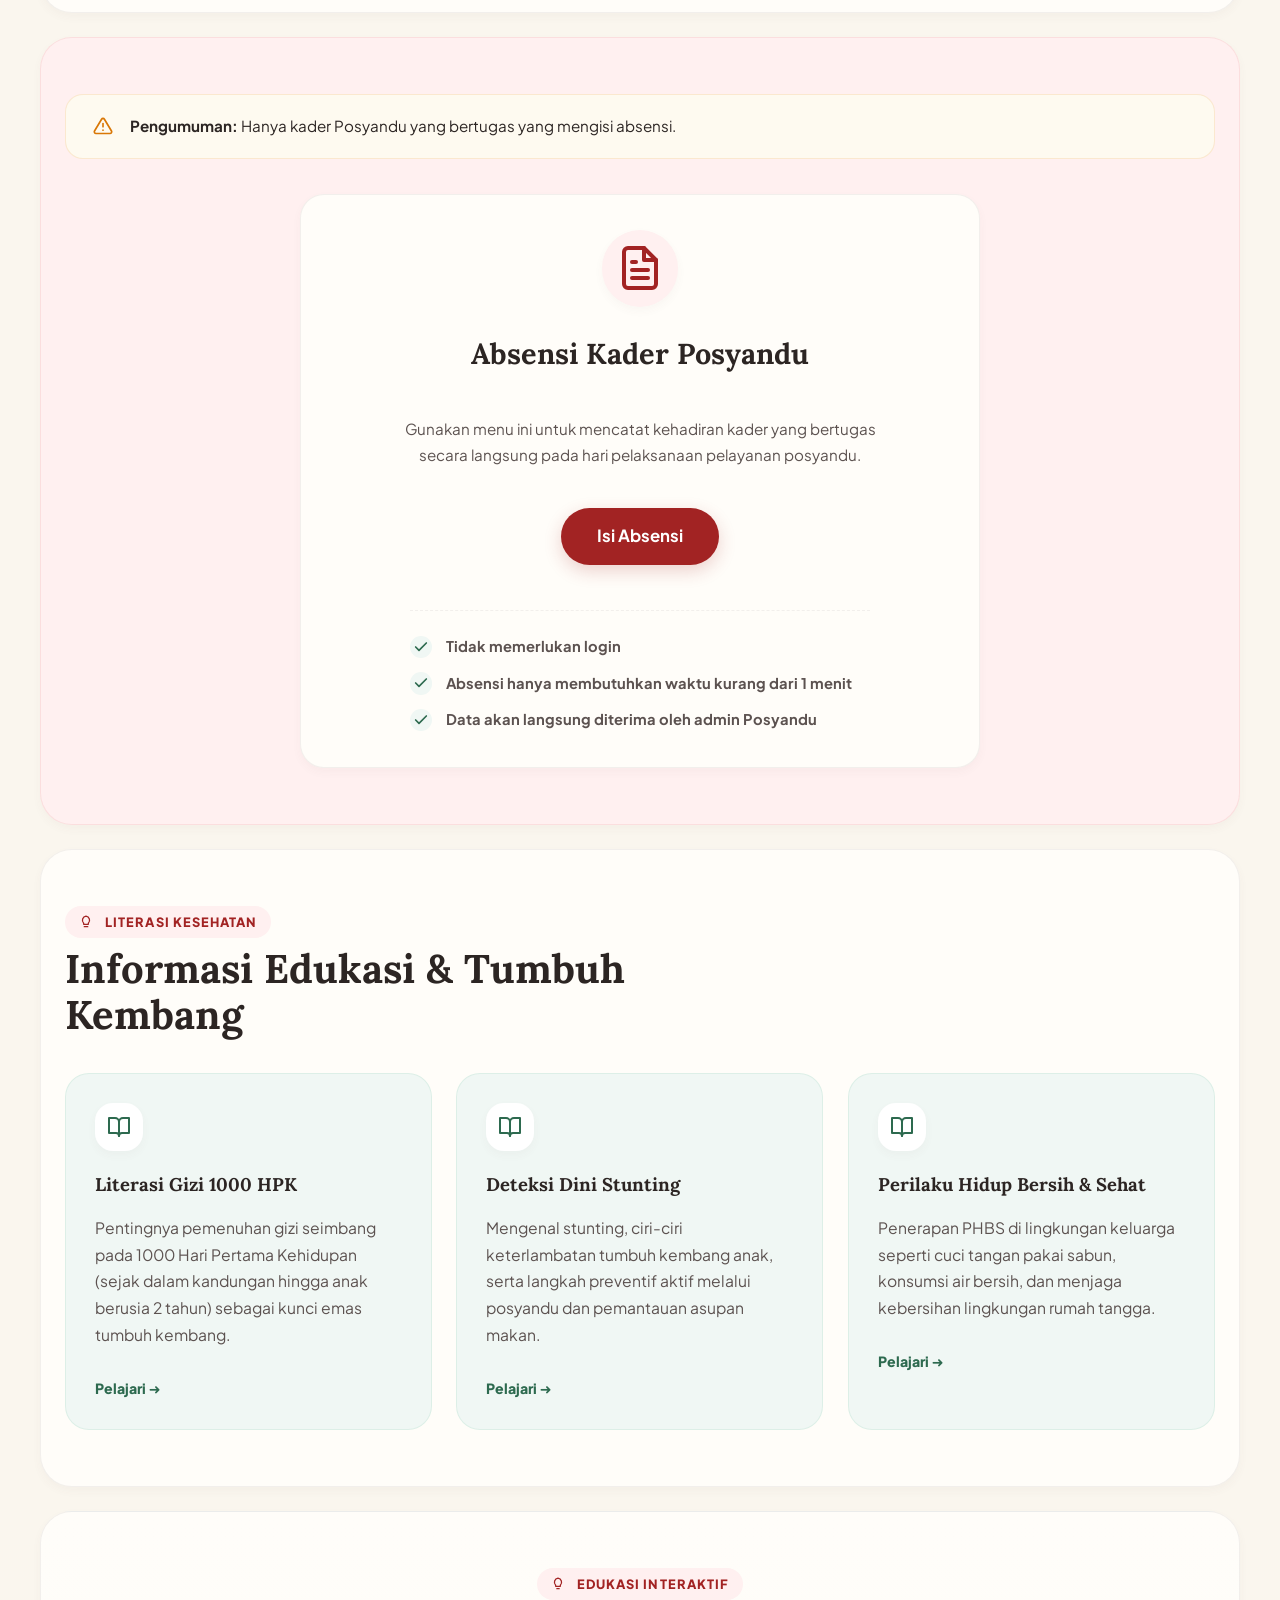
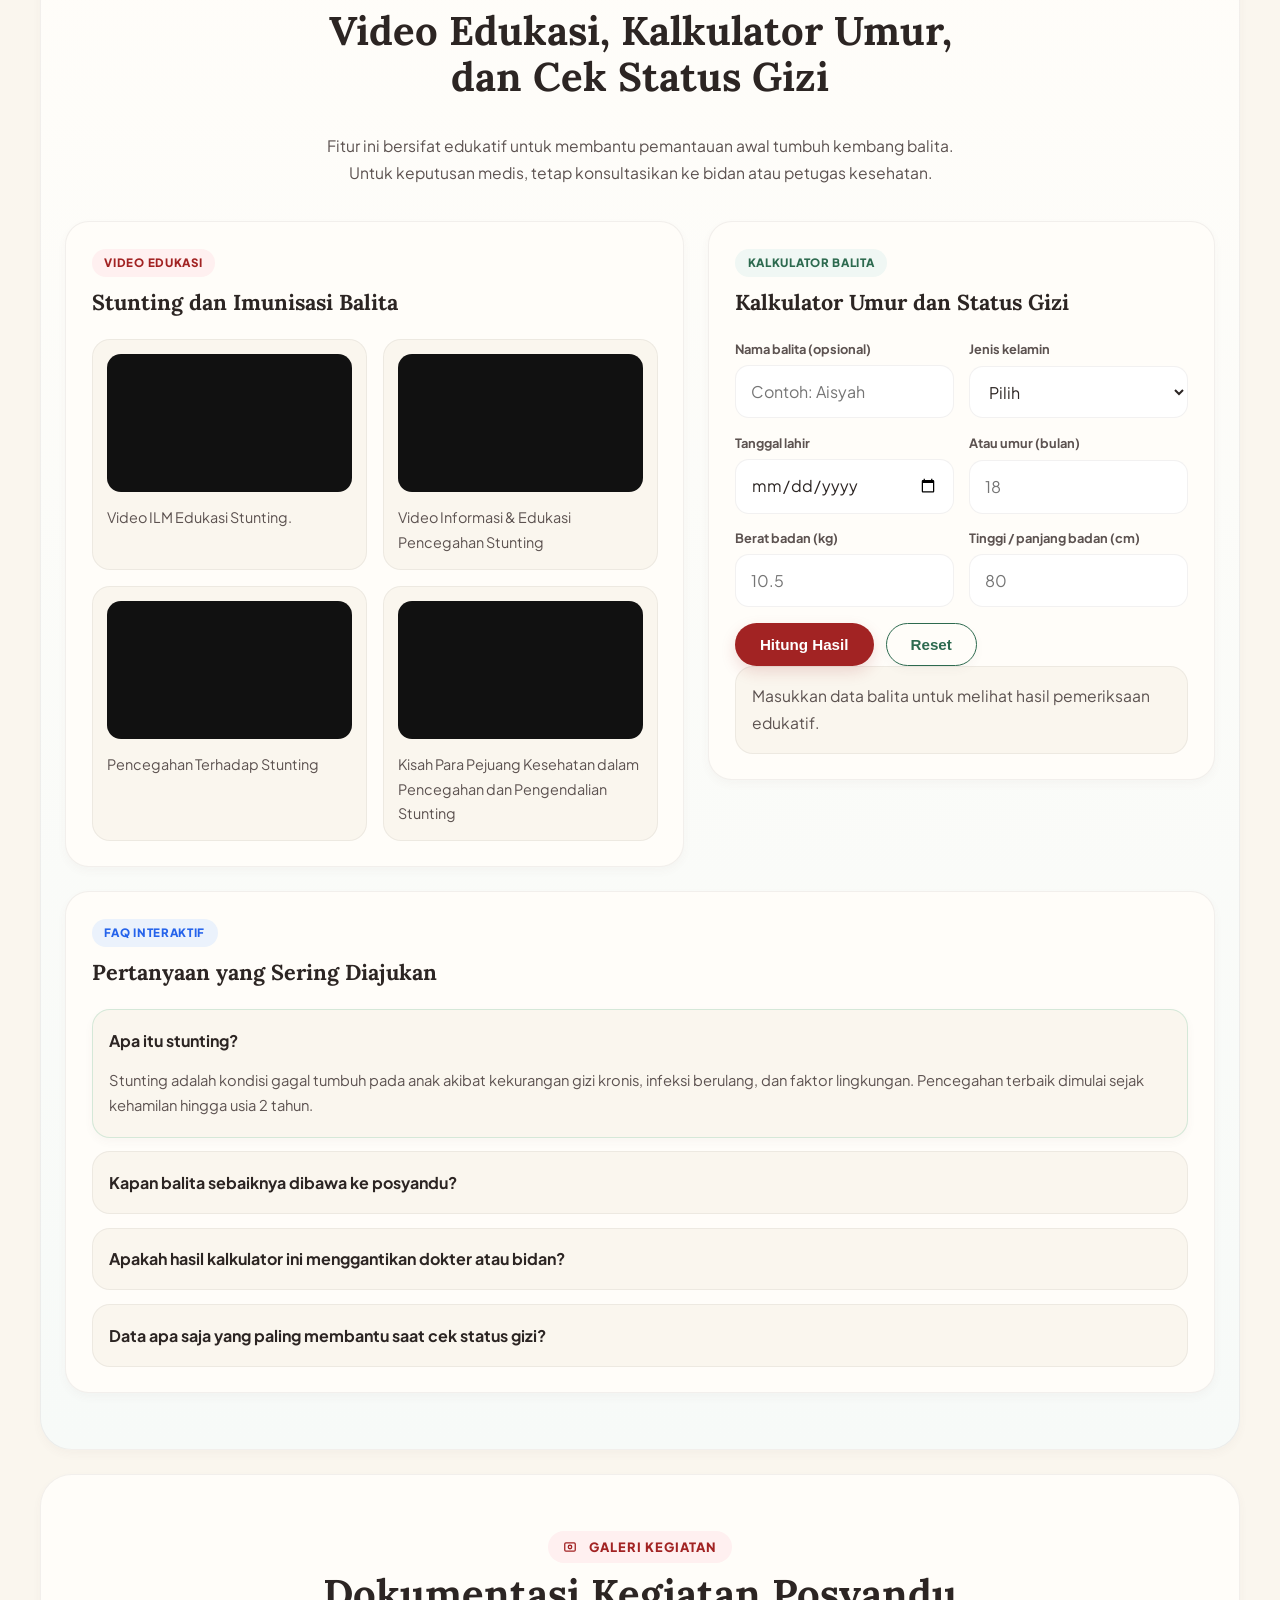
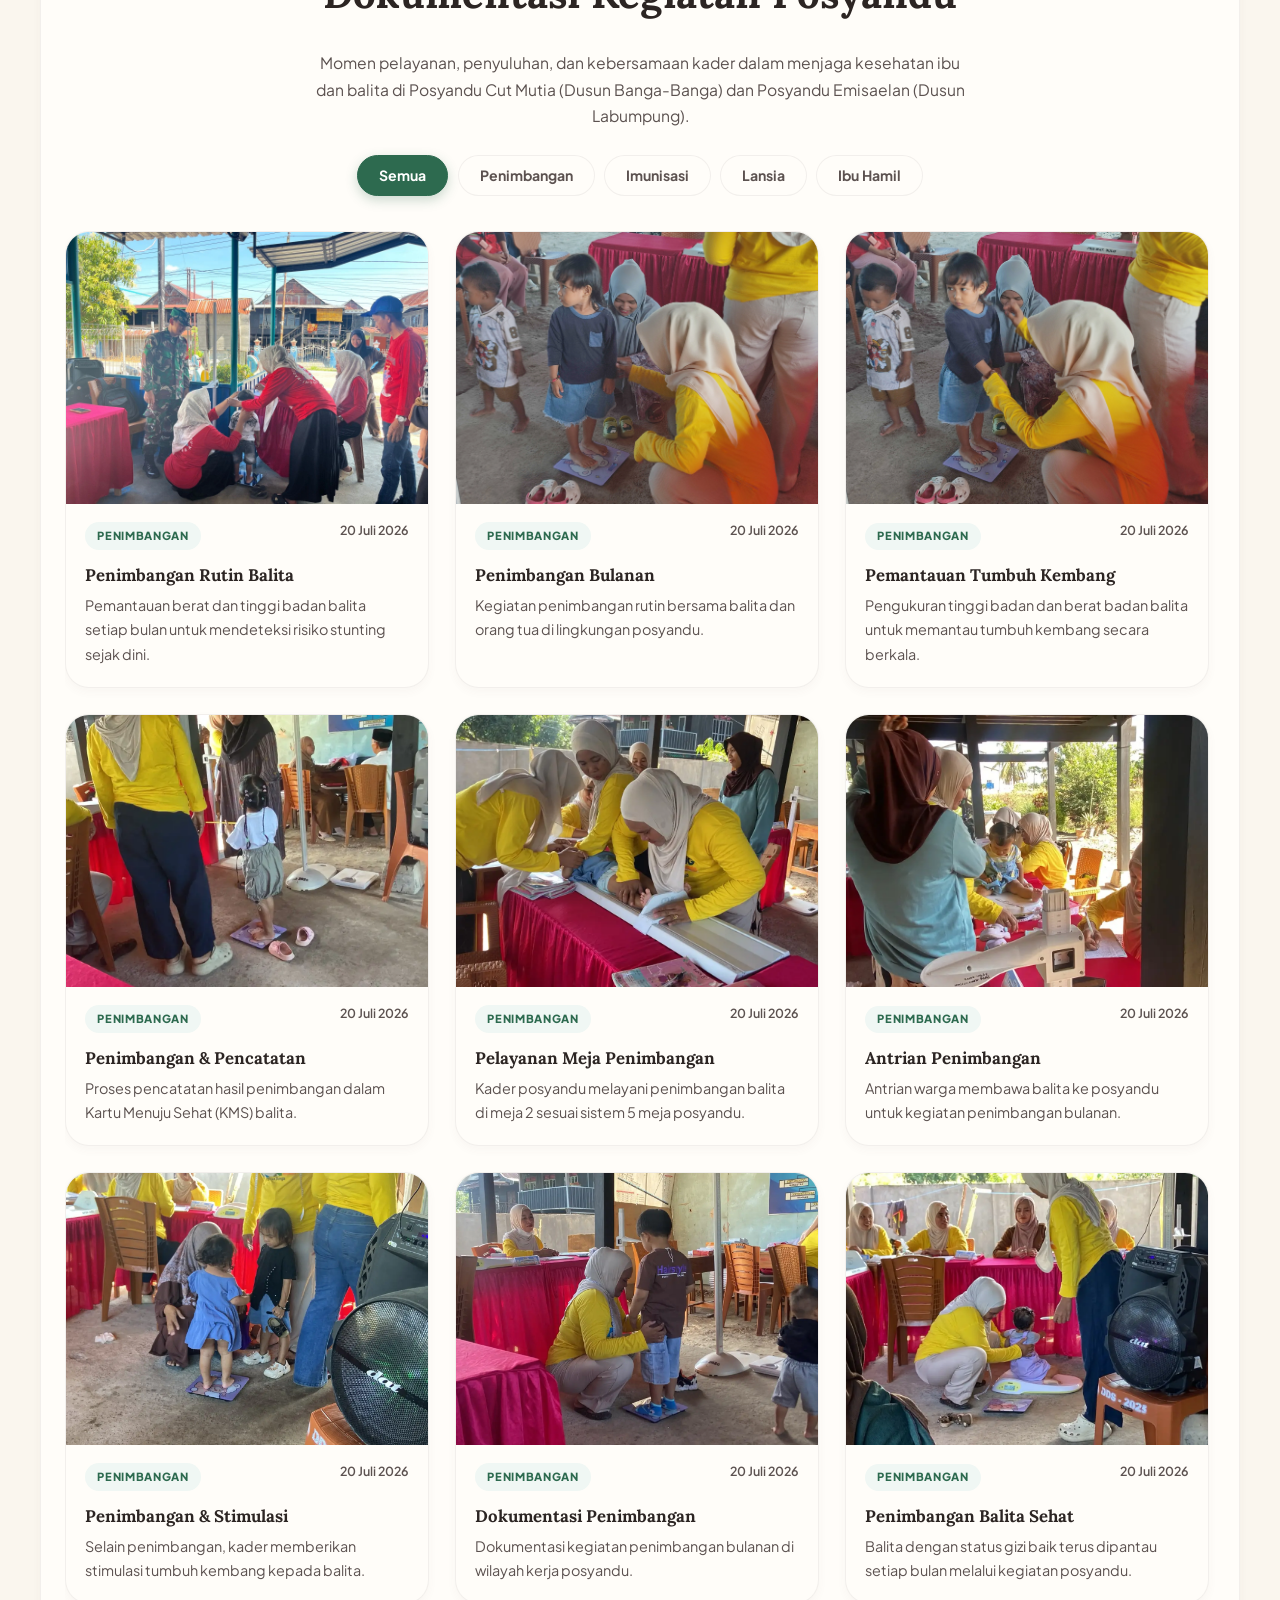
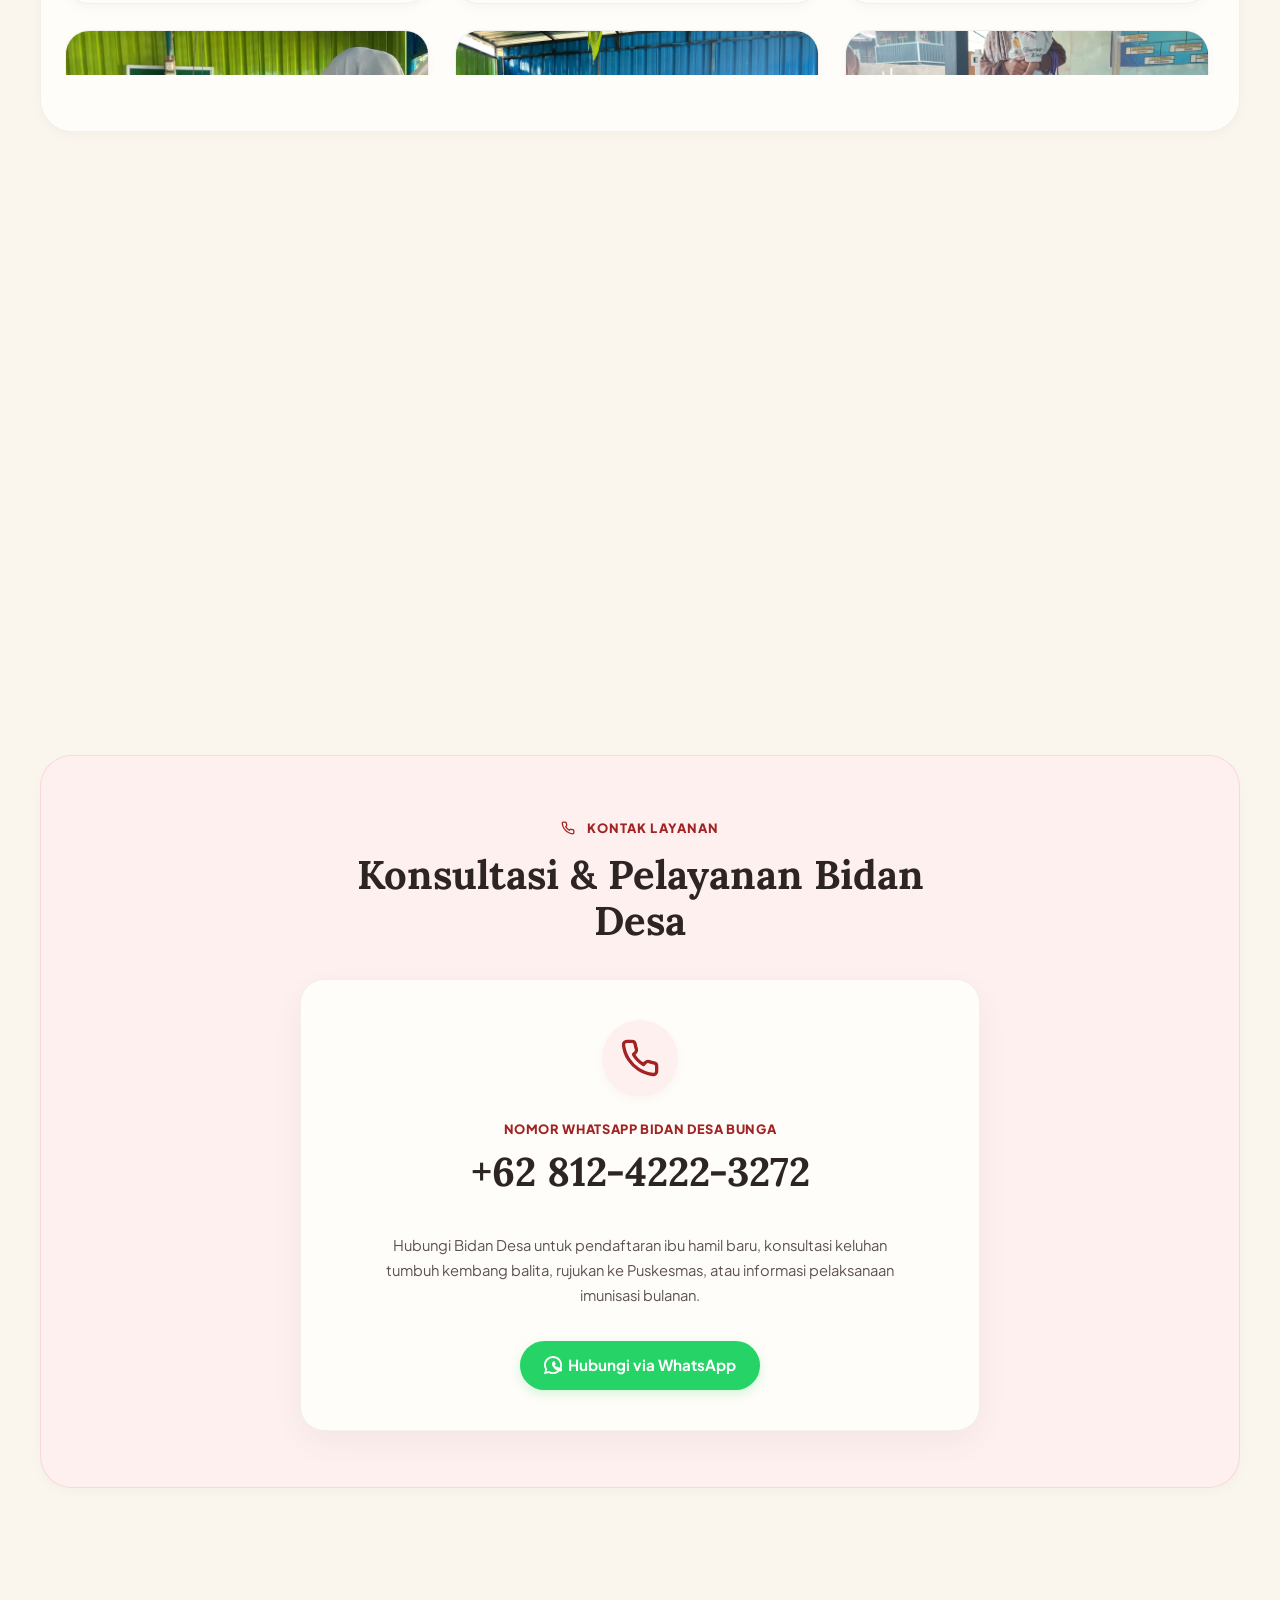
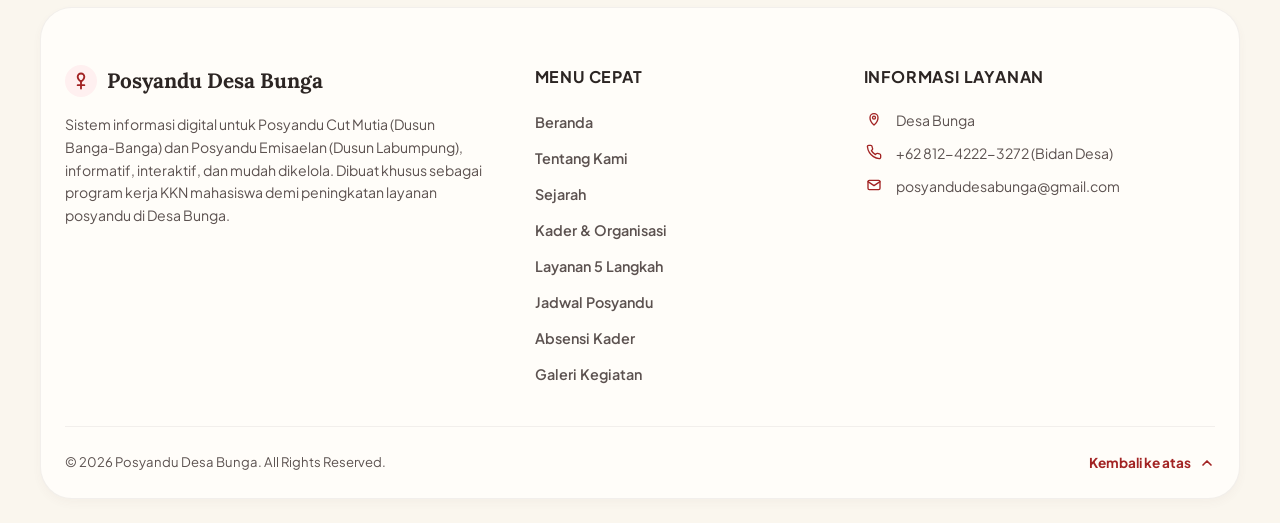
==== commit 7c318f62: "feat: redesign mobile navigation menu with animated toggle icon and update gallery content descripti" ====
--- a/index.html
+++ b/index.html
@@ -272,8 +272,12 @@
       </span>
     </a>
 
-    <button class="nav-toggle" type="button" aria-expanded="false" aria-controls="site-nav">
-      Menu
+    <button class="nav-toggle" type="button" aria-expanded="false" aria-controls="site-nav"
+      aria-label="Buka navigasi utama">
+      <span class="nav-toggle-label">Menu</span>
+      <span class="nav-toggle-icon" aria-hidden="true">
+        <span></span><span></span><span></span>
+      </span>
     </button>
 
     <nav id="site-nav" class="site-nav" aria-label="Navigasi utama">
@@ -1119,4 +1123,4 @@
   <script src="script.js"></script>
 </body>
 
-</html>+</html>
--- a/styles.css
+++ b/styles.css
@@ -254,7 +254,7 @@
   margin-left: 0.5rem;
 }
 
-/* "Lainnya" dropdown - menampung menu sekunder agar navbar tidak melebar */
+/* "Lainnya" dropdown */
 .nav-dropdown {
   position: relative;
 }
@@ -319,14 +319,77 @@
 
 .nav-toggle {
   display: none;
-  background: none;
+  align-items: center;
+  justify-content: center;
+  gap: 0.55rem;
+  min-height: 2.75rem;
+  padding: 0.55rem 0.75rem 0.55rem 0.9rem;
+  background: var(--bg-surface);
   border: 1px solid var(--border-color);
-  padding: 0.5rem 1rem;
   border-radius: 999px;
   font-family: inherit;
-  font-weight: 600;
+  font-size: 0.82rem;
+  font-weight: 700;
   cursor: pointer;
   color: var(--text-dark);
+  box-shadow: var(--shadow-sm);
+  transition: background 0.2s ease, border-color 0.2s ease, box-shadow 0.2s ease, color 0.2s ease;
+}
+
+.nav-toggle:hover {
+  border-color: var(--accent-green);
+  box-shadow: var(--shadow-md);
+}
+
+.nav-toggle:focus-visible {
+  outline: 3px solid rgba(45, 106, 79, 0.25);
+  outline-offset: 3px;
+}
+
+.nav-toggle-icon {
+  display: grid;
+  gap: 0.22rem;
+  width: 1.1rem;
+}
+
+.nav-toggle-icon span {
+  display: block;
+  width: 100%;
+  height: 2px;
+  border-radius: 999px;
+  background: currentColor;
+  transform-origin: center;
+  transition: transform 0.2s ease, opacity 0.2s ease;
+}
+
+.nav-toggle[aria-expanded="true"] {
+  background: var(--accent-green);
+  border-color: var(--accent-green);
+  color: #fff;
+}
+
+.nav-toggle[aria-expanded="true"] .nav-toggle-icon span:nth-child(1) {
+  transform: translateY(0.44rem) rotate(45deg);
+}
+
+.nav-toggle[aria-expanded="true"] .nav-toggle-icon span:nth-child(2) {
+  opacity: 0;
+}
+
+.nav-toggle[aria-expanded="true"] .nav-toggle-icon span:nth-child(3) {
+  transform: translateY(-0.44rem) rotate(-45deg);
+}
+
+@keyframes navMenuIn {
+  from {
+    opacity: 0;
+    transform: translateY(-0.5rem);
+  }
+
+  to {
+    opacity: 1;
+    transform: translateY(0);
+  }
 }
 
 /* Buttons */
@@ -1005,9 +1068,6 @@
   flex-shrink: 0;
 }
 
-/* Daftar nama: disusun 2 kolom + tinggi dibatasi supaya kartu tidak
-   membengkak saat satu kelompok punya banyak kader. Kelebihan nama
-   bisa digulir di dalam kartunya sendiri (scroll internal). */
 .cadre-name-list {
   list-style: none;
   padding: 0 0.25rem 0 0;
@@ -1030,25 +1090,28 @@
   border-radius: 999px;
 }
 
+/* --- PERBAIKAN PADA NAMA KADER AGAR TAMPIL FULL DI MOBILE --- */
 .cadre-name-item {
   display: flex;
   align-items: center;
   gap: 0.5rem;
-  padding: 0.45rem 0.55rem;
+  padding: 0.5rem 0.6rem;
   background: rgba(255, 255, 255, 0.8);
   border: 1px solid rgba(255, 255, 255, 0.8);
   border-radius: 10px;
   font-size: 0.82rem;
   font-weight: 700;
   color: var(--text-dark);
-  line-height: 1.2;
+  line-height: 1.3;
   min-width: 0;
+  word-break: break-word;
 }
 
 .cadre-name-item span {
-  overflow: hidden;
-  text-overflow: ellipsis;
-  white-space: nowrap;
+  overflow: visible;
+  text-overflow: clip;
+  white-space: normal;
+  word-break: break-word;
 }
 
 .tone-green .cadre-avatar {
@@ -1081,7 +1144,7 @@
   flex-shrink: 0;
 }
 
-/* ─── Org Chart Tabs & Tree Diagram ───────────────────────────────────── */
+/* Org Chart Tabs & Tree Diagram */
 .org-chart-tabs {
   display: flex;
   justify-content: center;
@@ -1155,7 +1218,7 @@
   overflow-x: auto;
 }
 
-/* Pure-CSS org tree, adapted from the classic nested-list technique */
+/* Tree Diagram */
 .tree,
 .tree ul,
 .tree li {
@@ -1430,7 +1493,7 @@
   flex-shrink: 0;
 }
 
-/* Card Blue/Green Soft Subtypes for Education & Docs */
+/* Card Blue/Green Soft Subtypes */
 .card-green-soft {
   background-color: var(--card-green-bg);
   border: 1px solid rgba(82, 183, 136, 0.12);
@@ -1525,7 +1588,6 @@
   border-radius: var(--radius-lg);
   overflow: hidden;
   background-color: #F1ECE1;
-  /* Custom soft canvas beige */
   border: 1.5px solid var(--border-color);
   box-shadow: var(--shadow-sm);
 }
@@ -1536,146 +1598,6 @@
   min-height: 340px;
   border: 0;
   display: block;
-}
-
-.map-grid {
-  position: absolute;
-  inset: 0;
-  background-image:
-    linear-gradient(rgba(146, 126, 111, 0.06) 1px, transparent 1px),
-    linear-gradient(90deg, rgba(146, 126, 111, 0.06) 1px, transparent 1px);
-  background-size: 32px 32px;
-}
-
-.map-park {
-  position: absolute;
-  top: 10%;
-  left: 5%;
-  width: 45%;
-  height: 38%;
-  background: #DFEAD0;
-  /* Soft pastel green area */
-  border-radius: 40px;
-  opacity: 0.85;
-}
-
-.map-river {
-  position: absolute;
-  bottom: 0;
-  left: 0;
-  width: 100%;
-  height: 48px;
-  background: #D8E6F0;
-  /* Soft pastel blue river */
-  opacity: 0.8;
-  border-top: 2px solid #C0D2E1;
-}
-
-.map-road {
-  position: absolute;
-  background: #FFF9EE;
-  /* Warm white road */
-  box-shadow: 0 1px 3px rgba(0, 0, 0, 0.05);
-}
-
-.road-main {
-  width: 100%;
-  height: 28px;
-  top: 55%;
-  left: 0;
-  transform: rotate(-3deg);
-}
-
-.road-sub {
-  width: 24px;
-  height: 60%;
-  top: 10%;
-  left: 60%;
-}
-
-.map-building {
-  position: absolute;
-  background: #FFF;
-  border: 1px solid #D5C9B3;
-  border-radius: var(--radius-sm);
-  display: flex;
-  align-items: center;
-  justify-content: center;
-  font-size: 0.72rem;
-  font-weight: 700;
-  box-shadow: var(--shadow-sm);
-}
-
-.building-desa {
-  width: 78px;
-  height: 42px;
-  top: 25%;
-  left: 68%;
-  background: var(--card-blue-bg);
-  border-color: var(--card-blue-accent);
-}
-
-.building-posyandu {
-  width: 82px;
-  height: 42px;
-  top: 40%;
-  left: 30%;
-  background: var(--card-pink-bg);
-  border-color: var(--card-pink-accent);
-}
-
-.map-building span {
-  padding: 0 4px;
-  text-align: center;
-}
-
-.map-pin {
-  position: absolute;
-  top: 45%;
-  left: 38%;
-  width: 1rem;
-  height: 1rem;
-  border-radius: 50%;
-  background: var(--accent-red);
-  box-shadow: 0 0 0 6px rgba(162, 35, 35, 0.15);
-  z-index: 5;
-}
-
-.map-pulse {
-  position: absolute;
-  top: 45%;
-  left: 38%;
-  transform: translate(-10%, -10%);
-  width: 1.2rem;
-  height: 1.2rem;
-  border-radius: 50%;
-  border: 2px solid var(--accent-red);
-  animation: pulse 1.8s infinite;
-  pointer-events: none;
-}
-
-@keyframes pulse {
-  0% {
-    transform: scale(1);
-    opacity: 1;
-  }
-
-  100% {
-    transform: scale(2.8);
-    opacity: 0;
-  }
-}
-
-.map-route-line {
-  position: absolute;
-  top: 50%;
-  left: 40%;
-  width: 25%;
-  height: 25px;
-  border-bottom: 3px dashed var(--accent-yellow);
-  border-right: 3px dashed var(--accent-yellow);
-  border-bottom-right-radius: 12px;
-  pointer-events: none;
 }
 
 .map-info {
@@ -1938,7 +1860,6 @@
   display: grid;
   grid-template-columns: repeat(3, minmax(0, 1fr));
   gap: 1.6rem;
-  /* Tampilkan maks 3 baris, selebihnya scroll */
   max-height: calc((((100vw - 4rem) / 3) * 0.75 + 160px) * 3 + 1.6rem * 2);
   overflow-y: auto;
   overflow-x: hidden;
@@ -1946,7 +1867,6 @@
   scroll-behavior: smooth;
 }
 
-/* Custom scrollbar gallery */
 .gallery-grid::-webkit-scrollbar {
   width: 6px;
 }
@@ -1966,7 +1886,6 @@
   background: var(--accent-green-dark, #1b4332);
 }
 
-/* Firefox scrollbar */
 .gallery-grid {
   scrollbar-width: thin;
   scrollbar-color: var(--accent-green, #2d6a4f) var(--bg-muted, #f5f5f5);
@@ -2030,8 +1949,6 @@
   transform: translateY(6px);
   transition: all 0.25s ease;
   pointer-events: none;
-  width: 34px;
-  height: 34px;
 }
 
 .gallery-body {
@@ -2069,7 +1986,6 @@
   margin: 0;
 }
 
-/* Tag colors cycling through brand accents */
 .gallery-tag.tag-red {
   background: var(--card-pink-bg);
   color: var(--accent-red);
@@ -2243,7 +2159,6 @@
 @media (max-width: 720px) {
   .gallery-grid {
     grid-template-columns: 1fr;
-    /* 3 baris × (lebar card full-width × 0.75 + body) + 2 gap */
     max-height: calc(((100vw - 2rem) * 0.75 + 160px) * 3 + 1.6rem * 2);
   }
 
@@ -2254,9 +2169,7 @@
   }
 }
 
-/* Animations & Transitions for revealing (scroll reveal) */
-/* Berlaku sama di mode desktop maupun mobile — dipicu oleh posisi elemen
-   terhadap viewport (IntersectionObserver), bukan oleh ukuran layar. */
+/* Scroll Reveal Animations */
 .reveal {
   opacity: 0;
   transform: translateY(24px);
@@ -2270,7 +2183,6 @@
   transform: translateY(0);
 }
 
-/* Varian arah untuk elemen yang ingin masuk dari samping */
 .reveal-left {
   transform: translateX(-28px);
 }
@@ -2295,8 +2207,6 @@
   transform: scale(1);
 }
 
-/* Mobile: jarak transform sedikit dipersempit & durasi sedikit lebih cepat
-   agar terasa ringan/tidak lambat di layar kecil, transisi tetap aktif. */
 @media (max-width: 640px) {
 
   .reveal,
@@ -2311,7 +2221,6 @@
   }
 }
 
-/* Hormati preferensi pengguna yang meminta gerakan minim */
 @media (prefers-reduced-motion: reduce) {
 
   .reveal,
@@ -2371,7 +2280,6 @@
 
   .gallery-grid {
     grid-template-columns: repeat(2, minmax(0, 1fr));
-    /* 3 baris × (lebar card 2-kolom × 0.75 + body) + 2 gap */
     max-height: calc((((100vw - 4rem) / 2) * 0.75 + 160px) * 3 + 1.6rem * 2);
   }
 
@@ -2404,7 +2312,7 @@
   }
 
   .nav-toggle {
-    display: block;
+    display: inline-flex;
   }
 
   .site-nav {
@@ -2418,6 +2326,13 @@
 
   .site-nav.is-open {
     display: flex;
+    margin-top: 0.85rem;
+    padding: 0.75rem;
+    border: 1px solid var(--border-color);
+    border-radius: var(--radius-lg);
+    background: rgba(255, 255, 255, 0.82);
+    box-shadow: var(--shadow-sm);
+    animation: navMenuIn 0.2s ease-out;
   }
 
   .site-nav a {
@@ -2433,7 +2348,6 @@
     text-align: center;
   }
 
-  /* Dropdown "Lainnya" jadi menyatu di dalam menu mobile, bukan popup */
   .nav-dropdown-menu {
     position: static;
     transform: none;
@@ -2534,10 +2448,6 @@
   }
 }
 
-/* ==================================================
-   NEW FEATURES STYLING (Fitur 1 & 2)
-   ================================================== */
-
 /* Banners */
 .banner {
   display: flex;
@@ -2593,7 +2503,6 @@
   margin-top: 2rem;
 }
 
-/* Mode penuh: hanya tampilkan calendar embed tanpa kolom kanan */
 .schedule-grid--full {
   grid-template-columns: 1fr;
 }
@@ -2732,7 +2641,7 @@
   background-color: var(--card-green-accent);
 }
 
-/* Attendance Section (Absensi Kader) */
+/* Attendance Section */
 .attendance-section {
   background: var(--card-pink-bg);
   border-color: rgba(224, 122, 122, 0.15);
@@ -2811,7 +2720,7 @@
   background: var(--card-green-bg);
 }
 
-/* Tools Section: Video, Calculator, FAQ */
+/* Tools Section */
 .tools-section {
   background: linear-gradient(180deg, #fffdf9 0%, #f7faf8 100%);
 }
@@ -3158,7 +3067,6 @@
   }
 }
 
-/* Responsiveness for New Features */
 @media (max-width: 960px) {
   .schedule-grid {
     grid-template-columns: 1fr;
@@ -3197,287 +3105,7 @@
   }
 }
 
-/* Article pages */
-.article-main {
-  width: min(980px, calc(100% - 2rem));
-  margin: 1.5rem auto 4rem;
-  padding: 0;
-}
-
-.article-main article {
-  background: var(--bg-surface);
-  border: 1px solid var(--border-color);
-  border-radius: var(--radius-xl);
-  box-shadow: var(--shadow-sm);
-  padding: clamp(1.2rem, 3vw, 2.5rem);
-}
-
-.breadcrumb {
-  display: flex;
-  flex-wrap: wrap;
-  gap: 0.45rem;
-  align-items: center;
-  margin-bottom: 1rem;
-  font-size: 0.85rem;
-  color: var(--text-muted);
-}
-
-.crumb-sep {
-  opacity: 0.55;
-}
-
-.crumb-current {
-  color: var(--text-dark);
-  font-weight: 700;
-}
-
-.article-hero {
-  padding-bottom: 1.4rem;
-  margin-bottom: 1.6rem;
-  border-bottom: 1px solid var(--border-color);
-}
-
-.article-hero h1 {
-  font-size: clamp(2rem, 4vw, 3.2rem);
-  line-height: 1.1;
-  margin: 0.9rem 0 1rem;
-}
-
-.article-lead {
-  font-size: 1.03rem;
-  max-width: 72ch;
-}
-
-.article-meta-row {
-  display: flex;
-  flex-wrap: wrap;
-  gap: 0.55rem 0.75rem;
-  margin-top: 1rem;
-}
-
-.article-meta-row span {
-  display: inline-flex;
-  align-items: center;
-  gap: 0.35rem;
-  background: var(--bg-main);
-  border: 1px solid var(--border-color);
-  border-radius: 999px;
-  padding: 0.35rem 0.75rem;
-  font-size: 0.82rem;
-  font-weight: 700;
-  color: var(--text-muted);
-}
-
-.article-toc {
-  background: var(--bg-main);
-  border: 1px solid var(--border-color);
-  border-radius: var(--radius-lg);
-  padding: 1.1rem 1.2rem;
-  margin-bottom: 1.6rem;
-}
-
-.article-toc h2 {
-  font-size: 1.15rem;
-  margin-bottom: 0.8rem;
-}
-
-.article-toc ol {
-  margin: 0;
-  padding-left: 1.2rem;
-  display: grid;
-  gap: 0.45rem;
-}
-
-.article-content {
-  display: grid;
-  gap: 1rem;
-}
-
-.article-content h2,
-.article-content h3 {
-  scroll-margin-top: 6rem;
-}
-
-.article-content h2 {
-  margin-top: 1.5rem;
-  font-size: clamp(1.35rem, 2.5vw, 1.9rem);
-}
-
-.article-content h3 {
-  margin-top: 1rem;
-  font-size: 1.2rem;
-}
-
-.article-content ul,
-.article-content ol {
-  margin: 0;
-  padding-left: 1.2rem;
-  display: grid;
-  gap: 0.5rem;
-}
-
-.article-content p {
-  margin: 0;
-}
-
-.callout-box {
-  display: flex;
-  gap: 0.9rem;
-  align-items: flex-start;
-  padding: 1rem 1.1rem;
-  border-radius: var(--radius-md);
-  border: 1px solid transparent;
-}
-
-.callout-box h4 {
-  margin: 0 0 0.2rem;
-  font-size: 1rem;
-}
-
-.callout-box p {
-  margin: 0;
-}
-
-.callout-box.tone-green {
-  background: var(--card-green-bg);
-  border-color: rgba(82, 183, 136, 0.16);
-}
-
-.callout-box.tone-blue {
-  background: var(--card-blue-bg);
-  border-color: rgba(158, 192, 247, 0.18);
-}
-
-.callout-box.tone-yellow {
-  background: var(--card-yellow-bg);
-  border-color: rgba(243, 198, 143, 0.18);
-}
-
-.callout-icon {
-  color: var(--accent-green);
-  flex-shrink: 0;
-  margin-top: 0.1rem;
-}
-
-.info-table-wrap {
-  width: 100%;
-  overflow-x: auto;
-  border-radius: var(--radius-md);
-  border: 1px solid var(--border-color);
-  background: #fff;
-}
-
-.info-table {
-  width: 100%;
-  min-width: 560px;
-  border-collapse: collapse;
-}
-
-.info-table th,
-.info-table td {
-  padding: 0.9rem 1rem;
-  text-align: left;
-  vertical-align: top;
-  border-bottom: 1px solid var(--border-color);
-}
-
-.info-table thead th {
-  background: var(--card-pink-bg);
-  color: var(--text-dark);
-}
-
-.info-table tbody tr:last-child td {
-  border-bottom: none;
-}
-
-.related-articles {
-  margin-top: 2rem;
-}
-
-.related-articles h3 {
-  font-size: 1.2rem;
-  margin-bottom: 0.9rem;
-}
-
-.related-grid {
-  display: grid;
-  grid-template-columns: repeat(2, minmax(0, 1fr));
-  gap: 1rem;
-}
-
-.related-card {
-  display: flex;
-  flex-direction: column;
-  gap: 0.35rem;
-  padding: 1rem 1.1rem;
-  border-radius: var(--radius-md);
-  border: 1px solid var(--border-color);
-  background: var(--bg-main);
-  box-shadow: var(--shadow-sm);
-}
-
-.related-label {
-  font-size: 0.74rem;
-  font-weight: 800;
-  text-transform: uppercase;
-  letter-spacing: 0.06em;
-  color: var(--accent-green);
-}
-
-.back-link {
-  display: inline-flex;
-  align-items: center;
-  gap: 0.5rem;
-  margin-top: 1.5rem;
-  color: var(--accent-green);
-  font-weight: 800;
-}
-
-@media (max-width: 768px) {
-  .article-main {
-    width: min(980px, calc(100% - 1rem));
-  }
-
-  .article-main article {
-    padding: 1.1rem;
-    border-radius: var(--radius-lg);
-  }
-
-  .article-meta-row span {
-    width: 100%;
-    justify-content: flex-start;
-  }
-
-  .article-toc {
-    padding: 1rem;
-  }
-
-  .related-grid {
-    grid-template-columns: 1fr;
-  }
-
-  .article-cta-actions {
-    flex-direction: column;
-  }
-
-  .article-cta-actions .btn {
-    width: 100%;
-  }
-
-  .callout-box {
-    padding: 0.9rem;
-  }
-
-  .info-table {
-    min-width: 480px;
-  }
-}
-
-
-/* ==================================================
-   SYNC BADGE — Indikator Status Sinkronisasi Jadwal
-   ================================================== */
-
+/* SYNC BADGE */
 .sync-badge {
   display: inline-flex;
   align-items: center;
@@ -3492,7 +3120,6 @@
   transition: all 0.4s ease;
 }
 
-/* Status: Live dari Google Calendar */
 .sync-live {
   background: #ECFDF5;
   color: #065F46;
@@ -3509,7 +3136,6 @@
   flex-shrink: 0;
 }
 
-/* Status: Data manual (fallback) */
 .sync-manual {
   background: var(--card-yellow-bg);
   color: var(--accent-yellow);
@@ -3525,7 +3151,6 @@
   flex-shrink: 0;
 }
 
-/* Status: Sedang loading */
 .sync-loading {
   background: var(--card-blue-bg);
   color: var(--accent-blue);
@@ -3563,10 +3188,6 @@
     opacity: 1;
   }
 }
-
-/* ==================================================
-   SKELETON TEXT — Animasi loading data jadwal
-   ================================================== */
 
 .skeleton-text {
   display: block;
@@ -3591,12 +3212,7 @@
   }
 }
 
-/* ─── Swipe Horizontal Otomatis untuk Card di Mode Mobile ────────────────────
-   Berlaku untuk: Galeri Dokumentasi (.gallery-grid), Video Edukasi (.video-grid),
-   Daftar Kader (.cadres), Statistik (.stats-row), Pillar Cards (.pillars-section .grid),
-   dan Education Cards (#education-grid).
-   Diletakkan di akhir file agar urutan cascade menang atas aturan grid 1 kolom
-   sebelumnya, dan disinkronkan dengan setupAutoSwipe() di script.js. ────────── */
+/* ─── Swipe Horizontal Otomatis untuk Card di Mode Mobile ─── */
 @media (max-width: 768px) {
 
   .gallery-grid,
@@ -3629,7 +3245,6 @@
     height: 0;
   }
 
-  /* Card anak: lebar tetap & tidak menyusut, sedikit "mengintip" agar terlihat bisa digeser */
   .gallery-grid>.gallery-card,
   .video-grid>.video-item,
   .cadres>.cadre-group-card {
@@ -3649,18 +3264,19 @@
     max-width: 92%;
   }
 
+  /* Penyesuaian daftar nama kader di mode mobile */
   .cadre-name-list {
-    max-height: 13rem;
-  }
-
-  /* Pillar cards: lebar 82% agar sedikit mengintip, mendorong swipe */
+    grid-template-columns: 1fr;
+    max-height: 18rem;
+    gap: 0.5rem;
+  }
+
   .pillars-section .grid>.pillar-card {
     flex: 0 0 82%;
     max-width: 82%;
     scroll-snap-align: center;
   }
 
-  /* Education cards: lebar 86% agar sedikit mengintip */
   #education-grid>.education-item {
     flex: 0 0 86%;
     max-width: 86%;
@@ -3668,21 +3284,13 @@
   }
 }
 
-/* ==================================================
-   RAPIKAN TAMPILAN MOBILE — Penyempurnaan Tambahan
-   Diletakkan di akhir file agar cascade menang atas
-   aturan-aturan sebelumnya. Menargetkan HP kecil-menengah
-   (≤ 640px) dan HP sangat kecil (≤ 380px, mis. SE/iPhone mini).
-   ================================================== */
+/* Penyempurnaan Tambahan Mobile */
 @media (max-width: 640px) {
 
-  /* Dekorasi daun mengambang dimatikan di mobile: mengurangi
-     "noise" visual dan potensi tumpang tindih dengan teks/tombol. */
   .leaf-decor {
     display: none;
   }
 
-  /* Header lebih ringkas & tidak sempit di layar kecil */
   .site-header {
     top: 0.6rem;
     padding: 0.65rem 1rem;
@@ -3720,7 +3328,6 @@
     font-size: 0.9rem;
   }
 
-  /* Kartu-kartu besar: padding lebih pas untuk layar kecil */
   .contact-card,
   .attendance-card {
     padding: 1.6rem 1.2rem;
@@ -3754,8 +3361,6 @@
     font-size: 0.78rem;
   }
 
-  /* Tabel data (poktan & desa) sedikit lebih ringkas agar
-     kolom lebih banyak terlihat sebelum perlu digeser */
   .poktan-table,
   .poktan-table th,
   .poktan-table td {
@@ -3779,8 +3384,6 @@
     font-size: 1.35rem;
   }
 
-  /* Peek pada kartu yang bisa digeser dibuat sedikit lebih lebar
-     supaya konten utama lebih mudah dibaca sekali lihat */
   .gallery-grid>.gallery-card,
   .video-grid>.video-item {
     flex-basis: 90%;
@@ -3839,4 +3442,4 @@
   .service-tabs .tab {
     flex: 1 1 100%;
   }
-}+}
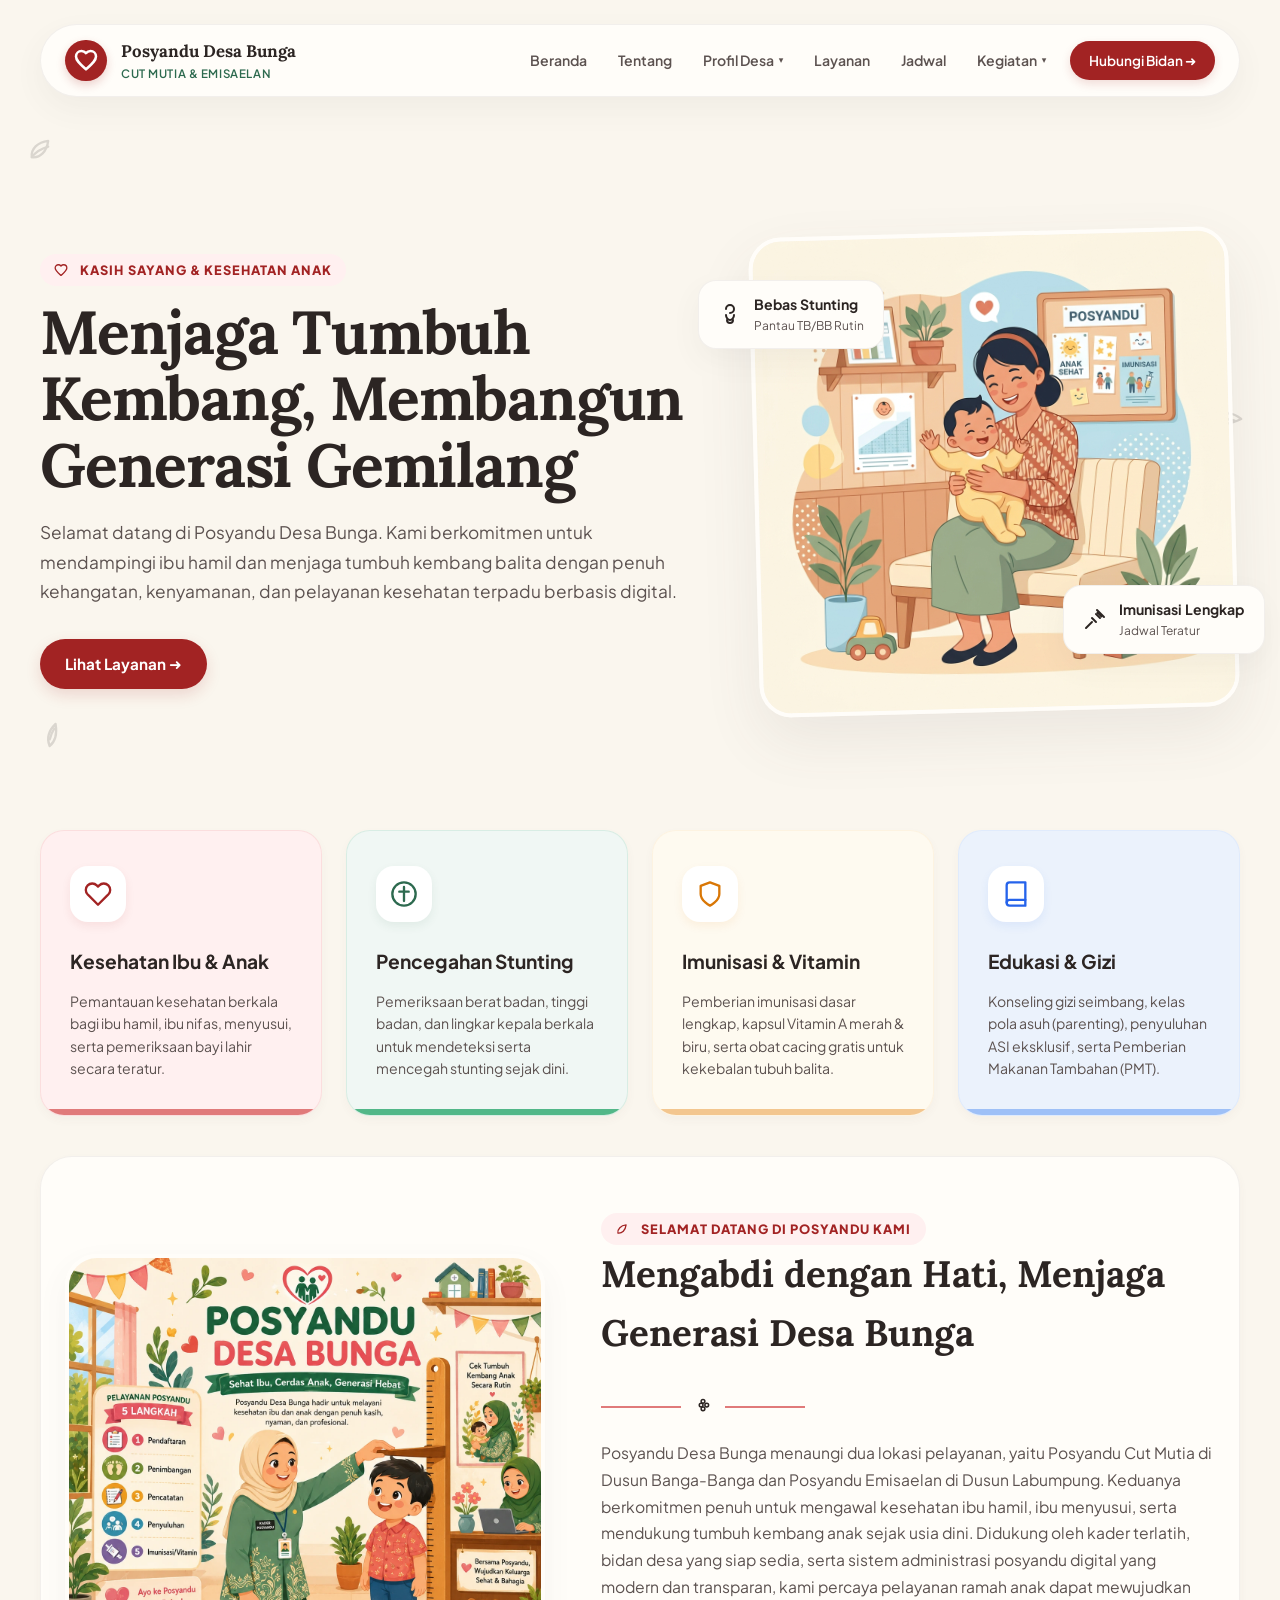
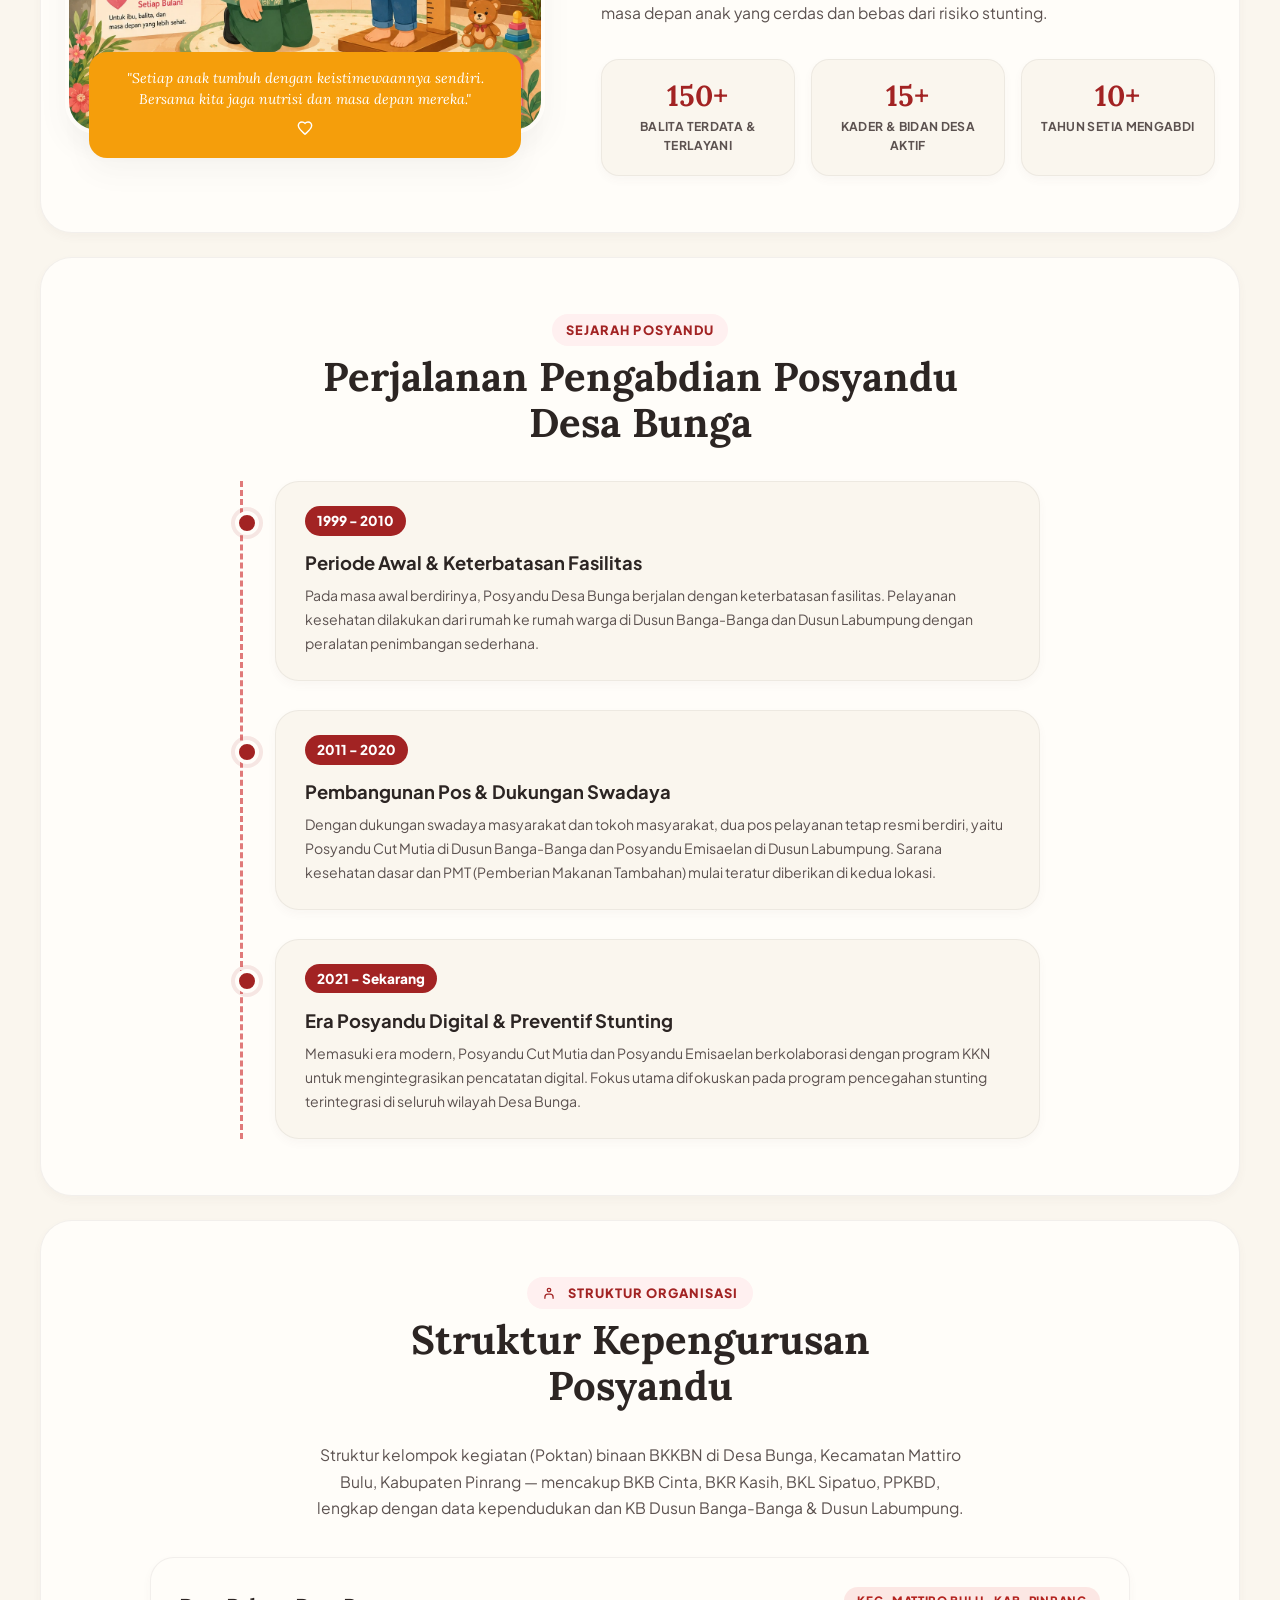
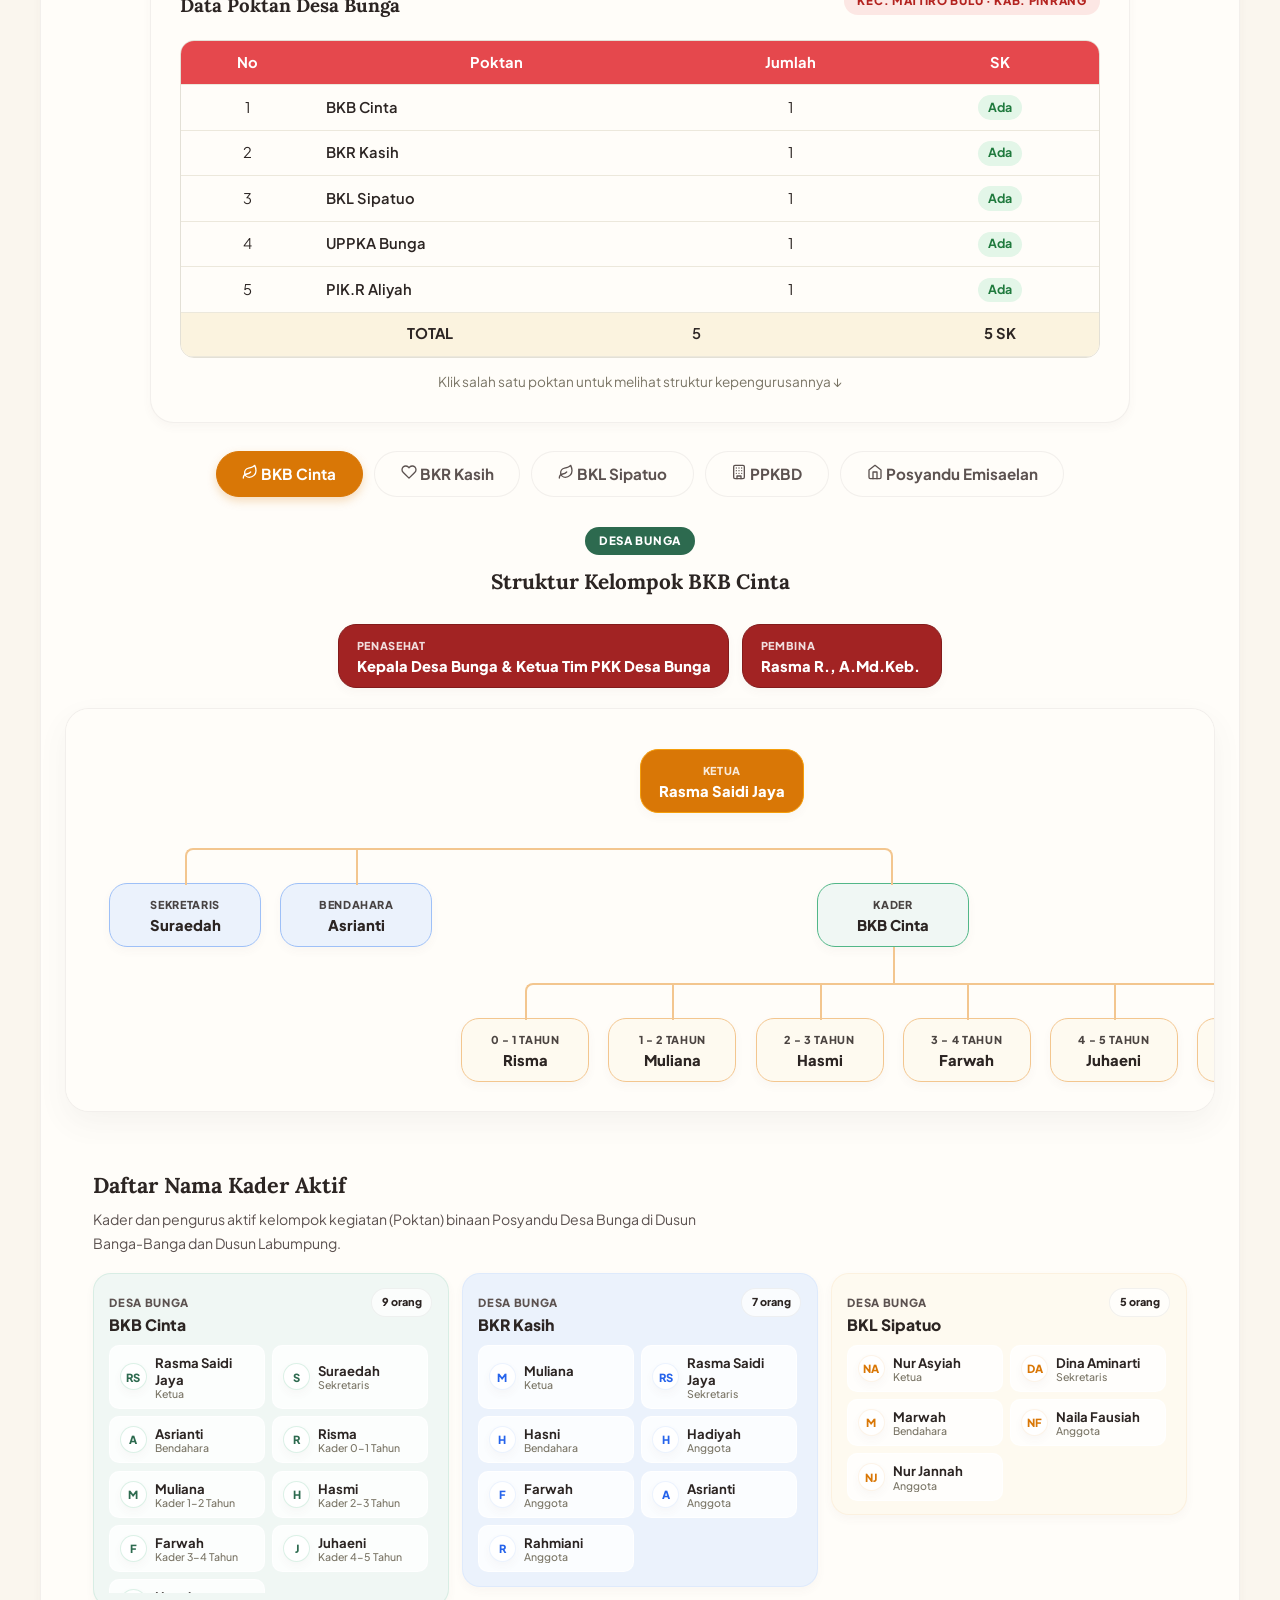
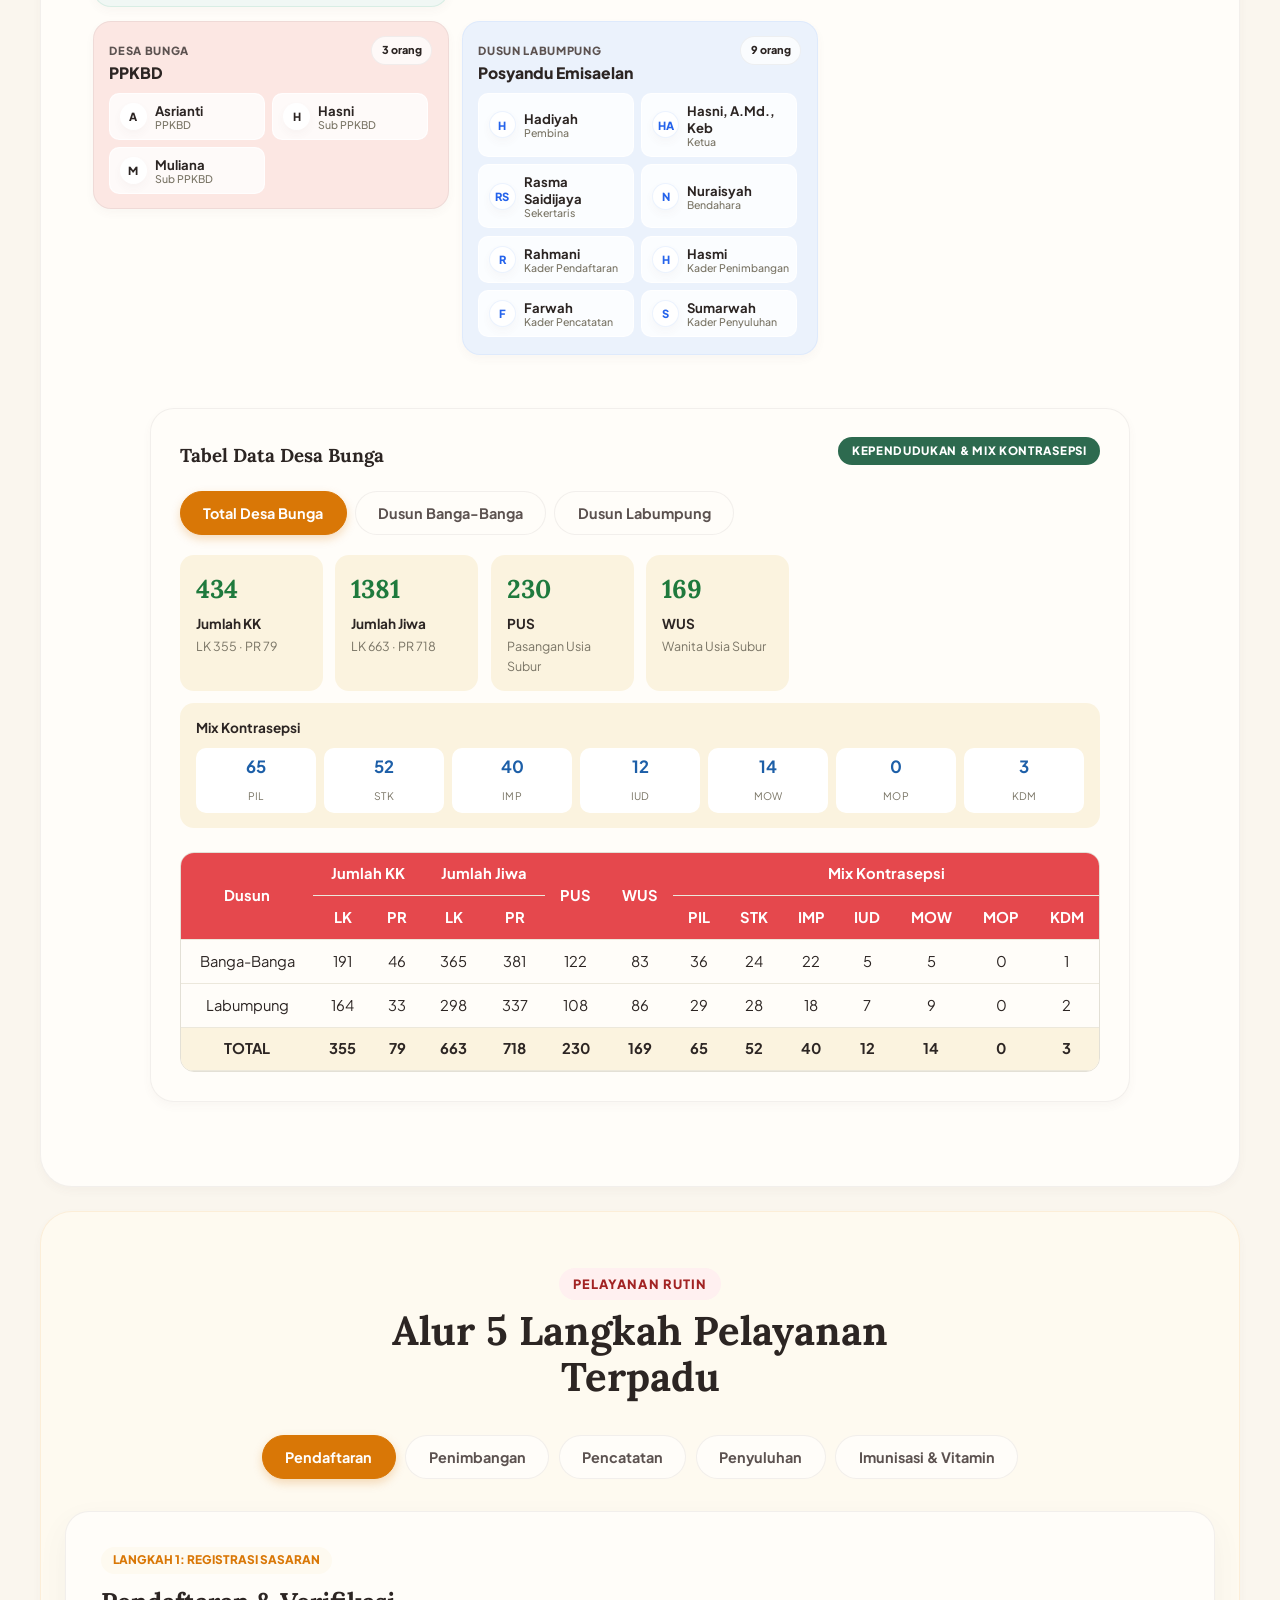
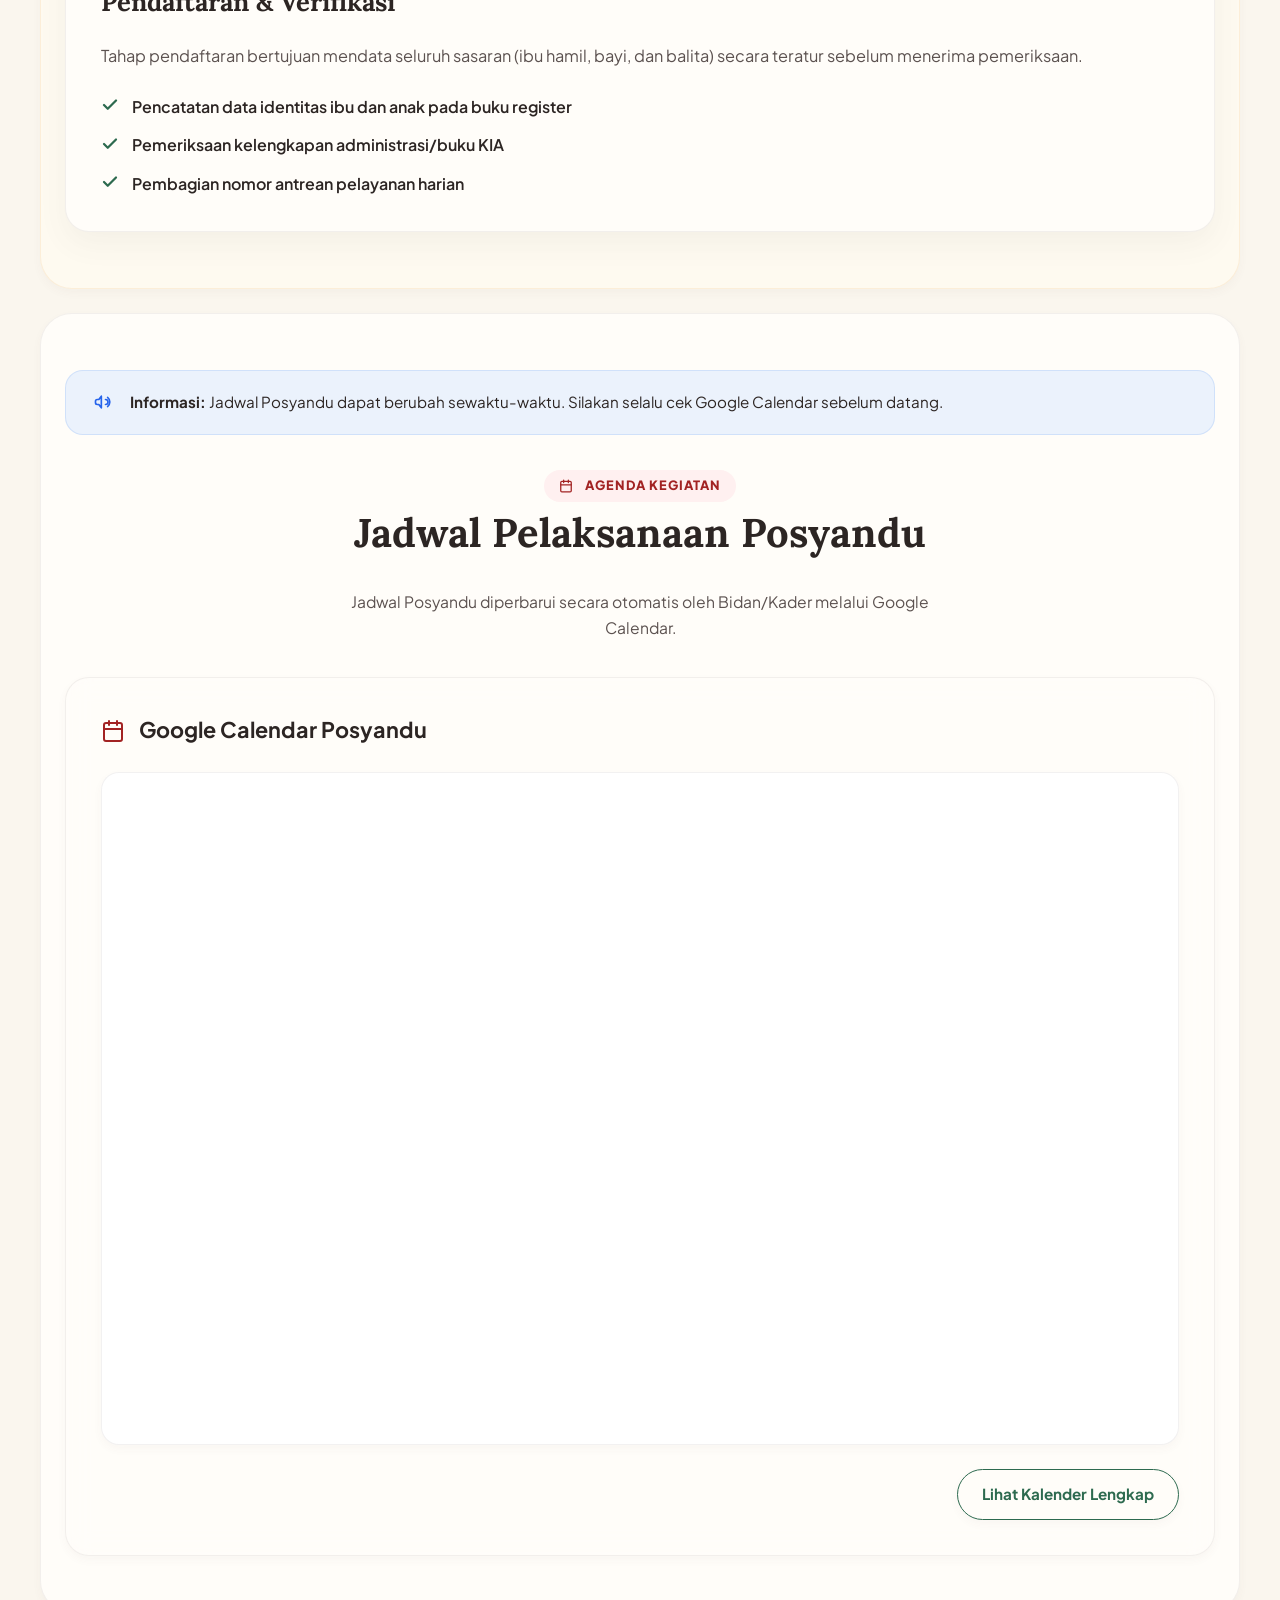
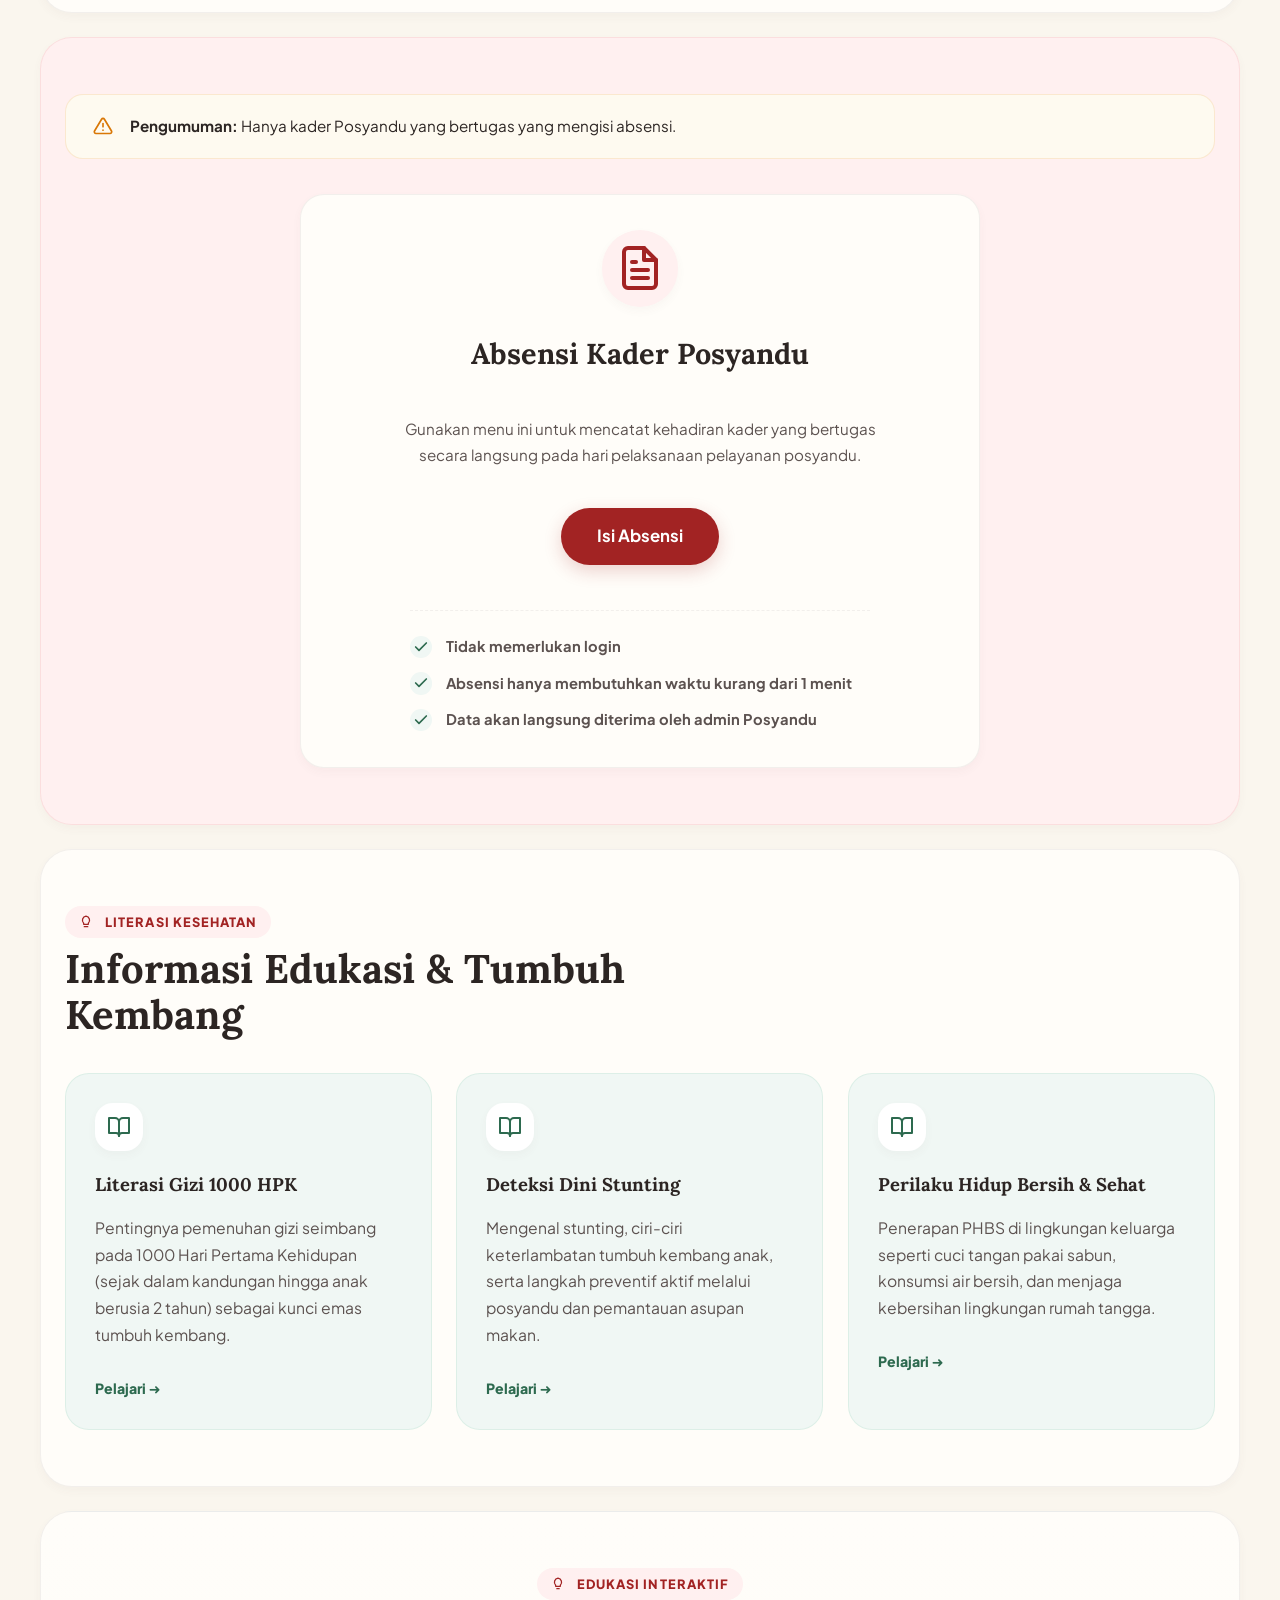
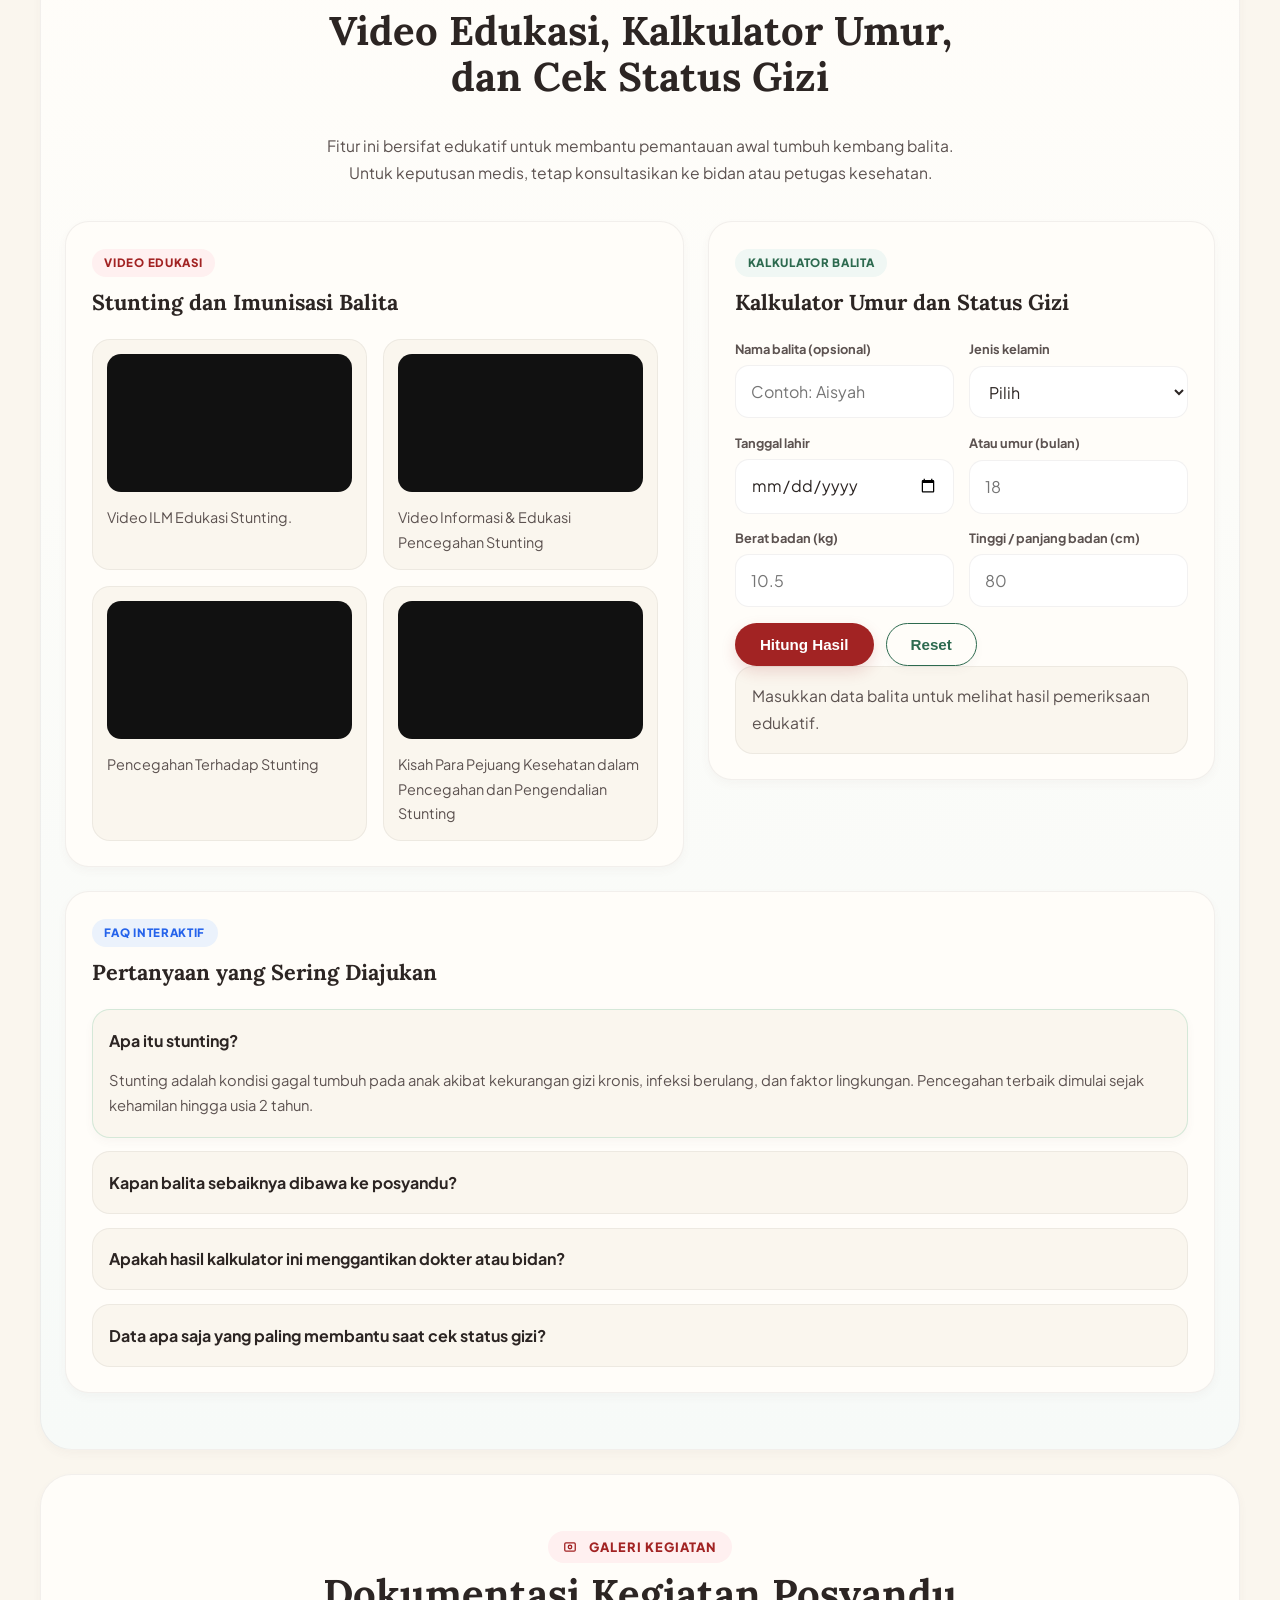
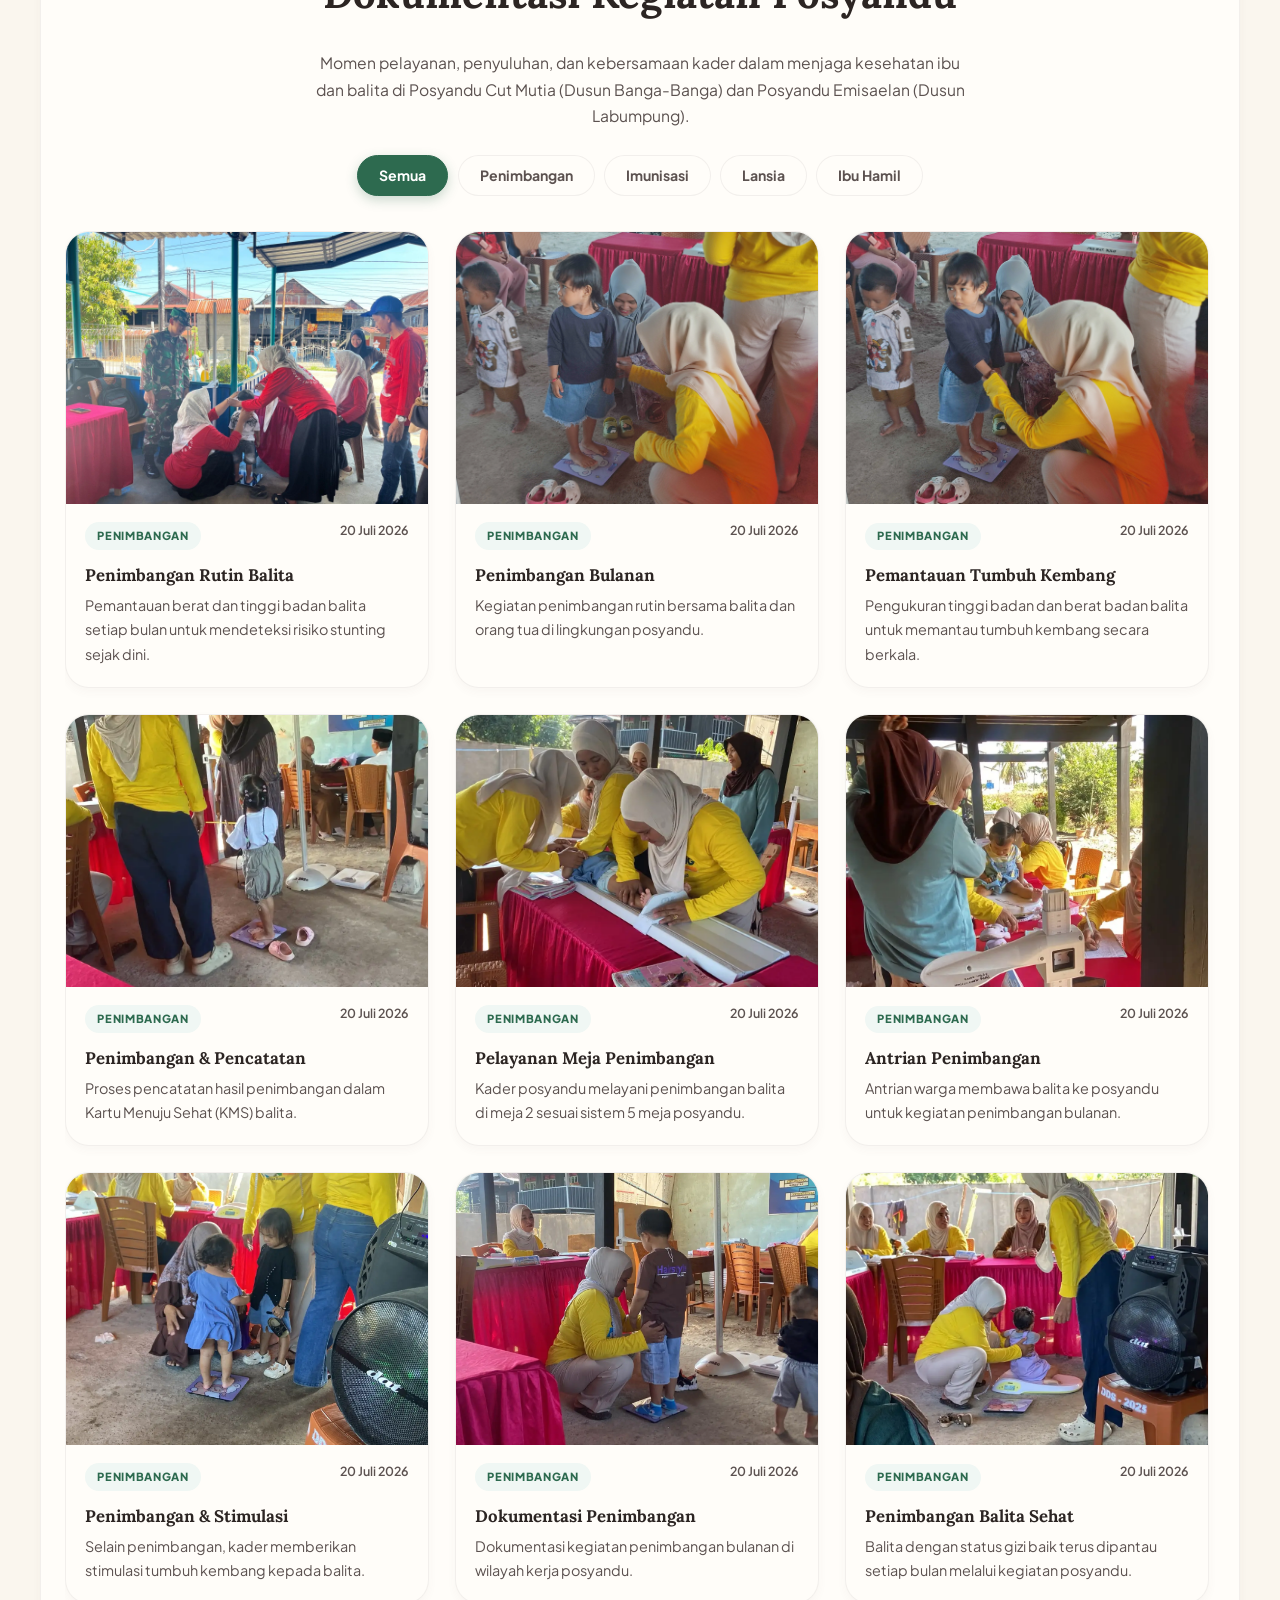
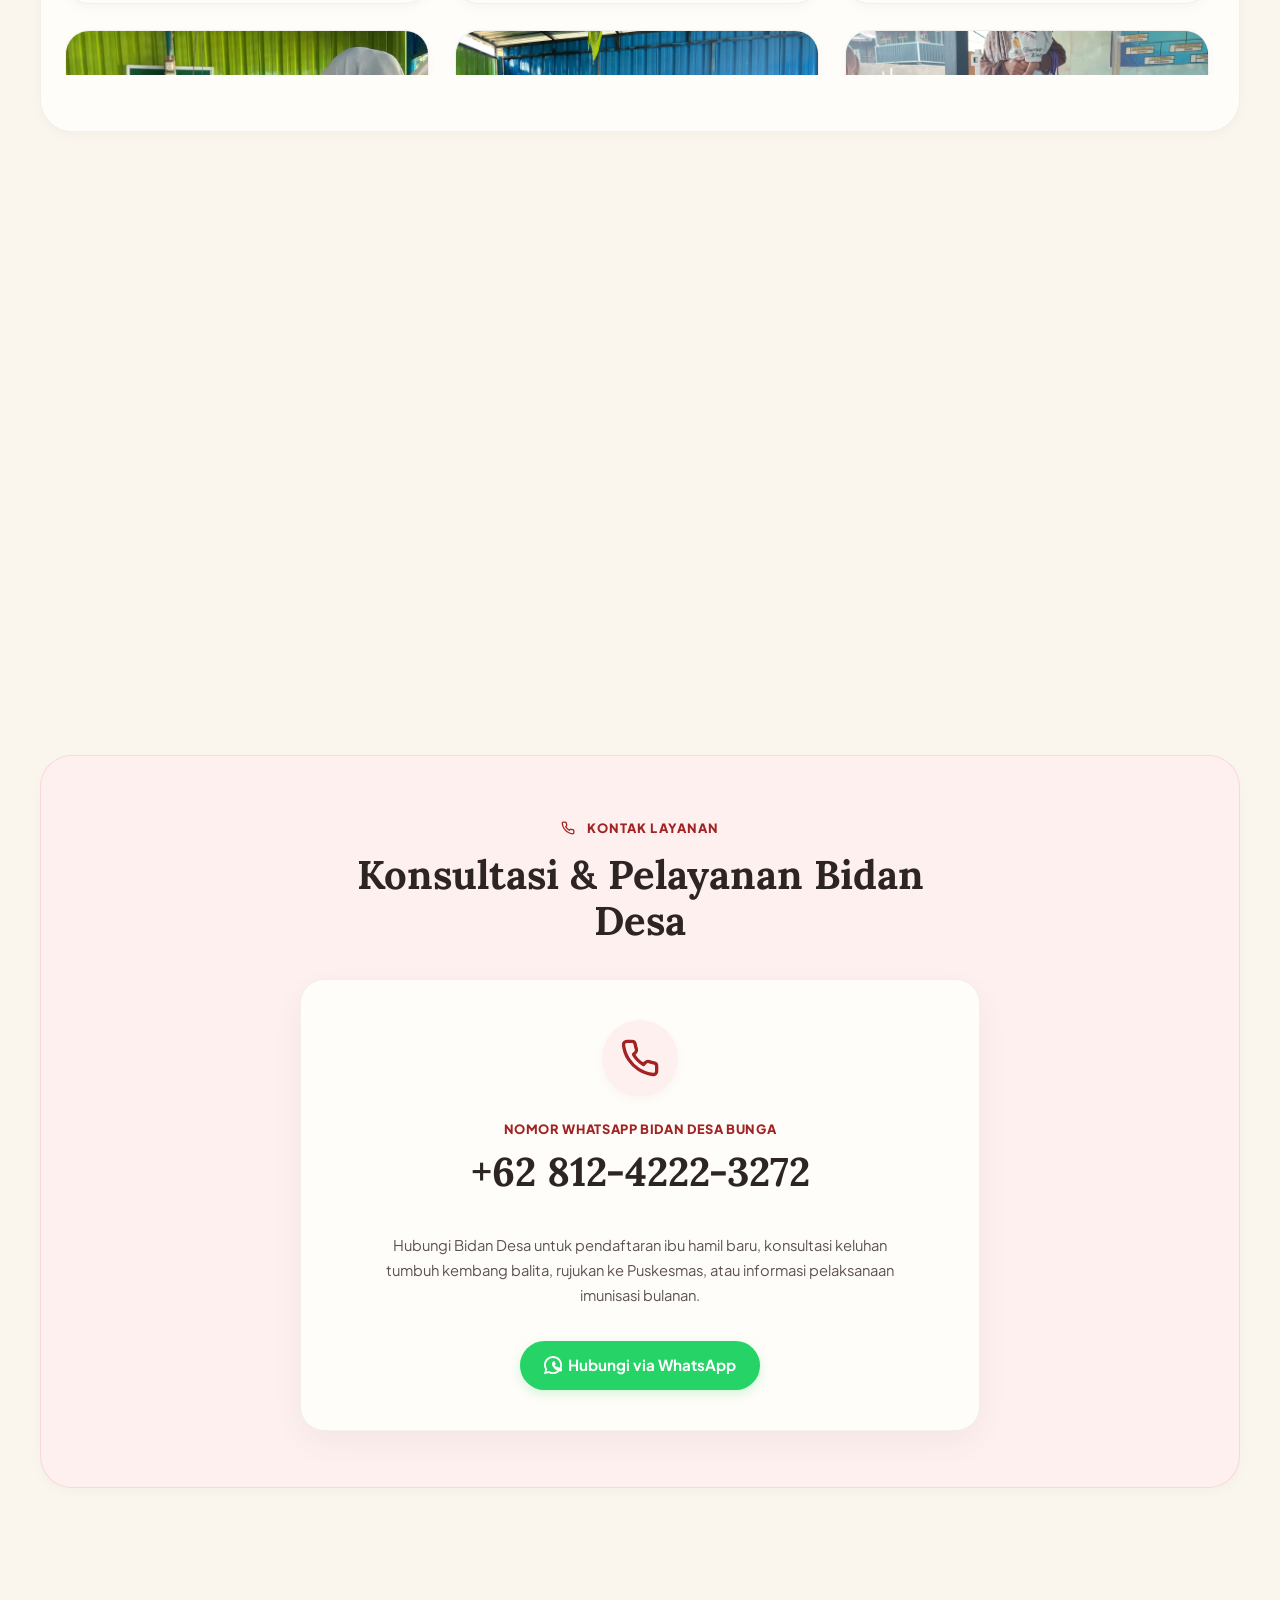
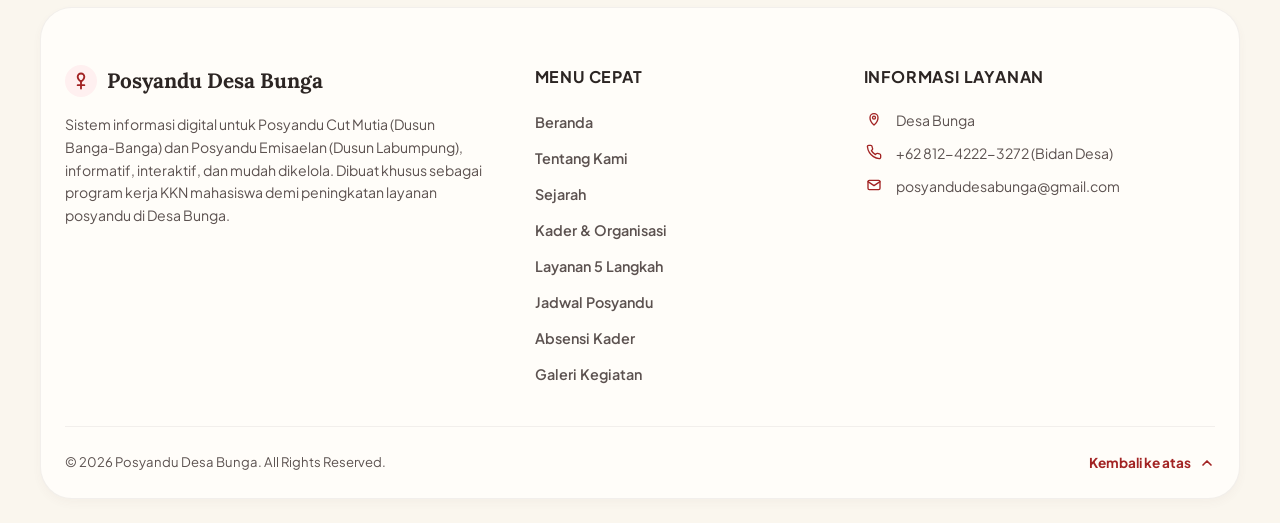
==== commit f0431981: "feat: implement shared navbar component, update navigation logic, and standardize article layout sty" ====
--- a/index.html
+++ b/index.html
@@ -283,16 +283,21 @@
     <nav id="site-nav" class="site-nav" aria-label="Navigasi utama">
       <a href="#beranda">Beranda</a>
       <a href="#tentang">Tentang</a>
-      <a href="#layanan">Layanan</a>
-      <a href="#jadwal">Jadwal</a>
-      <a href="#galeri">Galeri</a>
       <details class="nav-dropdown">
-        <summary>Lainnya</summary>
+        <summary>Profil Desa</summary>
         <div class="nav-dropdown-menu">
           <a href="#sejarah">Sejarah</a>
           <a href="#organisasi">Organisasi</a>
+        </div>
+      </details>
+      <a href="#layanan">Layanan</a>
+      <a href="#jadwal">Jadwal</a>
+      <details class="nav-dropdown">
+        <summary>Kegiatan</summary>
+        <div class="nav-dropdown-menu">
+          <a href="#absensi">Absensi Kader</a>
           <a href="#edukasi">Edukasi &amp; Kalkulator</a>
-          <a href="#absensi">Absensi Kader</a>
+          <a href="#galeri">Galeri</a>
         </div>
       </details>
       <a href="#kontak" class="btn btn-cta">Hubungi Bidan ➜</a>
--- a/styles.css
+++ b/styles.css
@@ -378,6 +378,113 @@
 
 .nav-toggle[aria-expanded="true"] .nav-toggle-icon span:nth-child(3) {
   transform: translateY(-0.44rem) rotate(-45deg);
+}
+
+.article-meta-row {
+  display: flex;
+  flex-wrap: wrap;
+  gap: 0.5rem;
+  margin-top: 1rem;
+}
+
+.article-meta-item {
+  display: inline-flex;
+  align-items: center;
+  min-height: 2rem;
+  padding: 0.35rem 0.7rem;
+  border: 1px solid var(--border-color);
+  border-radius: 999px;
+  background: var(--bg-main);
+  color: var(--text-muted);
+  font-size: 0.82rem;
+  font-weight: 700;
+}
+
+/* Halaman artikel edukasi: tata baca yang lebih profesional dan konsisten. */
+.article-main {
+  width: min(980px, calc(100% - 2rem));
+  margin: 1.5rem auto 4rem;
+}
+
+.article-main > article {
+  padding: clamp(1.35rem, 4vw, 3rem);
+  border: 1px solid var(--border-color);
+  border-radius: var(--radius-xl);
+  background: var(--bg-surface);
+  box-shadow: var(--shadow-sm);
+}
+
+.breadcrumb {
+  display: flex;
+  flex-wrap: wrap;
+  align-items: center;
+  gap: 0.45rem;
+  margin: 0 0 1.1rem;
+  color: var(--text-muted);
+  font-size: 0.85rem;
+}
+
+.breadcrumb a { color: var(--accent-green); font-weight: 700; }
+.crumb-sep { opacity: 0.55; }
+.crumb-current { color: var(--text-dark); font-weight: 700; }
+
+.article-hero {
+  padding-bottom: 1.7rem;
+  margin-bottom: 1.75rem;
+  border-bottom: 1px solid var(--border-color);
+}
+
+.article-hero h1 {
+  max-width: 20ch;
+  margin: 0.8rem 0 1rem;
+  font-size: clamp(2rem, 5vw, 3.25rem);
+  line-height: 1.1;
+}
+
+.article-lead { max-width: 68ch; font-size: 1.05rem; line-height: 1.75; color: var(--text-muted); }
+
+.article-tag { display: inline-flex; padding: 0.35rem 0.7rem; border-radius: 999px; font-size: 0.76rem; font-weight: 800; }
+.article-tag.tone-yellow { background: var(--card-yellow-bg); color: var(--accent-yellow); }
+.article-tag.tone-green { background: var(--card-green-bg); color: var(--accent-green); }
+.article-tag.tone-blue { background: var(--card-blue-bg); color: var(--accent-blue); }
+
+.article-toc {
+  margin: 0 0 2rem;
+  padding: 1.25rem 1.35rem;
+  border: 1px solid var(--border-color);
+  border-radius: var(--radius-lg);
+  background: var(--bg-main);
+}
+.article-toc h2 { margin: 0 0 0.8rem; font-size: 1.1rem; }
+.article-toc ol { display: grid; gap: 0.5rem; margin: 0; padding-left: 1.25rem; }
+.article-toc a { color: var(--accent-green); font-weight: 700; }
+
+.article-content { display: grid; gap: 1rem; color: var(--text-dark); }
+.article-content h2 { margin: 1.25rem 0 0; font-size: clamp(1.35rem, 3vw, 1.85rem); line-height: 1.25; scroll-margin-top: 7rem; }
+.article-content h3 { margin: 0.75rem 0 0; font-size: 1.15rem; scroll-margin-top: 7rem; }
+.article-content p { margin: 0; line-height: 1.75; }
+.article-content ul, .article-content ol { display: grid; gap: 0.55rem; margin: 0; padding-left: 1.3rem; line-height: 1.65; }
+
+.callout-box { display: flex; gap: 0.85rem; align-items: flex-start; padding: 1rem 1.1rem; border: 1px solid var(--border-color); border-radius: var(--radius-md); }
+.callout-box.tone-yellow { background: var(--card-yellow-bg); }
+.callout-box.tone-green { background: var(--card-green-bg); }
+.callout-box.tone-blue { background: var(--card-blue-bg); }
+.callout-box h4, .callout-box p { margin: 0; }
+.callout-icon { flex: 0 0 auto; color: var(--accent-green); }
+
+.info-table-wrap { overflow-x: auto; border: 1px solid var(--border-color); border-radius: var(--radius-md); }
+.info-table { width: 100%; min-width: 560px; border-collapse: collapse; }
+.info-table th, .info-table td { padding: 0.8rem 0.9rem; text-align: left; vertical-align: top; border-bottom: 1px solid var(--border-color); }
+.info-table th { background: var(--bg-main); font-size: 0.85rem; }
+.info-table tr:last-child td { border-bottom: 0; }
+
+@media (max-width: 640px) {
+  .article-main { width: min(980px, calc(100% - 1rem)); margin-top: 1rem; }
+  .article-main > article { padding: 1.15rem; border-radius: var(--radius-lg); }
+  .article-hero h1 { font-size: 2rem; }
+  .article-meta-item { width: 100%; }
+  .article-toc { padding: 1rem; }
+  .callout-box { padding: 0.9rem; }
 }
 
 @keyframes navMenuIn {
